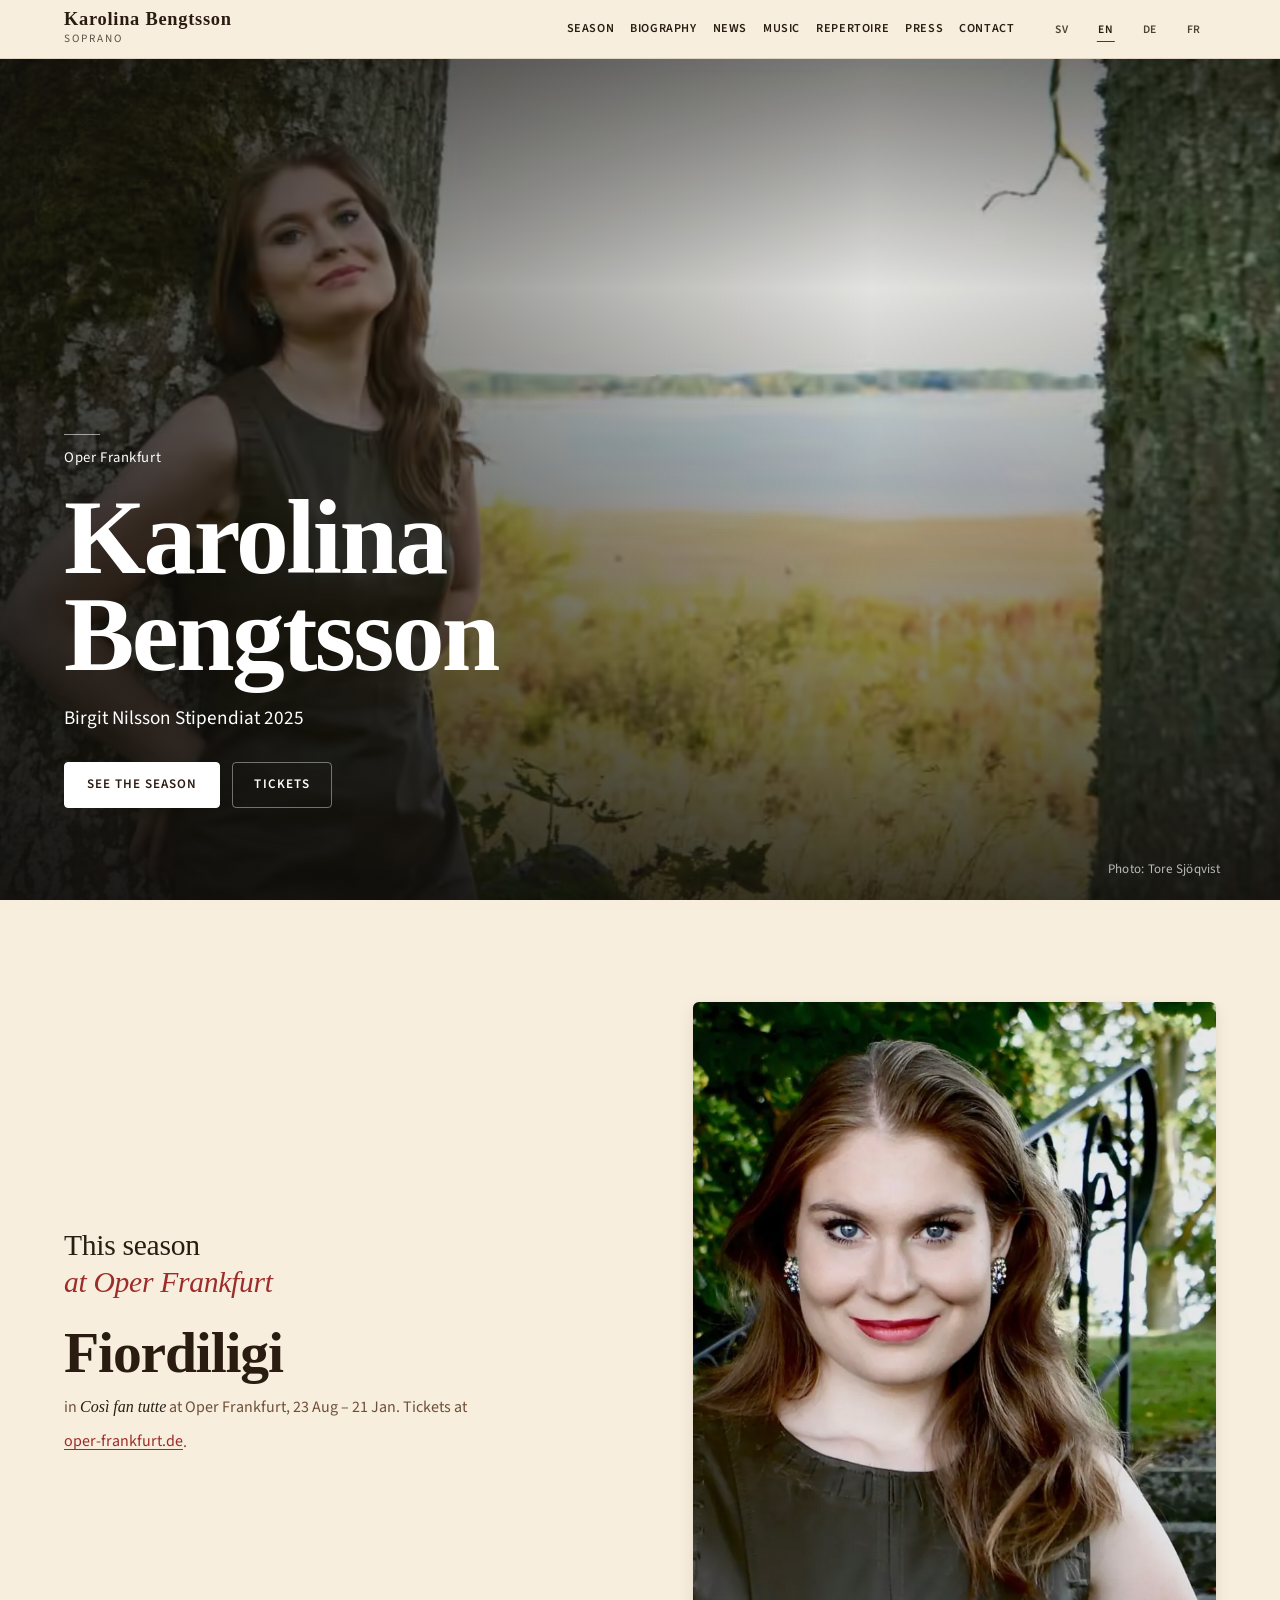
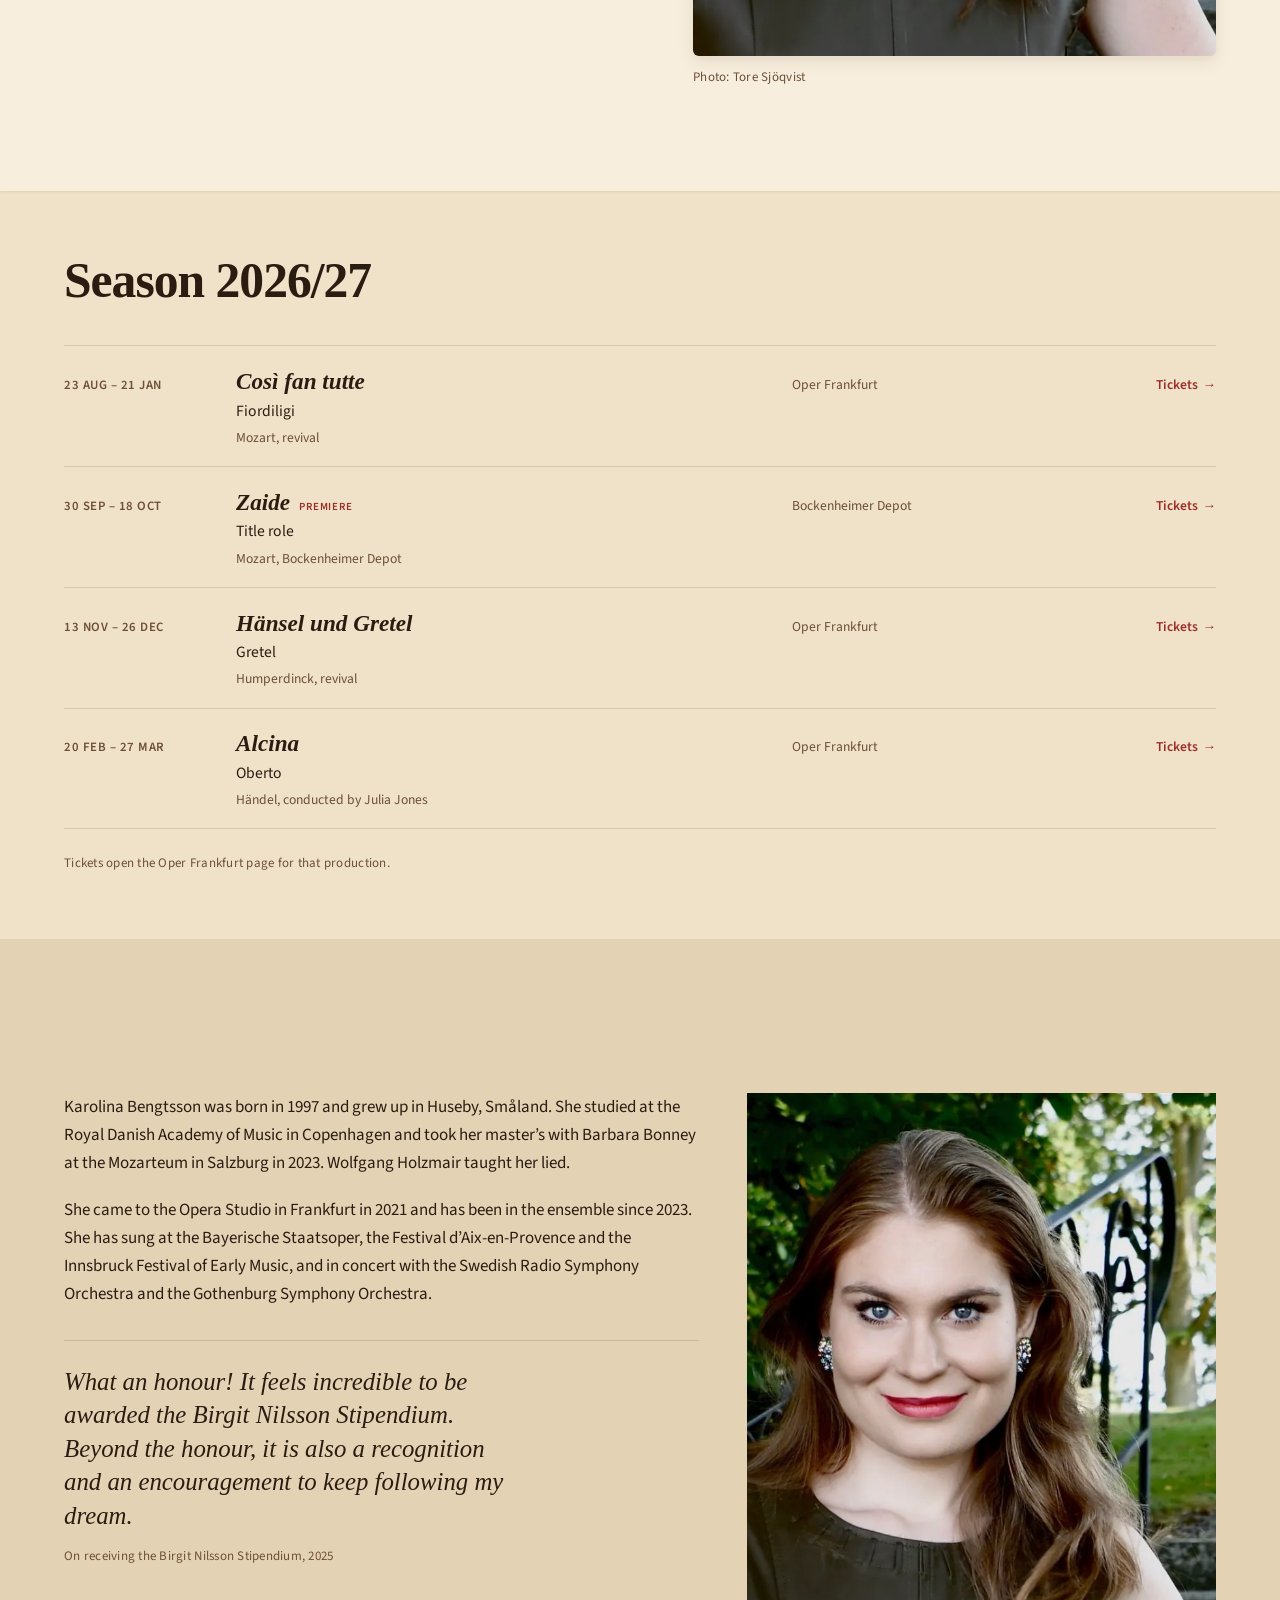
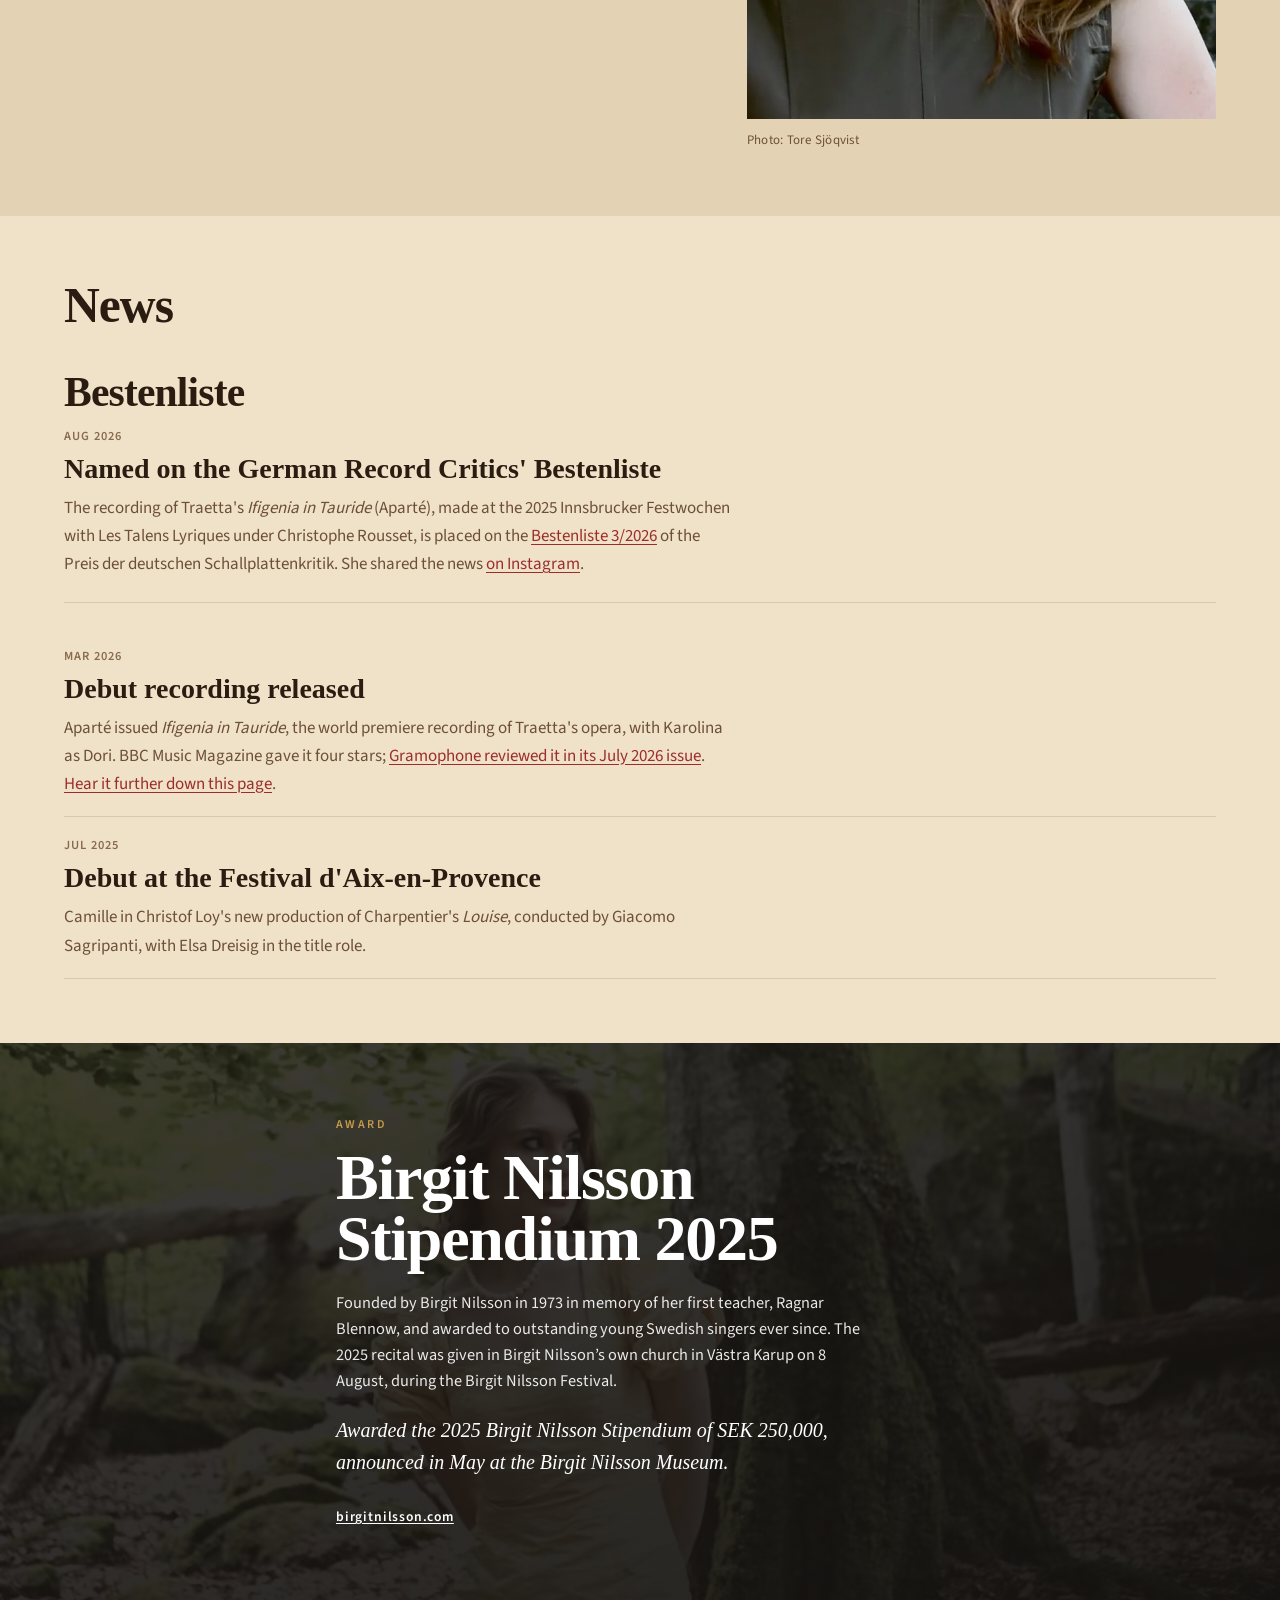
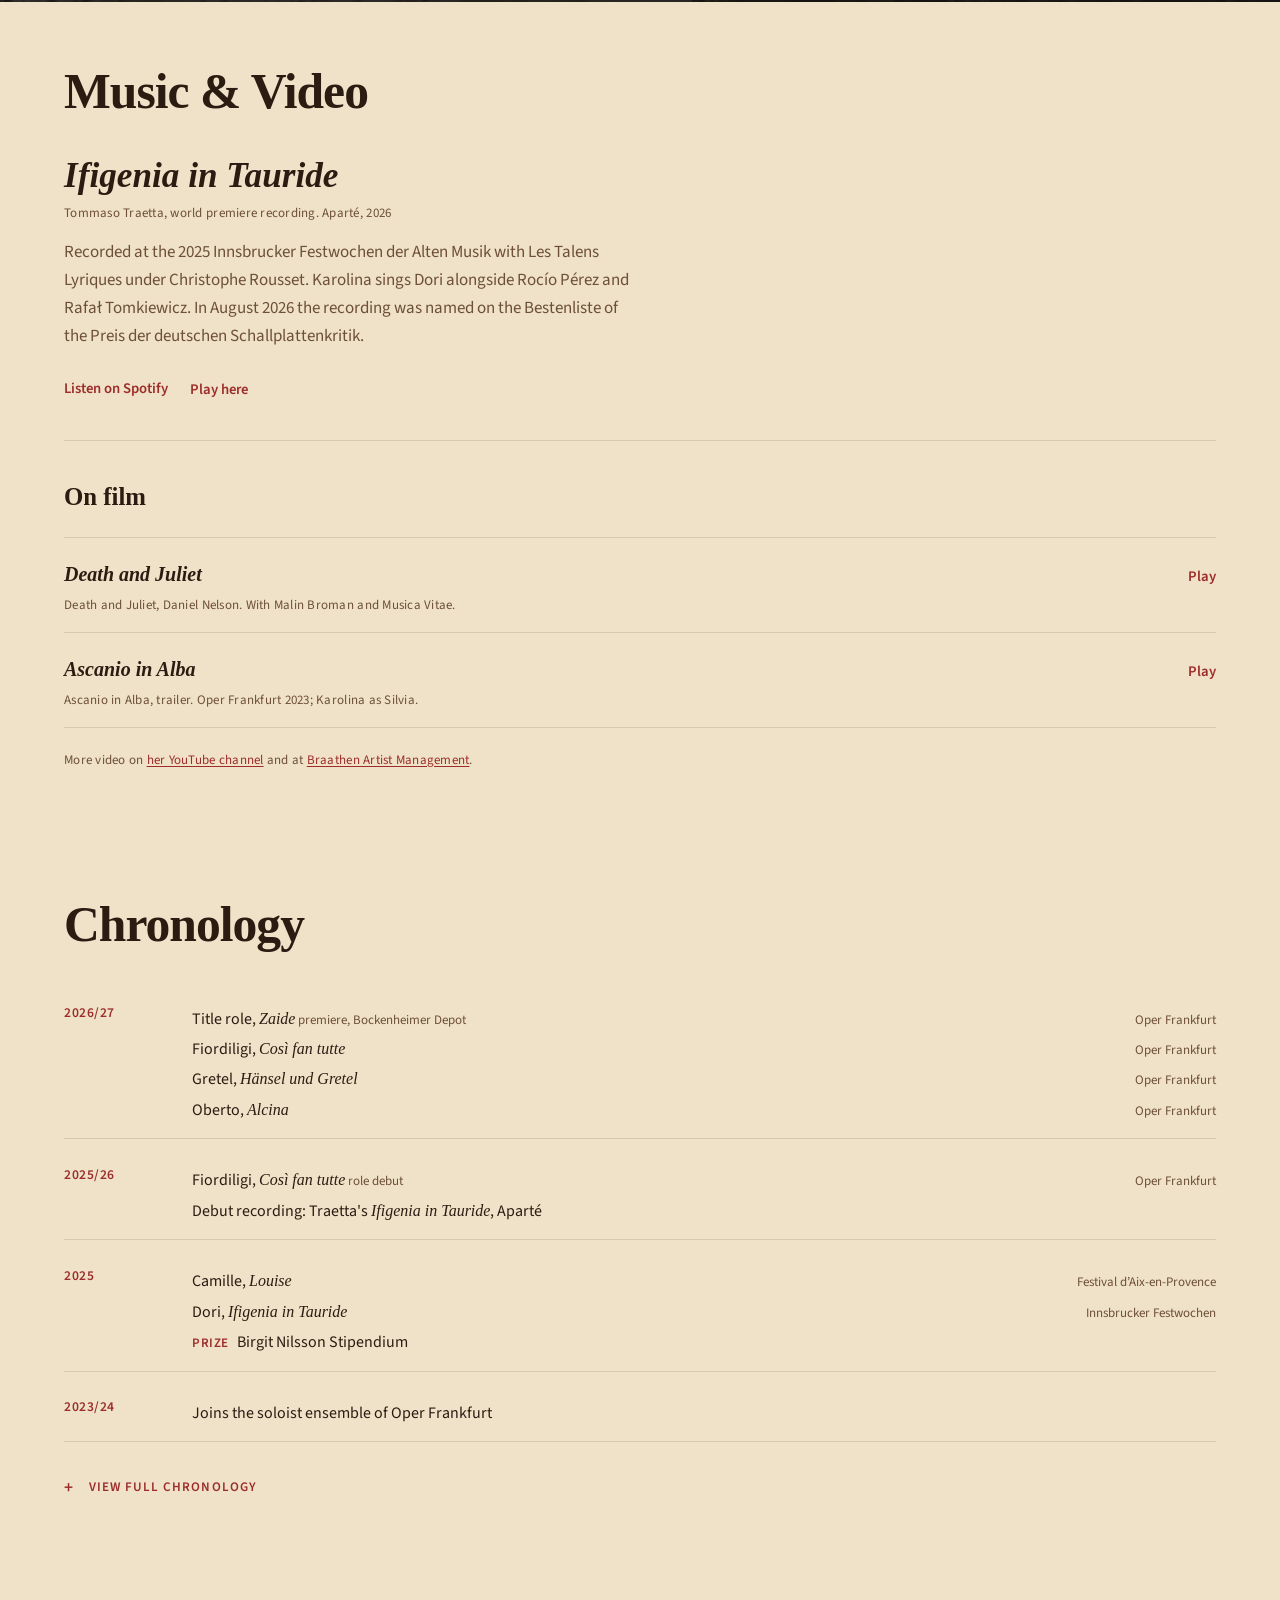
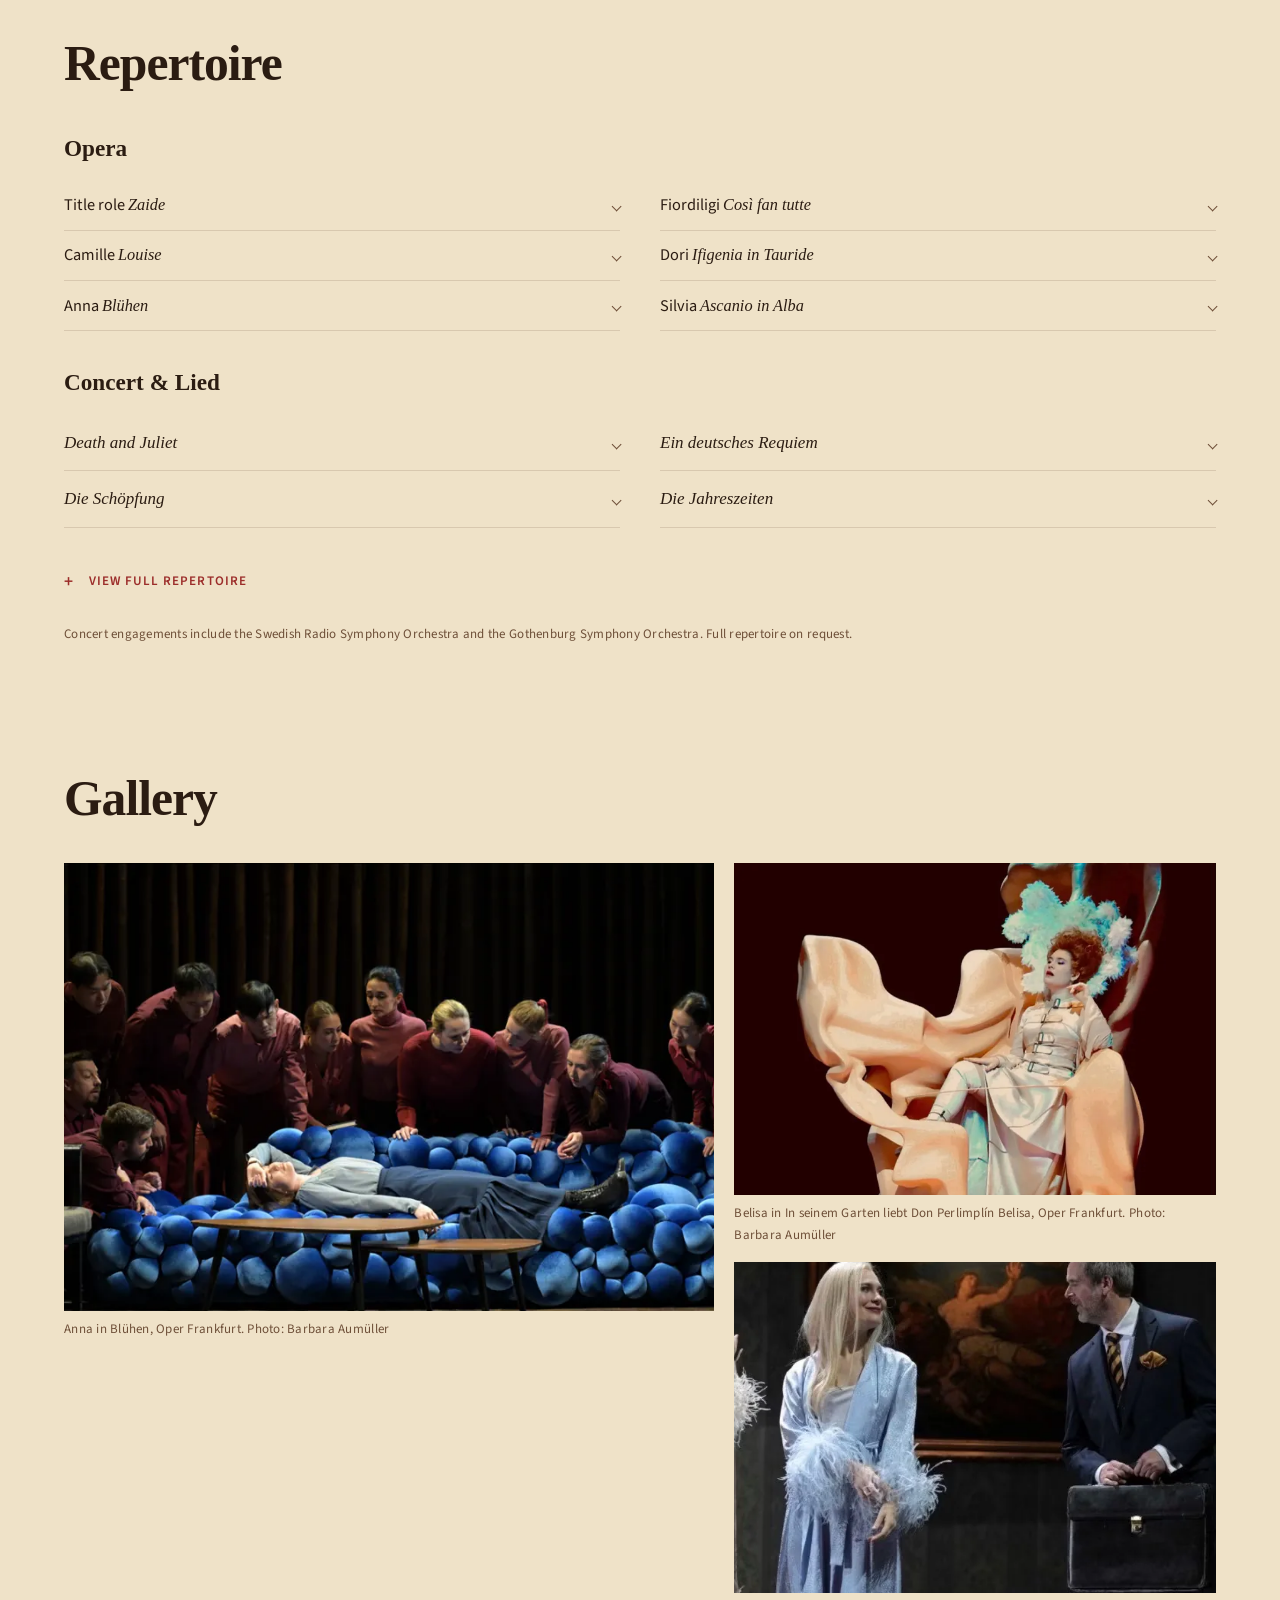
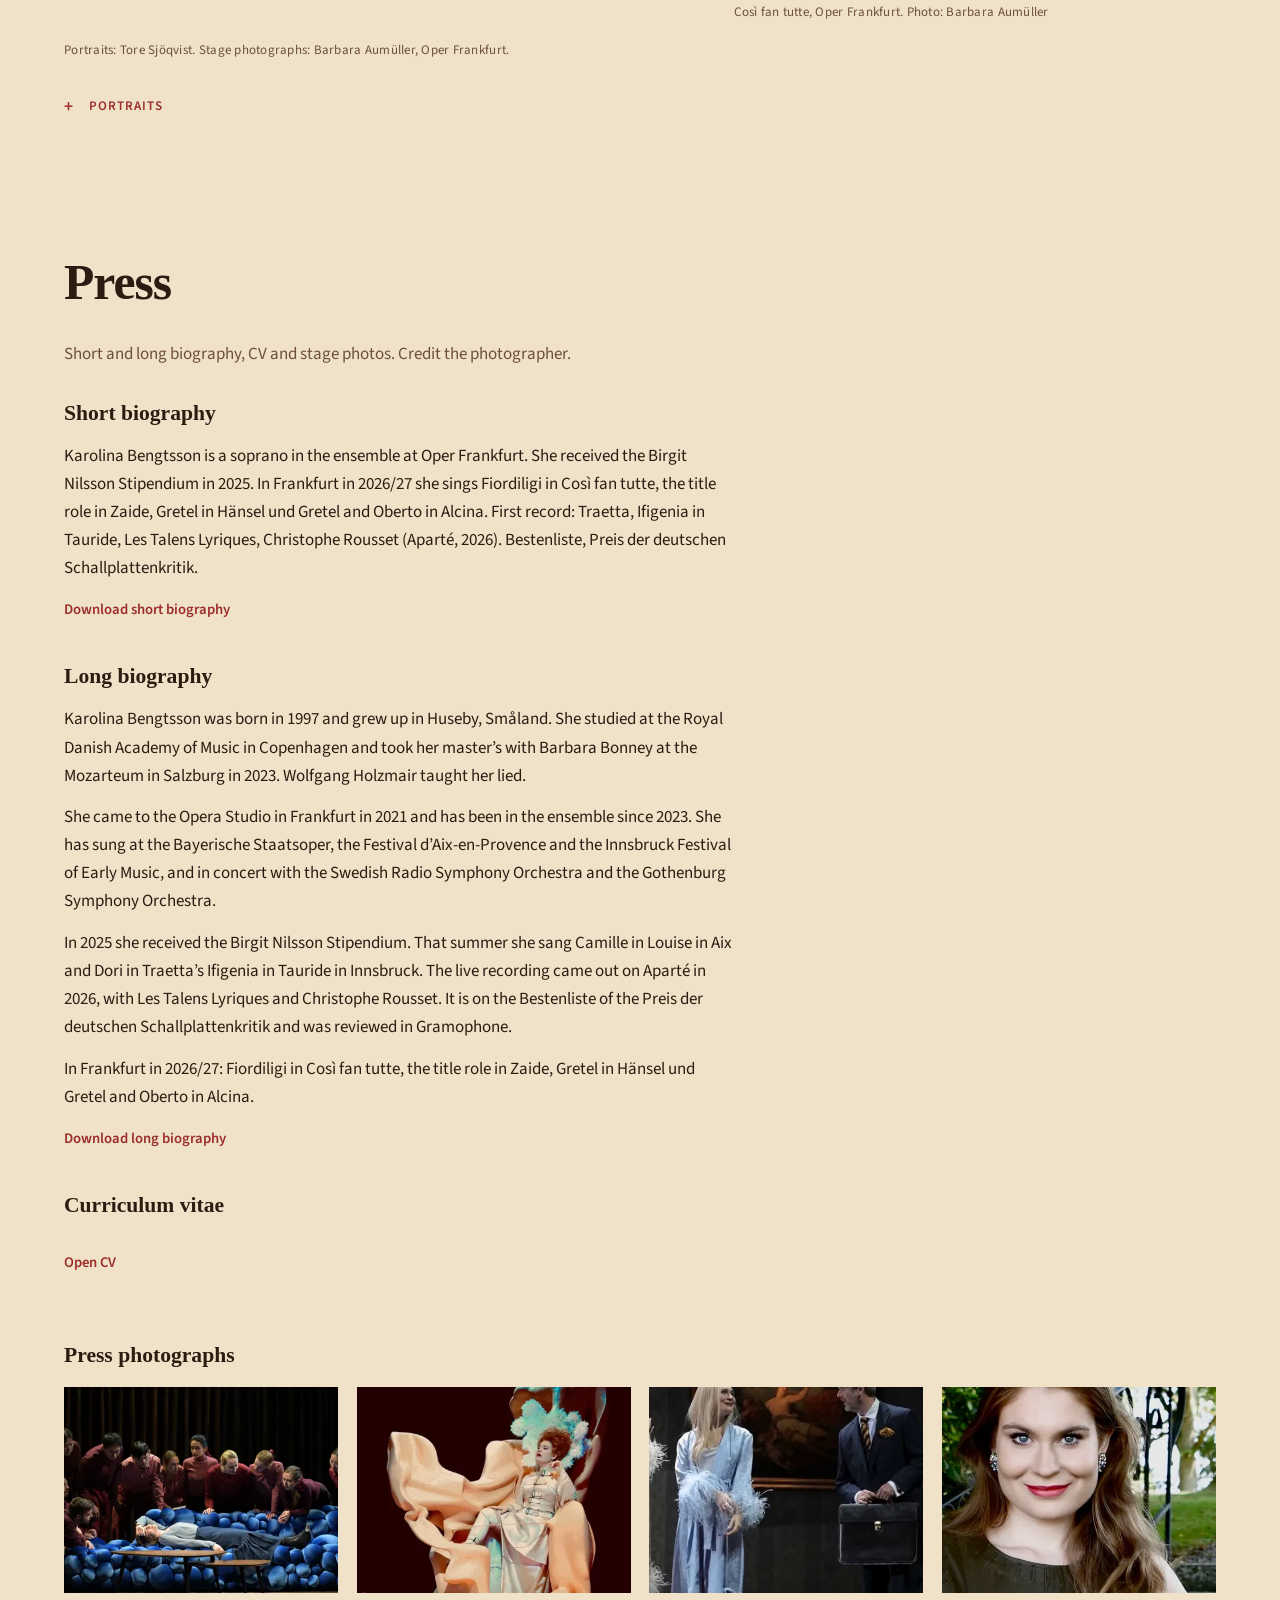
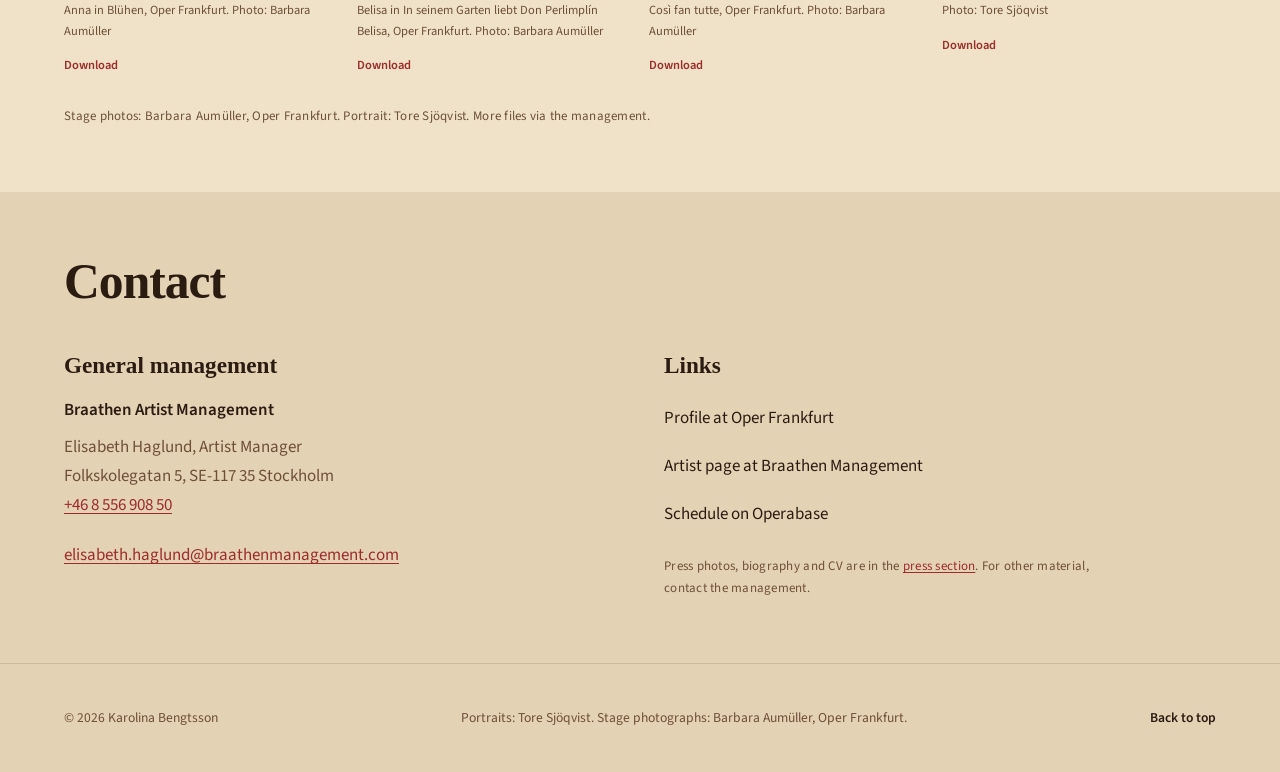
==== index.html @ a00fd56f "Shrink the stipend forest photo PageSpeed still flagged forest-look-768.webp was 78 KB. It is now 49" ====
<!DOCTYPE html>
<html lang="sv">
<head>
  <meta charset="utf-8">
  <meta name="viewport" content="width=device-width, initial-scale=1, viewport-fit=cover">
  <title>Karolina Bengtsson, sopran</title>
  <meta name="description" content="Karolina Bengtsson, svensk sopran. Medlem av Oper Frankfurts solistensemble, Birgit Nilsson-stipendiat 2025. Biografi, kronologi, repertoar och säsongen 2026/27.">
  <meta name="theme-color" content="#efe2c8">
  <meta name="robots" content="index,follow">
  <meta property="og:title" content="Karolina Bengtsson, sopran">
  <meta property="og:description" content="Karolina Bengtsson, svensk sopran. Medlem av Oper Frankfurts solistensemble, Birgit Nilsson-stipendiat 2025.">
  <meta property="og:type" content="website">
  <meta property="og:url" content="https://karolinabengtsson.com/">
  <meta property="og:image" content="https://karolinabengtsson.com/img/lakeside.jpg">
  <meta property="og:locale" content="sv_SE">
  <meta property="og:locale:alternate" content="en_US">
  <meta property="og:locale:alternate" content="de_DE">
  <meta property="og:locale:alternate" content="fr_FR">
  <link rel="canonical" href="https://karolinabengtsson.com/">
  <meta name="twitter:card" content="summary_large_image">
  <meta name="twitter:title" content="Karolina Bengtsson, sopran">
  <meta name="twitter:description" content="Karolina Bengtsson, svensk sopran. Medlem av Oper Frankfurts solistensemble, Birgit Nilsson-stipendiat 2025.">
  <meta name="twitter:image" content="https://karolinabengtsson.com/img/lakeside.jpg">
  <link rel="icon" href="favicon.svg" type="image/svg+xml">
  <link rel="preload" href="fonts/fraunces-600.woff2" as="font" type="font/woff2" crossorigin>
  <link rel="preload" href="fonts/source-sans-3-400.woff2" as="font" type="font/woff2" crossorigin>
  <link rel="preload" href="fonts/source-sans-3-600.woff2" as="font" type="font/woff2" crossorigin>
  <link rel="preload" as="image" type="image/avif" href="img/lakeside-640.avif" imagesrcset="img/lakeside-480.avif 480w, img/lakeside-640.avif 640w, img/lakeside-768.avif 768w, img/lakeside.avif 1024w" imagesizes="100vw">
  <style>@font-face{font-family:Fraunces;font-style:normal;font-weight:600;font-display:swap;src:url("fonts/fraunces-600.woff2") format("woff2");unicode-range:U+0000-00FF,U+0131,U+0152-0153,U+02BB-02BC,U+02C6,U+02DA,U+02DC,U+0304,U+0308,U+0329,U+2000-206F,U+20AC,U+2122,U+2191,U+2193,U+2212,U+2215,U+FEFF,U+FFFD}@font-face{font-family:"Source Sans 3";font-style:normal;font-weight:400;font-display:swap;src:url("fonts/source-sans-3-400.woff2") format("woff2");unicode-range:U+0000-00FF,U+0131,U+0152-0153,U+02BB-02BC,U+02C6,U+02DA,U+02DC,U+0304,U+0308,U+0329,U+2000-206F,U+20AC,U+2122,U+2191,U+2193,U+2212,U+2215,U+FEFF,U+FFFD}@font-face{font-family:"Source Sans 3";font-style:normal;font-weight:600;font-display:swap;src:url("fonts/source-sans-3-600.woff2") format("woff2");unicode-range:U+0000-00FF,U+0131,U+0152-0153,U+02BB-02BC,U+02C6,U+02DA,U+02DC,U+0304,U+0308,U+0329,U+2000-206F,U+20AC,U+2122,U+2191,U+2193,U+2212,U+2215,U+FEFF,U+FFFD}:root{--bg:#efe2c8;--bg-card:#f7eedd;--bg-subtle:#e4d2b4;--ink:#2b1c12;--muted:#6e4f38;--muted-light:#8a6a4e;--accent:#9c2d2a;--accent-hover:#7a211f;--gold:#c49a4a;--stage:#1c1410;--border:rgba(80, 48, 24, 0.14);--shadow-sm:0 1px 3px rgba(80, 40, 16, 0.06),0 1px 2px rgba(80, 40, 16, 0.04);--shadow-md:0 6px 18px rgba(80, 40, 16, 0.08),0 2px 6px rgba(80, 40, 16, 0.04);--display:"Fraunces","Iowan Old Style",Palatino,Georgia,serif;--sans:"Source Sans 3","Segoe UI",Helvetica,Arial,sans-serif;--page:72rem;--gutter:clamp(1.85rem, 5.5vw, 3.5rem);--ease:cubic-bezier(0.22, 1, 0.36, 1)}*,::after,::before{box-sizing:border-box}html{scroll-behavior:smooth;scroll-padding-top:4.5rem;padding-left:env(safe-area-inset-left,0);padding-right:env(safe-area-inset-right,0)}@media (prefers-reduced-motion:reduce){html{scroll-behavior:auto}*,::after,::before{animation-duration:0s!important;transition-duration:0s!important}.reveal{opacity:1!important;transform:none!important}}body{margin:0;background:var(--bg);color:var(--ink);font-family:var(--sans);font-size:1.0625rem;line-height:1.65;text-rendering:optimizeLegibility;overflow-wrap:break-word}img{max-width:100%;height:auto;display:block;background:var(--bg-subtle)}iframe{display:block;border:0;width:100%}a{color:var(--accent);text-underline-offset:0.16em}a:hover{color:var(--accent-hover)}:focus{outline:0}:focus-visible{outline:2px solid var(--accent);outline-offset:3px}::selection{background:var(--accent);color:#fff}.visually-hidden{position:absolute;width:1px;height:1px;padding:0;margin:-1px;overflow:hidden;clip:rect(0,0,0,0);white-space:nowrap;border:0}.skip{position:absolute;left:var(--gutter);top:.6rem;z-index:50;padding:.55rem .75rem;background:#fff;color:var(--accent);transform:translateY(-180%)}.skip:focus{transform:none}.top-anchor{position:absolute;top:0;left:0;width:1px;height:1px;overflow:hidden}.wrap{width:min(100% - 2 * var(--gutter),var(--page));margin-inline:auto}#main.is-lang-fading{opacity:.42}@media (prefers-reduced-motion:no-preference){#main{transition:opacity .14s ease}}.bio-photo figcaption,.feature-photo figcaption,.gallery-credit,.hero-credit,.media-more,.meta,.press,.rep-foot,.season-note{font-family:var(--sans);font-size:.8125rem;font-weight:400;letter-spacing:.02em;color:var(--muted)}.site-header{position:fixed;inset:0 0 auto;z-index:30;color:var(--ink);background:var(--bg-card);border-bottom:1px solid var(--border);padding-top:env(safe-area-inset-top,0)}.header-inner{display:grid;grid-template-columns:auto 1fr auto;grid-template-areas:"brand nav tools";align-items:center;column-gap:1.15rem;padding:.45rem 0}.header-mark{grid-area:brand;display:flex;flex-direction:column;gap:.05rem;color:inherit;text-decoration:none;min-width:0}.header-mark:hover{color:inherit}.header-mark-name{font-family:var(--display);font-size:1.15rem;font-weight:600;letter-spacing:.04em;line-height:1.1}.header-mark-voice{font-size:.7rem;font-weight:500;letter-spacing:.18em;text-transform:uppercase;opacity:.75}.header-tools{grid-area:tools;display:flex;align-items:center;gap:.15rem}.nav{grid-area:nav;display:flex;flex-wrap:wrap;justify-content:flex-end;gap:.1rem}.nav a{color:inherit;text-decoration:none;font-size:.76rem;font-weight:600;letter-spacing:.05em;text-transform:uppercase;padding:.45rem .45rem;min-height:44px;display:inline-flex;align-items:center;opacity:1}.nav a:hover,.nav a[aria-current=page]{color:var(--accent)}.lang{position:relative;display:flex;align-items:center}.lang button{appearance:none;position:relative;border:0;background:0 0;color:inherit;font-family:var(--sans);font-size:.72rem;font-weight:600;letter-spacing:.06em;min-width:44px;min-height:44px;padding:0;cursor:pointer;opacity:.82}.lang button:hover,.lang button[aria-pressed=true]{opacity:1}.lang button[aria-pressed=true]::after{content:"";position:absolute;left:50%;bottom:.55rem;width:1.15rem;height:1.5px;background:currentColor;transform:translateX(-50%);pointer-events:none;opacity:.85}.menu-btn{display:none;appearance:none;border:0;background:0 0;color:inherit;font-family:var(--sans);font-size:.78rem;font-weight:600;letter-spacing:.08em;text-transform:uppercase;min-height:44px;min-width:44px;padding:0 .55rem;cursor:pointer}@media (max-width:959px){.header-inner{grid-template-columns:1fr auto;grid-template-areas:"brand tools";padding:.55rem 0}.site-header.is-menu-open .header-inner,.site-header:has(.nav.is-open) .header-inner{grid-template-areas:"brand tools" "nav nav"}.menu-btn{display:inline-flex;align-items:center;justify-content:center}.nav{display:none;flex-direction:column;justify-content:flex-start;width:100%;margin-top:.2rem;padding:.2rem 0 .45rem}.nav.is-open{display:flex;grid-area:nav}.nav a{font-size:1rem;letter-spacing:.04em;padding:.7rem 0}}.hero{position:relative;min-height:100svh;display:flex;align-items:flex-end;color:#fff;overflow:hidden}.hero-media{position:absolute;inset:0}.hero-media img{width:100%;height:100%;object-fit:cover;object-position:28% 40%;transform:scale(1.04)}@media (prefers-reduced-motion:no-preference){.hero-media img{animation:hero-drift 18s var(--ease) both}}@keyframes hero-drift{from{transform:scale(1.08)}to{transform:scale(1.04)}}.hero-shade{position:absolute;inset:0;background:linear-gradient(90deg,rgba(16,14,12,.75) 0,rgba(16,14,12,.35) 42%,rgba(16,14,12,.1) 68%,rgba(16,14,12,.25) 100%),linear-gradient(180deg,rgba(16,14,12,.62) 0,transparent 32%,rgba(16,14,12,.5) 78%,rgba(16,14,12,.8) 100%);pointer-events:none}.hero-content{position:relative;z-index:1;padding:8rem 0 5.75rem}.hero-kicker{display:flex;flex-direction:column;align-items:flex-start;gap:.7rem;margin:0 0 1.15rem;font-size:.92rem;font-weight:500;letter-spacing:.04em;opacity:.9}.hero-kicker::before{content:"";width:2.25rem;height:1px;background:currentColor;opacity:.55}.hero-brand{margin:0;font-family:var(--display);font-optical-sizing:auto;font-weight:600;font-size:clamp(2.85rem, 9.5vw, 6.6rem);line-height:.92;letter-spacing:-.025em}.hero-brand span{display:block}.hero-line{margin:1.35rem 0 0;max-width:22rem;font-size:clamp(1.05rem, 2vw, 1.2rem);line-height:1.45;font-weight:400;opacity:.92}.hero-actions{display:flex;flex-wrap:wrap;gap:.75rem;margin-top:1.85rem}.btn{display:inline-flex;align-items:center;justify-content:center;min-height:2.85rem;padding:.65rem 1.35rem;font-family:var(--sans);font-size:.82rem;font-weight:600;letter-spacing:.08em;text-transform:uppercase;text-decoration:none;border-radius:4px;transition:background .25s ease,color .25s ease,border-color .25s ease,transform .2s ease}.btn-solid{background:#fff;color:var(--ink);border:1px solid #fff}.btn-solid:hover{background:var(--bg-subtle);color:var(--ink);transform:translateY(-1px)}.btn-ghost{background:0 0;color:#fff;border:1px solid rgba(255,255,255,.4)}.btn-ghost:hover{border-color:#fff;color:#fff;background:rgba(255,255,255,.1);transform:translateY(-1px)}.hero-credit{position:absolute;right:var(--gutter);bottom:1.25rem;z-index:1;margin:0;padding-right:.25rem;color:rgba(255,255,255,.7)}@media (prefers-reduced-motion:no-preference){.hero-actions,.hero-brand,.hero-kicker,.hero-line{animation:rise .9s var(--ease) both}.hero-kicker{animation-delay:.12s}.hero-brand{animation-delay:.24s}.hero-line{animation-delay:.4s}.hero-actions{animation-delay:.52s}}@keyframes rise{from{opacity:0;transform:translateY(1.1rem)}to{opacity:1;transform:translateY(0)}}@media (max-width:700px){.hero-content{padding:7.25rem 0 4.75rem}.hero-media img{object-position:22% 35%}.hero-credit{left:var(--gutter);right:auto;bottom:.85rem}}.feature{padding:clamp(3.5rem,8vw,6.5rem) 0;background:var(--bg-card);box-shadow:var(--shadow-sm)}.feature-grid{display:grid;grid-template-columns:minmax(0,1.05fr) minmax(0,0.95fr);gap:clamp(1.5rem,4vw,3.5rem);align-items:center}.feature-lead{margin:0;max-width:18rem;font-family:var(--display);font-size:clamp(1.45rem, 2.6vw, 1.85rem);font-weight:500;line-height:1.25;letter-spacing:-.01em}.feature-lead .accent{display:block;color:var(--accent);font-style:italic}.feature-role{margin:1.4rem 0 0;font-family:var(--display);font-size:clamp(2.4rem, 5vw, 3.6rem);font-weight:600;line-height:1;letter-spacing:-.02em}.feature-meta{margin:.85rem 0 0;max-width:28rem;color:var(--muted);font-size:1rem;line-height:1.55}.feature-meta em{font-family:var(--display);font-style:italic;color:var(--ink)}.feature-photo{margin:0}.feature-photo img,.feature-photo picture{width:100%;display:block}.feature-photo img{aspect-ratio:4/5;object-fit:cover;object-position:50% 18%;border-radius:6px;box-shadow:var(--shadow-md)}.feature-photo figcaption{margin-top:.7rem}@media (max-width:800px){.feature-grid{grid-template-columns:1fr}.feature-photo{order:-1}.feature-photo img{max-height:70vw}}.section{padding:clamp(2.4rem,5vw,4rem) 0}.section-head{margin-bottom:clamp(1.5rem,3vw,2.5rem)}.section-head h2{margin:0;font-family:var(--display);font-optical-sizing:auto;font-size:clamp(2.2rem, 4.5vw, 3.1rem);font-weight:600;letter-spacing:-.02em;line-height:1.05}.section-bio{background:var(--bg-subtle)}.bio-layout{display:grid;grid-template-columns:minmax(0,1.15fr) minmax(0,0.85fr);gap:clamp(1.5rem,4vw,3rem);align-items:start}.bio-copy p{margin:0 0 1.15rem;max-width:42rem;color:var(--ink)}.bio-copy p:last-of-type{margin-bottom:0}.quote{margin:2rem 0 0;padding:1.5rem 0 0;border-top:1px solid var(--border)}.quote blockquote{margin:0;font-family:var(--display);font-size:clamp(1.25rem, 2.2vw, 1.55rem);font-style:italic;font-weight:500;line-height:1.35;max-width:28rem;color:var(--ink)}.quote figcaption{margin-top:.85rem;font-size:.8125rem;color:var(--muted);letter-spacing:.02em}.bio-photo{margin:0;position:sticky;top:5.5rem}.bio-photo img,.bio-photo picture{width:100%;display:block}.bio-photo img{aspect-ratio:3/4;object-fit:cover;object-position:50% 18%}.bio-photo figcaption{margin-top:.7rem}@media (max-width:860px){.bio-layout{grid-template-columns:1fr}.bio-photo{position:static;order:-1}.bio-photo img{max-height:62vw}}.season-list{display:grid;gap:0;border-top:1px solid var(--border)}.season-row{display:grid;grid-template-columns:9.5rem minmax(0,1.4fr) minmax(0,0.9fr) auto;gap:.75rem 1.25rem;align-items:baseline;padding:1.05rem 0;border-bottom:1px solid var(--border)}.season-row-dates{margin:0;font-size:.8rem;font-weight:600;letter-spacing:.04em;text-transform:uppercase;color:var(--muted)}.season-row-work{margin:0;font-family:var(--display);font-size:1.45rem;font-weight:600;line-height:1.15;display:flex;flex-wrap:wrap;align-items:baseline;gap:.55rem}.season-row-work em{font-style:italic}.season-flag{font-family:var(--sans);font-size:.68rem;font-weight:600;letter-spacing:.08em;text-transform:uppercase;color:var(--accent)}.season-row-role{margin:.25rem 0 0;font-size:.98rem}.season-row-sub{margin:.15rem 0 0;font-size:.85rem;color:var(--muted)}.season-row-venue{margin:0;font-size:.85rem;color:var(--muted)}.season-row-ticket{font-size:.85rem;font-weight:600;color:var(--accent);text-decoration:none;display:inline-flex;align-items:center;min-height:44px;gap:.25rem;justify-self:end}.season-row-ticket:hover{color:var(--accent-hover);text-decoration:underline}@media (max-width:800px){.season-row{grid-template-columns:1fr auto;grid-template-areas:"dates ticket" "main main" "venue venue"}.season-row-dates{grid-area:dates}.season-row-main{grid-area:main}.season-row-venue{grid-area:venue}.season-row-ticket{grid-area:ticket}}.season-note{margin:1.5rem 0 0}.feature-meta a,.season-note a{display:inline-flex;align-items:center;min-height:44px}.news-list{display:grid;gap:1.5rem}.news-lead{padding:0 0 1.5rem;border-bottom:1px solid var(--border)}.news-display{margin:0 0 .65rem;font-family:var(--display);font-size:clamp(1.8rem, 4vw, 2.6rem);font-weight:600;line-height:1.1;letter-spacing:-.02em}.news-date{margin:0 0 .4rem;font-size:.78rem;font-weight:600;letter-spacing:.08em;text-transform:uppercase;color:var(--muted-light)}.news-item h3,.news-lead h3{margin:0;font-family:var(--display);font-size:clamp(1.35rem, 2.4vw, 1.75rem);font-weight:600;line-height:1.15}.news-item .body,.news-lead .body{margin:.55rem 0 0;max-width:42rem;color:var(--muted)}.news-rest{display:grid;gap:0}.news-item{padding:1.15rem 0;border-bottom:1px solid var(--border)}.stipend{position:relative;padding:clamp(2.75rem,6vw,4.5rem) 0;background:#141210;color:#fff}.stipend-inner{max-width:38rem}.stipend-eyebrow{margin:0 0 .85rem;font-size:.75rem;font-weight:600;letter-spacing:.2em;text-transform:uppercase;color:var(--gold)}.stipend-title{margin:0;font-family:var(--display);font-size:clamp(2.4rem, 5.5vw, 4rem);font-weight:600;line-height:.95;letter-spacing:-.02em}.stipend-title span{display:block}.stipend-award,.stipend-body{margin:1.25rem 0 0;max-width:34rem;font-size:1.02rem;line-height:1.6;opacity:.9}.stipend-award{font-family:var(--display);font-size:1.25rem;font-style:italic;opacity:1}.stipend-link{margin:1.5rem 0 0}.stipend-link a{color:#fff;font-size:.85rem;font-weight:600;letter-spacing:.06em}.stipend-link a:hover{color:var(--gold)}.media-album{margin-bottom:2.25rem;padding-bottom:1.75rem;border-bottom:1px solid var(--border)}.media-copy h3{margin:0;font-family:var(--display);font-size:clamp(1.7rem, 3vw, 2.2rem);font-weight:600;line-height:1.1}.media-meta{margin:.45rem 0 .85rem}.media-copy .body{margin:0;color:var(--muted);max-width:36rem}.media-actions{display:flex;flex-wrap:wrap;gap:.35rem 1.35rem;margin:1.1rem 0 0}.text-link,button.text-link{appearance:none;border:0;background:0 0;padding:0;font-family:var(--sans);font-size:.92rem;font-weight:600;color:var(--accent);text-decoration:none;cursor:pointer;min-height:44px;display:inline-flex;align-items:center}.text-link:hover,button.text-link:hover{color:var(--accent-hover);text-decoration:underline}.media-player{margin-top:1rem;background:#111110}.media-player iframe{min-height:220px}.film-list{display:grid;gap:0;border-top:1px solid var(--border)}.film-row{display:grid;grid-template-columns:minmax(0,1fr) auto;gap:.35rem 1.25rem;align-items:baseline;padding:1rem 0;border-bottom:1px solid var(--border)}.film-row h4{margin:0;font-family:var(--display);font-size:1.25rem;font-weight:600}.film-row h4 em{font-style:italic}.film-row .meta{margin:.25rem 0 0}.film-row .media-player{grid-column:1/-1}.films h3{margin:0 0 1.25rem;font-family:var(--display);font-size:1.55rem;font-weight:600}.media-more{margin:1.35rem 0 0}#chrono-full,#chrono-list{display:grid;gap:.75rem}.year-block{padding:.85rem 0;border-bottom:1px solid var(--border);display:grid;grid-template-columns:6.5rem minmax(0,1fr);gap:.35rem 1.5rem}.year{margin:0;font-size:.85rem;font-weight:600;letter-spacing:.04em;color:var(--accent);line-height:1.4}.year-entries{margin:0;padding:0;list-style:none}.year-entries li{display:flex;flex-wrap:wrap;align-items:baseline;justify-content:space-between;gap:.15rem 1.25rem;padding:.2rem 0;font-size:1rem;line-height:1.5}.year-entries em{font-family:var(--display);font-style:italic}.year-entries .hint,.year-entries .prize,.year-entries .venue{font-size:.8125rem;color:var(--muted)}.year-entries .prize{margin-right:.35rem;font-weight:600;letter-spacing:.04em;text-transform:uppercase;color:var(--accent)}@media (max-width:640px){.year-block{grid-template-columns:1fr;padding:1rem 1.25rem}}.rep-group{margin-bottom:2rem}.rep-group h3{margin:0 0 .85rem;font-family:var(--display);font-size:1.45rem;font-weight:600}.rep-cols{display:grid;grid-template-columns:1fr;gap:0;align-items:start}@media (min-width:900px){.rep-cols{grid-template-columns:1fr 1fr;gap:0 2.5rem;align-items:start}}.rep{align-self:start;padding:0;border-bottom:1px solid var(--border)}.rep summary{display:flex;align-items:baseline;justify-content:space-between;gap:.75rem;padding:.85rem 0;cursor:pointer;min-height:44px;list-style:none}.rep summary::-webkit-details-marker{display:none}.rep .who{font-size:1.02rem;line-height:1.35}.rep .work{font-family:var(--display);font-style:italic;color:var(--muted)}.rep .work:first-child{color:var(--ink)}.chevron{flex:none;width:.45rem;height:.45rem;margin-top:.35rem;border-right:1.5px solid var(--muted);border-bottom:1.5px solid var(--muted);transform:rotate(45deg);transition:transform .25s ease,border-color .25s ease}.rep[open] .chevron{transform:rotate(-135deg);border-color:var(--accent)}.rep-body{padding:0 0 1rem;border-top:1px solid var(--border);margin-top:.25rem}.rep-meta{margin:.75rem 0 .45rem;color:var(--muted)}.rep-row{display:grid;grid-template-columns:7.5rem minmax(0,1fr);gap:.2rem .85rem;margin:.2rem 0;font-size:.95rem;line-height:1.5}.rep-row .k{margin:0;color:var(--muted);font-size:.78rem;font-weight:600;letter-spacing:.04em;text-transform:uppercase;padding-top:.25rem}.rep-foot{margin:1.25rem 0 0}@media (max-width:420px){.rep-row{grid-template-columns:1fr}}.full-fold{margin-top:1.5rem}.full-fold>summary{display:flex;align-items:center;gap:.55rem;cursor:pointer;font-size:.82rem;font-weight:600;letter-spacing:.08em;text-transform:uppercase;color:var(--accent);list-style:none;padding:.55rem 0;min-height:44px}.full-fold>summary::-webkit-details-marker{display:none}.full-fold>summary::before{content:"+";display:inline-block;width:1rem;color:var(--accent);font-size:1.1rem;line-height:1}.full-fold[open]>summary::before{content:"–"}.section-gallery{background:var(--bg)}.gallery-stage{display:grid;grid-template-columns:1.35fr 1fr;gap:1rem 1.25rem}.gallery-stage .shot:first-child{grid-row:1/3}.shot{margin:0}.shot picture{display:block;overflow:hidden;background:var(--bg-subtle)}.shot img,.shot picture{width:100%;display:block}.shot img{object-fit:cover;transition:transform .7s var(--ease)}@media (prefers-reduced-motion:no-preference){.shot:hover img{transform:scale(1.03)}}.gallery-stage img{aspect-ratio:16/11;object-position:50% 28%;min-height:11rem}.gallery-stage .shot:first-child img{min-height:22rem;object-position:50% 32%}.shot figcaption{margin-top:.55rem}.gallery-credit{margin:1rem 0 0}.gallery-more{display:grid;grid-template-columns:repeat(3,minmax(0,1fr));gap:1rem;margin-top:1.25rem}.gallery-more figure{margin:0}.gallery-more img,.gallery-more picture{width:100%;display:block}.gallery-more img{aspect-ratio:4/3;object-fit:cover}@media (max-width:800px){.gallery-stage{grid-template-columns:1fr}.gallery-stage .shot:first-child{grid-row:auto}.gallery-stage .shot:first-child img{min-height:14rem}.gallery-more{grid-template-columns:1fr}}.press-lead{margin:-.5rem 0 1.75rem;max-width:38rem;color:var(--muted)}.press-docs{display:grid;gap:1.75rem 2.5rem}.press-doc h3,.press-photos-title{margin:0 0 .65rem;font-family:var(--display);font-size:1.35rem;font-weight:600}.press-photos-title{margin:2.25rem 0 .85rem}.press-bio p{margin:0 0 .85rem;max-width:42rem}.press-bio p:last-child{margin-bottom:.35rem}.press-photos{display:grid;grid-template-columns:repeat(4,minmax(0,1fr));gap:1rem 1.15rem}.press-shot{margin:0}.press-shot img{width:100%;aspect-ratio:4/3;object-fit:cover;background:var(--bg-subtle)}.press-shot figcaption{display:flex;flex-direction:column;gap:.15rem;margin-top:.45rem;font-size:.78rem;color:var(--muted)}.press-shot a{font-weight:600;color:var(--accent);text-decoration:none;min-height:44px;display:inline-flex;align-items:center}.press-shot a:hover{text-decoration:underline}.press-usage{margin:1.15rem 0 0;max-width:40rem}@media (max-width:900px){.press-photos{grid-template-columns:repeat(2,minmax(0,1fr))}}.section-contact{background:var(--bg-subtle)}.contact-grid{display:grid;grid-template-columns:repeat(2,minmax(0,1fr));gap:2rem 3rem}.contact-grid h3{margin:0 0 .75rem;font-family:var(--display);font-size:1.45rem;font-weight:600}.house{margin:0 0 .55rem;font-weight:600}.contact-grid address{font-style:normal;color:var(--muted);line-height:1.7}.mail{display:inline-flex;align-items:center;min-height:44px;margin-top:.85rem;font-weight:500}.contact-links{margin:0;padding:0;list-style:none}.contact-links li+li{margin-top:.25rem}.contact-links a{text-decoration:none;font-weight:500;display:inline-flex;align-items:center;min-height:44px;color:var(--ink)}.contact-links a:hover{color:var(--accent);text-decoration:underline}.press{margin:1.25rem 0 0;max-width:28rem}@media (max-width:700px){.contact-grid{grid-template-columns:1fr}}.site-footer{padding:2rem 0;background:var(--bg-subtle);border-top:1px solid var(--border)}.footer-bar{display:flex;flex-wrap:wrap;gap:.75rem 1.5rem;justify-content:space-between;align-items:baseline;font-size:.85rem;color:var(--muted)}.footer-bar p{margin:0}.footer-bar a{color:var(--ink);text-decoration:none;font-weight:600;min-height:44px;display:inline-flex;align-items:center}.footer-bar a:hover{color:var(--accent)}.reveal{opacity:0;transform:translateY(1.25rem);transition:opacity .7s var(--ease),transform .7s var(--ease)}.reveal.is-in{opacity:1;transform:none}.missing{min-height:100svh;display:flex;flex-direction:column;justify-content:center;padding:4rem 0}.missing-kicker{margin:0 0 .75rem;font-size:.75rem;font-weight:600;letter-spacing:.18em;text-transform:uppercase;color:var(--accent)}.missing h1{margin:0;font-family:var(--display);font-size:clamp(2.4rem, 6vw, 3.8rem);font-weight:600;line-height:1.05}.missing p{max-width:28rem;color:var(--muted)}.missing-link{margin-top:.5rem;background:var(--ink);color:#fff;border-color:var(--ink)}.missing-link:hover{background:var(--accent);border-color:var(--accent);color:#fff}</style>
  <link rel="stylesheet" href="css/fonts-late.css?v=20260816d" media="print" onload="this.media='all'">
  <noscript><link rel="stylesheet" href="css/fonts-late.css?v=20260816d"></noscript>
  <script src="js/site.min.js?v=20260816d" defer></script>
</head>
<body>
  <div id="top" class="top-anchor" tabindex="-1"></div>
  <a class="skip" href="#main" data-i18n="skip">Hoppa till innehållet</a>

  <header class="site-header">
    <div class="wrap header-inner">
      <a class="header-mark" href="#top" aria-label="Karolina Bengtsson">
        <span class="header-mark-name">Karolina Bengtsson</span>
        <span class="header-mark-voice" data-i18n="soprano">Sopran</span>
      </a>

      <div class="header-tools">
        <div class="lang" role="group" aria-label="Språk">
          <button type="button" lang="sv" data-lang="sv" aria-label="Svenska" aria-pressed="true">SV</button>
          <button type="button" lang="en" data-lang="en" aria-label="English" aria-pressed="false">EN</button>
          <button type="button" lang="de" data-lang="de" aria-label="Deutsch" aria-pressed="false">DE</button>
          <button type="button" lang="fr" data-lang="fr" aria-label="Français" aria-pressed="false">FR</button>
        </div>
        <button type="button" class="menu-btn" id="menu-btn" aria-controls="site-nav" aria-expanded="false" data-i18n="menu">Meny</button>
      </div>

      <nav class="nav" id="site-nav" aria-label="Avsnitt">
        <a href="#season" data-i18n="nav.season">Säsong</a>
        <a href="#biography" data-i18n="nav.biography">Biografi</a>
        <a href="#news" data-i18n="nav.news">Nyheter</a>
        <a href="#media" data-i18n="nav.media">Musik</a>
        <a href="#repertoire" data-i18n="nav.repertoire">Repertoar</a>
        <a href="#press" data-i18n="nav.press">Press</a>
        <a href="#contact" data-i18n="nav.contact">Kontakt</a>
      </nav>
    </div>
  </header>

  <main id="main">
    <section class="hero" aria-labelledby="hero-brand">
      <div class="hero-media" aria-hidden="true">
        <picture>
          <source type="image/avif" srcset="img/lakeside-480.avif 480w, img/lakeside-640.avif 640w, img/lakeside-768.avif 768w, img/lakeside.avif 1024w" sizes="100vw">
          <source type="image/webp" srcset="img/lakeside-480.webp 480w, img/lakeside-640.webp 640w, img/lakeside-768.webp 768w, img/lakeside.webp 1024w" sizes="100vw">
          <img src="img/lakeside-640.jpg" srcset="img/lakeside-480.jpg 480w, img/lakeside-640.jpg 640w, img/lakeside-768.jpg 768w, img/lakeside.jpg 1024w" sizes="100vw" width="1024" height="683" alt="" loading="eager" fetchpriority="high" decoding="async">
        </picture>
      </div>
      <div class="hero-shade" aria-hidden="true"></div>
      <div class="wrap hero-content">
        <p class="hero-kicker" data-i18n="opening.from">Oper Frankfurt</p>
        <h1 class="hero-brand" id="hero-brand">
          <span class="hero-given">Karolina</span>
          <span class="hero-family">Bengtsson</span>
        </h1>
        <p class="hero-line" data-i18n="opening.lineShort">Birgit Nilsson-stipendiat 2025</p>
        <div class="hero-actions">
          <a class="btn btn-solid" href="#season" data-i18n="opening.ctaSeason">Se säsongen</a>
          <a class="btn btn-ghost" data-of="cosi" href="https://www.oper-frankfurt.de/en/season-calendar/cosi-fan-tutte_4/" target="_blank" rel="noreferrer">
            <span data-i18n="opening.ctaTickets">Biljetter</span><span class="visually-hidden" data-i18n="newtab"> (öppnas i ny flik)</span>
          </a>
        </div>
      </div>
      <p class="hero-credit meta" data-i18n="credit.smaland">Foto: Tore Sjöqvist</p>
    </section>

    <section class="feature" aria-labelledby="feature-role">
      <div class="wrap feature-grid">
        <div class="feature-copy reveal">
          <p class="feature-lead">
            <span data-i18n="opening.lead1">Denna säsong</span>
            <span class="accent" data-i18n="opening.lead2">på Oper Frankfurt</span>
          </p>
          <h2 class="feature-role" id="feature-role">Fiordiligi</h2>
          <p class="feature-meta">
            <span data-i18n-html="opening.line">i <em>Così fan tutte</em> på Oper Frankfurt, 23 aug – 21 jan</span>.
            <span data-i18n="opening.ticketsPre">Biljetter på </span><a data-of="cosi" href="https://www.oper-frankfurt.de/en/season-calendar/cosi-fan-tutte_4/" target="_blank" rel="noreferrer">oper-frankfurt.de<span class="visually-hidden" data-i18n="newtab"> (öppnas i ny flik)</span></a>.
          </p>
        </div>
        <figure class="feature-photo reveal">
          <picture>
            <source type="image/webp" srcset="img/hero-480.webp 480w, img/hero-768.webp 768w, img/hero.webp 927w" sizes="(max-width: 800px) 92vw, 45vw">
            <img src="img/hero.jpg" srcset="img/hero-480.jpg 480w, img/hero-768.jpg 768w, img/hero.jpg 927w" sizes="(max-width: 800px) 92vw, 45vw" width="927" height="1159" alt="Karolina Bengtsson, sopran" data-i18n-alt="opening.portraitAlt" loading="lazy" decoding="async">
          </picture>
          <figcaption class="meta" data-i18n="credit.portrait">Foto: Tore Sjöqvist</figcaption>
        </figure>
      </div>
    </section>

    <section class="section" id="season">
      <div class="wrap">
        <div class="section-head reveal">
          <h2 data-i18n="season.title">Säsong 2026/27</h2>
        </div>
        <div id="season-list" class="reveal"></div>
        <p class="season-note" data-i18n="season.noteText">Biljettlänken går till respektive produktion på Oper Frankfurt.</p>
      </div>
    </section>

    <section class="section section-bio" id="biography">
      <div class="wrap">
        <div class="section-head reveal">
          <h2 data-i18n="bio.title">Biografi</h2>
        </div>
        <div class="bio-layout">
          <div class="bio-copy reveal">
            <p data-i18n="bio.p1">Karolina Bengtsson föddes 1997 och växte upp i Huseby, en bruksort i Småland. Hon studerade vid Det Kongelige Danske Musikkonservatorium i Köpenhamn och tog master för Barbara Bonney vid Mozarteum i Salzburg 2023. I romans arbetade hon med Wolfgang Holzmair.</p>
            <p data-i18n="bio.p2">2021 kom hon till operastudion i Frankfurt. Sedan 2023 sjunger hon i solistensemblen. Hon har gästat Bayerische Staatsoper, Festival d’Aix-en-Provence och Innsbrucker Festwochen, och sjungit med Sveriges Radios symfoniorkester och Göteborgs Symfoniker.</p>
            <figure class="quote">
              <blockquote data-i18n="bio.quote">Vilken ära! Det känns otroligt att få ta emot Birgit Nilsson-stipendiet. Utöver äran är det också ett erkännande och en uppmuntran att fortsätta följa min dröm.</blockquote>
              <figcaption data-i18n="bio.attribution">Om Birgit Nilsson-stipendiet, 2025</figcaption>
            </figure>
          </div>
          <figure class="bio-photo reveal">
            <picture>
              <source type="image/webp" srcset="img/hero-480.webp 480w, img/hero-768.webp 768w, img/hero.webp 927w" sizes="(max-width: 860px) 92vw, 38vw">
              <img src="img/hero.jpg" srcset="img/hero-480.jpg 480w, img/hero-768.jpg 768w, img/hero.jpg 927w" sizes="(max-width: 860px) 92vw, 38vw" width="927" height="1159" alt="Karolina Bengtsson, sopran" data-i18n-alt="opening.portraitAlt" loading="lazy" decoding="async">
            </picture>
            <figcaption class="meta" data-i18n="credit.portrait">Foto: Tore Sjöqvist</figcaption>
          </figure>
        </div>
      </div>
    </section>

    <section class="section" id="news">
      <div class="wrap">
        <div class="section-head reveal">
          <h2 data-i18n="news.title">Nyheter</h2>
        </div>
        <div class="news-list reveal" id="news-list"></div>
      </div>
    </section>

    <section class="stipend" id="awards">
      <div class="wrap stipend-inner reveal">
        <p class="stipend-eyebrow" data-i18n="stipend.eyebrow">Utmärkelse</p>
        <h2 class="stipend-title">
          <span data-i18n="stipend.line1">Birgit Nilsson</span>
          <span data-i18n="stipend.line2">Stipendium 2025</span>
        </h2>
        <p class="stipend-body" data-i18n="stipend.body">Instiftat av Birgit Nilsson 1973 till minne av hennes första lärare Ragnar Blennow, och sedan dess tilldelat framstående unga svenska sångare. Recitalen 2025 hölls i Birgit Nilssons egen kyrka i Västra Karup den 8 augusti, under Birgit Nilsson Festival.</p>
        <p class="stipend-award" data-i18n="stipend.award">Tilldelad Birgit Nilsson-stipendiet 2025 om 250 000 kronor, tillkännagivet i maj på Birgit Nilsson Museum.</p>
        <p class="stipend-link">
          <a href="https://birgitnilsson.com/stipendium/en/karolina-bengtsson-awarded-this-years-birgit-nilsson-stipendium/" target="_blank" rel="noreferrer">birgitnilsson.com<span class="visually-hidden" data-i18n="newtab"> (öppnas i ny flik)</span></a>
        </p>
      </div>
    </section>

    <section class="section" id="media">
      <div class="wrap">
        <div class="section-head reveal">
          <h2 data-i18n="media.title">Musik &amp; video</h2>
        </div>
        <div class="media-album reveal">
          <div class="media-copy">
            <h3><em>Ifigenia in Tauride</em></h3>
            <p class="meta media-meta" data-i18n="media.albumMeta">Tommaso Traetta, världspremiärinspelning. Aparté, 2026</p>
            <p class="body" data-i18n="media.albumBody">Inspelad vid Innsbrucker Festwochen der Alten Musik 2025 med Les Talens Lyriques under Christophe Rousset. Karolina sjunger Dori tillsammans med Rocío Pérez och Rafał Tomkiewicz. I augusti 2026 upptogs inspelningen på Preis der deutschen Schallplattenkritiks Bestenliste.</p>
            <p class="media-actions">
              <a class="text-link" href="https://open.spotify.com/album/5rzAMl6n2ywCcNQu5QBjhY" target="_blank" rel="noreferrer"><span data-i18n="media.listenSpotify">Lyssna på Spotify</span><span class="visually-hidden" data-i18n="newtab"> (öppnas i ny flik)</span></a>
              <button type="button" class="text-link media-play" data-embed="spotify" data-src="https://open.spotify.com/embed/album/5rzAMl6n2ywCcNQu5QBjhY" data-title="Spotify: Traetta, Ifigenia in Tauride (Aparté)" data-target="album-player" data-i18n="media.playHere">Spela här</button>
            </p>
          </div>
          <div class="media-player" id="album-player" hidden></div>
        </div>
        <div class="films reveal">
          <h3 data-i18n="media.filmKicker">På film</h3>
          <div class="film-list">
            <article class="film-row">
              <div>
                <h4><em>Death and Juliet</em></h4>
                <p class="meta" data-i18n="media.cap1">Death and Juliet, Daniel Nelson. Med Malin Broman och Musica Vitae.</p>
              </div>
              <button type="button" class="text-link media-play" data-embed="youtube" data-src="https://www.youtube-nocookie.com/embed/NmS4oUnsts4" data-title="Death and Juliet, Daniel Nelson - Karolina Bengtsson, Malin Broman, Musica Vitae" data-target="film-player-1" data-i18n-aria="media.load1" data-i18n="media.playFilm">Spela</button>
              <div class="media-player" id="film-player-1" hidden></div>
            </article>
            <article class="film-row">
              <div>
                <h4><em>Ascanio in Alba</em></h4>
                <p class="meta" data-i18n="media.cap2">Ascanio in Alba, trailer. Oper Frankfurt 2023; Karolina som Silvia.</p>
              </div>
              <button type="button" class="text-link media-play" data-embed="youtube" data-src="https://www.youtube-nocookie.com/embed/KSe2OZpDYwQ" data-title="Ascanio in Alba trailer, Oper Frankfurt - Karolina Bengtsson as Silvia" data-target="film-player-2" data-i18n-aria="media.load2" data-i18n="media.playFilm">Spela</button>
              <div class="media-player" id="film-player-2" hidden></div>
            </article>
          </div>
          <p class="media-more">
            <span data-i18n="media.more1">Mer video på </span><a href="https://www.youtube.com/@karolinabengtsson6105" target="_blank" rel="noreferrer"><span data-i18n="media.moreYt">hennes YouTube-kanal</span><span class="visually-hidden" data-i18n="newtab"> (öppnas i ny flik)</span></a><span data-i18n="media.more2"> och hos </span><a href="https://www.braathenmanagement.com/eng/artists/karolina-bengtsson" target="_blank" rel="noreferrer">Braathen Artist Management<span class="visually-hidden" data-i18n="newtab"> (öppnas i ny flik)</span></a>.
          </p>
        </div>
      </div>
    </section>

    <section class="section" id="timeline">
      <div class="wrap">
        <div class="section-head reveal">
          <h2 data-i18n="chrono.title">Kronologi</h2>
        </div>
        <div id="chrono-list" class="reveal"></div>
        <details class="full-fold">
          <summary data-i18n="chrono.viewFull">Visa hela kronologin</summary>
          <div id="chrono-full"></div>
        </details>
      </div>
    </section>

    <section class="section" id="repertoire">
      <div class="wrap">
        <div class="section-head reveal">
          <h2 data-i18n="rep.title">Repertoar</h2>
        </div>
        <div class="rep-group reveal">
          <h3 data-i18n="rep.opera">Opera</h3>
          <div class="rep-cols" id="rep-opera"></div>
        </div>
        <div class="rep-group reveal">
          <h3 data-i18n="rep.concert">Konsert &amp; romans</h3>
          <div class="rep-cols" id="rep-concert"></div>
        </div>
        <details class="full-fold">
          <summary data-i18n="rep.viewFull">Visa hela repertoaren</summary>
          <div class="rep-group">
            <h3 data-i18n="rep.opera">Opera</h3>
            <div class="rep-cols" id="rep-opera-full"></div>
          </div>
          <div class="rep-group">
            <h3 data-i18n="rep.concert">Konsert &amp; romans</h3>
            <div class="rep-cols" id="rep-concert-full"></div>
          </div>
        </details>
        <p class="rep-foot" data-i18n="rep.bottom">Konsertengagemang inkluderar Sveriges Radios Symfoniorkester och Göteborgs Symfoniker. Fullständig repertoar på förfrågan.</p>
      </div>
    </section>

    <section class="section section-gallery" id="gallery">
      <div class="wrap">
        <div class="section-head reveal">
          <h2 data-i18n="gallery.title">Galleri</h2>
        </div>

        <div class="gallery-stage">
          <figure class="shot reveal">
            <picture>
              <source type="image/webp" srcset="img/anna-480.webp 480w, img/anna-768.webp 768w, img/anna.webp 1179w" sizes="(max-width: 800px) 92vw, 58vw">
              <img src="img/anna.jpg" srcset="img/anna-480.jpg 480w, img/anna-768.jpg 768w, img/anna.jpg 1179w" sizes="(max-width: 800px) 92vw, 58vw" width="1179" height="779" alt="Karolina Bengtsson som Anna i Blühen, Oper Frankfurt" data-i18n-alt="gallery.annaAlt" loading="lazy" decoding="async">
            </picture>
            <figcaption class="meta" data-i18n="credit.anna">Anna i Blühen, Oper Frankfurt. Foto: Barbara Aumüller</figcaption>
          </figure>
          <figure class="shot reveal">
            <picture>
              <source type="image/webp" srcset="img/belisa-480.webp 480w, img/belisa-768.webp 768w, img/belisa.webp 1179w" sizes="(max-width: 800px) 92vw, 42vw">
              <img src="img/belisa.jpg" srcset="img/belisa-480.jpg 480w, img/belisa-768.jpg 768w, img/belisa.jpg 1179w" sizes="(max-width: 800px) 92vw, 42vw" width="1179" height="834" alt="Karolina Bengtsson som Belisa, Oper Frankfurt" data-i18n-alt="gallery.belisaAlt" loading="lazy" decoding="async">
            </picture>
            <figcaption class="meta" data-i18n="credit.belisa">Belisa i In seinem Garten liebt Don Perlimplín Belisa, Oper Frankfurt. Foto: Barbara Aumüller</figcaption>
          </figure>
          <figure class="shot reveal">
            <picture>
              <source type="image/webp" srcset="img/cosi-brief-480.webp 480w, img/cosi-brief.webp 631w" sizes="(max-width: 800px) 92vw, 42vw">
              <img src="img/cosi-brief.jpg" srcset="img/cosi-brief-480.jpg 480w, img/cosi-brief.jpg 631w" sizes="(max-width: 800px) 92vw, 42vw" width="631" height="631" alt="Karolina Bengtsson som Fiordiligi" data-i18n-alt="gallery.briefAlt" loading="lazy" decoding="async">
            </picture>
            <figcaption class="meta" data-i18n="credit.stage">Così fan tutte, Oper Frankfurt. Foto: Barbara Aumüller</figcaption>
          </figure>
        </div>
        <p class="gallery-credit meta" data-i18n="credit.footer">Porträtt: Tore Sjöqvist. Scenfotografier: Barbara Aumüller, Oper Frankfurt.</p>

        <details class="full-fold">
          <summary data-i18n="gallery.viewFull">Porträtt</summary>
          <div class="gallery-more">
            <figure class="shot">
              <picture>
                <source type="image/webp" srcset="img/hero-480.webp 480w, img/hero-768.webp 768w, img/hero.webp 927w" sizes="(max-width: 800px) 92vw, 50vw">
                <img src="img/hero.jpg" srcset="img/hero-480.jpg 480w, img/hero-768.jpg 768w, img/hero.jpg 927w" sizes="(max-width: 800px) 92vw, 50vw" width="927" height="1159" alt="Karolina Bengtsson, sopran" data-i18n-alt="opening.portraitAlt" loading="lazy" decoding="async">
              </picture>
              <figcaption class="meta" data-i18n="credit.portrait">Foto: Tore Sjöqvist</figcaption>
            </figure>
            <figure class="shot">
              <picture>
                <source type="image/avif" srcset="img/lakeside-480.avif 480w, img/lakeside-640.avif 640w, img/lakeside-768.avif 768w, img/lakeside.avif 1024w" sizes="(max-width: 800px) 92vw, 50vw">
                <source type="image/webp" srcset="img/lakeside-480.webp 480w, img/lakeside-640.webp 640w, img/lakeside-768.webp 768w, img/lakeside.webp 1024w" sizes="(max-width: 800px) 92vw, 50vw">
                <img src="img/lakeside-640.jpg" srcset="img/lakeside-480.jpg 480w, img/lakeside-640.jpg 640w, img/lakeside-768.jpg 768w, img/lakeside.jpg 1024w" sizes="(max-width: 800px) 92vw, 50vw" width="1024" height="683" alt="Karolina Bengtsson vid en sjö" data-i18n-alt="bio.alt" loading="lazy" decoding="async">
              </picture>
              <figcaption class="meta" data-i18n="credit.portrait">Foto: Tore Sjöqvist</figcaption>
            </figure>
            <figure class="shot">
              <picture>
                <source type="image/webp" srcset="img/forest-front-480.webp 480w, img/forest-front-768.webp 768w, img/forest-front.webp 1178w" sizes="(max-width: 800px) 92vw, 50vw">
                <img src="img/forest-front.jpg" srcset="img/forest-front-480.jpg 480w, img/forest-front-768.jpg 768w, img/forest-front.jpg 1178w" sizes="(max-width: 800px) 92vw, 50vw" width="1178" height="781" alt="Karolina Bengtsson i bokskog" data-i18n-alt="gallery.alt1" loading="lazy" decoding="async">
              </picture>
              <figcaption class="meta" data-i18n="credit.portrait">Foto: Tore Sjöqvist</figcaption>
            </figure>
          </div>
        </details>
      </div>
    </section>

    <section class="section section-press" id="press">
      <div class="wrap">
        <div class="section-head reveal">
          <h2 data-i18n="press.title">Press</h2>
        </div>
        <p class="press-lead reveal" data-i18n="press.lead">Kort och lång biografi, CV och scenbilder. Skriv fotografens namn.</p>
        <div class="press-docs reveal">
          <article class="press-doc">
            <h3 data-i18n="press.shortTitle">Kort biografi</h3>
            <div class="press-bio" id="press-short"></div>
            <button type="button" class="text-link" data-press-download="short" data-i18n="press.downloadShort">Ladda ner kort biografi</button>
          </article>
          <article class="press-doc">
            <h3 data-i18n="press.longTitle">Lång biografi</h3>
            <div class="press-bio" id="press-long"></div>
            <button type="button" class="text-link" data-press-download="long" data-i18n="press.downloadLong">Ladda ner lång biografi</button>
          </article>
          <article class="press-doc">
            <h3 data-i18n="press.cvTitle">CV</h3>
            <p><a class="text-link" id="press-cv-link" href="press/cv.html?lang=sv" data-i18n="press.openCv">Öppna CV</a></p>
          </article>
        </div>
        <h3 class="press-photos-title reveal" data-i18n="press.photosTitle">Pressbilder</h3>
        <div class="press-photos reveal" id="press-photos"></div>
        <p class="press-usage meta reveal" data-i18n="press.usage">Scenbilder: Barbara Aumüller, Oper Frankfurt. Porträtt: Tore Sjöqvist. Fler filer via management.</p>
      </div>
    </section>

    <section class="section section-contact" id="contact">
      <div class="wrap">
        <div class="section-head reveal">
          <h2 data-i18n="contact.title">Kontakt</h2>
        </div>
        <div class="contact-grid reveal">
          <div>
            <h3 data-i18n="contact.mgmt">Management</h3>
            <p class="house">Braathen Artist Management</p>
            <address>
              <span data-i18n="contact.manager">Elisabeth Haglund, Artist Manager</span><br>
              Folkskolegatan 5, SE-117 35 Stockholm<br>
              <a href="tel:+46855690850">+46 8 556 908 50</a>
            </address>
            <a class="mail" href="mailto:elisabeth.haglund@braathenmanagement.com">elisabeth.haglund@braathenmanagement.com</a>
          </div>
          <div>
            <h3 data-i18n="contact.links">Länkar</h3>
            <ul class="contact-links">
              <li>
                <a data-of="profile" href="https://www.oper-frankfurt.de/en/ensemble/opera-studio/?detail=1144" target="_blank" rel="noreferrer"><span data-i18n="contact.l1">Profil på Oper Frankfurt</span><span class="visually-hidden" data-i18n="newtab"> (öppnas i ny flik)</span></a>
              </li>
              <li>
                <a href="https://www.braathenmanagement.com/eng/artists/karolina-bengtsson" target="_blank" rel="noreferrer"><span data-i18n="contact.l2">Artistsida hos Braathen Management</span><span class="visually-hidden" data-i18n="newtab"> (öppnas i ny flik)</span></a>
              </li>
              <li>
                <a href="https://www.operabase.com/karolina-bengtsson-a2126785/en" target="_blank" rel="noreferrer"><span data-i18n="contact.l3">Schema på Operabase</span><span class="visually-hidden" data-i18n="newtab"> (öppnas i ny flik)</span></a>
              </li>
            </ul>
            <p class="press" data-i18n-html="contact.press">Pressbilder, biografi och CV finns under <a href="#press">Press</a>. Övrigt material via management.</p>
          </div>
        </div>
      </div>
    </section>
  </main>

  <footer class="site-footer">
    <div class="wrap footer-bar">
      <p>© 2026 Karolina Bengtsson</p>
      <p data-i18n="credit.footer">Porträtt: Tore Sjöqvist. Scenfotografier: Barbara Aumüller, Oper Frankfurt.</p>
      <a class="to-top" href="#top" data-i18n="footer.top">Till toppen</a>
    </div>
  </footer>

</body>
</html>
---- css/fonts-late.css ----
/* Loaded after first paint. Italic, latin-ext, and below-fold photos. */

.stipend {
  background:
    linear-gradient(160deg, rgba(20, 18, 16, 0.82), rgba(20, 18, 16, 0.94)),
    image-set(
      url("../img/forest-look-768.avif") type("image/avif"),
      url("../img/forest-look-768.webp") type("image/webp")
    ) center / cover no-repeat;
}

@media (max-width: 700px) {
  .stipend {
    background-image:
      linear-gradient(160deg, rgba(20, 18, 16, 0.82), rgba(20, 18, 16, 0.94)),
      image-set(
        url("../img/forest-look-480.avif") type("image/avif"),
        url("../img/forest-look-480.webp") type("image/webp")
      );
  }
}

@media (min-width: 1100px) {
  .stipend {
    background-image:
      linear-gradient(160deg, rgba(20, 18, 16, 0.82), rgba(20, 18, 16, 0.94)),
      image-set(
        url("../img/forest-look.avif") type("image/avif"),
        url("../img/forest-look.webp") type("image/webp")
      );
  }
}
@font-face {
  font-family: "Fraunces";
  font-style: normal;
  font-weight: 600;
  font-display: swap;
  src: url("../fonts/fraunces-600-ext.woff2") format("woff2");
  unicode-range: U+0100-02BA, U+02BD-02C5, U+02C7-02CC, U+02CE-02D7, U+02DD-02FF, U+1D00-1DBF, U+1E00-1E9F, U+1EF2-1EFF, U+2020, U+20A0-20AB, U+20AD-20C0, U+2113, U+2C60-2C7F, U+A720-A7FF;
}

@font-face {
  font-family: "Fraunces";
  font-style: italic;
  font-weight: 500;
  font-display: swap;
  src: url("../fonts/fraunces-500-italic.woff2") format("woff2");
  unicode-range: U+0000-00FF, U+0131, U+0152-0153, U+02BB-02BC, U+02C6, U+02DA, U+02DC, U+0304, U+0308, U+0329, U+2000-206F, U+20AC, U+2122, U+2191, U+2193, U+2212, U+2215, U+FEFF, U+FFFD;
}

@font-face {
  font-family: "Fraunces";
  font-style: italic;
  font-weight: 500;
  font-display: swap;
  src: url("../fonts/fraunces-500-italic-ext.woff2") format("woff2");
  unicode-range: U+0100-02BA, U+02BD-02C5, U+02C7-02CC, U+02CE-02D7, U+02DD-02FF, U+1D00-1DBF, U+1E00-1E9F, U+1EF2-1EFF, U+2020, U+20A0-20AB, U+20AD-20C0, U+2113, U+2C60-2C7F, U+A720-A7FF;
}

@font-face {
  font-family: "Source Sans 3";
  font-style: normal;
  font-weight: 400;
  font-display: swap;
  src: url("../fonts/source-sans-3-400-ext.woff2") format("woff2");
  unicode-range: U+0100-02BA, U+02BD-02C5, U+02C7-02CC, U+02CE-02D7, U+02DD-02FF, U+1D00-1DBF, U+1E00-1E9F, U+1EF2-1EFF, U+2020, U+20A0-20AB, U+20AD-20C0, U+2113, U+2C60-2C7F, U+A720-A7FF;
}

@font-face {
  font-family: "Source Sans 3";
  font-style: normal;
  font-weight: 600;
  font-display: swap;
  src: url("../fonts/source-sans-3-600-ext.woff2") format("woff2");
  unicode-range: U+0100-02BA, U+02BD-02C5, U+02C7-02CC, U+02CE-02D7, U+02DD-02FF, U+1D00-1DBF, U+1E00-1E9F, U+1EF2-1EFF, U+2020, U+20A0-20AB, U+20AD-20C0, U+2113, U+2C60-2C7F, U+A720-A7FF;
}
---- css/fonts-late.css ----
/* Loaded after first paint. Italic, latin-ext, and below-fold photos. */

.stipend {
  background:
    linear-gradient(160deg, rgba(20, 18, 16, 0.82), rgba(20, 18, 16, 0.94)),
    image-set(
      url("../img/forest-look-768.avif") type("image/avif"),
      url("../img/forest-look-768.webp") type("image/webp")
    ) center / cover no-repeat;
}

@media (max-width: 700px) {
  .stipend {
    background-image:
      linear-gradient(160deg, rgba(20, 18, 16, 0.82), rgba(20, 18, 16, 0.94)),
      image-set(
        url("../img/forest-look-480.avif") type("image/avif"),
        url("../img/forest-look-480.webp") type("image/webp")
      );
  }
}

@media (min-width: 1100px) {
  .stipend {
    background-image:
      linear-gradient(160deg, rgba(20, 18, 16, 0.82), rgba(20, 18, 16, 0.94)),
      image-set(
        url("../img/forest-look.avif") type("image/avif"),
        url("../img/forest-look.webp") type("image/webp")
      );
  }
}
@font-face {
  font-family: "Fraunces";
  font-style: normal;
  font-weight: 600;
  font-display: swap;
  src: url("../fonts/fraunces-600-ext.woff2") format("woff2");
  unicode-range: U+0100-02BA, U+02BD-02C5, U+02C7-02CC, U+02CE-02D7, U+02DD-02FF, U+1D00-1DBF, U+1E00-1E9F, U+1EF2-1EFF, U+2020, U+20A0-20AB, U+20AD-20C0, U+2113, U+2C60-2C7F, U+A720-A7FF;
}

@font-face {
  font-family: "Fraunces";
  font-style: italic;
  font-weight: 500;
  font-display: swap;
  src: url("../fonts/fraunces-500-italic.woff2") format("woff2");
  unicode-range: U+0000-00FF, U+0131, U+0152-0153, U+02BB-02BC, U+02C6, U+02DA, U+02DC, U+0304, U+0308, U+0329, U+2000-206F, U+20AC, U+2122, U+2191, U+2193, U+2212, U+2215, U+FEFF, U+FFFD;
}

@font-face {
  font-family: "Fraunces";
  font-style: italic;
  font-weight: 500;
  font-display: swap;
  src: url("../fonts/fraunces-500-italic-ext.woff2") format("woff2");
  unicode-range: U+0100-02BA, U+02BD-02C5, U+02C7-02CC, U+02CE-02D7, U+02DD-02FF, U+1D00-1DBF, U+1E00-1E9F, U+1EF2-1EFF, U+2020, U+20A0-20AB, U+20AD-20C0, U+2113, U+2C60-2C7F, U+A720-A7FF;
}

@font-face {
  font-family: "Source Sans 3";
  font-style: normal;
  font-weight: 400;
  font-display: swap;
  src: url("../fonts/source-sans-3-400-ext.woff2") format("woff2");
  unicode-range: U+0100-02BA, U+02BD-02C5, U+02C7-02CC, U+02CE-02D7, U+02DD-02FF, U+1D00-1DBF, U+1E00-1E9F, U+1EF2-1EFF, U+2020, U+20A0-20AB, U+20AD-20C0, U+2113, U+2C60-2C7F, U+A720-A7FF;
}

@font-face {
  font-family: "Source Sans 3";
  font-style: normal;
  font-weight: 600;
  font-display: swap;
  src: url("../fonts/source-sans-3-600-ext.woff2") format("woff2");
  unicode-range: U+0100-02BA, U+02BD-02C5, U+02C7-02CC, U+02CE-02D7, U+02DD-02FF, U+1D00-1DBF, U+1E00-1E9F, U+1EF2-1EFF, U+2020, U+20A0-20AB, U+20AD-20C0, U+2113, U+2C60-2C7F, U+A720-A7FF;
}
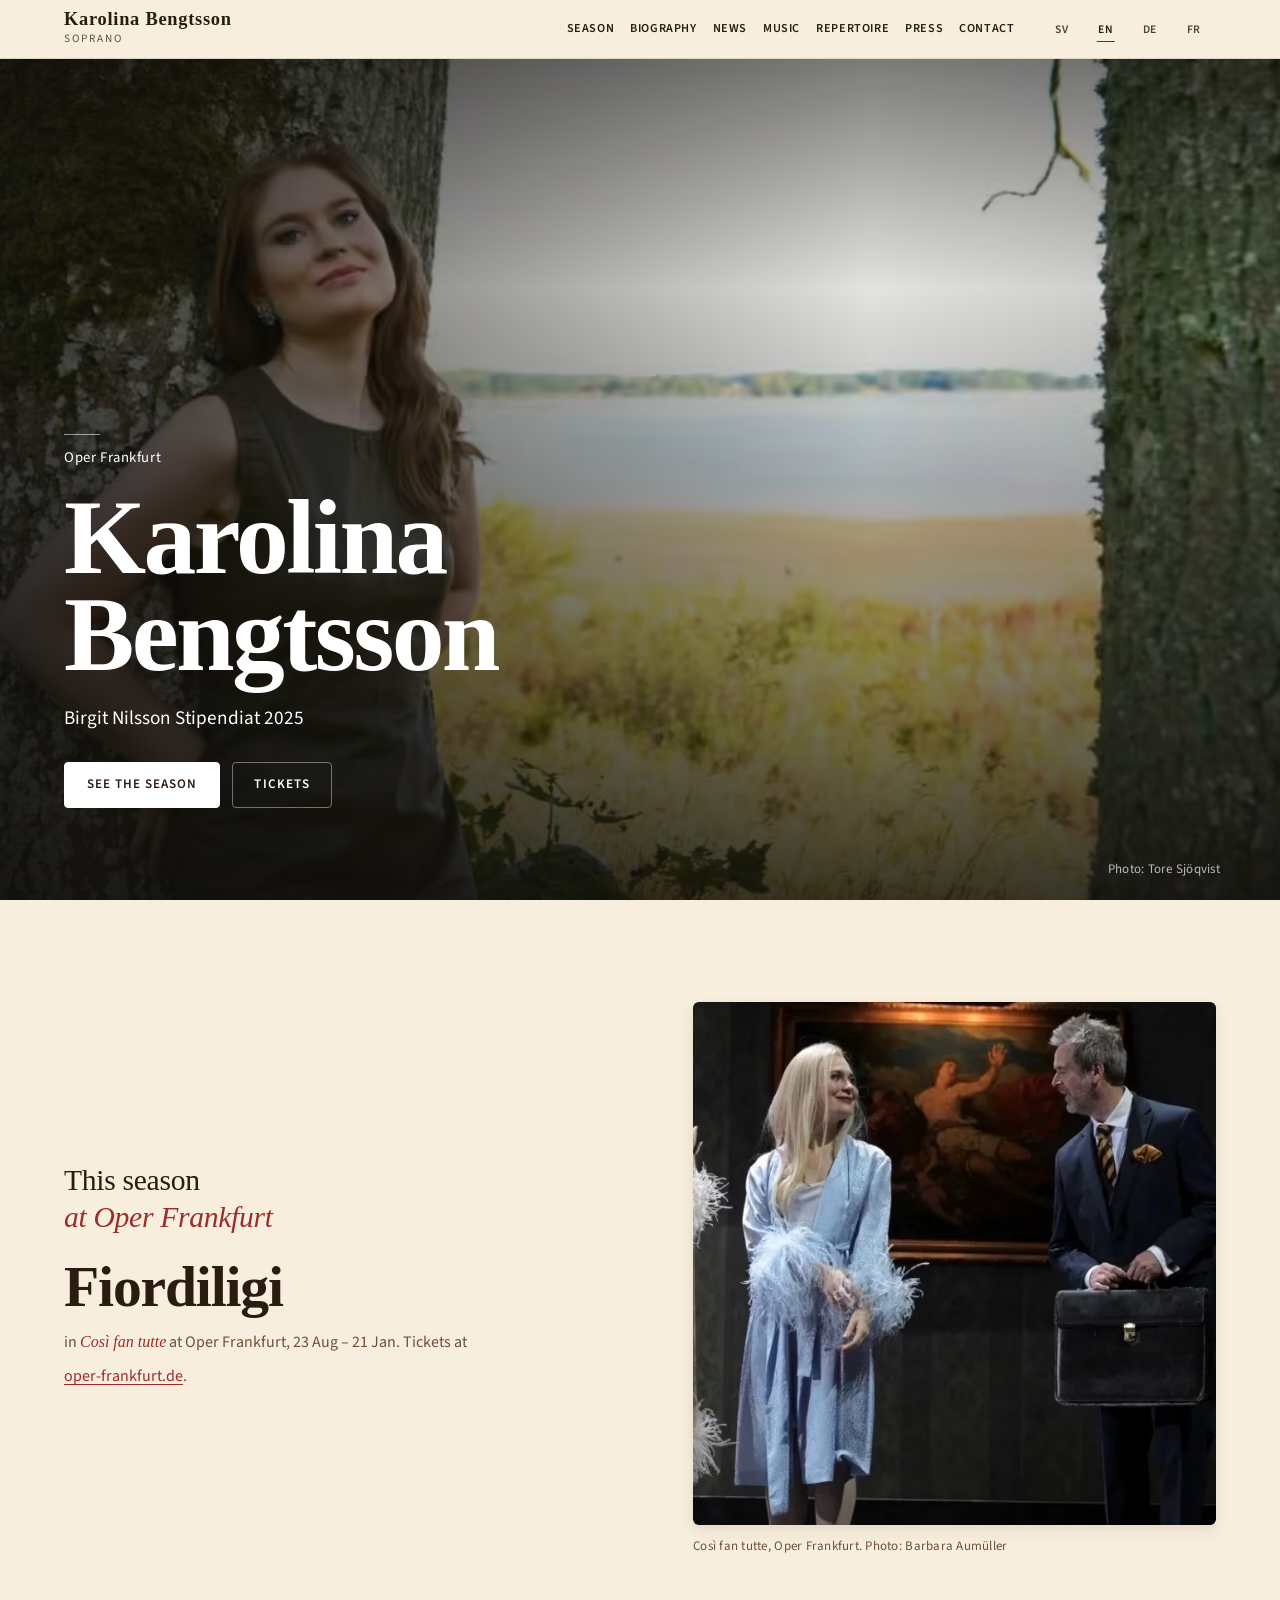
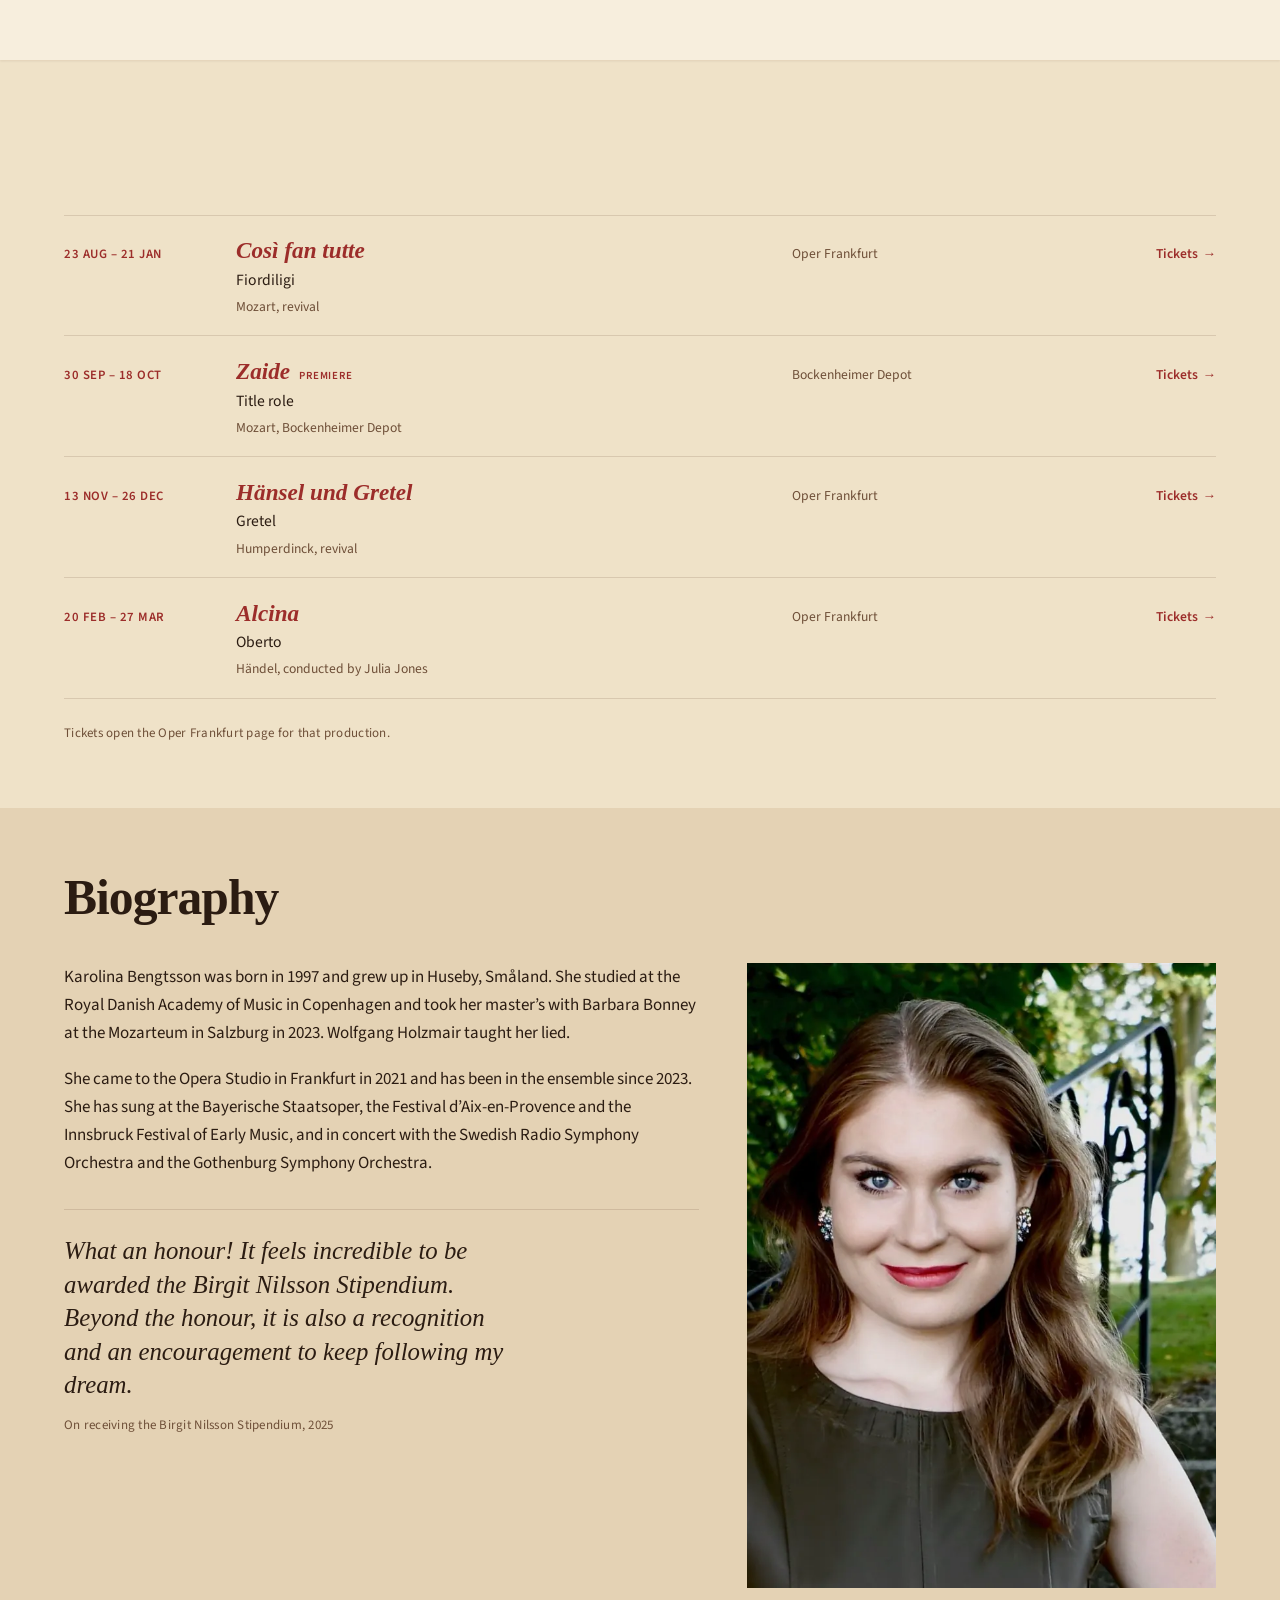
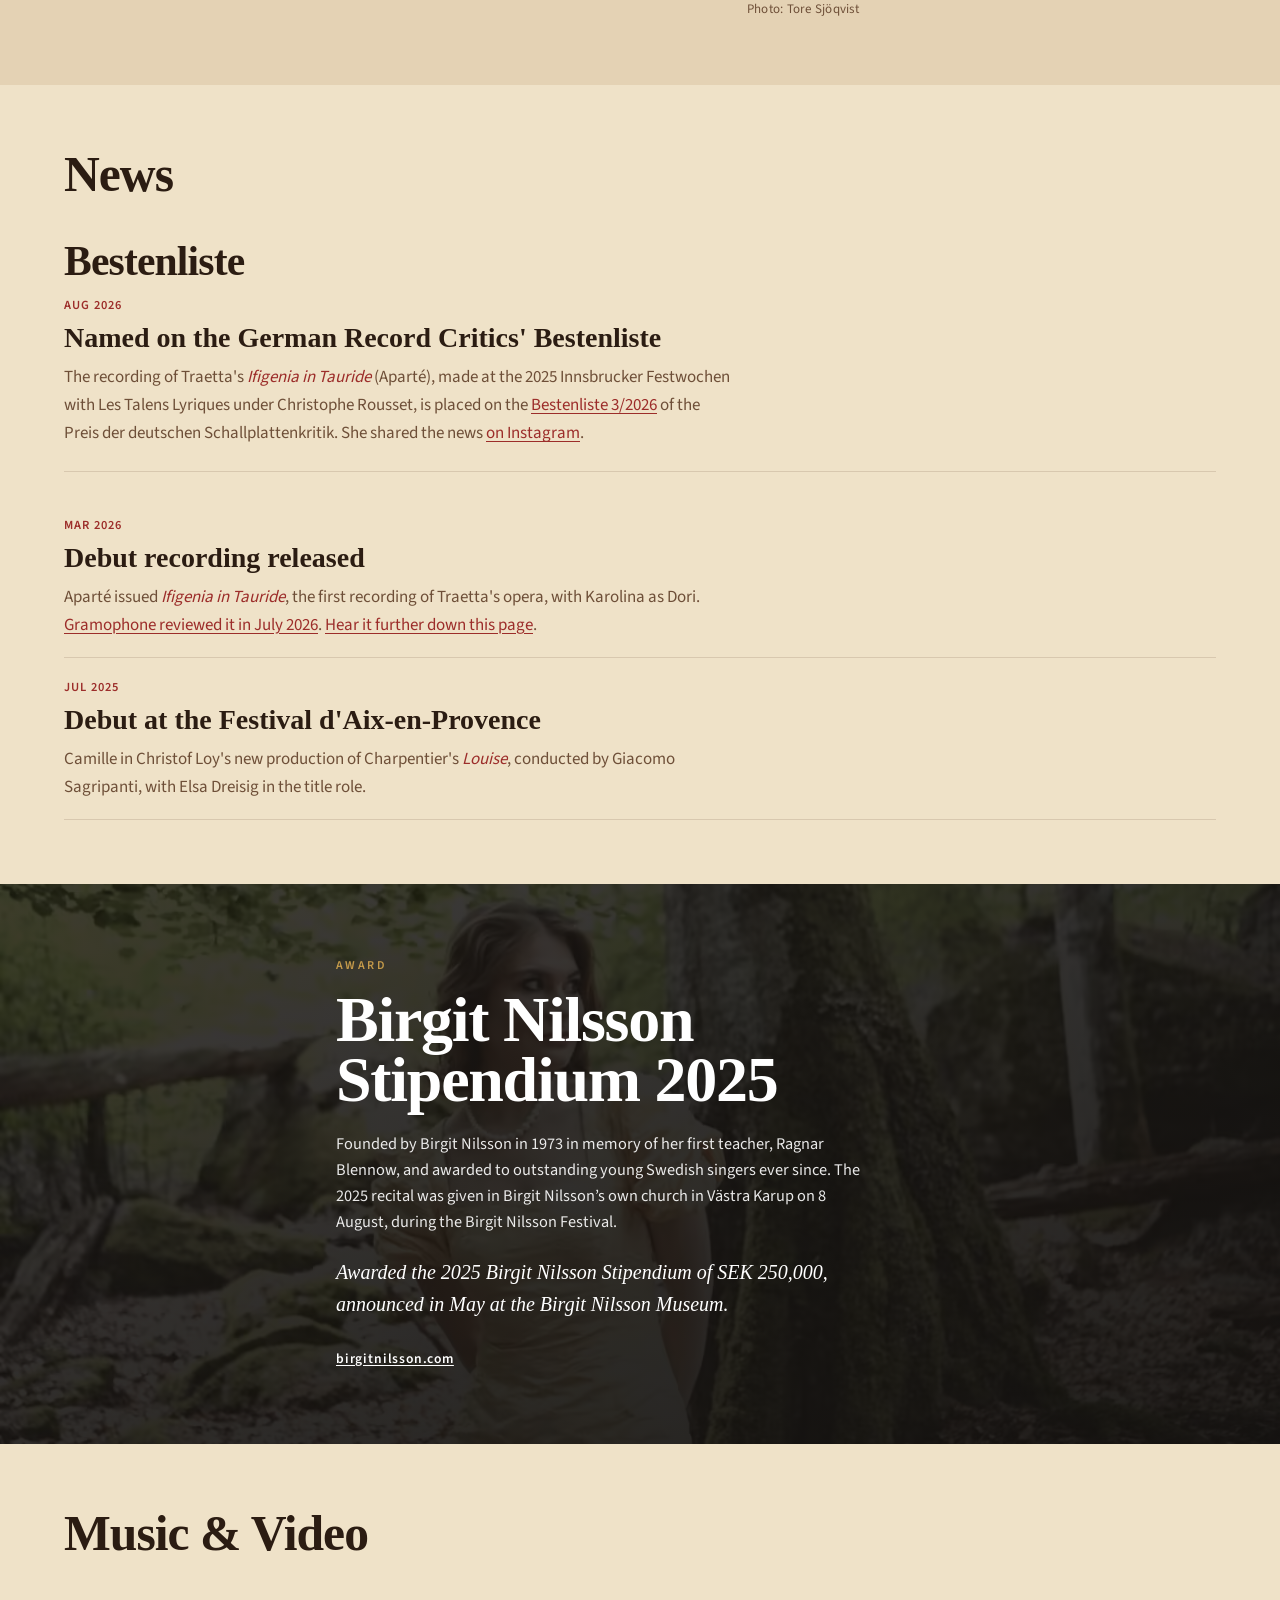
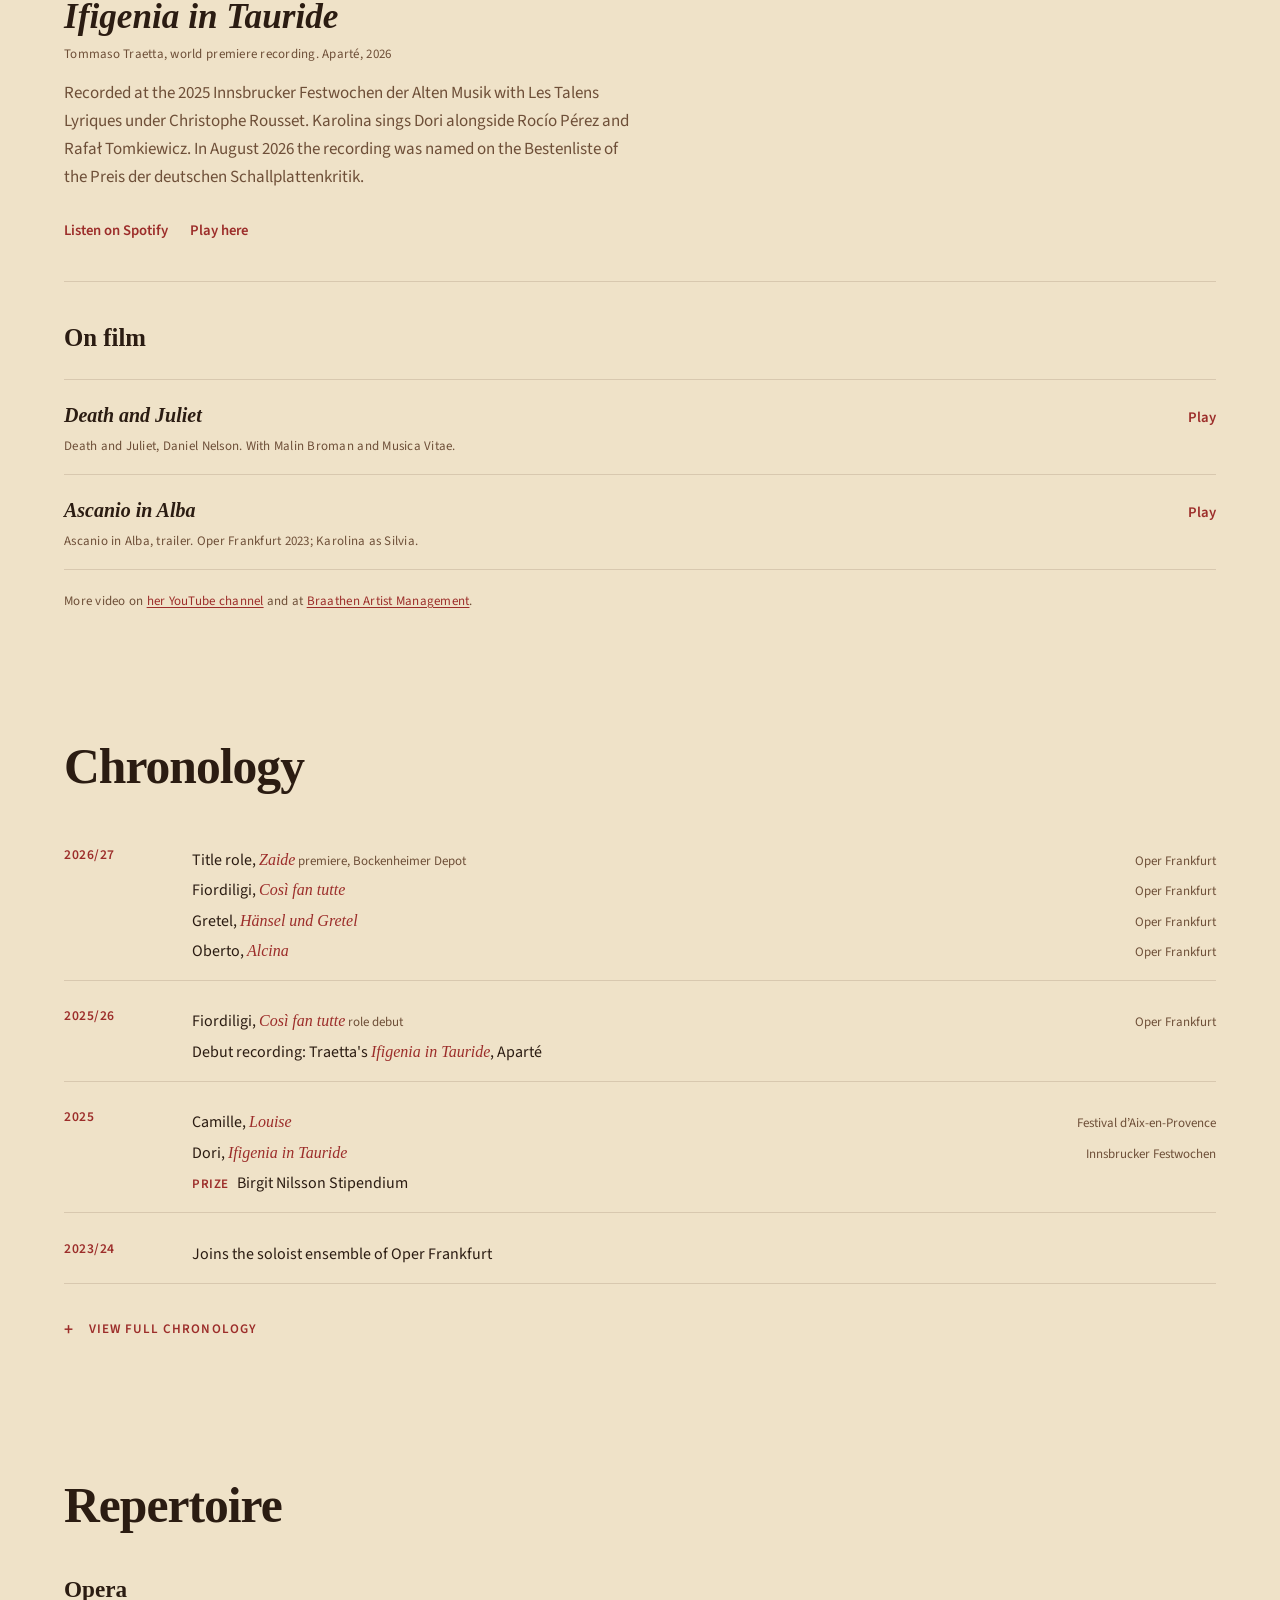
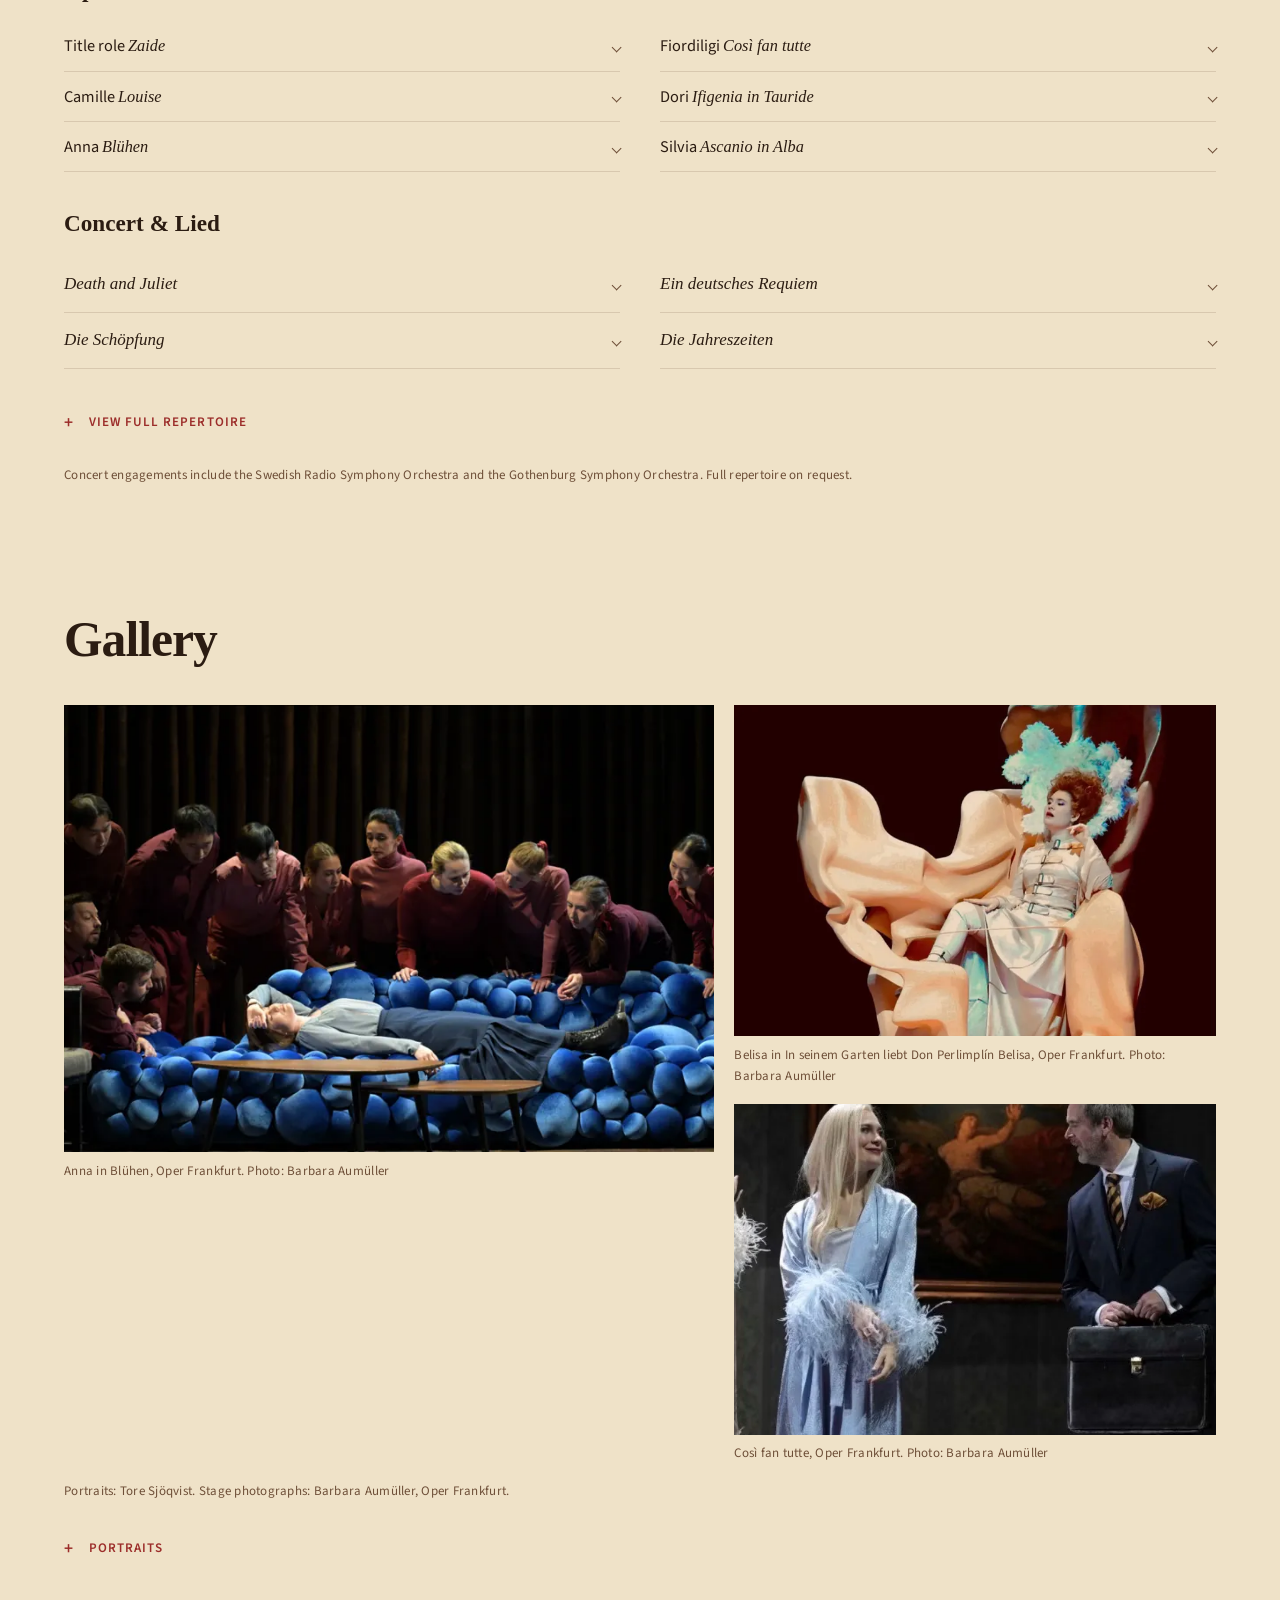
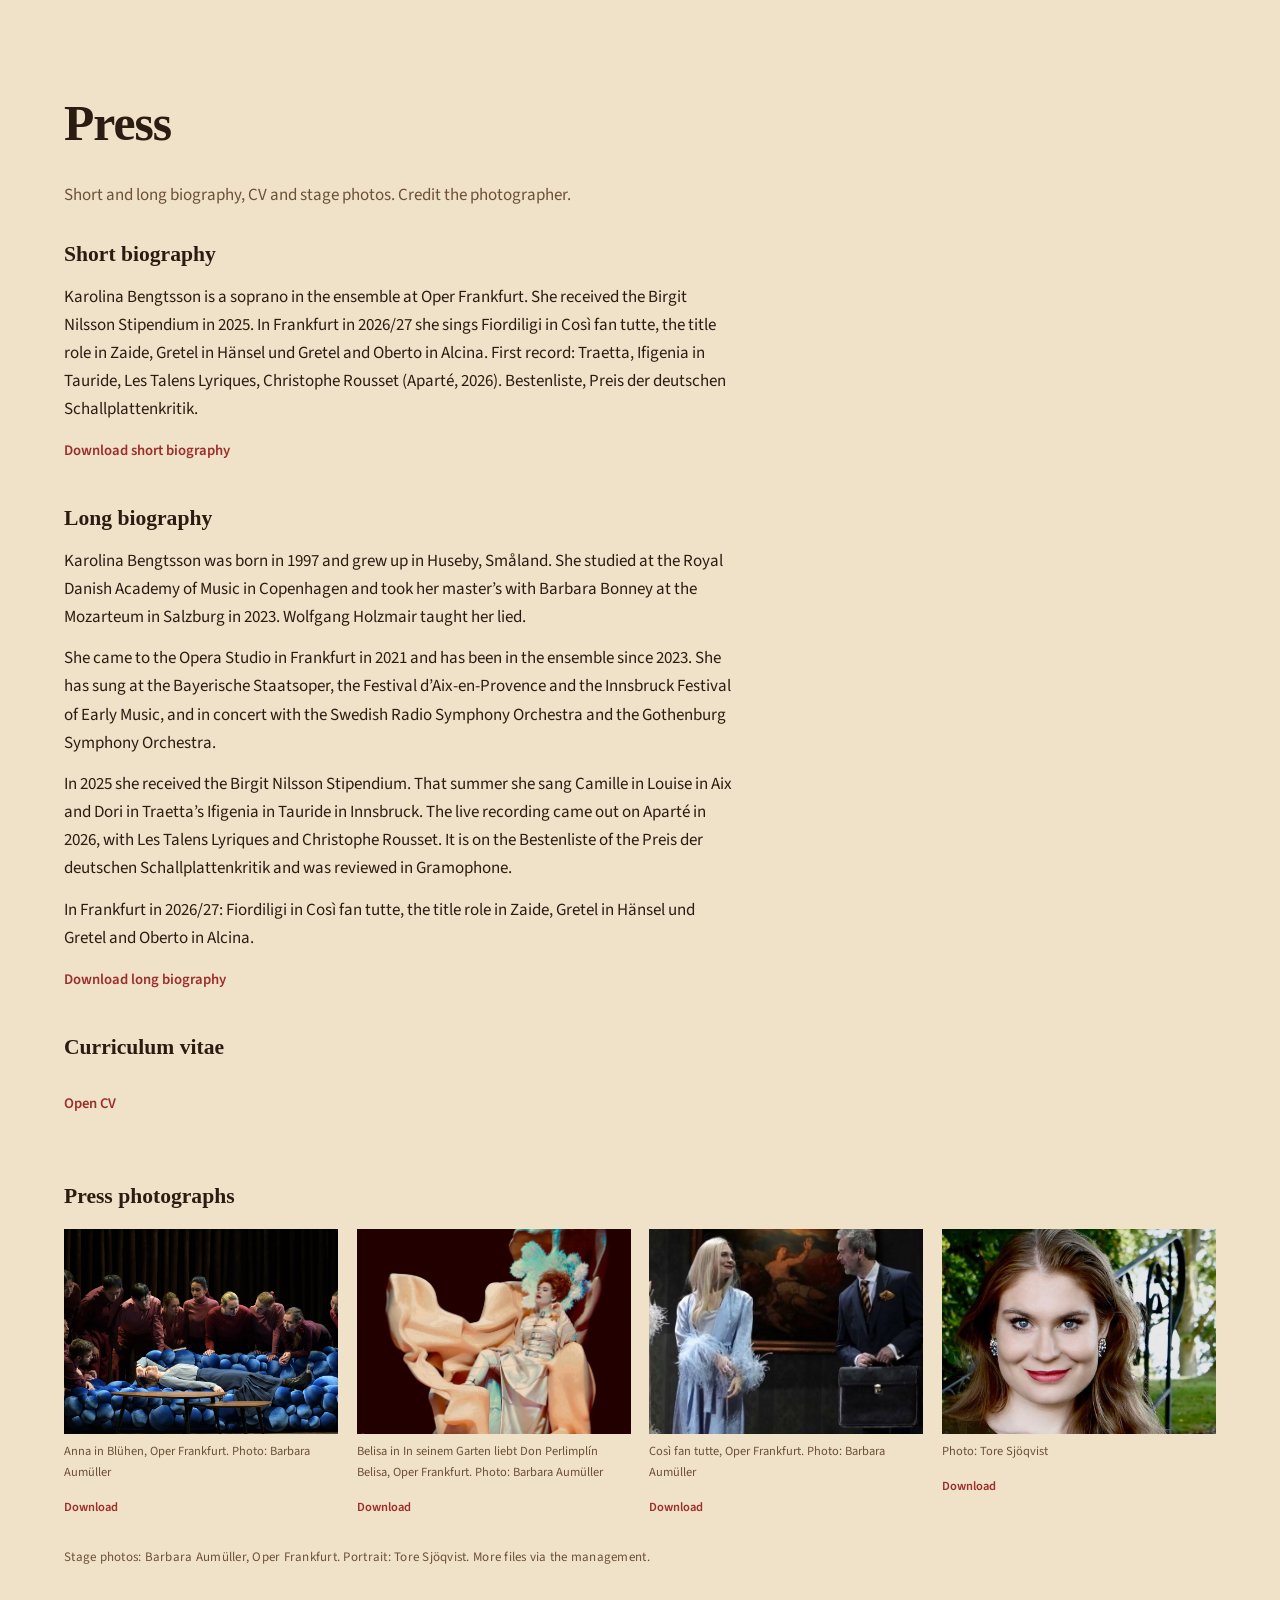
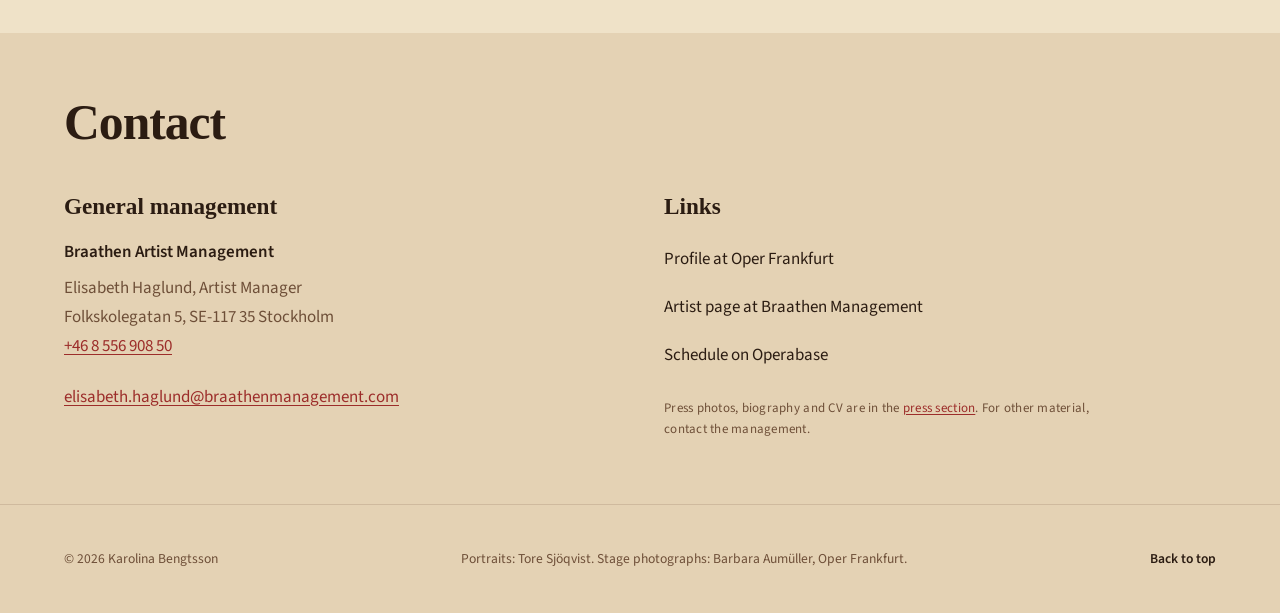
==== commit 38bd3165: "Fix the doubled portrait, press downloads, and a July typo The garden portrait now sits only in the " ====
--- a/index.html
+++ b/index.html
@@ -26,10 +26,10 @@
   <link rel="preload" href="fonts/source-sans-3-400.woff2" as="font" type="font/woff2" crossorigin>
   <link rel="preload" href="fonts/source-sans-3-600.woff2" as="font" type="font/woff2" crossorigin>
   <link rel="preload" as="image" type="image/avif" href="img/lakeside-640.avif" imagesrcset="img/lakeside-480.avif 480w, img/lakeside-640.avif 640w, img/lakeside-768.avif 768w, img/lakeside.avif 1024w" imagesizes="100vw">
-  <style>@font-face{font-family:Fraunces;font-style:normal;font-weight:600;font-display:swap;src:url("fonts/fraunces-600.woff2") format("woff2");unicode-range:U+0000-00FF,U+0131,U+0152-0153,U+02BB-02BC,U+02C6,U+02DA,U+02DC,U+0304,U+0308,U+0329,U+2000-206F,U+20AC,U+2122,U+2191,U+2193,U+2212,U+2215,U+FEFF,U+FFFD}@font-face{font-family:"Source Sans 3";font-style:normal;font-weight:400;font-display:swap;src:url("fonts/source-sans-3-400.woff2") format("woff2");unicode-range:U+0000-00FF,U+0131,U+0152-0153,U+02BB-02BC,U+02C6,U+02DA,U+02DC,U+0304,U+0308,U+0329,U+2000-206F,U+20AC,U+2122,U+2191,U+2193,U+2212,U+2215,U+FEFF,U+FFFD}@font-face{font-family:"Source Sans 3";font-style:normal;font-weight:600;font-display:swap;src:url("fonts/source-sans-3-600.woff2") format("woff2");unicode-range:U+0000-00FF,U+0131,U+0152-0153,U+02BB-02BC,U+02C6,U+02DA,U+02DC,U+0304,U+0308,U+0329,U+2000-206F,U+20AC,U+2122,U+2191,U+2193,U+2212,U+2215,U+FEFF,U+FFFD}:root{--bg:#efe2c8;--bg-card:#f7eedd;--bg-subtle:#e4d2b4;--ink:#2b1c12;--muted:#6e4f38;--muted-light:#8a6a4e;--accent:#9c2d2a;--accent-hover:#7a211f;--gold:#c49a4a;--stage:#1c1410;--border:rgba(80, 48, 24, 0.14);--shadow-sm:0 1px 3px rgba(80, 40, 16, 0.06),0 1px 2px rgba(80, 40, 16, 0.04);--shadow-md:0 6px 18px rgba(80, 40, 16, 0.08),0 2px 6px rgba(80, 40, 16, 0.04);--display:"Fraunces","Iowan Old Style",Palatino,Georgia,serif;--sans:"Source Sans 3","Segoe UI",Helvetica,Arial,sans-serif;--page:72rem;--gutter:clamp(1.85rem, 5.5vw, 3.5rem);--ease:cubic-bezier(0.22, 1, 0.36, 1)}*,::after,::before{box-sizing:border-box}html{scroll-behavior:smooth;scroll-padding-top:4.5rem;padding-left:env(safe-area-inset-left,0);padding-right:env(safe-area-inset-right,0)}@media (prefers-reduced-motion:reduce){html{scroll-behavior:auto}*,::after,::before{animation-duration:0s!important;transition-duration:0s!important}.reveal{opacity:1!important;transform:none!important}}body{margin:0;background:var(--bg);color:var(--ink);font-family:var(--sans);font-size:1.0625rem;line-height:1.65;text-rendering:optimizeLegibility;overflow-wrap:break-word}img{max-width:100%;height:auto;display:block;background:var(--bg-subtle)}iframe{display:block;border:0;width:100%}a{color:var(--accent);text-underline-offset:0.16em}a:hover{color:var(--accent-hover)}:focus{outline:0}:focus-visible{outline:2px solid var(--accent);outline-offset:3px}::selection{background:var(--accent);color:#fff}.visually-hidden{position:absolute;width:1px;height:1px;padding:0;margin:-1px;overflow:hidden;clip:rect(0,0,0,0);white-space:nowrap;border:0}.skip{position:absolute;left:var(--gutter);top:.6rem;z-index:50;padding:.55rem .75rem;background:#fff;color:var(--accent);transform:translateY(-180%)}.skip:focus{transform:none}.top-anchor{position:absolute;top:0;left:0;width:1px;height:1px;overflow:hidden}.wrap{width:min(100% - 2 * var(--gutter),var(--page));margin-inline:auto}#main.is-lang-fading{opacity:.42}@media (prefers-reduced-motion:no-preference){#main{transition:opacity .14s ease}}.bio-photo figcaption,.feature-photo figcaption,.gallery-credit,.hero-credit,.media-more,.meta,.press,.rep-foot,.season-note{font-family:var(--sans);font-size:.8125rem;font-weight:400;letter-spacing:.02em;color:var(--muted)}.site-header{position:fixed;inset:0 0 auto;z-index:30;color:var(--ink);background:var(--bg-card);border-bottom:1px solid var(--border);padding-top:env(safe-area-inset-top,0)}.header-inner{display:grid;grid-template-columns:auto 1fr auto;grid-template-areas:"brand nav tools";align-items:center;column-gap:1.15rem;padding:.45rem 0}.header-mark{grid-area:brand;display:flex;flex-direction:column;gap:.05rem;color:inherit;text-decoration:none;min-width:0}.header-mark:hover{color:inherit}.header-mark-name{font-family:var(--display);font-size:1.15rem;font-weight:600;letter-spacing:.04em;line-height:1.1}.header-mark-voice{font-size:.7rem;font-weight:500;letter-spacing:.18em;text-transform:uppercase;opacity:.75}.header-tools{grid-area:tools;display:flex;align-items:center;gap:.15rem}.nav{grid-area:nav;display:flex;flex-wrap:wrap;justify-content:flex-end;gap:.1rem}.nav a{color:inherit;text-decoration:none;font-size:.76rem;font-weight:600;letter-spacing:.05em;text-transform:uppercase;padding:.45rem .45rem;min-height:44px;display:inline-flex;align-items:center;opacity:1}.nav a:hover,.nav a[aria-current=page]{color:var(--accent)}.lang{position:relative;display:flex;align-items:center}.lang button{appearance:none;position:relative;border:0;background:0 0;color:inherit;font-family:var(--sans);font-size:.72rem;font-weight:600;letter-spacing:.06em;min-width:44px;min-height:44px;padding:0;cursor:pointer;opacity:.82}.lang button:hover,.lang button[aria-pressed=true]{opacity:1}.lang button[aria-pressed=true]::after{content:"";position:absolute;left:50%;bottom:.55rem;width:1.15rem;height:1.5px;background:currentColor;transform:translateX(-50%);pointer-events:none;opacity:.85}.menu-btn{display:none;appearance:none;border:0;background:0 0;color:inherit;font-family:var(--sans);font-size:.78rem;font-weight:600;letter-spacing:.08em;text-transform:uppercase;min-height:44px;min-width:44px;padding:0 .55rem;cursor:pointer}@media (max-width:959px){.header-inner{grid-template-columns:1fr auto;grid-template-areas:"brand tools";padding:.55rem 0}.site-header.is-menu-open .header-inner,.site-header:has(.nav.is-open) .header-inner{grid-template-areas:"brand tools" "nav nav"}.menu-btn{display:inline-flex;align-items:center;justify-content:center}.nav{display:none;flex-direction:column;justify-content:flex-start;width:100%;margin-top:.2rem;padding:.2rem 0 .45rem}.nav.is-open{display:flex;grid-area:nav}.nav a{font-size:1rem;letter-spacing:.04em;padding:.7rem 0}}.hero{position:relative;min-height:100svh;display:flex;align-items:flex-end;color:#fff;overflow:hidden}.hero-media{position:absolute;inset:0}.hero-media img{width:100%;height:100%;object-fit:cover;object-position:28% 40%;transform:scale(1.04)}@media (prefers-reduced-motion:no-preference){.hero-media img{animation:hero-drift 18s var(--ease) both}}@keyframes hero-drift{from{transform:scale(1.08)}to{transform:scale(1.04)}}.hero-shade{position:absolute;inset:0;background:linear-gradient(90deg,rgba(16,14,12,.75) 0,rgba(16,14,12,.35) 42%,rgba(16,14,12,.1) 68%,rgba(16,14,12,.25) 100%),linear-gradient(180deg,rgba(16,14,12,.62) 0,transparent 32%,rgba(16,14,12,.5) 78%,rgba(16,14,12,.8) 100%);pointer-events:none}.hero-content{position:relative;z-index:1;padding:8rem 0 5.75rem}.hero-kicker{display:flex;flex-direction:column;align-items:flex-start;gap:.7rem;margin:0 0 1.15rem;font-size:.92rem;font-weight:500;letter-spacing:.04em;opacity:.9}.hero-kicker::before{content:"";width:2.25rem;height:1px;background:currentColor;opacity:.55}.hero-brand{margin:0;font-family:var(--display);font-optical-sizing:auto;font-weight:600;font-size:clamp(2.85rem, 9.5vw, 6.6rem);line-height:.92;letter-spacing:-.025em}.hero-brand span{display:block}.hero-line{margin:1.35rem 0 0;max-width:22rem;font-size:clamp(1.05rem, 2vw, 1.2rem);line-height:1.45;font-weight:400;opacity:.92}.hero-actions{display:flex;flex-wrap:wrap;gap:.75rem;margin-top:1.85rem}.btn{display:inline-flex;align-items:center;justify-content:center;min-height:2.85rem;padding:.65rem 1.35rem;font-family:var(--sans);font-size:.82rem;font-weight:600;letter-spacing:.08em;text-transform:uppercase;text-decoration:none;border-radius:4px;transition:background .25s ease,color .25s ease,border-color .25s ease,transform .2s ease}.btn-solid{background:#fff;color:var(--ink);border:1px solid #fff}.btn-solid:hover{background:var(--bg-subtle);color:var(--ink);transform:translateY(-1px)}.btn-ghost{background:0 0;color:#fff;border:1px solid rgba(255,255,255,.4)}.btn-ghost:hover{border-color:#fff;color:#fff;background:rgba(255,255,255,.1);transform:translateY(-1px)}.hero-credit{position:absolute;right:var(--gutter);bottom:1.25rem;z-index:1;margin:0;padding-right:.25rem;color:rgba(255,255,255,.7)}@media (prefers-reduced-motion:no-preference){.hero-actions,.hero-brand,.hero-kicker,.hero-line{animation:rise .9s var(--ease) both}.hero-kicker{animation-delay:.12s}.hero-brand{animation-delay:.24s}.hero-line{animation-delay:.4s}.hero-actions{animation-delay:.52s}}@keyframes rise{from{opacity:0;transform:translateY(1.1rem)}to{opacity:1;transform:translateY(0)}}@media (max-width:700px){.hero-content{padding:7.25rem 0 4.75rem}.hero-media img{object-position:22% 35%}.hero-credit{left:var(--gutter);right:auto;bottom:.85rem}}.feature{padding:clamp(3.5rem,8vw,6.5rem) 0;background:var(--bg-card);box-shadow:var(--shadow-sm)}.feature-grid{display:grid;grid-template-columns:minmax(0,1.05fr) minmax(0,0.95fr);gap:clamp(1.5rem,4vw,3.5rem);align-items:center}.feature-lead{margin:0;max-width:18rem;font-family:var(--display);font-size:clamp(1.45rem, 2.6vw, 1.85rem);font-weight:500;line-height:1.25;letter-spacing:-.01em}.feature-lead .accent{display:block;color:var(--accent);font-style:italic}.feature-role{margin:1.4rem 0 0;font-family:var(--display);font-size:clamp(2.4rem, 5vw, 3.6rem);font-weight:600;line-height:1;letter-spacing:-.02em}.feature-meta{margin:.85rem 0 0;max-width:28rem;color:var(--muted);font-size:1rem;line-height:1.55}.feature-meta em{font-family:var(--display);font-style:italic;color:var(--ink)}.feature-photo{margin:0}.feature-photo img,.feature-photo picture{width:100%;display:block}.feature-photo img{aspect-ratio:4/5;object-fit:cover;object-position:50% 18%;border-radius:6px;box-shadow:var(--shadow-md)}.feature-photo figcaption{margin-top:.7rem}@media (max-width:800px){.feature-grid{grid-template-columns:1fr}.feature-photo{order:-1}.feature-photo img{max-height:70vw}}.section{padding:clamp(2.4rem,5vw,4rem) 0}.section-head{margin-bottom:clamp(1.5rem,3vw,2.5rem)}.section-head h2{margin:0;font-family:var(--display);font-optical-sizing:auto;font-size:clamp(2.2rem, 4.5vw, 3.1rem);font-weight:600;letter-spacing:-.02em;line-height:1.05}.section-bio{background:var(--bg-subtle)}.bio-layout{display:grid;grid-template-columns:minmax(0,1.15fr) minmax(0,0.85fr);gap:clamp(1.5rem,4vw,3rem);align-items:start}.bio-copy p{margin:0 0 1.15rem;max-width:42rem;color:var(--ink)}.bio-copy p:last-of-type{margin-bottom:0}.quote{margin:2rem 0 0;padding:1.5rem 0 0;border-top:1px solid var(--border)}.quote blockquote{margin:0;font-family:var(--display);font-size:clamp(1.25rem, 2.2vw, 1.55rem);font-style:italic;font-weight:500;line-height:1.35;max-width:28rem;color:var(--ink)}.quote figcaption{margin-top:.85rem;font-size:.8125rem;color:var(--muted);letter-spacing:.02em}.bio-photo{margin:0;position:sticky;top:5.5rem}.bio-photo img,.bio-photo picture{width:100%;display:block}.bio-photo img{aspect-ratio:3/4;object-fit:cover;object-position:50% 18%}.bio-photo figcaption{margin-top:.7rem}@media (max-width:860px){.bio-layout{grid-template-columns:1fr}.bio-photo{position:static;order:-1}.bio-photo img{max-height:62vw}}.season-list{display:grid;gap:0;border-top:1px solid var(--border)}.season-row{display:grid;grid-template-columns:9.5rem minmax(0,1.4fr) minmax(0,0.9fr) auto;gap:.75rem 1.25rem;align-items:baseline;padding:1.05rem 0;border-bottom:1px solid var(--border)}.season-row-dates{margin:0;font-size:.8rem;font-weight:600;letter-spacing:.04em;text-transform:uppercase;color:var(--muted)}.season-row-work{margin:0;font-family:var(--display);font-size:1.45rem;font-weight:600;line-height:1.15;display:flex;flex-wrap:wrap;align-items:baseline;gap:.55rem}.season-row-work em{font-style:italic}.season-flag{font-family:var(--sans);font-size:.68rem;font-weight:600;letter-spacing:.08em;text-transform:uppercase;color:var(--accent)}.season-row-role{margin:.25rem 0 0;font-size:.98rem}.season-row-sub{margin:.15rem 0 0;font-size:.85rem;color:var(--muted)}.season-row-venue{margin:0;font-size:.85rem;color:var(--muted)}.season-row-ticket{font-size:.85rem;font-weight:600;color:var(--accent);text-decoration:none;display:inline-flex;align-items:center;min-height:44px;gap:.25rem;justify-self:end}.season-row-ticket:hover{color:var(--accent-hover);text-decoration:underline}@media (max-width:800px){.season-row{grid-template-columns:1fr auto;grid-template-areas:"dates ticket" "main main" "venue venue"}.season-row-dates{grid-area:dates}.season-row-main{grid-area:main}.season-row-venue{grid-area:venue}.season-row-ticket{grid-area:ticket}}.season-note{margin:1.5rem 0 0}.feature-meta a,.season-note a{display:inline-flex;align-items:center;min-height:44px}.news-list{display:grid;gap:1.5rem}.news-lead{padding:0 0 1.5rem;border-bottom:1px solid var(--border)}.news-display{margin:0 0 .65rem;font-family:var(--display);font-size:clamp(1.8rem, 4vw, 2.6rem);font-weight:600;line-height:1.1;letter-spacing:-.02em}.news-date{margin:0 0 .4rem;font-size:.78rem;font-weight:600;letter-spacing:.08em;text-transform:uppercase;color:var(--muted-light)}.news-item h3,.news-lead h3{margin:0;font-family:var(--display);font-size:clamp(1.35rem, 2.4vw, 1.75rem);font-weight:600;line-height:1.15}.news-item .body,.news-lead .body{margin:.55rem 0 0;max-width:42rem;color:var(--muted)}.news-rest{display:grid;gap:0}.news-item{padding:1.15rem 0;border-bottom:1px solid var(--border)}.stipend{position:relative;padding:clamp(2.75rem,6vw,4.5rem) 0;background:#141210;color:#fff}.stipend-inner{max-width:38rem}.stipend-eyebrow{margin:0 0 .85rem;font-size:.75rem;font-weight:600;letter-spacing:.2em;text-transform:uppercase;color:var(--gold)}.stipend-title{margin:0;font-family:var(--display);font-size:clamp(2.4rem, 5.5vw, 4rem);font-weight:600;line-height:.95;letter-spacing:-.02em}.stipend-title span{display:block}.stipend-award,.stipend-body{margin:1.25rem 0 0;max-width:34rem;font-size:1.02rem;line-height:1.6;opacity:.9}.stipend-award{font-family:var(--display);font-size:1.25rem;font-style:italic;opacity:1}.stipend-link{margin:1.5rem 0 0}.stipend-link a{color:#fff;font-size:.85rem;font-weight:600;letter-spacing:.06em}.stipend-link a:hover{color:var(--gold)}.media-album{margin-bottom:2.25rem;padding-bottom:1.75rem;border-bottom:1px solid var(--border)}.media-copy h3{margin:0;font-family:var(--display);font-size:clamp(1.7rem, 3vw, 2.2rem);font-weight:600;line-height:1.1}.media-meta{margin:.45rem 0 .85rem}.media-copy .body{margin:0;color:var(--muted);max-width:36rem}.media-actions{display:flex;flex-wrap:wrap;gap:.35rem 1.35rem;margin:1.1rem 0 0}.text-link,button.text-link{appearance:none;border:0;background:0 0;padding:0;font-family:var(--sans);font-size:.92rem;font-weight:600;color:var(--accent);text-decoration:none;cursor:pointer;min-height:44px;display:inline-flex;align-items:center}.text-link:hover,button.text-link:hover{color:var(--accent-hover);text-decoration:underline}.media-player{margin-top:1rem;background:#111110}.media-player iframe{min-height:220px}.film-list{display:grid;gap:0;border-top:1px solid var(--border)}.film-row{display:grid;grid-template-columns:minmax(0,1fr) auto;gap:.35rem 1.25rem;align-items:baseline;padding:1rem 0;border-bottom:1px solid var(--border)}.film-row h4{margin:0;font-family:var(--display);font-size:1.25rem;font-weight:600}.film-row h4 em{font-style:italic}.film-row .meta{margin:.25rem 0 0}.film-row .media-player{grid-column:1/-1}.films h3{margin:0 0 1.25rem;font-family:var(--display);font-size:1.55rem;font-weight:600}.media-more{margin:1.35rem 0 0}#chrono-full,#chrono-list{display:grid;gap:.75rem}.year-block{padding:.85rem 0;border-bottom:1px solid var(--border);display:grid;grid-template-columns:6.5rem minmax(0,1fr);gap:.35rem 1.5rem}.year{margin:0;font-size:.85rem;font-weight:600;letter-spacing:.04em;color:var(--accent);line-height:1.4}.year-entries{margin:0;padding:0;list-style:none}.year-entries li{display:flex;flex-wrap:wrap;align-items:baseline;justify-content:space-between;gap:.15rem 1.25rem;padding:.2rem 0;font-size:1rem;line-height:1.5}.year-entries em{font-family:var(--display);font-style:italic}.year-entries .hint,.year-entries .prize,.year-entries .venue{font-size:.8125rem;color:var(--muted)}.year-entries .prize{margin-right:.35rem;font-weight:600;letter-spacing:.04em;text-transform:uppercase;color:var(--accent)}@media (max-width:640px){.year-block{grid-template-columns:1fr;padding:1rem 1.25rem}}.rep-group{margin-bottom:2rem}.rep-group h3{margin:0 0 .85rem;font-family:var(--display);font-size:1.45rem;font-weight:600}.rep-cols{display:grid;grid-template-columns:1fr;gap:0;align-items:start}@media (min-width:900px){.rep-cols{grid-template-columns:1fr 1fr;gap:0 2.5rem;align-items:start}}.rep{align-self:start;padding:0;border-bottom:1px solid var(--border)}.rep summary{display:flex;align-items:baseline;justify-content:space-between;gap:.75rem;padding:.85rem 0;cursor:pointer;min-height:44px;list-style:none}.rep summary::-webkit-details-marker{display:none}.rep .who{font-size:1.02rem;line-height:1.35}.rep .work{font-family:var(--display);font-style:italic;color:var(--muted)}.rep .work:first-child{color:var(--ink)}.chevron{flex:none;width:.45rem;height:.45rem;margin-top:.35rem;border-right:1.5px solid var(--muted);border-bottom:1.5px solid var(--muted);transform:rotate(45deg);transition:transform .25s ease,border-color .25s ease}.rep[open] .chevron{transform:rotate(-135deg);border-color:var(--accent)}.rep-body{padding:0 0 1rem;border-top:1px solid var(--border);margin-top:.25rem}.rep-meta{margin:.75rem 0 .45rem;color:var(--muted)}.rep-row{display:grid;grid-template-columns:7.5rem minmax(0,1fr);gap:.2rem .85rem;margin:.2rem 0;font-size:.95rem;line-height:1.5}.rep-row .k{margin:0;color:var(--muted);font-size:.78rem;font-weight:600;letter-spacing:.04em;text-transform:uppercase;padding-top:.25rem}.rep-foot{margin:1.25rem 0 0}@media (max-width:420px){.rep-row{grid-template-columns:1fr}}.full-fold{margin-top:1.5rem}.full-fold>summary{display:flex;align-items:center;gap:.55rem;cursor:pointer;font-size:.82rem;font-weight:600;letter-spacing:.08em;text-transform:uppercase;color:var(--accent);list-style:none;padding:.55rem 0;min-height:44px}.full-fold>summary::-webkit-details-marker{display:none}.full-fold>summary::before{content:"+";display:inline-block;width:1rem;color:var(--accent);font-size:1.1rem;line-height:1}.full-fold[open]>summary::before{content:"–"}.section-gallery{background:var(--bg)}.gallery-stage{display:grid;grid-template-columns:1.35fr 1fr;gap:1rem 1.25rem}.gallery-stage .shot:first-child{grid-row:1/3}.shot{margin:0}.shot picture{display:block;overflow:hidden;background:var(--bg-subtle)}.shot img,.shot picture{width:100%;display:block}.shot img{object-fit:cover;transition:transform .7s var(--ease)}@media (prefers-reduced-motion:no-preference){.shot:hover img{transform:scale(1.03)}}.gallery-stage img{aspect-ratio:16/11;object-position:50% 28%;min-height:11rem}.gallery-stage .shot:first-child img{min-height:22rem;object-position:50% 32%}.shot figcaption{margin-top:.55rem}.gallery-credit{margin:1rem 0 0}.gallery-more{display:grid;grid-template-columns:repeat(3,minmax(0,1fr));gap:1rem;margin-top:1.25rem}.gallery-more figure{margin:0}.gallery-more img,.gallery-more picture{width:100%;display:block}.gallery-more img{aspect-ratio:4/3;object-fit:cover}@media (max-width:800px){.gallery-stage{grid-template-columns:1fr}.gallery-stage .shot:first-child{grid-row:auto}.gallery-stage .shot:first-child img{min-height:14rem}.gallery-more{grid-template-columns:1fr}}.press-lead{margin:-.5rem 0 1.75rem;max-width:38rem;color:var(--muted)}.press-docs{display:grid;gap:1.75rem 2.5rem}.press-doc h3,.press-photos-title{margin:0 0 .65rem;font-family:var(--display);font-size:1.35rem;font-weight:600}.press-photos-title{margin:2.25rem 0 .85rem}.press-bio p{margin:0 0 .85rem;max-width:42rem}.press-bio p:last-child{margin-bottom:.35rem}.press-photos{display:grid;grid-template-columns:repeat(4,minmax(0,1fr));gap:1rem 1.15rem}.press-shot{margin:0}.press-shot img{width:100%;aspect-ratio:4/3;object-fit:cover;background:var(--bg-subtle)}.press-shot figcaption{display:flex;flex-direction:column;gap:.15rem;margin-top:.45rem;font-size:.78rem;color:var(--muted)}.press-shot a{font-weight:600;color:var(--accent);text-decoration:none;min-height:44px;display:inline-flex;align-items:center}.press-shot a:hover{text-decoration:underline}.press-usage{margin:1.15rem 0 0;max-width:40rem}@media (max-width:900px){.press-photos{grid-template-columns:repeat(2,minmax(0,1fr))}}.section-contact{background:var(--bg-subtle)}.contact-grid{display:grid;grid-template-columns:repeat(2,minmax(0,1fr));gap:2rem 3rem}.contact-grid h3{margin:0 0 .75rem;font-family:var(--display);font-size:1.45rem;font-weight:600}.house{margin:0 0 .55rem;font-weight:600}.contact-grid address{font-style:normal;color:var(--muted);line-height:1.7}.mail{display:inline-flex;align-items:center;min-height:44px;margin-top:.85rem;font-weight:500}.contact-links{margin:0;padding:0;list-style:none}.contact-links li+li{margin-top:.25rem}.contact-links a{text-decoration:none;font-weight:500;display:inline-flex;align-items:center;min-height:44px;color:var(--ink)}.contact-links a:hover{color:var(--accent);text-decoration:underline}.press{margin:1.25rem 0 0;max-width:28rem}@media (max-width:700px){.contact-grid{grid-template-columns:1fr}}.site-footer{padding:2rem 0;background:var(--bg-subtle);border-top:1px solid var(--border)}.footer-bar{display:flex;flex-wrap:wrap;gap:.75rem 1.5rem;justify-content:space-between;align-items:baseline;font-size:.85rem;color:var(--muted)}.footer-bar p{margin:0}.footer-bar a{color:var(--ink);text-decoration:none;font-weight:600;min-height:44px;display:inline-flex;align-items:center}.footer-bar a:hover{color:var(--accent)}.reveal{opacity:0;transform:translateY(1.25rem);transition:opacity .7s var(--ease),transform .7s var(--ease)}.reveal.is-in{opacity:1;transform:none}.missing{min-height:100svh;display:flex;flex-direction:column;justify-content:center;padding:4rem 0}.missing-kicker{margin:0 0 .75rem;font-size:.75rem;font-weight:600;letter-spacing:.18em;text-transform:uppercase;color:var(--accent)}.missing h1{margin:0;font-family:var(--display);font-size:clamp(2.4rem, 6vw, 3.8rem);font-weight:600;line-height:1.05}.missing p{max-width:28rem;color:var(--muted)}.missing-link{margin-top:.5rem;background:var(--ink);color:#fff;border-color:var(--ink)}.missing-link:hover{background:var(--accent);border-color:var(--accent);color:#fff}</style>
-  <link rel="stylesheet" href="css/fonts-late.css?v=20260816d" media="print" onload="this.media='all'">
-  <noscript><link rel="stylesheet" href="css/fonts-late.css?v=20260816d"></noscript>
-  <script src="js/site.min.js?v=20260816d" defer></script>
+  <style>@font-face{font-family:Fraunces;font-style:normal;font-weight:600;font-display:swap;src:url("fonts/fraunces-600.woff2") format("woff2");unicode-range:U+0000-00FF,U+0131,U+0152-0153,U+02BB-02BC,U+02C6,U+02DA,U+02DC,U+0304,U+0308,U+0329,U+2000-206F,U+20AC,U+2122,U+2191,U+2193,U+2212,U+2215,U+FEFF,U+FFFD}@font-face{font-family:"Source Sans 3";font-style:normal;font-weight:400;font-display:swap;src:url("fonts/source-sans-3-400.woff2") format("woff2");unicode-range:U+0000-00FF,U+0131,U+0152-0153,U+02BB-02BC,U+02C6,U+02DA,U+02DC,U+0304,U+0308,U+0329,U+2000-206F,U+20AC,U+2122,U+2191,U+2193,U+2212,U+2215,U+FEFF,U+FFFD}@font-face{font-family:"Source Sans 3";font-style:normal;font-weight:600;font-display:swap;src:url("fonts/source-sans-3-600.woff2") format("woff2");unicode-range:U+0000-00FF,U+0131,U+0152-0153,U+02BB-02BC,U+02C6,U+02DA,U+02DC,U+0304,U+0308,U+0329,U+2000-206F,U+20AC,U+2122,U+2191,U+2193,U+2212,U+2215,U+FEFF,U+FFFD}:root{--bg:#efe2c8;--bg-card:#f7eedd;--bg-subtle:#e4d2b4;--ink:#2b1c12;--muted:#6e4f38;--muted-light:#8a6a4e;--accent:#9c2d2a;--accent-hover:#7a211f;--gold:#c49a4a;--stage:#1c1410;--border:rgba(80, 48, 24, 0.14);--shadow-sm:0 1px 3px rgba(80, 40, 16, 0.06),0 1px 2px rgba(80, 40, 16, 0.04);--shadow-md:0 6px 18px rgba(80, 40, 16, 0.08),0 2px 6px rgba(80, 40, 16, 0.04);--display:"Fraunces","Iowan Old Style",Palatino,Georgia,serif;--sans:"Source Sans 3","Segoe UI",Helvetica,Arial,sans-serif;--page:72rem;--gutter:clamp(1.85rem, 5.5vw, 3.5rem);--ease:cubic-bezier(0.22, 1, 0.36, 1)}*,::after,::before{box-sizing:border-box}html{scroll-behavior:smooth;scroll-padding-top:4.5rem;padding-left:env(safe-area-inset-left,0);padding-right:env(safe-area-inset-right,0)}@media (prefers-reduced-motion:reduce){html{scroll-behavior:auto}*,::after,::before{animation-duration:0s!important;transition-duration:0s!important}.reveal{opacity:1!important;transform:none!important}}body{margin:0;background:var(--bg);color:var(--ink);font-family:var(--sans);font-size:1.0625rem;line-height:1.65;text-rendering:optimizeLegibility;overflow-wrap:break-word}img{max-width:100%;height:auto;display:block;background:var(--bg-subtle)}iframe{display:block;border:0;width:100%}a{color:var(--accent);text-underline-offset:0.16em}a:hover{color:var(--accent-hover)}:focus{outline:0}:focus-visible{outline:2px solid var(--accent);outline-offset:3px}::selection{background:var(--accent);color:#fff}.visually-hidden{position:absolute;width:1px;height:1px;padding:0;margin:-1px;overflow:hidden;clip:rect(0,0,0,0);white-space:nowrap;border:0}.skip{position:absolute;left:var(--gutter);top:.6rem;z-index:50;padding:.55rem .75rem;background:#fff;color:var(--accent);transform:translateY(-180%)}.skip:focus{transform:none}.top-anchor{position:absolute;top:0;left:0;width:1px;height:1px;overflow:hidden}.wrap{width:min(100% - 2 * var(--gutter),var(--page));margin-inline:auto}#main.is-lang-fading{opacity:.42}@media (prefers-reduced-motion:no-preference){#main{transition:opacity .14s ease}}.bio-photo figcaption,.feature-photo figcaption,.gallery-credit,.hero-credit,.media-more,.meta,.press,.rep-foot,.season-note{font-family:var(--sans);font-size:.8125rem;font-weight:400;letter-spacing:.02em;color:var(--muted)}.site-header{position:fixed;inset:0 0 auto;z-index:30;color:var(--ink);background:var(--bg-card);border-bottom:1px solid var(--border);padding-top:env(safe-area-inset-top,0)}.header-inner{display:grid;grid-template-columns:auto 1fr auto;grid-template-areas:"brand nav tools";align-items:center;column-gap:1.15rem;padding:.45rem 0}.header-mark{grid-area:brand;display:flex;flex-direction:column;gap:.05rem;color:inherit;text-decoration:none;min-width:0}.header-mark:hover{color:inherit}.header-mark-name{font-family:var(--display);font-size:1.15rem;font-weight:600;letter-spacing:.04em;line-height:1.1}.header-mark-voice{font-size:.7rem;font-weight:500;letter-spacing:.18em;text-transform:uppercase;opacity:.75}.header-tools{grid-area:tools;display:flex;align-items:center;gap:.15rem}.nav{grid-area:nav;display:flex;flex-wrap:wrap;justify-content:flex-end;gap:.1rem}.nav a{color:inherit;text-decoration:none;font-size:.76rem;font-weight:600;letter-spacing:.05em;text-transform:uppercase;padding:.45rem .45rem;min-height:44px;display:inline-flex;align-items:center;opacity:1}.nav a:hover,.nav a[aria-current=page]{color:var(--accent)}.lang{position:relative;display:flex;align-items:center}.lang button{appearance:none;position:relative;border:0;background:0 0;color:inherit;font-family:var(--sans);font-size:.72rem;font-weight:600;letter-spacing:.06em;min-width:44px;min-height:44px;padding:0;cursor:pointer;opacity:.82}.lang button:hover,.lang button[aria-pressed=true]{opacity:1}.lang button[aria-pressed=true]::after{content:"";position:absolute;left:50%;bottom:.55rem;width:1.15rem;height:1.5px;background:currentColor;transform:translateX(-50%);pointer-events:none;opacity:.85}.menu-btn{display:none;appearance:none;border:0;background:0 0;color:inherit;font-family:var(--sans);font-size:.78rem;font-weight:600;letter-spacing:.08em;text-transform:uppercase;min-height:44px;min-width:44px;padding:0 .55rem;cursor:pointer}@media (max-width:959px){.header-inner{grid-template-columns:1fr auto;grid-template-areas:"brand tools";padding:.55rem 0}.site-header.is-menu-open .header-inner,.site-header:has(.nav.is-open) .header-inner{grid-template-areas:"brand tools" "nav nav"}.menu-btn{display:inline-flex;align-items:center;justify-content:center}.nav{display:none;flex-direction:column;justify-content:flex-start;width:100%;margin-top:.2rem;padding:.2rem 0 .45rem}.nav.is-open{display:flex;grid-area:nav}.nav a{font-size:1rem;letter-spacing:.04em;padding:.7rem 0}}.hero{position:relative;min-height:100svh;display:flex;align-items:flex-end;color:#fff;overflow:hidden}.hero-media{position:absolute;inset:0}.hero-media img{width:100%;height:100%;object-fit:cover;object-position:28% 40%;transform:scale(1.04)}@media (prefers-reduced-motion:no-preference){.hero-media img{animation:hero-drift 18s var(--ease) both}}@keyframes hero-drift{from{transform:scale(1.08)}to{transform:scale(1.04)}}.hero-shade{position:absolute;inset:0;background:linear-gradient(90deg,rgba(16,14,12,.75) 0,rgba(16,14,12,.35) 42%,rgba(16,14,12,.1) 68%,rgba(16,14,12,.25) 100%),linear-gradient(180deg,rgba(16,14,12,.62) 0,transparent 32%,rgba(16,14,12,.5) 78%,rgba(16,14,12,.8) 100%);pointer-events:none}.hero-content{position:relative;z-index:1;padding:8rem 0 5.75rem}.hero-kicker{display:flex;flex-direction:column;align-items:flex-start;gap:.7rem;margin:0 0 1.15rem;font-size:.92rem;font-weight:500;letter-spacing:.04em;opacity:.9}.hero-kicker::before{content:"";width:2.25rem;height:1px;background:currentColor;opacity:.55}.hero-brand{margin:0;font-family:var(--display);font-optical-sizing:auto;font-weight:600;font-size:clamp(2.85rem, 9.5vw, 6.6rem);line-height:.92;letter-spacing:-.025em}.hero-brand span{display:block}.hero-line{margin:1.35rem 0 0;max-width:22rem;font-size:clamp(1.05rem, 2vw, 1.2rem);line-height:1.45;font-weight:400;opacity:.92}.hero-actions{display:flex;flex-wrap:wrap;gap:.75rem;margin-top:1.85rem}.btn{display:inline-flex;align-items:center;justify-content:center;min-height:2.85rem;padding:.65rem 1.35rem;font-family:var(--sans);font-size:.82rem;font-weight:600;letter-spacing:.08em;text-transform:uppercase;text-decoration:none;border-radius:4px;transition:background .25s ease,color .25s ease,border-color .25s ease,transform .2s ease}.btn-solid{background:#fff;color:var(--ink);border:1px solid #fff}.btn-solid:hover{background:var(--bg-subtle);color:var(--ink);transform:translateY(-1px)}.btn-ghost{background:0 0;color:#fff;border:1px solid rgba(255,255,255,.4)}.btn-ghost:hover{border-color:#fff;color:#fff;background:rgba(255,255,255,.1);transform:translateY(-1px)}.hero-credit{position:absolute;right:var(--gutter);bottom:1.25rem;z-index:1;margin:0;padding-right:.25rem;color:rgba(255,255,255,.7)}@media (prefers-reduced-motion:no-preference){.hero-actions,.hero-brand,.hero-kicker,.hero-line{animation:rise .9s var(--ease) both}.hero-kicker{animation-delay:.12s}.hero-brand{animation-delay:.24s}.hero-line{animation-delay:.4s}.hero-actions{animation-delay:.52s}}@keyframes rise{from{opacity:0;transform:translateY(1.1rem)}to{opacity:1;transform:translateY(0)}}@media (max-width:700px){.hero-content{padding:7.25rem 0 4.75rem}.hero-media img{object-position:22% 35%}.hero-credit{left:var(--gutter);right:auto;bottom:.85rem}}.feature{padding:clamp(3.5rem,8vw,6.5rem) 0;background:var(--bg-card);box-shadow:var(--shadow-sm)}.feature-grid{display:grid;grid-template-columns:minmax(0,1.05fr) minmax(0,0.95fr);gap:clamp(1.5rem,4vw,3.5rem);align-items:center}.feature-lead{margin:0;max-width:18rem;font-family:var(--display);font-size:clamp(1.45rem, 2.6vw, 1.85rem);font-weight:500;line-height:1.25;letter-spacing:-.01em}.feature-lead .accent{display:block;color:var(--accent);font-style:italic}.feature-role{margin:1.4rem 0 0;font-family:var(--display);font-size:clamp(2.4rem, 5vw, 3.6rem);font-weight:600;line-height:1;letter-spacing:-.02em}.feature-meta{margin:.85rem 0 0;max-width:28rem;color:var(--muted);font-size:1rem;line-height:1.55}.feature-meta em{font-family:var(--display);font-style:italic;color:var(--accent)}.feature-photo{margin:0}.feature-photo img,.feature-photo picture{width:100%;display:block}.feature-photo img{aspect-ratio:1;object-fit:cover;object-position:50% 20%;border-radius:6px;box-shadow:var(--shadow-md)}.feature-photo figcaption{margin-top:.7rem}@media (max-width:800px){.feature-grid{grid-template-columns:1fr}.feature-photo{order:-1}.feature-photo img{max-height:70vw}}.section{padding:clamp(2.4rem,5vw,4rem) 0}.section-head{margin-bottom:clamp(1.5rem,3vw,2.5rem)}.section-head h2{margin:0;font-family:var(--display);font-optical-sizing:auto;font-size:clamp(2.2rem, 4.5vw, 3.1rem);font-weight:600;letter-spacing:-.02em;line-height:1.05}.section-bio{background:var(--bg-subtle)}.bio-layout{display:grid;grid-template-columns:minmax(0,1.15fr) minmax(0,0.85fr);gap:clamp(1.5rem,4vw,3rem);align-items:start}.bio-copy p{margin:0 0 1.15rem;max-width:42rem;color:var(--ink)}.bio-copy p:last-of-type{margin-bottom:0}.quote{margin:2rem 0 0;padding:1.5rem 0 0;border-top:1px solid var(--border)}.quote blockquote{margin:0;font-family:var(--display);font-size:clamp(1.25rem, 2.2vw, 1.55rem);font-style:italic;font-weight:500;line-height:1.35;max-width:28rem;color:var(--ink)}.quote figcaption{margin-top:.85rem;font-size:.8125rem;color:var(--muted);letter-spacing:.02em}.bio-photo{margin:0;position:sticky;top:5.5rem}.bio-photo img,.bio-photo picture{width:100%;display:block}.bio-photo img{aspect-ratio:3/4;object-fit:cover;object-position:50% 18%}.bio-photo figcaption{margin-top:.7rem}@media (max-width:860px){.bio-layout{grid-template-columns:1fr}.bio-photo{position:static;order:-1}.bio-photo img{max-height:62vw}}.season-list{display:grid;gap:0;border-top:1px solid var(--border)}.season-row{display:grid;grid-template-columns:9.5rem minmax(0,1.4fr) minmax(0,0.9fr) auto;gap:.75rem 1.25rem;align-items:baseline;padding:1.05rem 0;border-bottom:1px solid var(--border)}.season-row-dates{margin:0;font-size:.8rem;font-weight:600;letter-spacing:.04em;text-transform:uppercase;color:var(--accent)}.season-row-work{margin:0;font-family:var(--display);font-size:1.45rem;font-weight:600;line-height:1.15;display:flex;flex-wrap:wrap;align-items:baseline;gap:.55rem}.season-row-work em{font-style:italic;color:var(--accent)}.season-flag{font-family:var(--sans);font-size:.68rem;font-weight:600;letter-spacing:.08em;text-transform:uppercase;color:var(--accent)}.season-row-role{margin:.25rem 0 0;font-size:.98rem}.season-row-sub{margin:.15rem 0 0;font-size:.85rem;color:var(--muted)}.season-row-venue{margin:0;font-size:.85rem;color:var(--muted)}.season-row-ticket{font-size:.85rem;font-weight:600;color:var(--accent);text-decoration:none;display:inline-flex;align-items:center;min-height:44px;gap:.25rem;justify-self:end}.season-row-ticket:hover{color:var(--accent-hover);text-decoration:underline}@media (max-width:800px){.season-row{grid-template-columns:1fr auto;grid-template-areas:"dates ticket" "main main" "venue venue"}.season-row-dates{grid-area:dates}.season-row-main{grid-area:main}.season-row-venue{grid-area:venue}.season-row-ticket{grid-area:ticket}}.season-note{margin:1.5rem 0 0}.feature-meta a,.season-note a{display:inline-flex;align-items:center;min-height:44px}.news-list{display:grid;gap:1.5rem}.news-lead{padding:0 0 1.5rem;border-bottom:1px solid var(--border)}.news-display{margin:0 0 .65rem;font-family:var(--display);font-size:clamp(1.8rem, 4vw, 2.6rem);font-weight:600;line-height:1.1;letter-spacing:-.02em}.news-date{margin:0 0 .4rem;font-size:.78rem;font-weight:600;letter-spacing:.08em;text-transform:uppercase;color:var(--accent)}.news-item h3,.news-lead h3{margin:0;font-family:var(--display);font-size:clamp(1.35rem, 2.4vw, 1.75rem);font-weight:600;line-height:1.15}.news-item .body,.news-lead .body{margin:.55rem 0 0;max-width:42rem;color:var(--muted)}.news-item .body em,.news-lead .body em{color:var(--accent);font-style:italic}.news-rest{display:grid;gap:0}.news-item{padding:1.15rem 0;border-bottom:1px solid var(--border)}.stipend{position:relative;padding:clamp(2.75rem,6vw,4.5rem) 0;background:#141210;color:#fff}.stipend-inner{max-width:38rem}.stipend-eyebrow{margin:0 0 .85rem;font-size:.75rem;font-weight:600;letter-spacing:.2em;text-transform:uppercase;color:var(--gold)}.stipend-title{margin:0;font-family:var(--display);font-size:clamp(2.4rem, 5.5vw, 4rem);font-weight:600;line-height:.95;letter-spacing:-.02em}.stipend-title span{display:block}.stipend-award,.stipend-body{margin:1.25rem 0 0;max-width:34rem;font-size:1.02rem;line-height:1.6;opacity:.9}.stipend-award{font-family:var(--display);font-size:1.25rem;font-style:italic;opacity:1}.stipend-link{margin:1.5rem 0 0}.stipend-link a{color:#fff;font-size:.85rem;font-weight:600;letter-spacing:.06em}.stipend-link a:hover{color:var(--gold)}.media-album{margin-bottom:2.25rem;padding-bottom:1.75rem;border-bottom:1px solid var(--border)}.media-copy h3{margin:0;font-family:var(--display);font-size:clamp(1.7rem, 3vw, 2.2rem);font-weight:600;line-height:1.1}.media-meta{margin:.45rem 0 .85rem}.media-copy .body{margin:0;color:var(--muted);max-width:36rem}.media-actions{display:flex;flex-wrap:wrap;gap:.35rem 1.35rem;margin:1.1rem 0 0}.text-link,button.text-link{appearance:none;border:0;background:0 0;padding:0;font-family:var(--sans);font-size:.92rem;font-weight:600;color:var(--accent);text-decoration:none;cursor:pointer;min-height:44px;display:inline-flex;align-items:center}.text-link:hover,button.text-link:hover{color:var(--accent-hover);text-decoration:underline}.media-player{margin-top:1rem;background:#111110}.media-player iframe{min-height:220px}.film-list{display:grid;gap:0;border-top:1px solid var(--border)}.film-row{display:grid;grid-template-columns:minmax(0,1fr) auto;gap:.35rem 1.25rem;align-items:baseline;padding:1rem 0;border-bottom:1px solid var(--border)}.film-row h4{margin:0;font-family:var(--display);font-size:1.25rem;font-weight:600}.film-row h4 em{font-style:italic}.film-row .meta{margin:.25rem 0 0}.film-row .media-player{grid-column:1/-1}.films h3{margin:0 0 1.25rem;font-family:var(--display);font-size:1.55rem;font-weight:600}.media-more{margin:1.35rem 0 0}#chrono-full,#chrono-list{display:grid;gap:.75rem}.year-block{padding:.85rem 0;border-bottom:1px solid var(--border);display:grid;grid-template-columns:6.5rem minmax(0,1fr);gap:.35rem 1.5rem}.year{margin:0;font-size:.85rem;font-weight:600;letter-spacing:.04em;color:var(--accent);line-height:1.4}.year-entries{margin:0;padding:0;list-style:none}.year-entries li{display:flex;flex-wrap:wrap;align-items:baseline;justify-content:space-between;gap:.15rem 1.25rem;padding:.2rem 0;font-size:1rem;line-height:1.5}.year-entries em{font-family:var(--display);font-style:italic;color:var(--accent)}.year-entries .hint,.year-entries .prize,.year-entries .venue{font-size:.8125rem;color:var(--muted)}.year-entries .prize{margin-right:.35rem;font-weight:600;letter-spacing:.04em;text-transform:uppercase;color:var(--accent)}@media (max-width:640px){.year-block{grid-template-columns:1fr;padding:1rem 1.25rem}}.rep-group{margin-bottom:2rem}.rep-group h3{margin:0 0 .85rem;font-family:var(--display);font-size:1.45rem;font-weight:600}.rep-cols{display:grid;grid-template-columns:1fr;gap:0;align-items:start}@media (min-width:900px){.rep-cols{grid-template-columns:1fr 1fr;gap:0 2.5rem;align-items:start}}.rep{align-self:start;padding:0;border-bottom:1px solid var(--border)}.rep summary{display:flex;align-items:baseline;justify-content:space-between;gap:.75rem;padding:.85rem 0;cursor:pointer;min-height:44px;list-style:none}.rep summary::-webkit-details-marker{display:none}.rep .who{font-size:1.02rem;line-height:1.35}.rep .work{font-family:var(--display);font-style:italic;color:var(--muted)}.rep .work:first-child{color:var(--ink)}.chevron{flex:none;width:.45rem;height:.45rem;margin-top:.35rem;border-right:1.5px solid var(--muted);border-bottom:1.5px solid var(--muted);transform:rotate(45deg);transition:transform .25s ease,border-color .25s ease}.rep[open] .chevron{transform:rotate(-135deg);border-color:var(--accent)}.rep-body{padding:0 0 1rem;border-top:1px solid var(--border);margin-top:.25rem}.rep-meta{margin:.75rem 0 .45rem;color:var(--muted)}.rep-row{display:grid;grid-template-columns:7.5rem minmax(0,1fr);gap:.2rem .85rem;margin:.2rem 0;font-size:.95rem;line-height:1.5}.rep-row .k{margin:0;color:var(--muted);font-size:.78rem;font-weight:600;letter-spacing:.04em;text-transform:uppercase;padding-top:.25rem}.rep-foot{margin:1.25rem 0 0}@media (max-width:420px){.rep-row{grid-template-columns:1fr}}.full-fold{margin-top:1.5rem}.full-fold>summary{display:flex;align-items:center;gap:.55rem;cursor:pointer;font-size:.82rem;font-weight:600;letter-spacing:.08em;text-transform:uppercase;color:var(--accent);list-style:none;padding:.55rem 0;min-height:44px}.full-fold>summary::-webkit-details-marker{display:none}.full-fold>summary::before{content:"+";display:inline-block;width:1rem;color:var(--accent);font-size:1.1rem;line-height:1}.full-fold[open]>summary::before{content:"–"}.section-gallery{background:var(--bg)}.gallery-stage{display:grid;grid-template-columns:1.35fr 1fr;gap:1rem 1.25rem}.gallery-stage .shot:first-child{grid-row:1/3}.shot{margin:0}.shot picture{display:block;overflow:hidden;background:var(--bg-subtle)}.shot img,.shot picture{width:100%;display:block}.shot img{object-fit:cover;transition:transform .7s var(--ease)}@media (prefers-reduced-motion:no-preference){.shot:hover img{transform:scale(1.03)}}.gallery-stage img{aspect-ratio:16/11;object-position:50% 28%;min-height:11rem}.gallery-stage .shot:first-child img{min-height:22rem;object-position:50% 32%}.shot figcaption{margin-top:.55rem}.gallery-credit{margin:1rem 0 0}.gallery-more{display:grid;grid-template-columns:repeat(2,minmax(0,1fr));gap:1rem;margin-top:1.25rem}.gallery-more figure{margin:0}.gallery-more img,.gallery-more picture{width:100%;display:block}.gallery-more img{aspect-ratio:4/3;object-fit:cover}@media (max-width:800px){.gallery-stage{grid-template-columns:1fr}.gallery-stage .shot:first-child{grid-row:auto}.gallery-stage .shot:first-child img{min-height:14rem}.gallery-more{grid-template-columns:1fr}}.press-lead{margin:-.5rem 0 1.75rem;max-width:38rem;color:var(--muted)}.press-docs{display:grid;gap:1.75rem 2.5rem}.press-doc h3,.press-photos-title{margin:0 0 .65rem;font-family:var(--display);font-size:1.35rem;font-weight:600}.press-photos-title{margin:2.25rem 0 .85rem}.press-bio p{margin:0 0 .85rem;max-width:42rem}.press-bio p:last-child{margin-bottom:.35rem}.press-photos{display:grid;grid-template-columns:repeat(4,minmax(0,1fr));gap:1rem 1.15rem}.press-shot{margin:0}.press-shot img{width:100%;aspect-ratio:4/3;object-fit:cover;object-position:50% 18%;background:var(--bg-subtle)}.press-shot figcaption{display:flex;flex-direction:column;gap:.15rem;margin-top:.45rem;font-size:.78rem;color:var(--muted)}.press-shot a{font-weight:600;color:var(--accent);text-decoration:none;min-height:44px;display:inline-flex;align-items:center}.press-shot a:hover{text-decoration:underline}.press-usage{margin:1.15rem 0 0;max-width:40rem}@media (max-width:900px){.press-photos{grid-template-columns:repeat(2,minmax(0,1fr))}}.section-contact{background:var(--bg-subtle)}.contact-grid{display:grid;grid-template-columns:repeat(2,minmax(0,1fr));gap:2rem 3rem}.contact-grid h3{margin:0 0 .75rem;font-family:var(--display);font-size:1.45rem;font-weight:600}.house{margin:0 0 .55rem;font-weight:600}.contact-grid address{font-style:normal;color:var(--muted);line-height:1.7}.mail{display:inline-flex;align-items:center;min-height:44px;margin-top:.85rem;font-weight:500}.contact-links{margin:0;padding:0;list-style:none}.contact-links li+li{margin-top:.25rem}.contact-links a{text-decoration:none;font-weight:500;display:inline-flex;align-items:center;min-height:44px;color:var(--ink)}.contact-links a:hover{color:var(--accent);text-decoration:underline}.press{margin:1.25rem 0 0;max-width:28rem}@media (max-width:700px){.contact-grid{grid-template-columns:1fr}}.site-footer{padding:2rem 0;background:var(--bg-subtle);border-top:1px solid var(--border)}.footer-bar{display:flex;flex-wrap:wrap;gap:.75rem 1.5rem;justify-content:space-between;align-items:baseline;font-size:.85rem;color:var(--muted)}.footer-bar p{margin:0}.footer-bar a{color:var(--ink);text-decoration:none;font-weight:600;min-height:44px;display:inline-flex;align-items:center}.footer-bar a:hover{color:var(--accent)}.reveal{opacity:0;transform:translateY(1.25rem);transition:opacity .7s var(--ease),transform .7s var(--ease)}.reveal.is-in{opacity:1;transform:none}.missing{min-height:100svh;display:flex;flex-direction:column;justify-content:center;padding:4rem 0}.missing-kicker{margin:0 0 .75rem;font-size:.75rem;font-weight:600;letter-spacing:.18em;text-transform:uppercase;color:var(--accent)}.missing h1{margin:0;font-family:var(--display);font-size:clamp(2.4rem, 6vw, 3.8rem);font-weight:600;line-height:1.05}.missing p{max-width:28rem;color:var(--muted)}.missing-link{margin-top:.5rem;background:var(--ink);color:#fff;border-color:var(--ink)}.missing-link:hover{background:var(--accent);border-color:var(--accent);color:#fff}</style>
+  <link rel="stylesheet" href="css/fonts-late.css?v=20260816e" media="print" onload="this.media='all'">
+  <noscript><link rel="stylesheet" href="css/fonts-late.css?v=20260816e"></noscript>
+  <script src="js/site.min.js?v=20260816e" defer></script>
 </head>
 <body>
   <div id="top" class="top-anchor" tabindex="-1"></div>
@@ -106,10 +106,10 @@
         </div>
         <figure class="feature-photo reveal">
           <picture>
-            <source type="image/webp" srcset="img/hero-480.webp 480w, img/hero-768.webp 768w, img/hero.webp 927w" sizes="(max-width: 800px) 92vw, 45vw">
-            <img src="img/hero.jpg" srcset="img/hero-480.jpg 480w, img/hero-768.jpg 768w, img/hero.jpg 927w" sizes="(max-width: 800px) 92vw, 45vw" width="927" height="1159" alt="Karolina Bengtsson, sopran" data-i18n-alt="opening.portraitAlt" loading="lazy" decoding="async">
+            <source type="image/webp" srcset="img/cosi-brief-480.webp 480w, img/cosi-brief.webp 631w" sizes="(max-width: 800px) 92vw, 45vw">
+            <img src="img/cosi-brief.jpg" srcset="img/cosi-brief-480.jpg 480w, img/cosi-brief.jpg 631w" sizes="(max-width: 800px) 92vw, 45vw" width="631" height="631" alt="Karolina Bengtsson som Fiordiligi i Così fan tutte, Oper Frankfurt" data-i18n-alt="opening.alt" loading="lazy" decoding="async">
           </picture>
-          <figcaption class="meta" data-i18n="credit.portrait">Foto: Tore Sjöqvist</figcaption>
+          <figcaption class="meta" data-i18n="credit.stage">Così fan tutte, Oper Frankfurt. Foto: Barbara Aumüller</figcaption>
         </figure>
       </div>
     </section>
@@ -294,13 +294,6 @@
           <div class="gallery-more">
             <figure class="shot">
               <picture>
-                <source type="image/webp" srcset="img/hero-480.webp 480w, img/hero-768.webp 768w, img/hero.webp 927w" sizes="(max-width: 800px) 92vw, 50vw">
-                <img src="img/hero.jpg" srcset="img/hero-480.jpg 480w, img/hero-768.jpg 768w, img/hero.jpg 927w" sizes="(max-width: 800px) 92vw, 50vw" width="927" height="1159" alt="Karolina Bengtsson, sopran" data-i18n-alt="opening.portraitAlt" loading="lazy" decoding="async">
-              </picture>
-              <figcaption class="meta" data-i18n="credit.portrait">Foto: Tore Sjöqvist</figcaption>
-            </figure>
-            <figure class="shot">
-              <picture>
                 <source type="image/avif" srcset="img/lakeside-480.avif 480w, img/lakeside-640.avif 640w, img/lakeside-768.avif 768w, img/lakeside.avif 1024w" sizes="(max-width: 800px) 92vw, 50vw">
                 <source type="image/webp" srcset="img/lakeside-480.webp 480w, img/lakeside-640.webp 640w, img/lakeside-768.webp 768w, img/lakeside.webp 1024w" sizes="(max-width: 800px) 92vw, 50vw">
                 <img src="img/lakeside-640.jpg" srcset="img/lakeside-480.jpg 480w, img/lakeside-640.jpg 640w, img/lakeside-768.jpg 768w, img/lakeside.jpg 1024w" sizes="(max-width: 800px) 92vw, 50vw" width="1024" height="683" alt="Karolina Bengtsson vid en sjö" data-i18n-alt="bio.alt" loading="lazy" decoding="async">
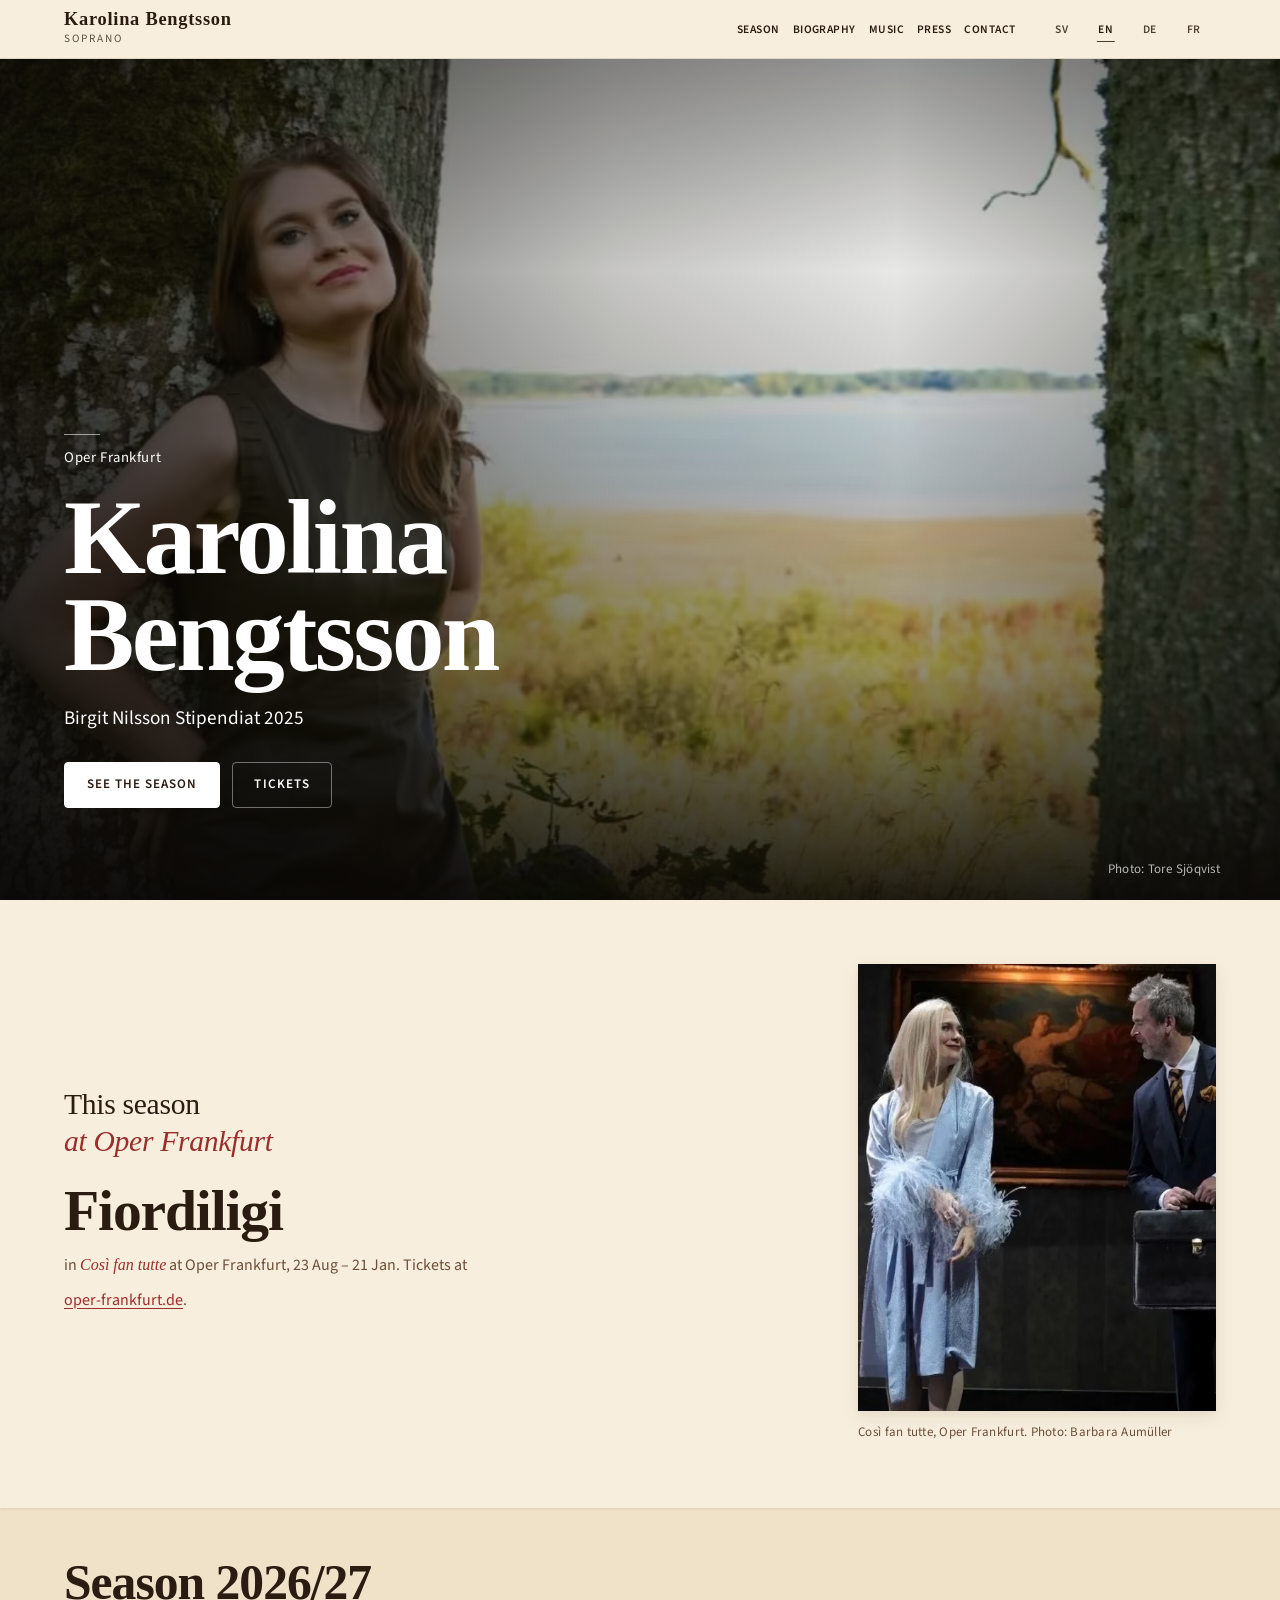
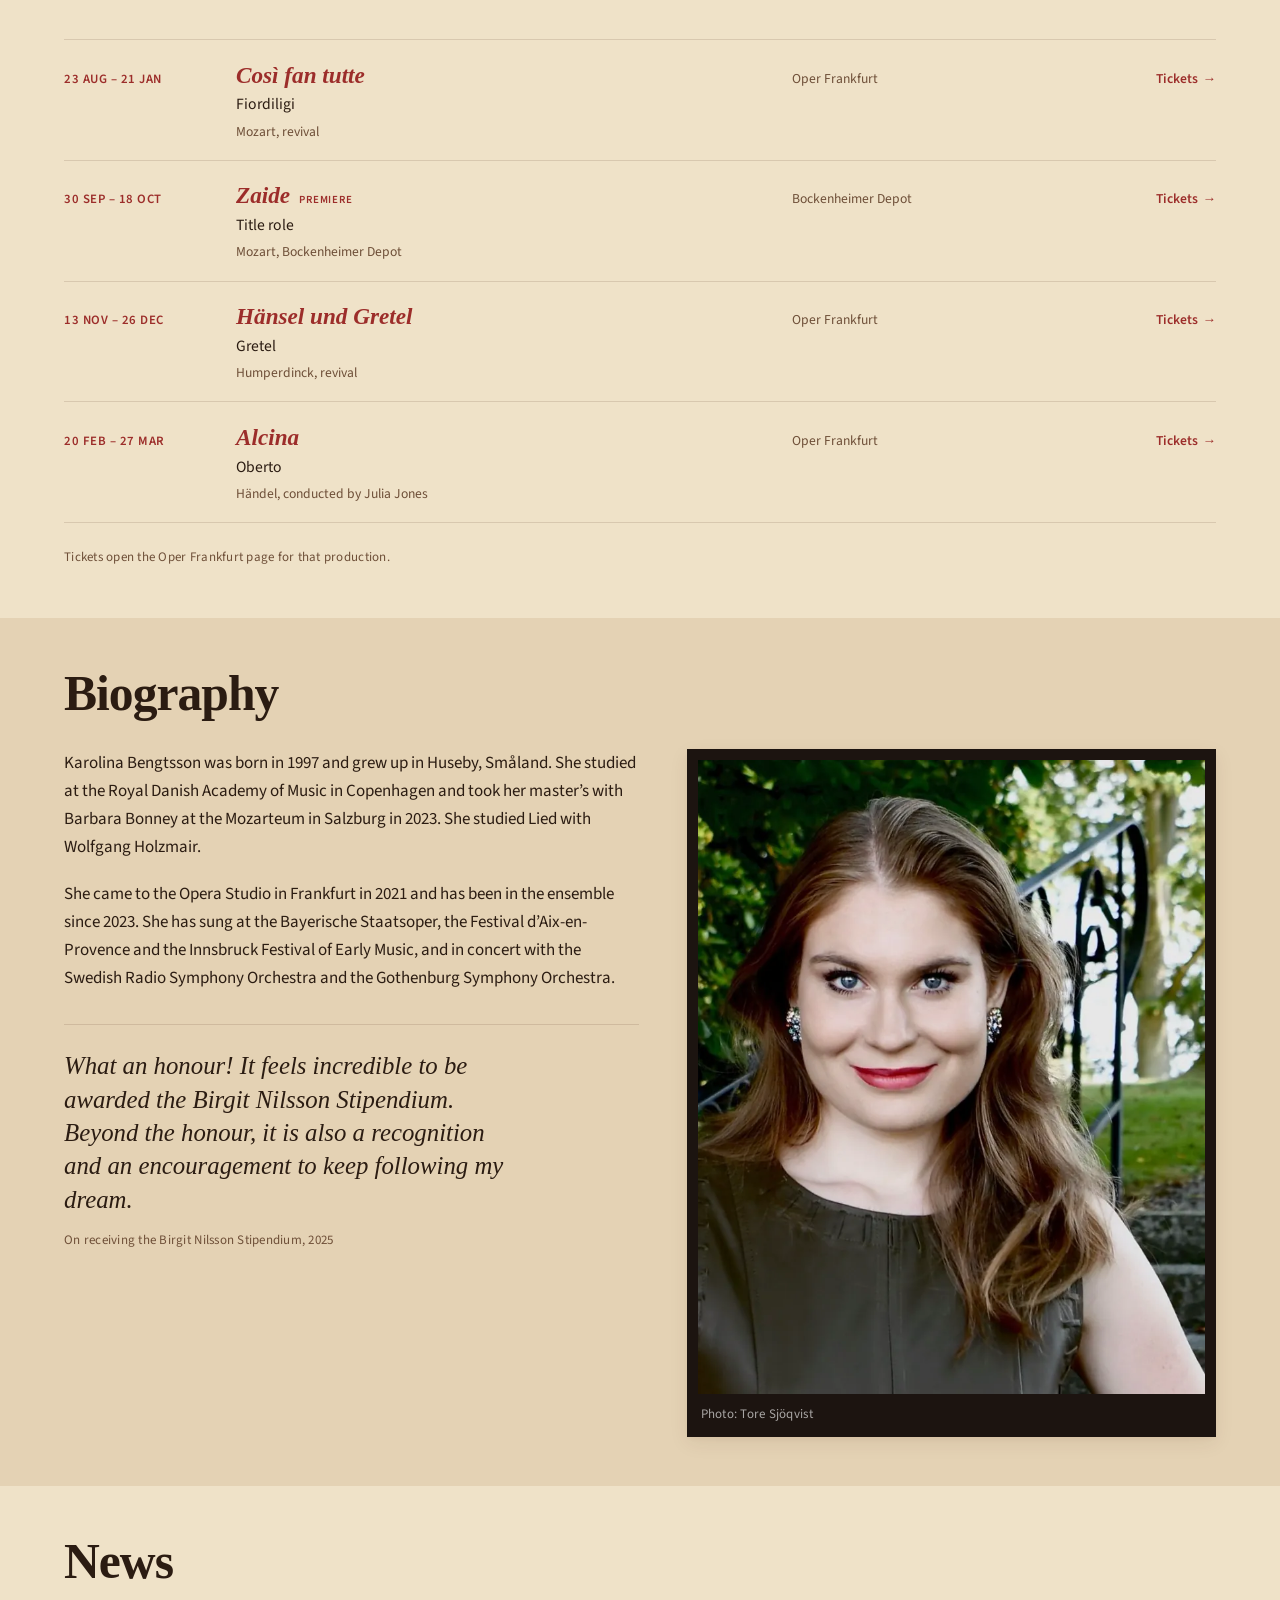
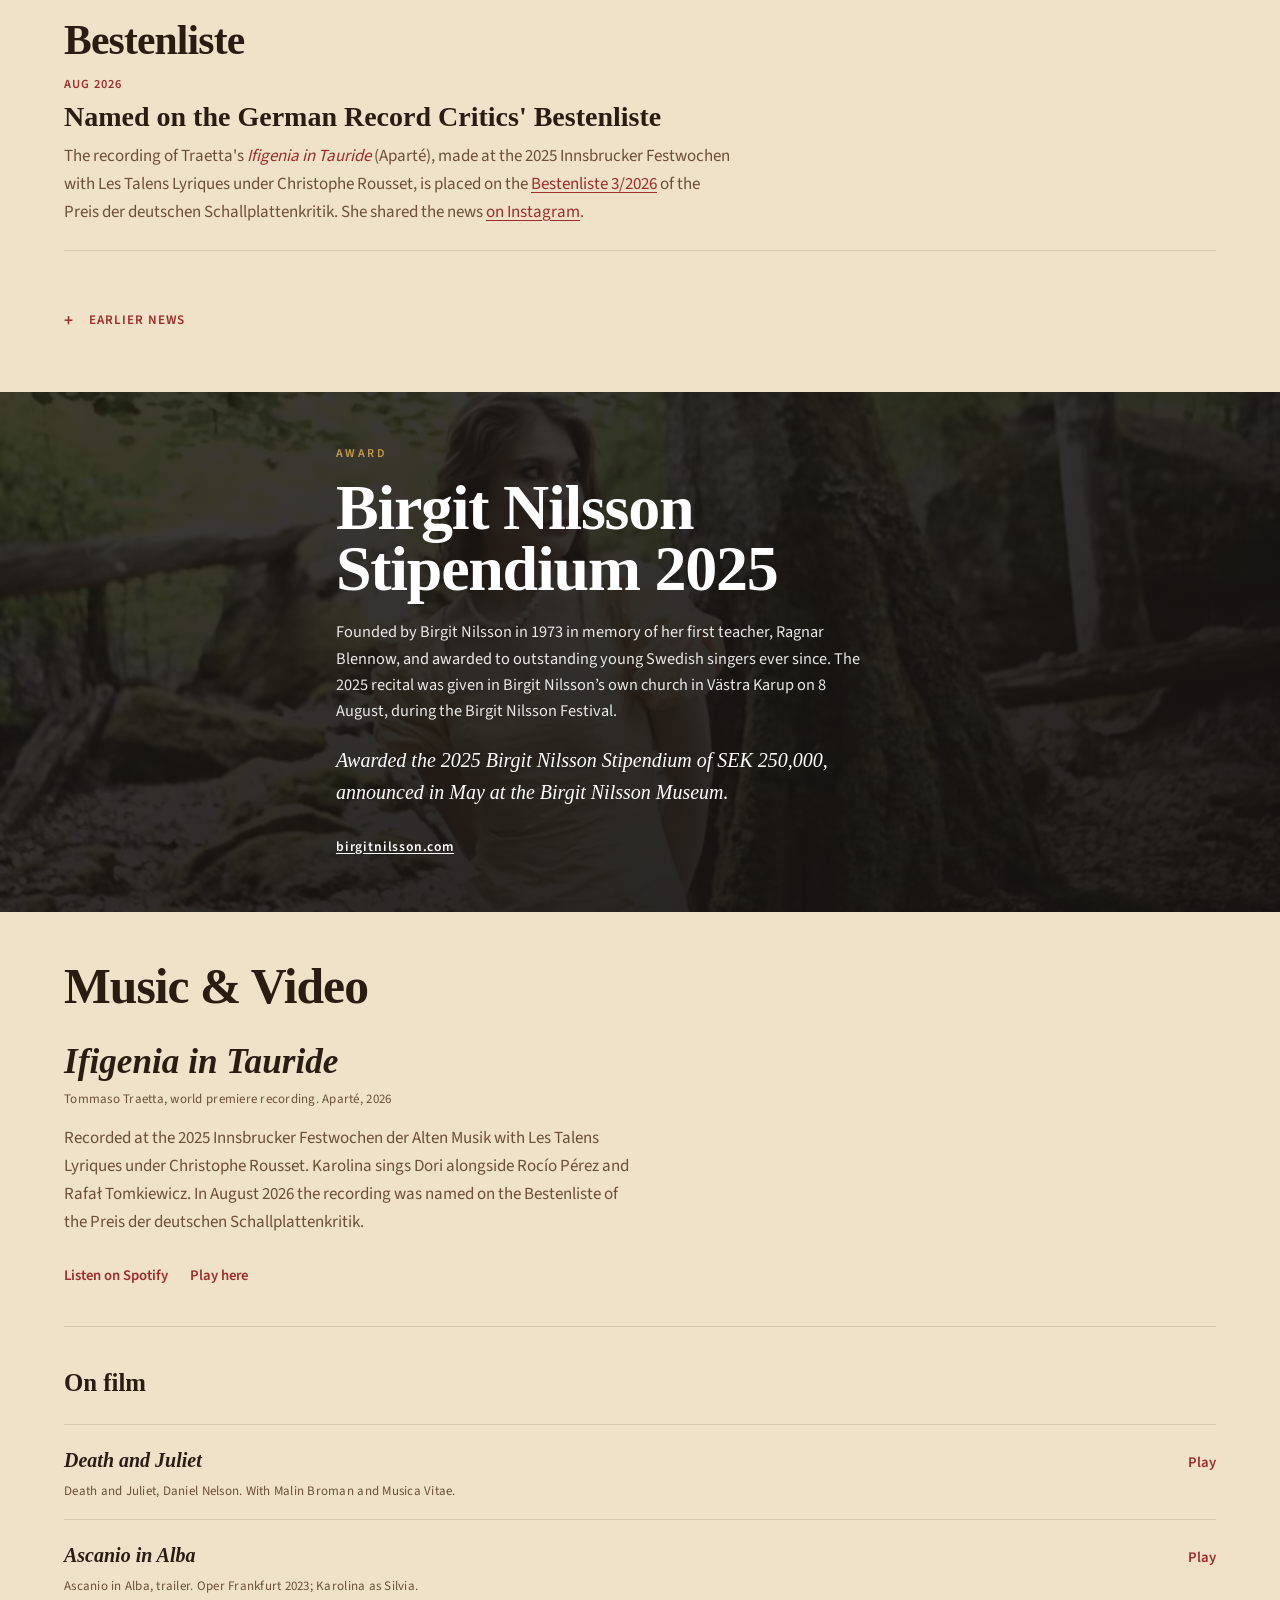
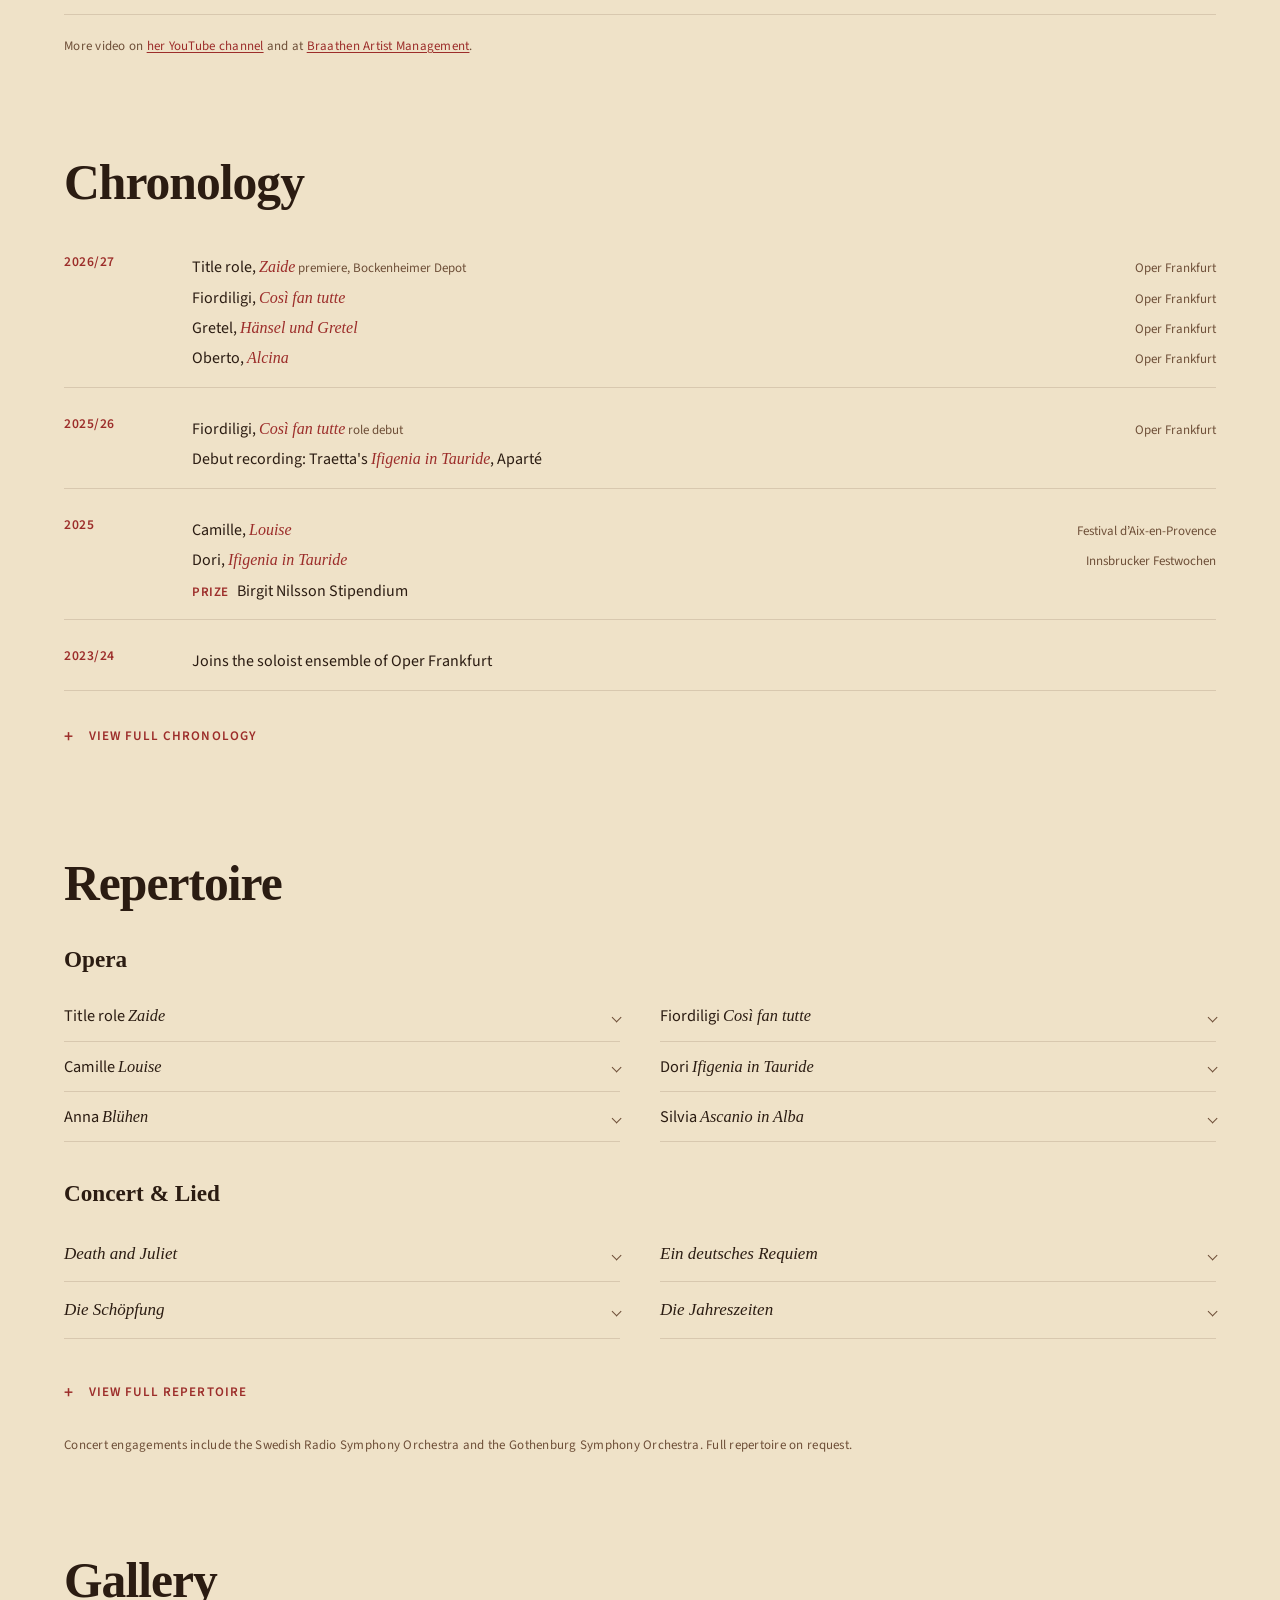
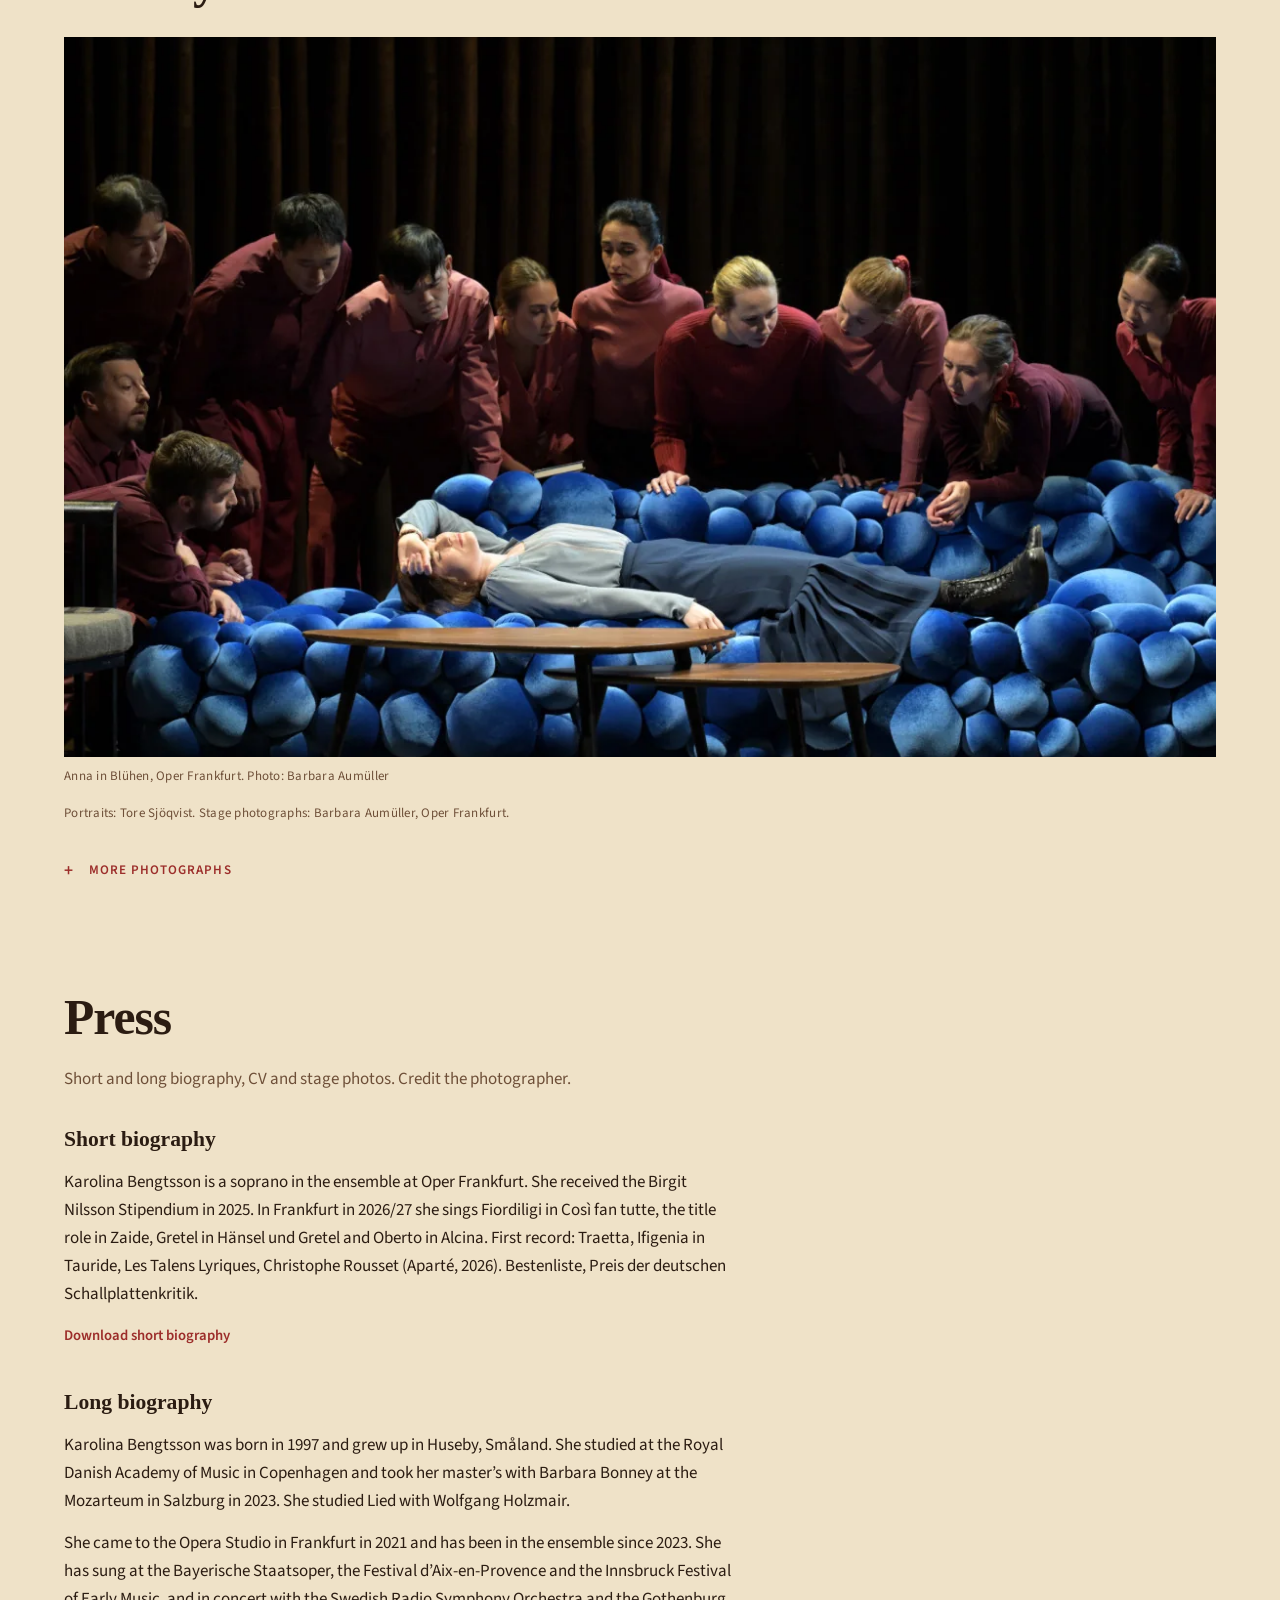
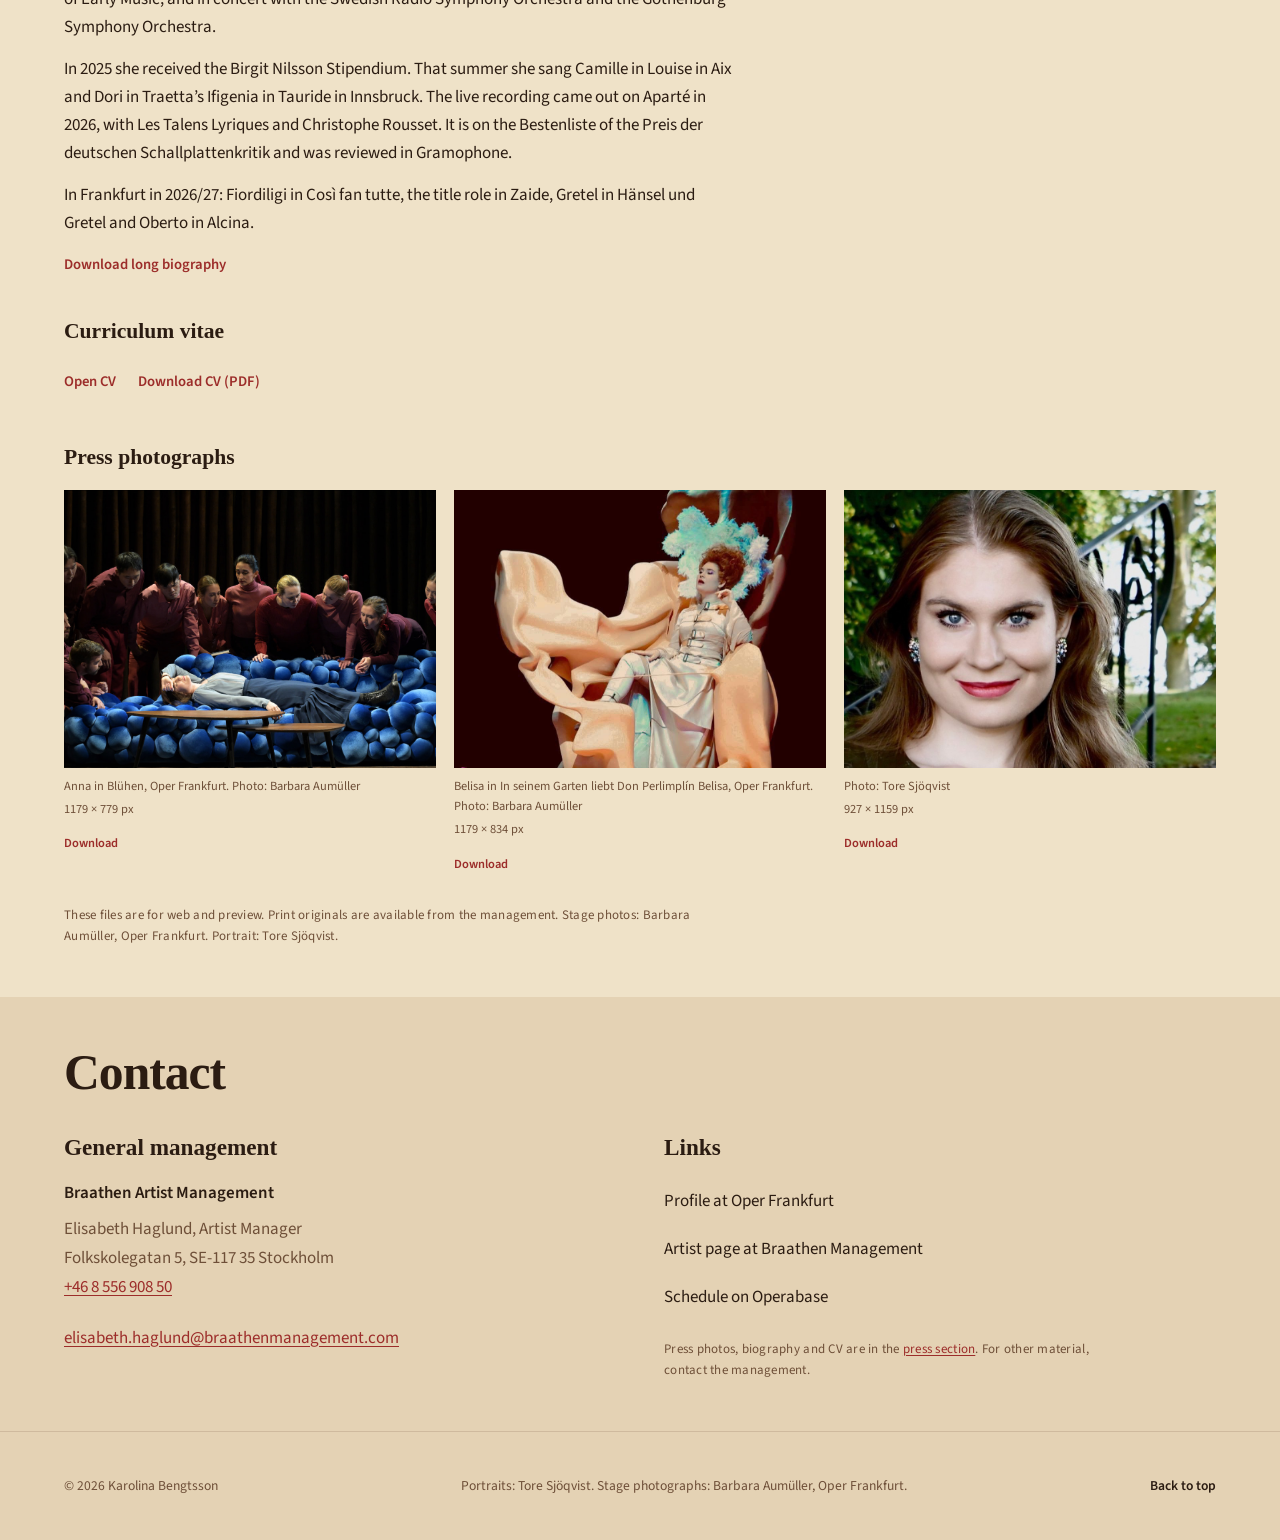
==== commit ce5e819c: "Tighten the page, add CV PDFs, and fix English meta Shorter nav and folded news/gallery, sharper her" ====
--- a/index.html
+++ b/index.html
@@ -17,19 +17,55 @@
   <meta property="og:locale:alternate" content="de_DE">
   <meta property="og:locale:alternate" content="fr_FR">
   <link rel="canonical" href="https://karolinabengtsson.com/">
+  <link rel="alternate" hreflang="sv" href="https://karolinabengtsson.com/?lang=sv">
+  <link rel="alternate" hreflang="en" href="https://karolinabengtsson.com/?lang=en">
+  <link rel="alternate" hreflang="de" href="https://karolinabengtsson.com/?lang=de">
+  <link rel="alternate" hreflang="fr" href="https://karolinabengtsson.com/?lang=fr">
+  <link rel="alternate" hreflang="x-default" href="https://karolinabengtsson.com/">
   <meta name="twitter:card" content="summary_large_image">
   <meta name="twitter:title" content="Karolina Bengtsson, sopran">
   <meta name="twitter:description" content="Karolina Bengtsson, svensk sopran. Medlem av Oper Frankfurts solistensemble, Birgit Nilsson-stipendiat 2025.">
   <meta name="twitter:image" content="https://karolinabengtsson.com/img/lakeside.jpg">
+  <script>
+    (function () {
+      var lang = new URLSearchParams(location.search).get("lang");
+      var desc = {
+        en: "Karolina Bengtsson, Swedish soprano. Member of the soloist ensemble at Oper Frankfurt, Birgit Nilsson Stipendiat 2025. Biography, chronology, repertoire and season 2026/27.",
+        sv: "Karolina Bengtsson, svensk sopran. Medlem av Oper Frankfurts solistensemble, Birgit Nilsson-stipendiat 2025. Biografi, kronologi, repertoar och säsongen 2026/27.",
+        de: "Karolina Bengtsson, schwedische Sopranistin. Mitglied des Solistenensembles der Oper Frankfurt, Birgit-Nilsson-Stipendiatin 2025. Biographie, Chronologie, Repertoire und Spielzeit 2026/27.",
+        fr: "Karolina Bengtsson, soprano suédoise. Membre de la troupe de solistes de l'Oper Frankfurt, lauréate du Birgit Nilsson Stipendium 2025. Biographie, chronologie, répertoire et saison 2026/27."
+      };
+      var title = {
+        en: "Karolina Bengtsson, Soprano",
+        sv: "Karolina Bengtsson, sopran",
+        de: "Karolina Bengtsson, Sopranistin",
+        fr: "Karolina Bengtsson, soprano"
+      };
+      if (!desc[lang]) return;
+      document.documentElement.lang = lang;
+      document.title = title[lang];
+      var pairs = [
+        ["meta[name=\"description\"]", desc[lang]],
+        ["meta[name=\"twitter:description\"]", desc[lang]],
+        ["meta[property=\"og:description\"]", desc[lang]],
+        ["meta[name=\"twitter:title\"]", title[lang]],
+        ["meta[property=\"og:title\"]", title[lang]]
+      ];
+      pairs.forEach(function (pair) {
+        var el = document.querySelector(pair[0]);
+        if (el) el.setAttribute("content", pair[1]);
+      });
+    })();
+  </script>
   <link rel="icon" href="favicon.svg" type="image/svg+xml">
   <link rel="preload" href="fonts/fraunces-600.woff2" as="font" type="font/woff2" crossorigin>
   <link rel="preload" href="fonts/source-sans-3-400.woff2" as="font" type="font/woff2" crossorigin>
   <link rel="preload" href="fonts/source-sans-3-600.woff2" as="font" type="font/woff2" crossorigin>
   <link rel="preload" as="image" type="image/avif" href="img/lakeside-640.avif" imagesrcset="img/lakeside-480.avif 480w, img/lakeside-640.avif 640w, img/lakeside-768.avif 768w, img/lakeside.avif 1024w" imagesizes="100vw">
-  <style>@font-face{font-family:Fraunces;font-style:normal;font-weight:600;font-display:swap;src:url("fonts/fraunces-600.woff2") format("woff2");unicode-range:U+0000-00FF,U+0131,U+0152-0153,U+02BB-02BC,U+02C6,U+02DA,U+02DC,U+0304,U+0308,U+0329,U+2000-206F,U+20AC,U+2122,U+2191,U+2193,U+2212,U+2215,U+FEFF,U+FFFD}@font-face{font-family:"Source Sans 3";font-style:normal;font-weight:400;font-display:swap;src:url("fonts/source-sans-3-400.woff2") format("woff2");unicode-range:U+0000-00FF,U+0131,U+0152-0153,U+02BB-02BC,U+02C6,U+02DA,U+02DC,U+0304,U+0308,U+0329,U+2000-206F,U+20AC,U+2122,U+2191,U+2193,U+2212,U+2215,U+FEFF,U+FFFD}@font-face{font-family:"Source Sans 3";font-style:normal;font-weight:600;font-display:swap;src:url("fonts/source-sans-3-600.woff2") format("woff2");unicode-range:U+0000-00FF,U+0131,U+0152-0153,U+02BB-02BC,U+02C6,U+02DA,U+02DC,U+0304,U+0308,U+0329,U+2000-206F,U+20AC,U+2122,U+2191,U+2193,U+2212,U+2215,U+FEFF,U+FFFD}:root{--bg:#efe2c8;--bg-card:#f7eedd;--bg-subtle:#e4d2b4;--ink:#2b1c12;--muted:#6e4f38;--muted-light:#8a6a4e;--accent:#9c2d2a;--accent-hover:#7a211f;--gold:#c49a4a;--stage:#1c1410;--border:rgba(80, 48, 24, 0.14);--shadow-sm:0 1px 3px rgba(80, 40, 16, 0.06),0 1px 2px rgba(80, 40, 16, 0.04);--shadow-md:0 6px 18px rgba(80, 40, 16, 0.08),0 2px 6px rgba(80, 40, 16, 0.04);--display:"Fraunces","Iowan Old Style",Palatino,Georgia,serif;--sans:"Source Sans 3","Segoe UI",Helvetica,Arial,sans-serif;--page:72rem;--gutter:clamp(1.85rem, 5.5vw, 3.5rem);--ease:cubic-bezier(0.22, 1, 0.36, 1)}*,::after,::before{box-sizing:border-box}html{scroll-behavior:smooth;scroll-padding-top:4.5rem;padding-left:env(safe-area-inset-left,0);padding-right:env(safe-area-inset-right,0)}@media (prefers-reduced-motion:reduce){html{scroll-behavior:auto}*,::after,::before{animation-duration:0s!important;transition-duration:0s!important}.reveal{opacity:1!important;transform:none!important}}body{margin:0;background:var(--bg);color:var(--ink);font-family:var(--sans);font-size:1.0625rem;line-height:1.65;text-rendering:optimizeLegibility;overflow-wrap:break-word}img{max-width:100%;height:auto;display:block;background:var(--bg-subtle)}iframe{display:block;border:0;width:100%}a{color:var(--accent);text-underline-offset:0.16em}a:hover{color:var(--accent-hover)}:focus{outline:0}:focus-visible{outline:2px solid var(--accent);outline-offset:3px}::selection{background:var(--accent);color:#fff}.visually-hidden{position:absolute;width:1px;height:1px;padding:0;margin:-1px;overflow:hidden;clip:rect(0,0,0,0);white-space:nowrap;border:0}.skip{position:absolute;left:var(--gutter);top:.6rem;z-index:50;padding:.55rem .75rem;background:#fff;color:var(--accent);transform:translateY(-180%)}.skip:focus{transform:none}.top-anchor{position:absolute;top:0;left:0;width:1px;height:1px;overflow:hidden}.wrap{width:min(100% - 2 * var(--gutter),var(--page));margin-inline:auto}#main.is-lang-fading{opacity:.42}@media (prefers-reduced-motion:no-preference){#main{transition:opacity .14s ease}}.bio-photo figcaption,.feature-photo figcaption,.gallery-credit,.hero-credit,.media-more,.meta,.press,.rep-foot,.season-note{font-family:var(--sans);font-size:.8125rem;font-weight:400;letter-spacing:.02em;color:var(--muted)}.site-header{position:fixed;inset:0 0 auto;z-index:30;color:var(--ink);background:var(--bg-card);border-bottom:1px solid var(--border);padding-top:env(safe-area-inset-top,0)}.header-inner{display:grid;grid-template-columns:auto 1fr auto;grid-template-areas:"brand nav tools";align-items:center;column-gap:1.15rem;padding:.45rem 0}.header-mark{grid-area:brand;display:flex;flex-direction:column;gap:.05rem;color:inherit;text-decoration:none;min-width:0}.header-mark:hover{color:inherit}.header-mark-name{font-family:var(--display);font-size:1.15rem;font-weight:600;letter-spacing:.04em;line-height:1.1}.header-mark-voice{font-size:.7rem;font-weight:500;letter-spacing:.18em;text-transform:uppercase;opacity:.75}.header-tools{grid-area:tools;display:flex;align-items:center;gap:.15rem}.nav{grid-area:nav;display:flex;flex-wrap:wrap;justify-content:flex-end;gap:.1rem}.nav a{color:inherit;text-decoration:none;font-size:.76rem;font-weight:600;letter-spacing:.05em;text-transform:uppercase;padding:.45rem .45rem;min-height:44px;display:inline-flex;align-items:center;opacity:1}.nav a:hover,.nav a[aria-current=page]{color:var(--accent)}.lang{position:relative;display:flex;align-items:center}.lang button{appearance:none;position:relative;border:0;background:0 0;color:inherit;font-family:var(--sans);font-size:.72rem;font-weight:600;letter-spacing:.06em;min-width:44px;min-height:44px;padding:0;cursor:pointer;opacity:.82}.lang button:hover,.lang button[aria-pressed=true]{opacity:1}.lang button[aria-pressed=true]::after{content:"";position:absolute;left:50%;bottom:.55rem;width:1.15rem;height:1.5px;background:currentColor;transform:translateX(-50%);pointer-events:none;opacity:.85}.menu-btn{display:none;appearance:none;border:0;background:0 0;color:inherit;font-family:var(--sans);font-size:.78rem;font-weight:600;letter-spacing:.08em;text-transform:uppercase;min-height:44px;min-width:44px;padding:0 .55rem;cursor:pointer}@media (max-width:959px){.header-inner{grid-template-columns:1fr auto;grid-template-areas:"brand tools";padding:.55rem 0}.site-header.is-menu-open .header-inner,.site-header:has(.nav.is-open) .header-inner{grid-template-areas:"brand tools" "nav nav"}.menu-btn{display:inline-flex;align-items:center;justify-content:center}.nav{display:none;flex-direction:column;justify-content:flex-start;width:100%;margin-top:.2rem;padding:.2rem 0 .45rem}.nav.is-open{display:flex;grid-area:nav}.nav a{font-size:1rem;letter-spacing:.04em;padding:.7rem 0}}.hero{position:relative;min-height:100svh;display:flex;align-items:flex-end;color:#fff;overflow:hidden}.hero-media{position:absolute;inset:0}.hero-media img{width:100%;height:100%;object-fit:cover;object-position:28% 40%;transform:scale(1.04)}@media (prefers-reduced-motion:no-preference){.hero-media img{animation:hero-drift 18s var(--ease) both}}@keyframes hero-drift{from{transform:scale(1.08)}to{transform:scale(1.04)}}.hero-shade{position:absolute;inset:0;background:linear-gradient(90deg,rgba(16,14,12,.75) 0,rgba(16,14,12,.35) 42%,rgba(16,14,12,.1) 68%,rgba(16,14,12,.25) 100%),linear-gradient(180deg,rgba(16,14,12,.62) 0,transparent 32%,rgba(16,14,12,.5) 78%,rgba(16,14,12,.8) 100%);pointer-events:none}.hero-content{position:relative;z-index:1;padding:8rem 0 5.75rem}.hero-kicker{display:flex;flex-direction:column;align-items:flex-start;gap:.7rem;margin:0 0 1.15rem;font-size:.92rem;font-weight:500;letter-spacing:.04em;opacity:.9}.hero-kicker::before{content:"";width:2.25rem;height:1px;background:currentColor;opacity:.55}.hero-brand{margin:0;font-family:var(--display);font-optical-sizing:auto;font-weight:600;font-size:clamp(2.85rem, 9.5vw, 6.6rem);line-height:.92;letter-spacing:-.025em}.hero-brand span{display:block}.hero-line{margin:1.35rem 0 0;max-width:22rem;font-size:clamp(1.05rem, 2vw, 1.2rem);line-height:1.45;font-weight:400;opacity:.92}.hero-actions{display:flex;flex-wrap:wrap;gap:.75rem;margin-top:1.85rem}.btn{display:inline-flex;align-items:center;justify-content:center;min-height:2.85rem;padding:.65rem 1.35rem;font-family:var(--sans);font-size:.82rem;font-weight:600;letter-spacing:.08em;text-transform:uppercase;text-decoration:none;border-radius:4px;transition:background .25s ease,color .25s ease,border-color .25s ease,transform .2s ease}.btn-solid{background:#fff;color:var(--ink);border:1px solid #fff}.btn-solid:hover{background:var(--bg-subtle);color:var(--ink);transform:translateY(-1px)}.btn-ghost{background:0 0;color:#fff;border:1px solid rgba(255,255,255,.4)}.btn-ghost:hover{border-color:#fff;color:#fff;background:rgba(255,255,255,.1);transform:translateY(-1px)}.hero-credit{position:absolute;right:var(--gutter);bottom:1.25rem;z-index:1;margin:0;padding-right:.25rem;color:rgba(255,255,255,.7)}@media (prefers-reduced-motion:no-preference){.hero-actions,.hero-brand,.hero-kicker,.hero-line{animation:rise .9s var(--ease) both}.hero-kicker{animation-delay:.12s}.hero-brand{animation-delay:.24s}.hero-line{animation-delay:.4s}.hero-actions{animation-delay:.52s}}@keyframes rise{from{opacity:0;transform:translateY(1.1rem)}to{opacity:1;transform:translateY(0)}}@media (max-width:700px){.hero-content{padding:7.25rem 0 4.75rem}.hero-media img{object-position:22% 35%}.hero-credit{left:var(--gutter);right:auto;bottom:.85rem}}.feature{padding:clamp(3.5rem,8vw,6.5rem) 0;background:var(--bg-card);box-shadow:var(--shadow-sm)}.feature-grid{display:grid;grid-template-columns:minmax(0,1.05fr) minmax(0,0.95fr);gap:clamp(1.5rem,4vw,3.5rem);align-items:center}.feature-lead{margin:0;max-width:18rem;font-family:var(--display);font-size:clamp(1.45rem, 2.6vw, 1.85rem);font-weight:500;line-height:1.25;letter-spacing:-.01em}.feature-lead .accent{display:block;color:var(--accent);font-style:italic}.feature-role{margin:1.4rem 0 0;font-family:var(--display);font-size:clamp(2.4rem, 5vw, 3.6rem);font-weight:600;line-height:1;letter-spacing:-.02em}.feature-meta{margin:.85rem 0 0;max-width:28rem;color:var(--muted);font-size:1rem;line-height:1.55}.feature-meta em{font-family:var(--display);font-style:italic;color:var(--accent)}.feature-photo{margin:0}.feature-photo img,.feature-photo picture{width:100%;display:block}.feature-photo img{aspect-ratio:1;object-fit:cover;object-position:50% 20%;border-radius:6px;box-shadow:var(--shadow-md)}.feature-photo figcaption{margin-top:.7rem}@media (max-width:800px){.feature-grid{grid-template-columns:1fr}.feature-photo{order:-1}.feature-photo img{max-height:70vw}}.section{padding:clamp(2.4rem,5vw,4rem) 0}.section-head{margin-bottom:clamp(1.5rem,3vw,2.5rem)}.section-head h2{margin:0;font-family:var(--display);font-optical-sizing:auto;font-size:clamp(2.2rem, 4.5vw, 3.1rem);font-weight:600;letter-spacing:-.02em;line-height:1.05}.section-bio{background:var(--bg-subtle)}.bio-layout{display:grid;grid-template-columns:minmax(0,1.15fr) minmax(0,0.85fr);gap:clamp(1.5rem,4vw,3rem);align-items:start}.bio-copy p{margin:0 0 1.15rem;max-width:42rem;color:var(--ink)}.bio-copy p:last-of-type{margin-bottom:0}.quote{margin:2rem 0 0;padding:1.5rem 0 0;border-top:1px solid var(--border)}.quote blockquote{margin:0;font-family:var(--display);font-size:clamp(1.25rem, 2.2vw, 1.55rem);font-style:italic;font-weight:500;line-height:1.35;max-width:28rem;color:var(--ink)}.quote figcaption{margin-top:.85rem;font-size:.8125rem;color:var(--muted);letter-spacing:.02em}.bio-photo{margin:0;position:sticky;top:5.5rem}.bio-photo img,.bio-photo picture{width:100%;display:block}.bio-photo img{aspect-ratio:3/4;object-fit:cover;object-position:50% 18%}.bio-photo figcaption{margin-top:.7rem}@media (max-width:860px){.bio-layout{grid-template-columns:1fr}.bio-photo{position:static;order:-1}.bio-photo img{max-height:62vw}}.season-list{display:grid;gap:0;border-top:1px solid var(--border)}.season-row{display:grid;grid-template-columns:9.5rem minmax(0,1.4fr) minmax(0,0.9fr) auto;gap:.75rem 1.25rem;align-items:baseline;padding:1.05rem 0;border-bottom:1px solid var(--border)}.season-row-dates{margin:0;font-size:.8rem;font-weight:600;letter-spacing:.04em;text-transform:uppercase;color:var(--accent)}.season-row-work{margin:0;font-family:var(--display);font-size:1.45rem;font-weight:600;line-height:1.15;display:flex;flex-wrap:wrap;align-items:baseline;gap:.55rem}.season-row-work em{font-style:italic;color:var(--accent)}.season-flag{font-family:var(--sans);font-size:.68rem;font-weight:600;letter-spacing:.08em;text-transform:uppercase;color:var(--accent)}.season-row-role{margin:.25rem 0 0;font-size:.98rem}.season-row-sub{margin:.15rem 0 0;font-size:.85rem;color:var(--muted)}.season-row-venue{margin:0;font-size:.85rem;color:var(--muted)}.season-row-ticket{font-size:.85rem;font-weight:600;color:var(--accent);text-decoration:none;display:inline-flex;align-items:center;min-height:44px;gap:.25rem;justify-self:end}.season-row-ticket:hover{color:var(--accent-hover);text-decoration:underline}@media (max-width:800px){.season-row{grid-template-columns:1fr auto;grid-template-areas:"dates ticket" "main main" "venue venue"}.season-row-dates{grid-area:dates}.season-row-main{grid-area:main}.season-row-venue{grid-area:venue}.season-row-ticket{grid-area:ticket}}.season-note{margin:1.5rem 0 0}.feature-meta a,.season-note a{display:inline-flex;align-items:center;min-height:44px}.news-list{display:grid;gap:1.5rem}.news-lead{padding:0 0 1.5rem;border-bottom:1px solid var(--border)}.news-display{margin:0 0 .65rem;font-family:var(--display);font-size:clamp(1.8rem, 4vw, 2.6rem);font-weight:600;line-height:1.1;letter-spacing:-.02em}.news-date{margin:0 0 .4rem;font-size:.78rem;font-weight:600;letter-spacing:.08em;text-transform:uppercase;color:var(--accent)}.news-item h3,.news-lead h3{margin:0;font-family:var(--display);font-size:clamp(1.35rem, 2.4vw, 1.75rem);font-weight:600;line-height:1.15}.news-item .body,.news-lead .body{margin:.55rem 0 0;max-width:42rem;color:var(--muted)}.news-item .body em,.news-lead .body em{color:var(--accent);font-style:italic}.news-rest{display:grid;gap:0}.news-item{padding:1.15rem 0;border-bottom:1px solid var(--border)}.stipend{position:relative;padding:clamp(2.75rem,6vw,4.5rem) 0;background:#141210;color:#fff}.stipend-inner{max-width:38rem}.stipend-eyebrow{margin:0 0 .85rem;font-size:.75rem;font-weight:600;letter-spacing:.2em;text-transform:uppercase;color:var(--gold)}.stipend-title{margin:0;font-family:var(--display);font-size:clamp(2.4rem, 5.5vw, 4rem);font-weight:600;line-height:.95;letter-spacing:-.02em}.stipend-title span{display:block}.stipend-award,.stipend-body{margin:1.25rem 0 0;max-width:34rem;font-size:1.02rem;line-height:1.6;opacity:.9}.stipend-award{font-family:var(--display);font-size:1.25rem;font-style:italic;opacity:1}.stipend-link{margin:1.5rem 0 0}.stipend-link a{color:#fff;font-size:.85rem;font-weight:600;letter-spacing:.06em}.stipend-link a:hover{color:var(--gold)}.media-album{margin-bottom:2.25rem;padding-bottom:1.75rem;border-bottom:1px solid var(--border)}.media-copy h3{margin:0;font-family:var(--display);font-size:clamp(1.7rem, 3vw, 2.2rem);font-weight:600;line-height:1.1}.media-meta{margin:.45rem 0 .85rem}.media-copy .body{margin:0;color:var(--muted);max-width:36rem}.media-actions{display:flex;flex-wrap:wrap;gap:.35rem 1.35rem;margin:1.1rem 0 0}.text-link,button.text-link{appearance:none;border:0;background:0 0;padding:0;font-family:var(--sans);font-size:.92rem;font-weight:600;color:var(--accent);text-decoration:none;cursor:pointer;min-height:44px;display:inline-flex;align-items:center}.text-link:hover,button.text-link:hover{color:var(--accent-hover);text-decoration:underline}.media-player{margin-top:1rem;background:#111110}.media-player iframe{min-height:220px}.film-list{display:grid;gap:0;border-top:1px solid var(--border)}.film-row{display:grid;grid-template-columns:minmax(0,1fr) auto;gap:.35rem 1.25rem;align-items:baseline;padding:1rem 0;border-bottom:1px solid var(--border)}.film-row h4{margin:0;font-family:var(--display);font-size:1.25rem;font-weight:600}.film-row h4 em{font-style:italic}.film-row .meta{margin:.25rem 0 0}.film-row .media-player{grid-column:1/-1}.films h3{margin:0 0 1.25rem;font-family:var(--display);font-size:1.55rem;font-weight:600}.media-more{margin:1.35rem 0 0}#chrono-full,#chrono-list{display:grid;gap:.75rem}.year-block{padding:.85rem 0;border-bottom:1px solid var(--border);display:grid;grid-template-columns:6.5rem minmax(0,1fr);gap:.35rem 1.5rem}.year{margin:0;font-size:.85rem;font-weight:600;letter-spacing:.04em;color:var(--accent);line-height:1.4}.year-entries{margin:0;padding:0;list-style:none}.year-entries li{display:flex;flex-wrap:wrap;align-items:baseline;justify-content:space-between;gap:.15rem 1.25rem;padding:.2rem 0;font-size:1rem;line-height:1.5}.year-entries em{font-family:var(--display);font-style:italic;color:var(--accent)}.year-entries .hint,.year-entries .prize,.year-entries .venue{font-size:.8125rem;color:var(--muted)}.year-entries .prize{margin-right:.35rem;font-weight:600;letter-spacing:.04em;text-transform:uppercase;color:var(--accent)}@media (max-width:640px){.year-block{grid-template-columns:1fr;padding:1rem 1.25rem}}.rep-group{margin-bottom:2rem}.rep-group h3{margin:0 0 .85rem;font-family:var(--display);font-size:1.45rem;font-weight:600}.rep-cols{display:grid;grid-template-columns:1fr;gap:0;align-items:start}@media (min-width:900px){.rep-cols{grid-template-columns:1fr 1fr;gap:0 2.5rem;align-items:start}}.rep{align-self:start;padding:0;border-bottom:1px solid var(--border)}.rep summary{display:flex;align-items:baseline;justify-content:space-between;gap:.75rem;padding:.85rem 0;cursor:pointer;min-height:44px;list-style:none}.rep summary::-webkit-details-marker{display:none}.rep .who{font-size:1.02rem;line-height:1.35}.rep .work{font-family:var(--display);font-style:italic;color:var(--muted)}.rep .work:first-child{color:var(--ink)}.chevron{flex:none;width:.45rem;height:.45rem;margin-top:.35rem;border-right:1.5px solid var(--muted);border-bottom:1.5px solid var(--muted);transform:rotate(45deg);transition:transform .25s ease,border-color .25s ease}.rep[open] .chevron{transform:rotate(-135deg);border-color:var(--accent)}.rep-body{padding:0 0 1rem;border-top:1px solid var(--border);margin-top:.25rem}.rep-meta{margin:.75rem 0 .45rem;color:var(--muted)}.rep-row{display:grid;grid-template-columns:7.5rem minmax(0,1fr);gap:.2rem .85rem;margin:.2rem 0;font-size:.95rem;line-height:1.5}.rep-row .k{margin:0;color:var(--muted);font-size:.78rem;font-weight:600;letter-spacing:.04em;text-transform:uppercase;padding-top:.25rem}.rep-foot{margin:1.25rem 0 0}@media (max-width:420px){.rep-row{grid-template-columns:1fr}}.full-fold{margin-top:1.5rem}.full-fold>summary{display:flex;align-items:center;gap:.55rem;cursor:pointer;font-size:.82rem;font-weight:600;letter-spacing:.08em;text-transform:uppercase;color:var(--accent);list-style:none;padding:.55rem 0;min-height:44px}.full-fold>summary::-webkit-details-marker{display:none}.full-fold>summary::before{content:"+";display:inline-block;width:1rem;color:var(--accent);font-size:1.1rem;line-height:1}.full-fold[open]>summary::before{content:"–"}.section-gallery{background:var(--bg)}.gallery-stage{display:grid;grid-template-columns:1.35fr 1fr;gap:1rem 1.25rem}.gallery-stage .shot:first-child{grid-row:1/3}.shot{margin:0}.shot picture{display:block;overflow:hidden;background:var(--bg-subtle)}.shot img,.shot picture{width:100%;display:block}.shot img{object-fit:cover;transition:transform .7s var(--ease)}@media (prefers-reduced-motion:no-preference){.shot:hover img{transform:scale(1.03)}}.gallery-stage img{aspect-ratio:16/11;object-position:50% 28%;min-height:11rem}.gallery-stage .shot:first-child img{min-height:22rem;object-position:50% 32%}.shot figcaption{margin-top:.55rem}.gallery-credit{margin:1rem 0 0}.gallery-more{display:grid;grid-template-columns:repeat(2,minmax(0,1fr));gap:1rem;margin-top:1.25rem}.gallery-more figure{margin:0}.gallery-more img,.gallery-more picture{width:100%;display:block}.gallery-more img{aspect-ratio:4/3;object-fit:cover}@media (max-width:800px){.gallery-stage{grid-template-columns:1fr}.gallery-stage .shot:first-child{grid-row:auto}.gallery-stage .shot:first-child img{min-height:14rem}.gallery-more{grid-template-columns:1fr}}.press-lead{margin:-.5rem 0 1.75rem;max-width:38rem;color:var(--muted)}.press-docs{display:grid;gap:1.75rem 2.5rem}.press-doc h3,.press-photos-title{margin:0 0 .65rem;font-family:var(--display);font-size:1.35rem;font-weight:600}.press-photos-title{margin:2.25rem 0 .85rem}.press-bio p{margin:0 0 .85rem;max-width:42rem}.press-bio p:last-child{margin-bottom:.35rem}.press-photos{display:grid;grid-template-columns:repeat(4,minmax(0,1fr));gap:1rem 1.15rem}.press-shot{margin:0}.press-shot img{width:100%;aspect-ratio:4/3;object-fit:cover;object-position:50% 18%;background:var(--bg-subtle)}.press-shot figcaption{display:flex;flex-direction:column;gap:.15rem;margin-top:.45rem;font-size:.78rem;color:var(--muted)}.press-shot a{font-weight:600;color:var(--accent);text-decoration:none;min-height:44px;display:inline-flex;align-items:center}.press-shot a:hover{text-decoration:underline}.press-usage{margin:1.15rem 0 0;max-width:40rem}@media (max-width:900px){.press-photos{grid-template-columns:repeat(2,minmax(0,1fr))}}.section-contact{background:var(--bg-subtle)}.contact-grid{display:grid;grid-template-columns:repeat(2,minmax(0,1fr));gap:2rem 3rem}.contact-grid h3{margin:0 0 .75rem;font-family:var(--display);font-size:1.45rem;font-weight:600}.house{margin:0 0 .55rem;font-weight:600}.contact-grid address{font-style:normal;color:var(--muted);line-height:1.7}.mail{display:inline-flex;align-items:center;min-height:44px;margin-top:.85rem;font-weight:500}.contact-links{margin:0;padding:0;list-style:none}.contact-links li+li{margin-top:.25rem}.contact-links a{text-decoration:none;font-weight:500;display:inline-flex;align-items:center;min-height:44px;color:var(--ink)}.contact-links a:hover{color:var(--accent);text-decoration:underline}.press{margin:1.25rem 0 0;max-width:28rem}@media (max-width:700px){.contact-grid{grid-template-columns:1fr}}.site-footer{padding:2rem 0;background:var(--bg-subtle);border-top:1px solid var(--border)}.footer-bar{display:flex;flex-wrap:wrap;gap:.75rem 1.5rem;justify-content:space-between;align-items:baseline;font-size:.85rem;color:var(--muted)}.footer-bar p{margin:0}.footer-bar a{color:var(--ink);text-decoration:none;font-weight:600;min-height:44px;display:inline-flex;align-items:center}.footer-bar a:hover{color:var(--accent)}.reveal{opacity:0;transform:translateY(1.25rem);transition:opacity .7s var(--ease),transform .7s var(--ease)}.reveal.is-in{opacity:1;transform:none}.missing{min-height:100svh;display:flex;flex-direction:column;justify-content:center;padding:4rem 0}.missing-kicker{margin:0 0 .75rem;font-size:.75rem;font-weight:600;letter-spacing:.18em;text-transform:uppercase;color:var(--accent)}.missing h1{margin:0;font-family:var(--display);font-size:clamp(2.4rem, 6vw, 3.8rem);font-weight:600;line-height:1.05}.missing p{max-width:28rem;color:var(--muted)}.missing-link{margin-top:.5rem;background:var(--ink);color:#fff;border-color:var(--ink)}.missing-link:hover{background:var(--accent);border-color:var(--accent);color:#fff}</style>
-  <link rel="stylesheet" href="css/fonts-late.css?v=20260816e" media="print" onload="this.media='all'">
-  <noscript><link rel="stylesheet" href="css/fonts-late.css?v=20260816e"></noscript>
-  <script src="js/site.min.js?v=20260816e" defer></script>
+  <style>@font-face{font-family:"Fraunces";font-style:normal;font-weight:600;font-display:swap;src:url("fonts/fraunces-600.woff2") format("woff2");unicode-range:U+0000-00FF,U+0131,U+0152-0153,U+02BB-02BC,U+02C6,U+02DA,U+02DC,U+0304,U+0308,U+0329,U+2000-206F,U+20AC,U+2122,U+2191,U+2193,U+2212,U+2215,U+FEFF,U+FFFD}@font-face{font-family:"Source Sans 3";font-style:normal;font-weight:400;font-display:swap;src:url("fonts/source-sans-3-400.woff2") format("woff2");unicode-range:U+0000-00FF,U+0131,U+0152-0153,U+02BB-02BC,U+02C6,U+02DA,U+02DC,U+0304,U+0308,U+0329,U+2000-206F,U+20AC,U+2122,U+2191,U+2193,U+2212,U+2215,U+FEFF,U+FFFD}@font-face{font-family:"Source Sans 3";font-style:normal;font-weight:600;font-display:swap;src:url("fonts/source-sans-3-600.woff2") format("woff2");unicode-range:U+0000-00FF,U+0131,U+0152-0153,U+02BB-02BC,U+02C6,U+02DA,U+02DC,U+0304,U+0308,U+0329,U+2000-206F,U+20AC,U+2122,U+2191,U+2193,U+2212,U+2215,U+FEFF,U+FFFD}:root{--bg:#efe2c8;--bg-card:#f7eedd;--bg-subtle:#e4d2b4;--ink:#2b1c12;--muted:#6e4f38;--muted-light:#8a6a4e;--accent:#9c2d2a;--accent-hover:#7a211f;--gold:#c49a4a;--stage:#1c1410;--border:rgba(80,48,24,0.14);--shadow-sm:0 1px 3px rgba(80,40,16,0.06),0 1px 2px rgba(80,40,16,0.04);--shadow-md:0 6px 18px rgba(80,40,16,0.08),0 2px 6px rgba(80,40,16,0.04);--display:"Fraunces","Iowan Old Style",Palatino,Georgia,serif;--sans:"Source Sans 3","Segoe UI",Helvetica,Arial,sans-serif;--page:72rem;--gutter:clamp(1.85rem,5.5vw,3.5rem);--ease:cubic-bezier(0.22,1,0.36,1)}*,*::before,*::after{box-sizing:border-box}html{scroll-behavior:smooth;scroll-padding-top:4.5rem;padding-left:env(safe-area-inset-left,0);padding-right:env(safe-area-inset-right,0)}@media (prefers-reduced-motion:reduce){html{scroll-behavior:auto}*,*::before,*::after{animation-duration:0.01ms !important;transition-duration:0.01ms !important}.reveal{opacity:1 !important;transform:none !important}}body{margin:0;background:var(--bg);color:var(--ink);font-family:var(--sans);font-size:1.0625rem;line-height:1.65;text-rendering:optimizeLegibility;overflow-wrap:break-word}img{max-width:100%;height:auto;display:block;background:var(--bg-subtle)}iframe{display:block;border:0;width:100%}a{color:var(--accent);text-underline-offset:0.16em}a:hover{color:var(--accent-hover)}:focus{outline:none}:focus-visible{outline:2px solid var(--accent);outline-offset:3px}::selection{background:var(--accent);color:#ffffff}.visually-hidden{position:absolute;width:1px;height:1px;padding:0;margin:-1px;overflow:hidden;clip:rect(0,0,0,0);white-space:nowrap;border:0}.skip{position:absolute;left:var(--gutter);top:0.6rem;z-index:50;padding:0.55rem 0.75rem;background:#ffffff;color:var(--accent);transform:translateY(-180%)}.skip:focus{transform:none}.top-anchor{position:absolute;top:0;left:0;width:1px;height:1px;overflow:hidden}.wrap{width:min(100% - 2 * var(--gutter),var(--page));margin-inline:auto}#main.is-lang-fading{opacity:0.42}@media (prefers-reduced-motion:no-preference){#main{transition:opacity 0.14s ease}}.meta,.gallery-credit,.season-note,.rep-foot,.media-more,.press,.feature-photo figcaption,.bio-photo figcaption,.hero-credit{font-family:var(--sans);font-size:0.8125rem;font-weight:400;letter-spacing:0.02em;color:var(--muted)}.site-header{position:fixed;inset:0 0 auto;z-index:30;color:var(--ink);background:var(--bg-card);border-bottom:1px solid var(--border);padding-top:env(safe-area-inset-top,0)}.header-inner{display:grid;grid-template-columns:auto 1fr auto;grid-template-areas:"brand nav tools";align-items:center;column-gap:1.15rem;padding:0.45rem 0}.header-mark{grid-area:brand;display:flex;flex-direction:column;gap:0.05rem;color:inherit;text-decoration:none;min-width:0}.header-mark:hover{color:inherit}.header-mark-name{font-family:var(--display);font-size:1.15rem;font-weight:600;letter-spacing:0.04em;line-height:1.1}.header-mark-voice{font-size:0.7rem;font-weight:500;letter-spacing:0.18em;text-transform:uppercase;opacity:0.75}.header-tools{grid-area:tools;display:flex;align-items:center;gap:0.15rem}.nav{grid-area:nav;display:flex;flex-wrap:nowrap;justify-content:flex-end;gap:0.05rem}.nav a{color:inherit;text-decoration:none;font-size:0.72rem;font-weight:600;letter-spacing:0.04em;text-transform:uppercase;padding:0.45rem 0.38rem;min-height:44px;display:inline-flex;align-items:center;opacity:1}.nav a:hover,.nav a[aria-current="page"]{color:var(--accent)}.lang{position:relative;display:flex;align-items:center}.lang button{appearance:none;position:relative;border:0;background:none;color:inherit;font-family:var(--sans);font-size:0.72rem;font-weight:600;letter-spacing:0.06em;min-width:44px;min-height:44px;padding:0;cursor:pointer;opacity:0.82}.lang button[aria-pressed="true"],.lang button:hover{opacity:1}.lang button[aria-pressed="true"]::after{content:"";position:absolute;left:50%;bottom:0.55rem;width:1.15rem;height:1.5px;background:currentColor;transform:translateX(-50%);pointer-events:none;opacity:0.85}.menu-btn{display:none;appearance:none;border:0;background:none;color:inherit;font-family:var(--sans);font-size:0.78rem;font-weight:600;letter-spacing:0.08em;text-transform:uppercase;min-height:44px;min-width:44px;padding:0 0.55rem;cursor:pointer}@media (max-width:959px){.header-inner{grid-template-columns:1fr auto;grid-template-areas:"brand tools";padding:0.55rem 0}.site-header:has(.nav.is-open) .header-inner,.site-header.is-menu-open .header-inner{grid-template-areas:"brand tools" "nav nav"}.menu-btn{display:inline-flex;align-items:center;justify-content:center}.nav{display:none;flex-direction:column;justify-content:flex-start;width:100%;margin-top:0.2rem;padding:0.2rem 0 0.45rem}.nav.is-open{display:flex;grid-area:nav}.nav a{font-size:1rem;letter-spacing:0.04em;padding:0.7rem 0}}.hero{position:relative;min-height:100svh;display:flex;align-items:flex-end;color:#ffffff;overflow:hidden}.hero-media{position:absolute;inset:0}.hero-media img{width:100%;height:100%;object-fit:cover;object-position:28% 40%;transform:scale(1.04)}@media (prefers-reduced-motion:no-preference){.hero-media img{animation:hero-drift 18s var(--ease) both}}@keyframes hero-drift{from{transform:scale(1.08)}to{transform:scale(1.04)}}.hero-shade{position:absolute;inset:0;background:linear-gradient(90deg,rgba(10,8,6,0.78) 0%,rgba(10,8,6,0.22) 48%,rgba(10,8,6,0.08) 70%,rgba(10,8,6,0.42) 100%),linear-gradient(180deg,rgba(10,8,6,0.48) 0%,transparent 30%,rgba(10,8,6,0.38) 74%,rgba(10,8,6,0.9) 100%);pointer-events:none}.hero-content{position:relative;z-index:1;padding:8rem 0 5.75rem}.hero-kicker{display:flex;flex-direction:column;align-items:flex-start;gap:0.7rem;margin:0 0 1.15rem;font-size:0.92rem;font-weight:500;letter-spacing:0.04em;opacity:0.9}.hero-kicker::before{content:"";width:2.25rem;height:1px;background:currentColor;opacity:0.55}.hero-brand{margin:0;font-family:var(--display);font-optical-sizing:auto;font-weight:600;font-size:clamp(2.85rem,9.5vw,6.6rem);line-height:0.92;letter-spacing:-0.025em}.hero-brand span{display:block}.hero-line{margin:1.35rem 0 0;max-width:22rem;font-size:clamp(1.05rem,2vw,1.2rem);line-height:1.45;font-weight:400;opacity:0.92}.hero-actions{display:flex;flex-wrap:wrap;gap:0.75rem;margin-top:1.85rem}.btn{display:inline-flex;align-items:center;justify-content:center;min-height:2.85rem;padding:0.65rem 1.35rem;font-family:var(--sans);font-size:0.82rem;font-weight:600;letter-spacing:0.08em;text-transform:uppercase;text-decoration:none;border-radius:4px;transition:background 0.25s ease,color 0.25s ease,border-color 0.25s ease,transform 0.2s ease}.btn-solid{background:#ffffff;color:var(--ink);border:1px solid #ffffff}.btn-solid:hover{background:var(--bg-subtle);color:var(--ink);transform:translateY(-1px)}.btn-ghost{background:transparent;color:#ffffff;border:1px solid rgba(255,255,255,0.4)}.btn-ghost:hover{border-color:#ffffff;color:#ffffff;background:rgba(255,255,255,0.1);transform:translateY(-1px)}.hero-credit{position:absolute;right:var(--gutter);bottom:1.25rem;z-index:1;margin:0;padding-right:0.25rem;color:rgba(255,255,255,0.7)}@media (prefers-reduced-motion:no-preference){.hero-kicker,.hero-brand,.hero-line,.hero-actions{animation:rise 0.52s var(--ease) both}.hero-kicker{animation-delay:0.02s}.hero-brand{animation-delay:0.08s}.hero-line{animation-delay:0.14s}.hero-actions{animation-delay:0.2s}}@keyframes rise{from{opacity:0;transform:translateY(0.55rem)}to{opacity:1;transform:translateY(0)}}@media (max-width:700px){.hero-content{padding:7.25rem 0 4.75rem}.hero-media img{object-position:22% 35%}.hero-credit{left:var(--gutter);right:auto;bottom:0.85rem}}.feature{padding:clamp(2.4rem,5vw,4.25rem) 0;background:var(--bg-card);box-shadow:var(--shadow-sm)}.feature-grid{display:grid;grid-template-columns:minmax(0,1.35fr) minmax(12rem,0.65fr);gap:clamp(1.5rem,4vw,3.5rem);align-items:center}.feature-lead{margin:0;max-width:18rem;font-family:var(--display);font-size:clamp(1.45rem,2.6vw,1.85rem);font-weight:500;line-height:1.25;letter-spacing:-0.01em}.feature-lead .accent{display:block;color:var(--accent);font-style:italic}.feature-role{margin:1.4rem 0 0;font-family:var(--display);font-size:clamp(2.4rem,5vw,3.6rem);font-weight:600;line-height:1;letter-spacing:-0.02em}.feature-meta{margin:0.85rem 0 0;max-width:28rem;color:var(--muted);font-size:1rem;line-height:1.55}.feature-meta em{font-family:var(--display);font-style:italic;color:var(--accent)}.feature-photo{margin:0}.feature-photo picture,.feature-photo img{width:100%;display:block}.feature-photo img{aspect-ratio:4 / 5;object-fit:cover;object-position:38% 18%;border-radius:0;box-shadow:var(--shadow-md)}.feature-photo figcaption{margin-top:0.7rem}@media (max-width:800px){.feature-grid{grid-template-columns:1fr}.feature-photo{order:-1}.feature-photo img{max-height:70vw}}.section{padding:clamp(1.85rem,4vw,3.1rem) 0}.section-head{margin-bottom:clamp(1.1rem,2.4vw,1.85rem)}.section-head h2{margin:0;font-family:var(--display);font-optical-sizing:auto;font-size:clamp(2.2rem,4.5vw,3.1rem);font-weight:600;letter-spacing:-0.02em;line-height:1.05}.section-bio{background:var(--bg-subtle)}.bio-layout{display:grid;grid-template-columns:minmax(0,1fr) minmax(16rem,0.92fr);gap:clamp(1.5rem,4vw,3rem);align-items:start}.bio-copy p{margin:0 0 1.15rem;max-width:42rem;color:var(--ink)}.bio-copy p:last-of-type{margin-bottom:0}.quote{margin:2rem 0 0;padding:1.5rem 0 0;border-top:1px solid var(--border)}.quote blockquote{margin:0;font-family:var(--display);font-size:clamp(1.25rem,2.2vw,1.55rem);font-style:italic;font-weight:500;line-height:1.35;max-width:28rem;color:var(--ink)}.quote figcaption{margin-top:0.85rem;font-size:0.8125rem;color:var(--muted);letter-spacing:0.02em}.bio-photo{margin:0;position:sticky;top:5.5rem;background:#1c1410;padding:0.7rem 0.7rem 0;box-shadow:var(--shadow-md)}.bio-photo picture,.bio-photo img{width:100%;display:block}.bio-photo img{aspect-ratio:4 / 5;object-fit:cover;object-position:50% 12%}.bio-photo figcaption{margin:0;padding:0.65rem 0.15rem 0.7rem;color:rgba(255,255,255,0.62)}@media (max-width:860px){.bio-layout{grid-template-columns:1fr}.bio-photo{position:static;order:-1}.bio-photo img{max-height:62vw}}.season-list{display:grid;gap:0;border-top:1px solid var(--border)}.season-row{display:grid;grid-template-columns:9.5rem minmax(0,1.4fr) minmax(0,0.9fr) auto;gap:0.75rem 1.25rem;align-items:baseline;padding:1.05rem 0;border-bottom:1px solid var(--border)}.season-row-dates{margin:0;font-size:0.8rem;font-weight:600;letter-spacing:0.04em;text-transform:uppercase;color:var(--accent)}.season-row-work{margin:0;font-family:var(--display);font-size:1.45rem;font-weight:600;line-height:1.15;display:flex;flex-wrap:wrap;align-items:baseline;gap:0.55rem}.season-row-work em{font-style:italic;color:var(--accent)}.season-flag{font-family:var(--sans);font-size:0.68rem;font-weight:600;letter-spacing:0.08em;text-transform:uppercase;color:var(--accent)}.season-row-role{margin:0.25rem 0 0;font-size:0.98rem}.season-row-sub{margin:0.15rem 0 0;font-size:0.85rem;color:var(--muted)}.season-row-venue{margin:0;font-size:0.85rem;color:var(--muted)}.season-row-ticket{font-size:0.85rem;font-weight:600;color:var(--accent);text-decoration:none;display:inline-flex;align-items:center;min-height:44px;gap:0.25rem;justify-self:end}.season-row-ticket:hover{color:var(--accent-hover);text-decoration:underline}@media (max-width:800px){.season-row{grid-template-columns:1fr auto;grid-template-areas:"dates ticket" "main main" "venue venue"}.season-row-dates{grid-area:dates}.season-row-main{grid-area:main}.season-row-venue{grid-area:venue}.season-row-ticket{grid-area:ticket}}.season-note{margin:1.5rem 0 0}.season-note a,.feature-meta a{display:inline-flex;align-items:center;min-height:44px}.news-list{display:grid;gap:1.5rem}.news-lead{padding:0 0 1.5rem;border-bottom:1px solid var(--border)}.news-display{margin:0 0 0.65rem;font-family:var(--display);font-size:clamp(1.8rem,4vw,2.6rem);font-weight:600;line-height:1.1;letter-spacing:-0.02em}.news-date{margin:0 0 0.4rem;font-size:0.78rem;font-weight:600;letter-spacing:0.08em;text-transform:uppercase;color:var(--accent)}.news-lead h3,.news-item h3{margin:0;font-family:var(--display);font-size:clamp(1.35rem,2.4vw,1.75rem);font-weight:600;line-height:1.15}.news-lead .body,.news-item .body{margin:0.55rem 0 0;max-width:42rem;color:var(--muted)}.news-lead .body em,.news-item .body em{color:var(--accent);font-style:italic}.news-rest{display:grid;gap:0}.news-item{padding:1.15rem 0;border-bottom:1px solid var(--border)}.stipend{position:relative;padding:clamp(2rem,4.5vw,3.25rem) 0;background:#141210;color:#ffffff}.stipend-inner{max-width:38rem}.stipend-eyebrow{margin:0 0 0.85rem;font-size:0.75rem;font-weight:600;letter-spacing:0.2em;text-transform:uppercase;color:var(--gold)}.stipend-title{margin:0;font-family:var(--display);font-size:clamp(2.4rem,5.5vw,4rem);font-weight:600;line-height:0.95;letter-spacing:-0.02em}.stipend-title span{display:block}.stipend-body,.stipend-award{margin:1.25rem 0 0;max-width:34rem;font-size:1.02rem;line-height:1.6;opacity:0.9}.stipend-award{font-family:var(--display);font-size:1.25rem;font-style:italic;opacity:1}.stipend-link{margin:1.5rem 0 0}.stipend-link a{color:#ffffff;font-size:0.85rem;font-weight:600;letter-spacing:0.06em}.stipend-link a:hover{color:var(--gold)}.media-album{margin-bottom:2.25rem;padding-bottom:1.75rem;border-bottom:1px solid var(--border)}.media-copy h3{margin:0;font-family:var(--display);font-size:clamp(1.7rem,3vw,2.2rem);font-weight:600;line-height:1.1}.media-meta{margin:0.45rem 0 0.85rem}.media-copy .body{margin:0;color:var(--muted);max-width:36rem}.media-actions{display:flex;flex-wrap:wrap;gap:0.35rem 1.35rem;margin:1.1rem 0 0}.text-link,button.text-link{appearance:none;border:0;background:none;padding:0;font-family:var(--sans);font-size:0.92rem;font-weight:600;color:var(--accent);text-decoration:none;cursor:pointer;min-height:44px;display:inline-flex;align-items:center}.text-link:hover,button.text-link:hover{color:var(--accent-hover);text-decoration:underline}.media-player{margin-top:1rem;background:#111110}.media-player iframe{min-height:220px}.film-list{display:grid;gap:0;border-top:1px solid var(--border)}.film-row{display:grid;grid-template-columns:minmax(0,1fr) auto;gap:0.35rem 1.25rem;align-items:baseline;padding:1rem 0;border-bottom:1px solid var(--border)}.film-row h4{margin:0;font-family:var(--display);font-size:1.25rem;font-weight:600}.film-row h4 em{font-style:italic}.film-row .meta{margin:0.25rem 0 0}.film-row .media-player{grid-column:1 / -1}.films h3{margin:0 0 1.25rem;font-family:var(--display);font-size:1.55rem;font-weight:600}.media-more{margin:1.35rem 0 0}#chrono-list,#chrono-full{display:grid;gap:0.75rem}.year-block{padding:0.85rem 0;border-bottom:1px solid var(--border);display:grid;grid-template-columns:6.5rem minmax(0,1fr);gap:0.35rem 1.5rem}.year{margin:0;font-size:0.85rem;font-weight:600;letter-spacing:0.04em;color:var(--accent);line-height:1.4}.year-entries{margin:0;padding:0;list-style:none}.year-entries li{display:flex;flex-wrap:wrap;align-items:baseline;justify-content:space-between;gap:0.15rem 1.25rem;padding:0.2rem 0;font-size:1rem;line-height:1.5}.year-entries em{font-family:var(--display);font-style:italic;color:var(--accent)}.year-entries .venue,.year-entries .hint,.year-entries .prize{font-size:0.8125rem;color:var(--muted)}.year-entries .prize{margin-right:0.35rem;font-weight:600;letter-spacing:0.04em;text-transform:uppercase;color:var(--accent)}@media (max-width:640px){.year-block{grid-template-columns:1fr;padding:1rem 1.25rem}}.rep-group{margin-bottom:2rem}.rep-group h3{margin:0 0 0.85rem;font-family:var(--display);font-size:1.45rem;font-weight:600}.rep-cols{display:grid;grid-template-columns:1fr;gap:0;align-items:start}@media (min-width:900px){.rep-cols{grid-template-columns:1fr 1fr;gap:0 2.5rem;align-items:start}}.rep{align-self:start;padding:0;border-bottom:1px solid var(--border)}.rep summary{display:flex;align-items:baseline;justify-content:space-between;gap:0.75rem;padding:0.85rem 0;cursor:pointer;min-height:44px;list-style:none}.rep summary::-webkit-details-marker{display:none}.rep .who{font-size:1.02rem;line-height:1.35}.rep .work{font-family:var(--display);font-style:italic;color:var(--muted)}.rep .work:first-child{color:var(--ink)}.chevron{flex:none;width:0.45rem;height:0.45rem;margin-top:0.35rem;border-right:1.5px solid var(--muted);border-bottom:1.5px solid var(--muted);transform:rotate(45deg);transition:transform 0.25s ease,border-color 0.25s ease}.rep[open] .chevron{transform:rotate(-135deg);border-color:var(--accent)}.rep-body{padding:0 0 1rem;border-top:1px solid var(--border);margin-top:0.25rem}.rep-meta{margin:0.75rem 0 0.45rem;color:var(--muted)}.rep-row{display:grid;grid-template-columns:7.5rem minmax(0,1fr);gap:0.2rem 0.85rem;margin:0.2rem 0;font-size:0.95rem;line-height:1.5}.rep-row .k{margin:0;color:var(--muted);font-size:0.78rem;font-weight:600;letter-spacing:0.04em;text-transform:uppercase;padding-top:0.25rem}.rep-foot{margin:1.25rem 0 0}@media (max-width:420px){.rep-row{grid-template-columns:1fr}}.full-fold{margin-top:1.5rem}.full-fold>summary{display:flex;align-items:center;gap:0.55rem;cursor:pointer;font-size:0.82rem;font-weight:600;letter-spacing:0.08em;text-transform:uppercase;color:var(--accent);list-style:none;padding:0.55rem 0;min-height:44px}.full-fold>summary::-webkit-details-marker{display:none}.full-fold>summary::before{content:"+";display:inline-block;width:1rem;color:var(--accent);font-size:1.1rem;line-height:1}.full-fold[open]>summary::before{content:"–"}.section-gallery{background:var(--bg)}.gallery-stage{display:grid;grid-template-columns:1fr;gap:1rem 1.25rem}.shot{margin:0}.shot picture{display:block;overflow:hidden;background:var(--bg-subtle)}.shot picture,.shot img{width:100%;display:block}.shot img{object-fit:cover;transition:transform 0.7s var(--ease)}@media (prefers-reduced-motion:no-preference){.shot:hover img{transform:scale(1.03)}}.gallery-stage img{aspect-ratio:16 / 10;object-position:50% 32%;min-height:16rem}.shot figcaption{margin-top:0.55rem}.gallery-credit{margin:1rem 0 0}.gallery-more{display:grid;grid-template-columns:repeat(2,minmax(0,1fr));gap:1rem;margin-top:1.25rem}.gallery-more figure{margin:0}.gallery-more picture,.gallery-more img{width:100%;display:block}.gallery-more img{aspect-ratio:4 / 3;object-fit:cover}@media (max-width:800px){.gallery-stage img{min-height:12rem}.gallery-more{grid-template-columns:1fr}}.press-lead{margin:-0.5rem 0 1.75rem;max-width:38rem;color:var(--muted)}.press-docs{display:grid;gap:1.75rem 2.5rem}.press-doc h3,.press-photos-title{margin:0 0 0.65rem;font-family:var(--display);font-size:1.35rem;font-weight:600}.press-photos-title{margin:2.25rem 0 0.85rem}.press-bio p{margin:0 0 0.85rem;max-width:42rem}.press-bio p:last-child{margin-bottom:0.35rem}.press-cv-links{display:flex;flex-wrap:wrap;gap:0.25rem 1.35rem;margin:0}.press-photos{display:grid;grid-template-columns:repeat(3,minmax(0,1fr));gap:1rem 1.15rem}.press-shot{margin:0}.press-shot img{width:100%;aspect-ratio:4 / 3;object-fit:cover;object-position:50% 18%;background:var(--bg-subtle)}.press-shot figcaption{display:flex;flex-direction:column;gap:0.15rem;margin-top:0.45rem;font-size:0.78rem;color:var(--muted)}.press-shot a{font-weight:600;color:var(--accent);text-decoration:none;min-height:44px;display:inline-flex;align-items:center}.press-shot a:hover{text-decoration:underline}.press-usage{margin:1.15rem 0 0;max-width:40rem}@media (max-width:900px){.press-photos{grid-template-columns:repeat(2,minmax(0,1fr))}}.section-contact{background:var(--bg-subtle)}.contact-grid{display:grid;grid-template-columns:repeat(2,minmax(0,1fr));gap:2rem 3rem}.contact-grid h3{margin:0 0 0.75rem;font-family:var(--display);font-size:1.45rem;font-weight:600}.house{margin:0 0 0.55rem;font-weight:600}.contact-grid address{font-style:normal;color:var(--muted);line-height:1.7}.mail{display:inline-flex;align-items:center;min-height:44px;margin-top:0.85rem;font-weight:500}.contact-links{margin:0;padding:0;list-style:none}.contact-links li+li{margin-top:0.25rem}.contact-links a{text-decoration:none;font-weight:500;display:inline-flex;align-items:center;min-height:44px;color:var(--ink)}.contact-links a:hover{color:var(--accent);text-decoration:underline}.press{margin:1.25rem 0 0;max-width:28rem}@media (max-width:700px){.contact-grid{grid-template-columns:1fr}}.site-footer{padding:2rem 0;background:var(--bg-subtle);border-top:1px solid var(--border)}.footer-bar{display:flex;flex-wrap:wrap;gap:0.75rem 1.5rem;justify-content:space-between;align-items:baseline;font-size:0.85rem;color:var(--muted)}.footer-bar p{margin:0}.footer-bar a{color:var(--ink);text-decoration:none;font-weight:600;min-height:44px;display:inline-flex;align-items:center}.footer-bar a:hover{color:var(--accent)}.reveal{opacity:0;transform:translateY(1.25rem);transition:opacity 0.7s var(--ease),transform 0.7s var(--ease)}.reveal.is-in{opacity:1;transform:none}.missing{min-height:100svh;display:flex;flex-direction:column;justify-content:center;padding:4rem 0}.missing-kicker{margin:0 0 0.75rem;font-size:0.75rem;font-weight:600;letter-spacing:0.18em;text-transform:uppercase;color:var(--accent)}.missing h1{margin:0;font-family:var(--display);font-size:clamp(2.4rem,6vw,3.8rem);font-weight:600;line-height:1.05}.missing p{max-width:28rem;color:var(--muted)}.missing-link{margin-top:0.5rem;background:var(--ink);color:#ffffff;border-color:var(--ink)}.missing-link:hover{background:var(--accent);border-color:var(--accent);color:#ffffff}</style>
+  <link rel="stylesheet" href="css/fonts-late.css?v=20260816f" media="print" onload="this.media='all'">
+  <noscript><link rel="stylesheet" href="css/fonts-late.css?v=20260816f"></noscript>
+  <script src="js/site.min.js?v=20260816f" defer></script>
 </head>
 <body>
   <div id="top" class="top-anchor" tabindex="-1"></div>
@@ -55,9 +91,7 @@
       <nav class="nav" id="site-nav" aria-label="Avsnitt">
         <a href="#season" data-i18n="nav.season">Säsong</a>
         <a href="#biography" data-i18n="nav.biography">Biografi</a>
-        <a href="#news" data-i18n="nav.news">Nyheter</a>
         <a href="#media" data-i18n="nav.media">Musik</a>
-        <a href="#repertoire" data-i18n="nav.repertoire">Repertoar</a>
         <a href="#press" data-i18n="nav.press">Press</a>
         <a href="#contact" data-i18n="nav.contact">Kontakt</a>
       </nav>
@@ -267,31 +301,31 @@
         <div class="gallery-stage">
           <figure class="shot reveal">
             <picture>
-              <source type="image/webp" srcset="img/anna-480.webp 480w, img/anna-768.webp 768w, img/anna.webp 1179w" sizes="(max-width: 800px) 92vw, 58vw">
-              <img src="img/anna.jpg" srcset="img/anna-480.jpg 480w, img/anna-768.jpg 768w, img/anna.jpg 1179w" sizes="(max-width: 800px) 92vw, 58vw" width="1179" height="779" alt="Karolina Bengtsson som Anna i Blühen, Oper Frankfurt" data-i18n-alt="gallery.annaAlt" loading="lazy" decoding="async">
+              <source type="image/webp" srcset="img/anna-480.webp 480w, img/anna-768.webp 768w, img/anna.webp 1179w" sizes="(max-width: 800px) 92vw, 72vw">
+              <img src="img/anna.jpg" srcset="img/anna-480.jpg 480w, img/anna-768.jpg 768w, img/anna.jpg 1179w" sizes="(max-width: 800px) 92vw, 72vw" width="1179" height="779" alt="Karolina Bengtsson som Anna i Blühen, Oper Frankfurt" data-i18n-alt="gallery.annaAlt" loading="lazy" decoding="async">
             </picture>
             <figcaption class="meta" data-i18n="credit.anna">Anna i Blühen, Oper Frankfurt. Foto: Barbara Aumüller</figcaption>
           </figure>
-          <figure class="shot reveal">
-            <picture>
-              <source type="image/webp" srcset="img/belisa-480.webp 480w, img/belisa-768.webp 768w, img/belisa.webp 1179w" sizes="(max-width: 800px) 92vw, 42vw">
-              <img src="img/belisa.jpg" srcset="img/belisa-480.jpg 480w, img/belisa-768.jpg 768w, img/belisa.jpg 1179w" sizes="(max-width: 800px) 92vw, 42vw" width="1179" height="834" alt="Karolina Bengtsson som Belisa, Oper Frankfurt" data-i18n-alt="gallery.belisaAlt" loading="lazy" decoding="async">
-            </picture>
-            <figcaption class="meta" data-i18n="credit.belisa">Belisa i In seinem Garten liebt Don Perlimplín Belisa, Oper Frankfurt. Foto: Barbara Aumüller</figcaption>
-          </figure>
-          <figure class="shot reveal">
-            <picture>
-              <source type="image/webp" srcset="img/cosi-brief-480.webp 480w, img/cosi-brief.webp 631w" sizes="(max-width: 800px) 92vw, 42vw">
-              <img src="img/cosi-brief.jpg" srcset="img/cosi-brief-480.jpg 480w, img/cosi-brief.jpg 631w" sizes="(max-width: 800px) 92vw, 42vw" width="631" height="631" alt="Karolina Bengtsson som Fiordiligi" data-i18n-alt="gallery.briefAlt" loading="lazy" decoding="async">
-            </picture>
-            <figcaption class="meta" data-i18n="credit.stage">Così fan tutte, Oper Frankfurt. Foto: Barbara Aumüller</figcaption>
-          </figure>
         </div>
         <p class="gallery-credit meta" data-i18n="credit.footer">Porträtt: Tore Sjöqvist. Scenfotografier: Barbara Aumüller, Oper Frankfurt.</p>
 
         <details class="full-fold">
-          <summary data-i18n="gallery.viewFull">Porträtt</summary>
+          <summary data-i18n="gallery.viewFull">Fler fotografier</summary>
           <div class="gallery-more">
+            <figure class="shot">
+              <picture>
+                <source type="image/webp" srcset="img/belisa-480.webp 480w, img/belisa-768.webp 768w, img/belisa.webp 1179w" sizes="(max-width: 800px) 92vw, 50vw">
+                <img src="img/belisa.jpg" srcset="img/belisa-480.jpg 480w, img/belisa-768.jpg 768w, img/belisa.jpg 1179w" sizes="(max-width: 800px) 92vw, 50vw" width="1179" height="834" alt="Karolina Bengtsson som Belisa, Oper Frankfurt" data-i18n-alt="gallery.belisaAlt" loading="lazy" decoding="async">
+              </picture>
+              <figcaption class="meta" data-i18n="credit.belisa">Belisa i In seinem Garten liebt Don Perlimplín Belisa, Oper Frankfurt. Foto: Barbara Aumüller</figcaption>
+            </figure>
+            <figure class="shot">
+              <picture>
+                <source type="image/webp" srcset="img/cosi-brief-480.webp 480w, img/cosi-brief.webp 631w" sizes="(max-width: 800px) 92vw, 50vw">
+                <img src="img/cosi-brief.jpg" srcset="img/cosi-brief-480.jpg 480w, img/cosi-brief.jpg 631w" sizes="(max-width: 800px) 92vw, 50vw" width="631" height="631" alt="Karolina Bengtsson som Fiordiligi" data-i18n-alt="gallery.briefAlt" loading="lazy" decoding="async">
+              </picture>
+              <figcaption class="meta" data-i18n="credit.stage">Così fan tutte, Oper Frankfurt. Foto: Barbara Aumüller</figcaption>
+            </figure>
             <figure class="shot">
               <picture>
                 <source type="image/avif" srcset="img/lakeside-480.avif 480w, img/lakeside-640.avif 640w, img/lakeside-768.avif 768w, img/lakeside.avif 1024w" sizes="(max-width: 800px) 92vw, 50vw">
@@ -331,7 +365,10 @@
           </article>
           <article class="press-doc">
             <h3 data-i18n="press.cvTitle">CV</h3>
-            <p><a class="text-link" id="press-cv-link" href="press/cv.html?lang=sv" data-i18n="press.openCv">Öppna CV</a></p>
+            <p class="press-cv-links">
+              <a class="text-link" id="press-cv-link" href="press/cv.html?lang=sv" data-i18n="press.openCv">Öppna CV</a>
+              <a class="text-link" id="press-cv-pdf" href="press/Karolina-Bengtsson-CV-sv.pdf" download="Karolina-Bengtsson-CV-sv.pdf" data-i18n="press.downloadCv">Ladda ner CV (PDF)</a>
+            </p>
           </article>
         </div>
         <h3 class="press-photos-title reveal" data-i18n="press.photosTitle">Pressbilder</h3>
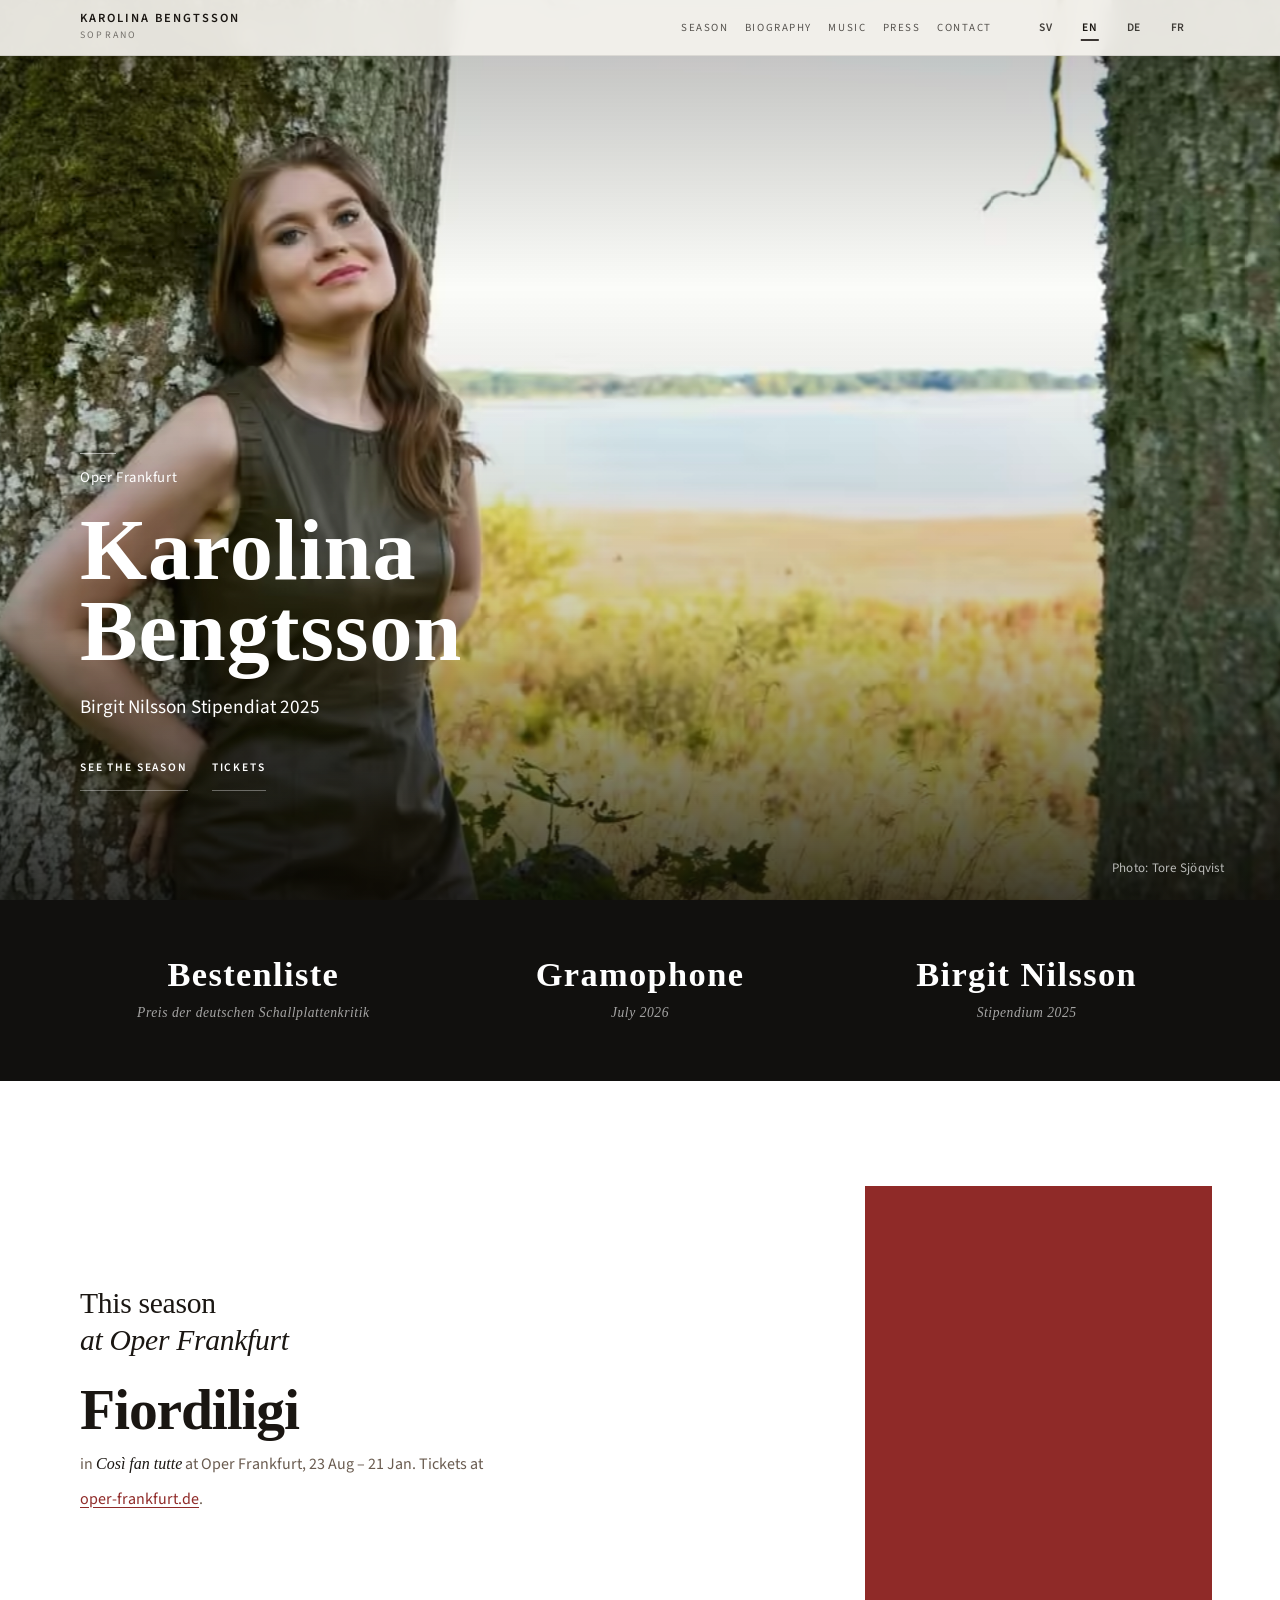
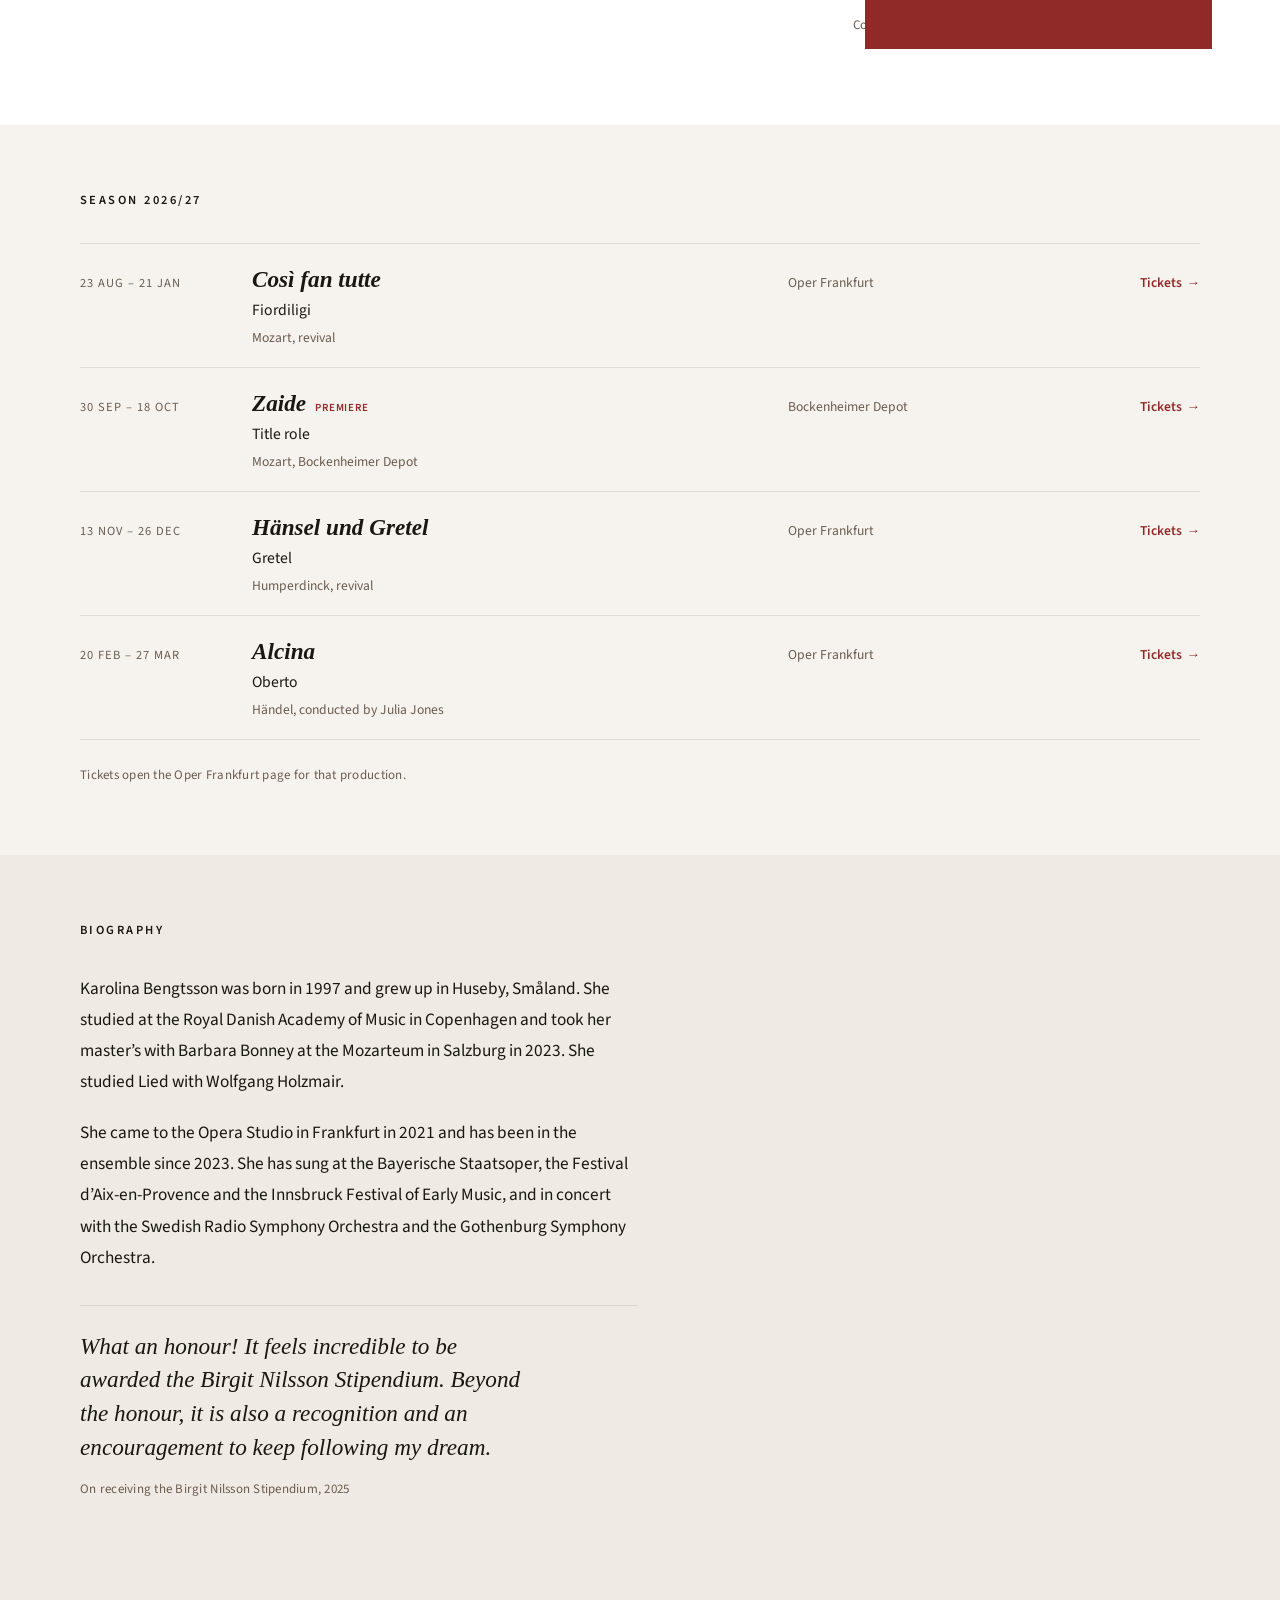
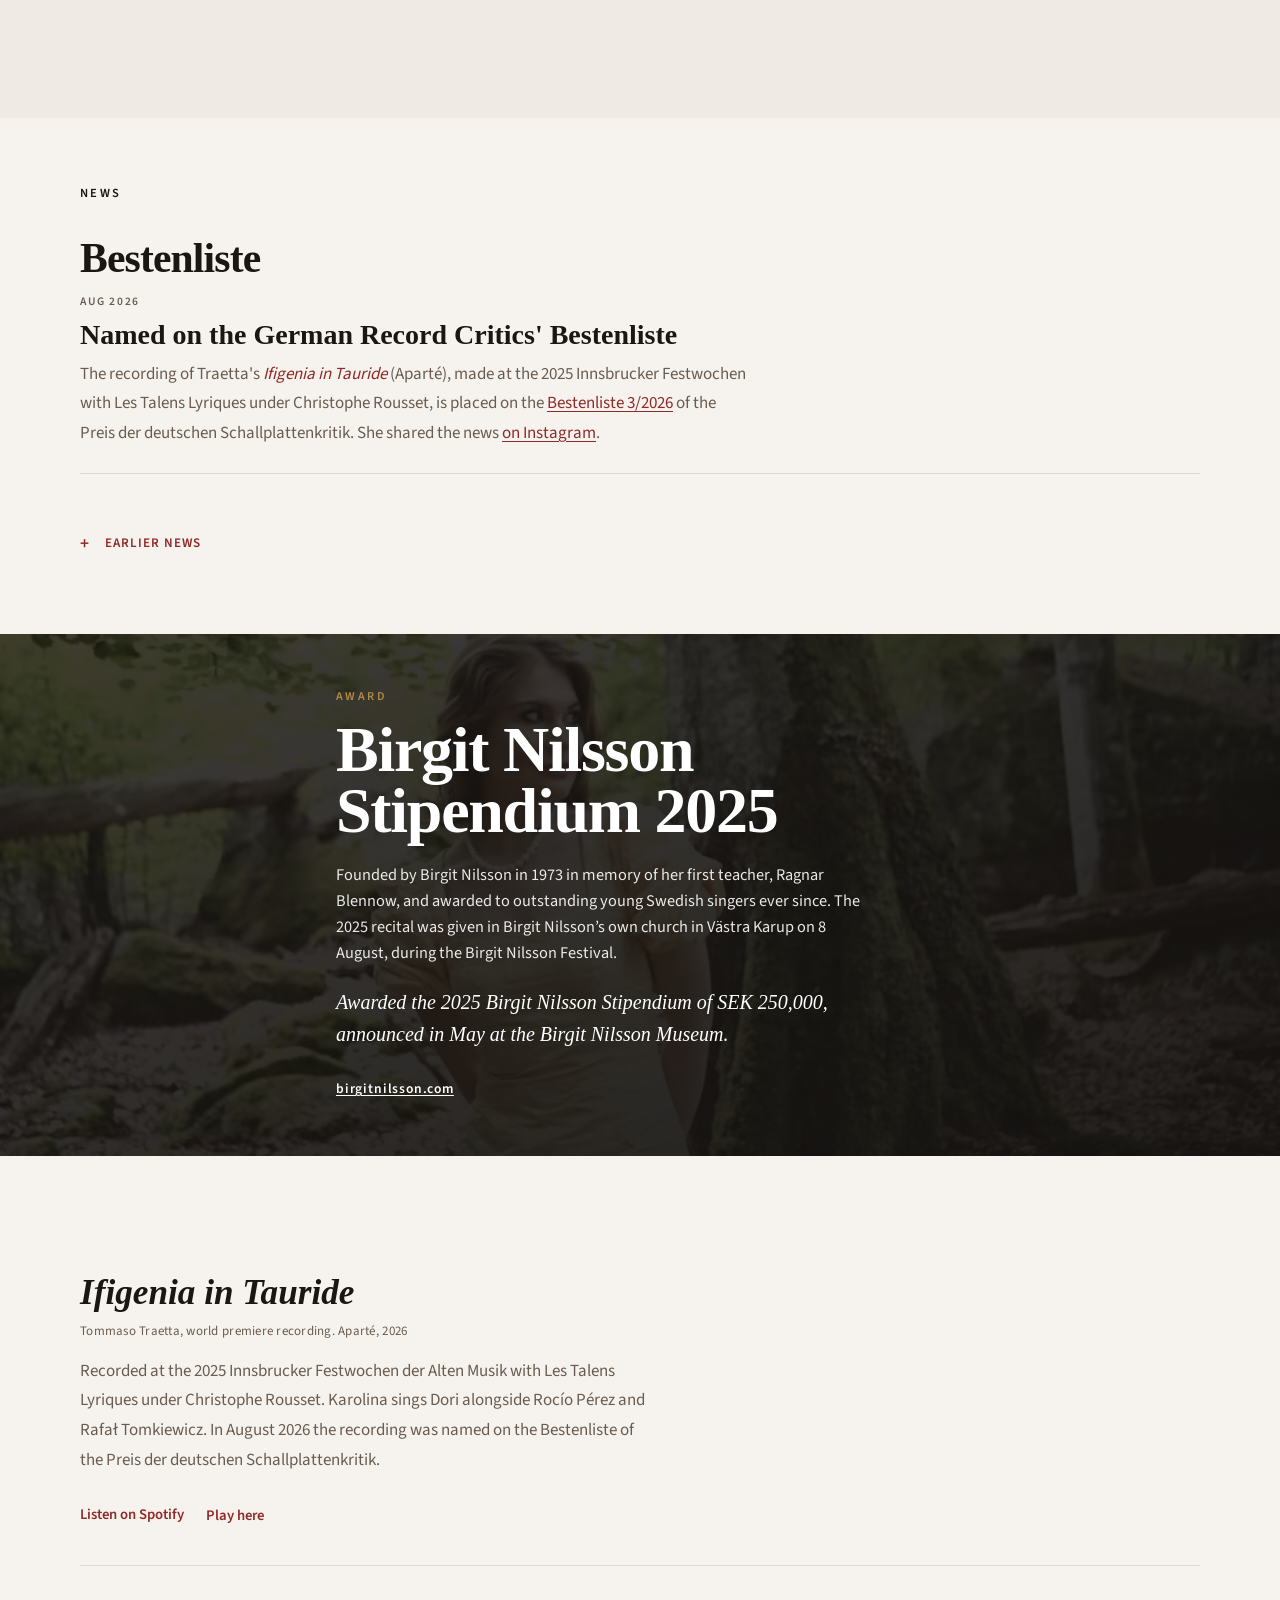
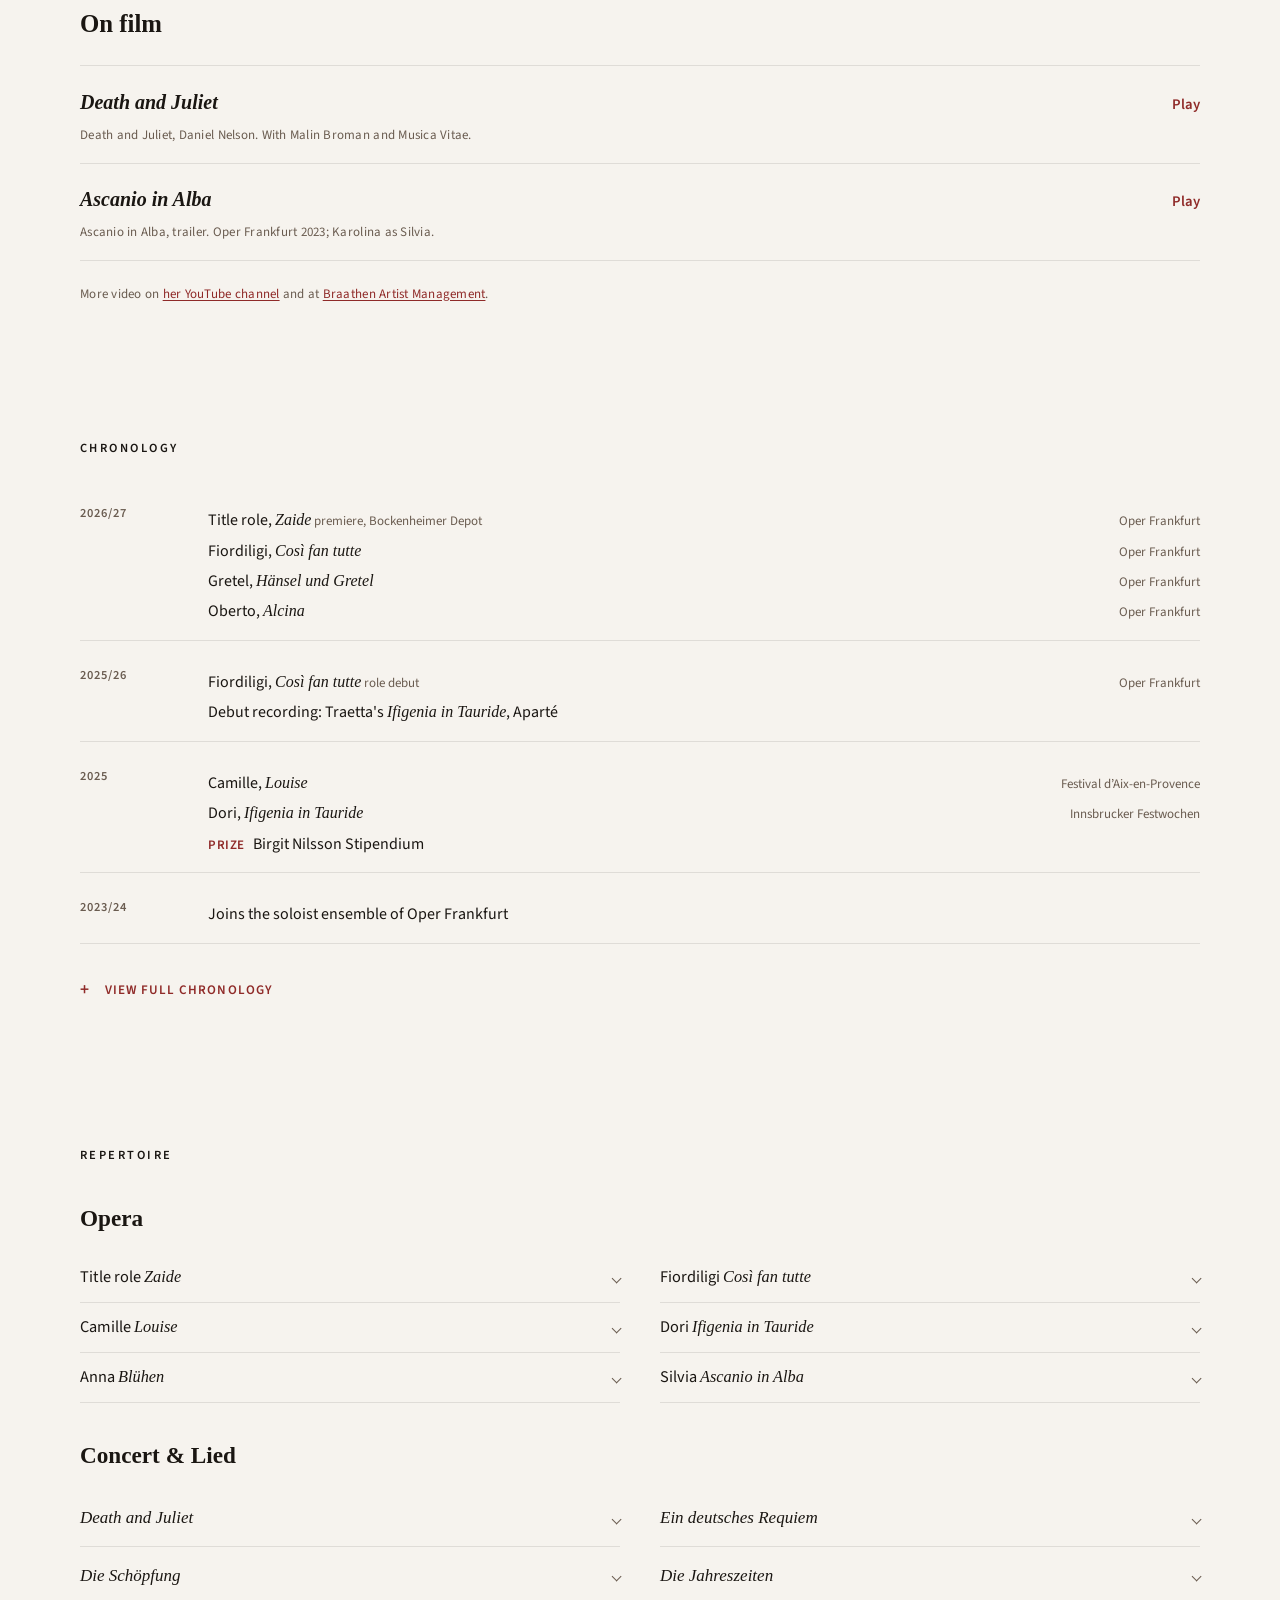
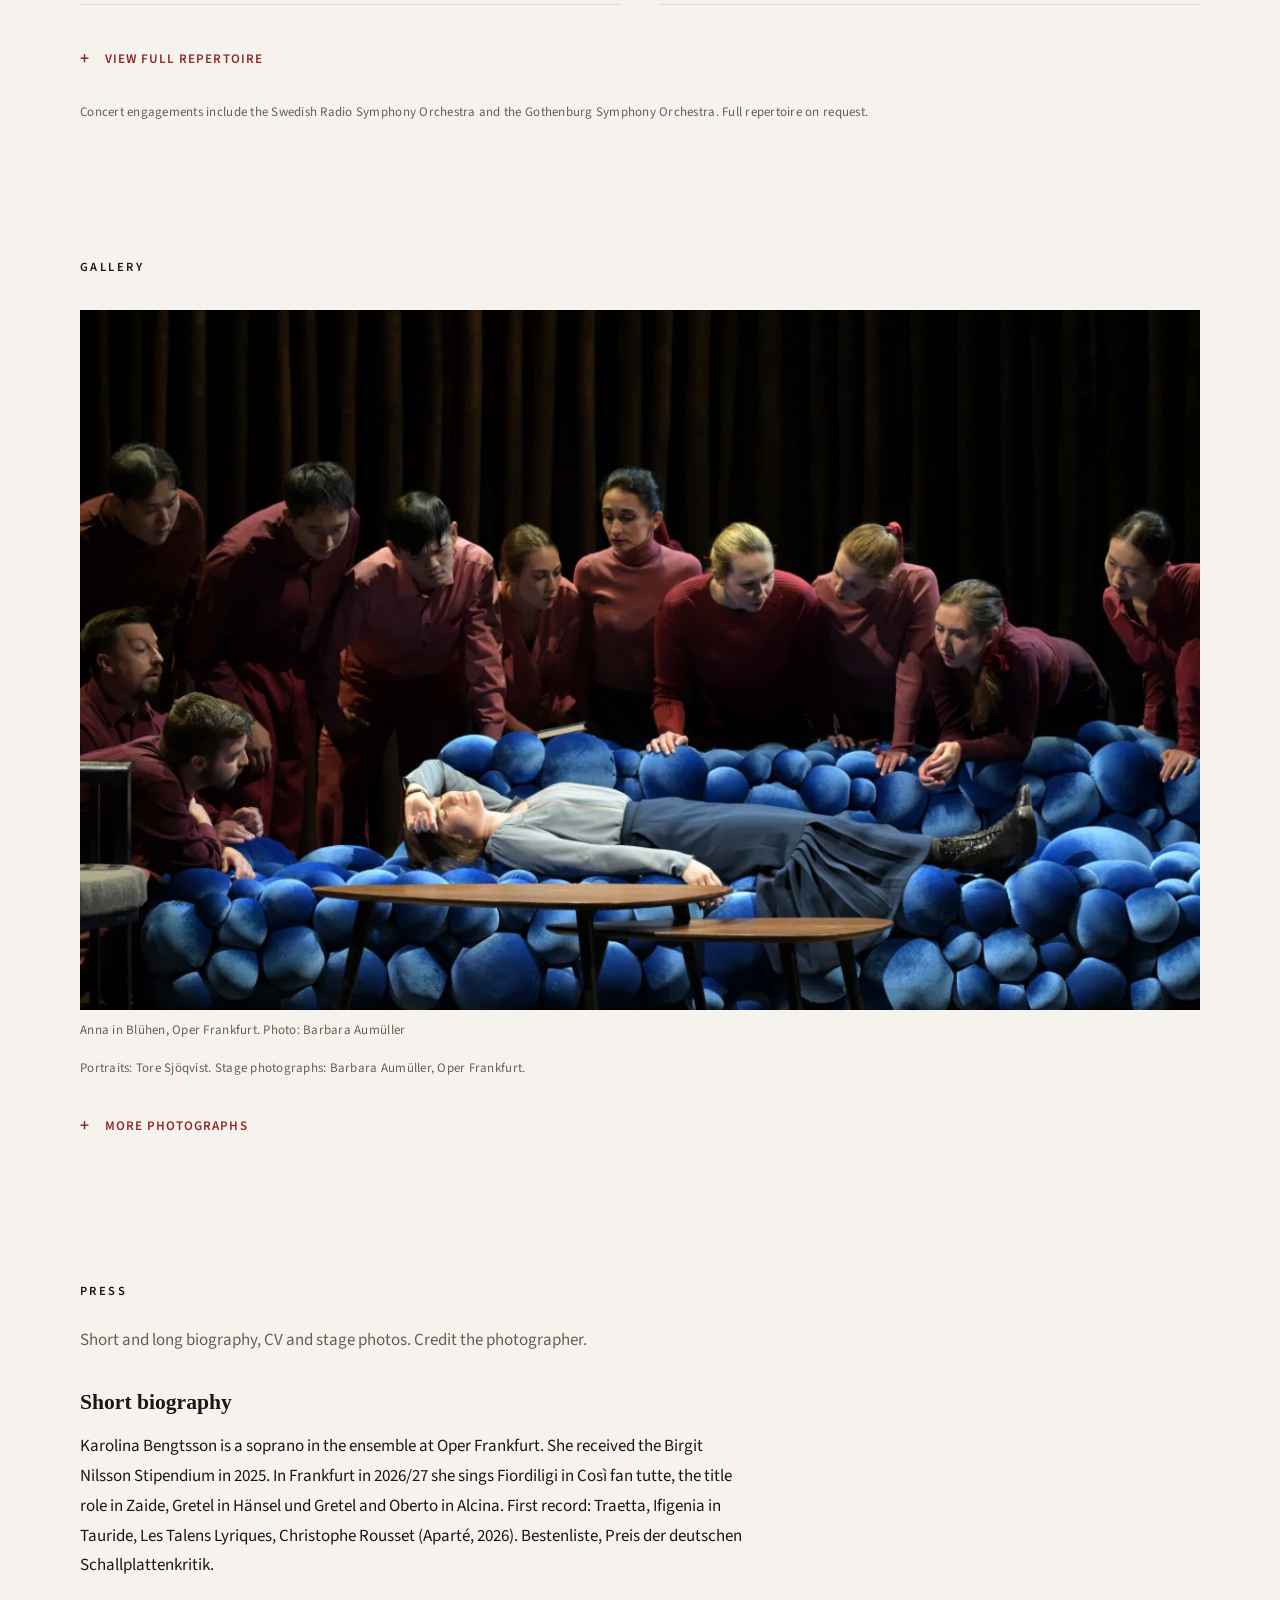
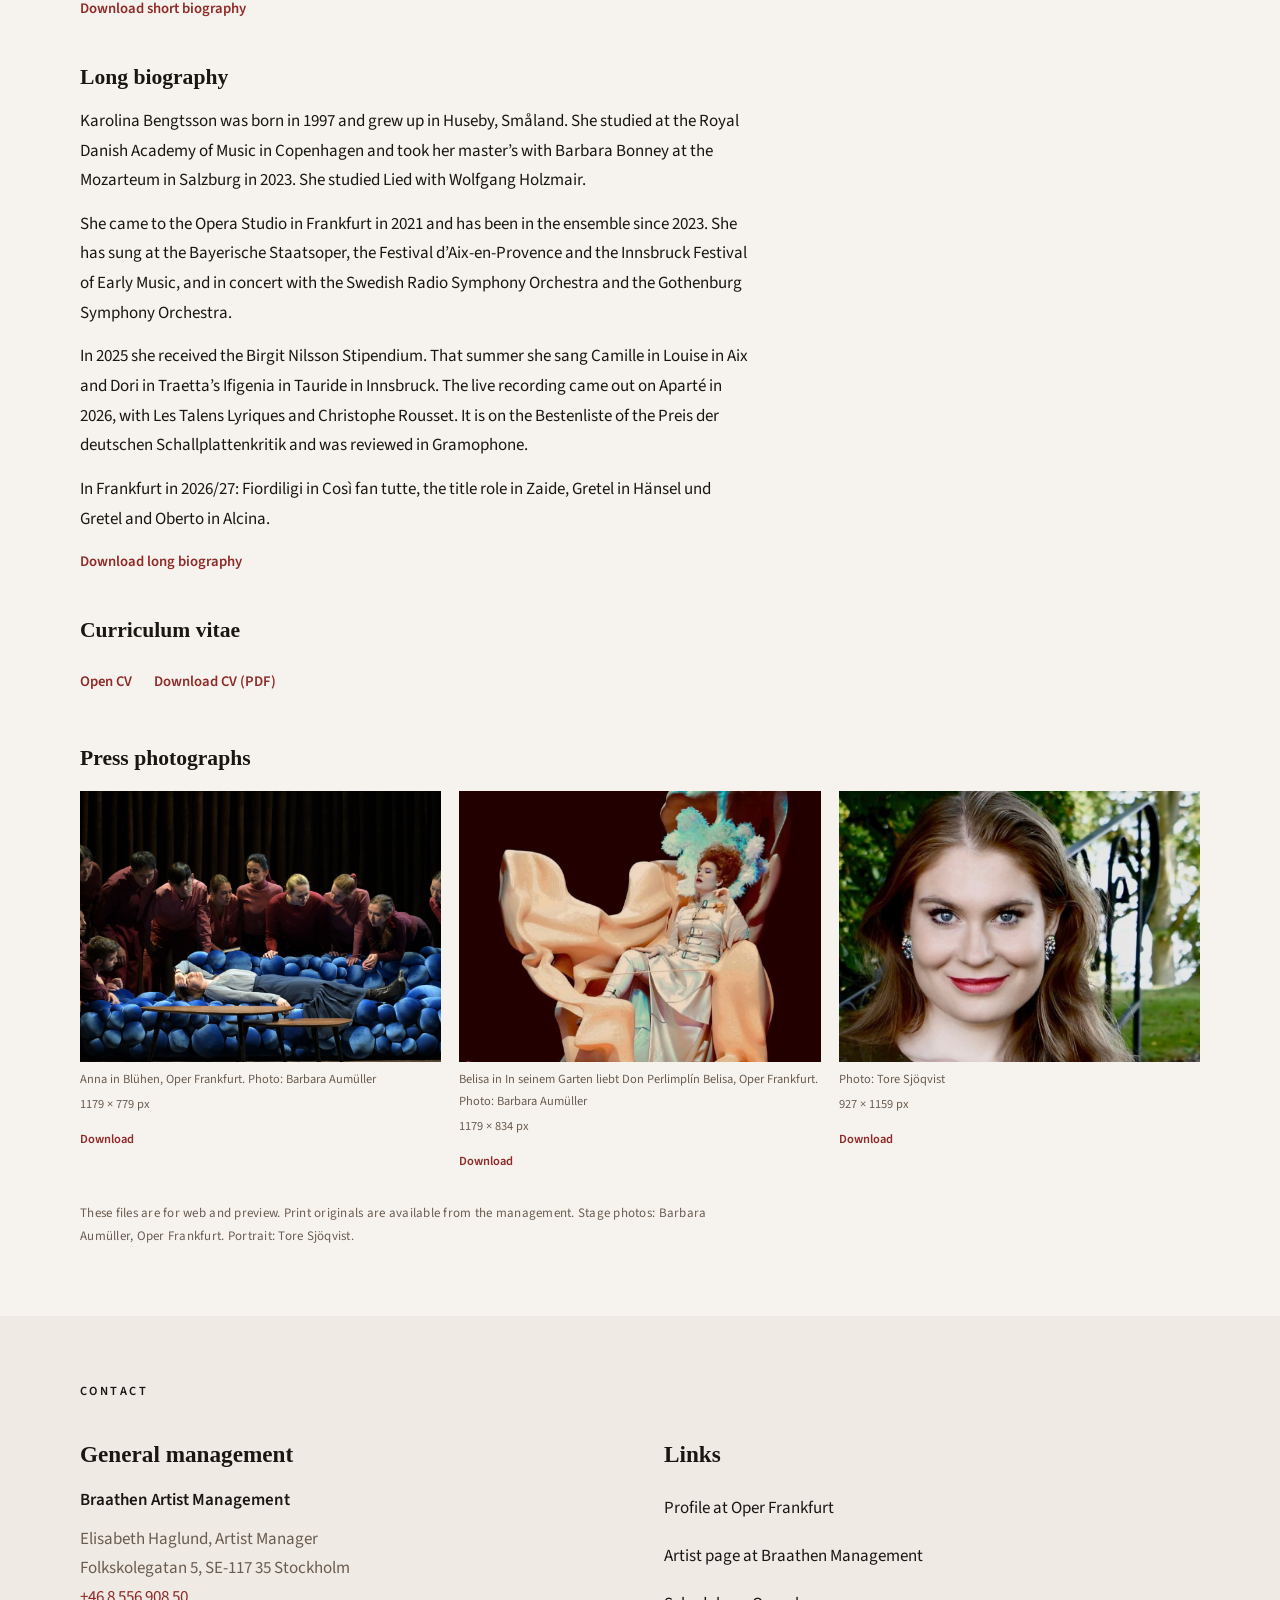
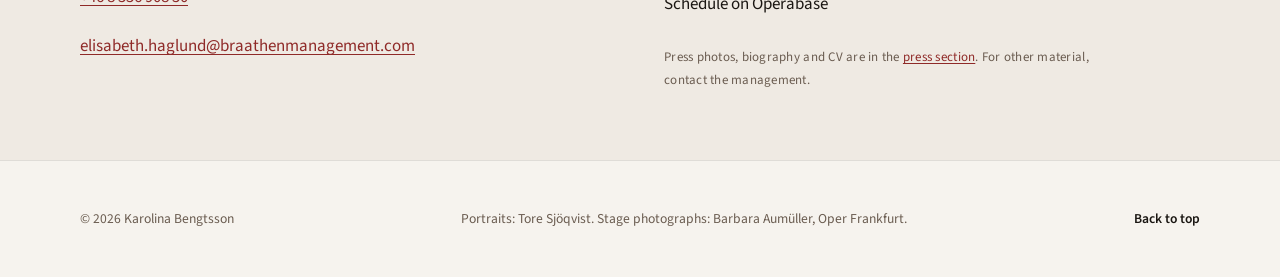
==== commit 175e3c1c: "Restyle the site toward a quieter, more editorial look Paper-white pages, a thinner header, text lin" ====
--- a/index.html
+++ b/index.html
@@ -5,7 +5,7 @@
   <meta name="viewport" content="width=device-width, initial-scale=1, viewport-fit=cover">
   <title>Karolina Bengtsson, sopran</title>
   <meta name="description" content="Karolina Bengtsson, svensk sopran. Medlem av Oper Frankfurts solistensemble, Birgit Nilsson-stipendiat 2025. Biografi, kronologi, repertoar och säsongen 2026/27.">
-  <meta name="theme-color" content="#efe2c8">
+  <meta name="theme-color" content="#f6f3ee">
   <meta name="robots" content="index,follow">
   <meta property="og:title" content="Karolina Bengtsson, sopran">
   <meta property="og:description" content="Karolina Bengtsson, svensk sopran. Medlem av Oper Frankfurts solistensemble, Birgit Nilsson-stipendiat 2025.">
@@ -62,10 +62,10 @@
   <link rel="preload" href="fonts/source-sans-3-400.woff2" as="font" type="font/woff2" crossorigin>
   <link rel="preload" href="fonts/source-sans-3-600.woff2" as="font" type="font/woff2" crossorigin>
   <link rel="preload" as="image" type="image/avif" href="img/lakeside-640.avif" imagesrcset="img/lakeside-480.avif 480w, img/lakeside-640.avif 640w, img/lakeside-768.avif 768w, img/lakeside.avif 1024w" imagesizes="100vw">
-  <style>@font-face{font-family:"Fraunces";font-style:normal;font-weight:600;font-display:swap;src:url("fonts/fraunces-600.woff2") format("woff2");unicode-range:U+0000-00FF,U+0131,U+0152-0153,U+02BB-02BC,U+02C6,U+02DA,U+02DC,U+0304,U+0308,U+0329,U+2000-206F,U+20AC,U+2122,U+2191,U+2193,U+2212,U+2215,U+FEFF,U+FFFD}@font-face{font-family:"Source Sans 3";font-style:normal;font-weight:400;font-display:swap;src:url("fonts/source-sans-3-400.woff2") format("woff2");unicode-range:U+0000-00FF,U+0131,U+0152-0153,U+02BB-02BC,U+02C6,U+02DA,U+02DC,U+0304,U+0308,U+0329,U+2000-206F,U+20AC,U+2122,U+2191,U+2193,U+2212,U+2215,U+FEFF,U+FFFD}@font-face{font-family:"Source Sans 3";font-style:normal;font-weight:600;font-display:swap;src:url("fonts/source-sans-3-600.woff2") format("woff2");unicode-range:U+0000-00FF,U+0131,U+0152-0153,U+02BB-02BC,U+02C6,U+02DA,U+02DC,U+0304,U+0308,U+0329,U+2000-206F,U+20AC,U+2122,U+2191,U+2193,U+2212,U+2215,U+FEFF,U+FFFD}:root{--bg:#efe2c8;--bg-card:#f7eedd;--bg-subtle:#e4d2b4;--ink:#2b1c12;--muted:#6e4f38;--muted-light:#8a6a4e;--accent:#9c2d2a;--accent-hover:#7a211f;--gold:#c49a4a;--stage:#1c1410;--border:rgba(80,48,24,0.14);--shadow-sm:0 1px 3px rgba(80,40,16,0.06),0 1px 2px rgba(80,40,16,0.04);--shadow-md:0 6px 18px rgba(80,40,16,0.08),0 2px 6px rgba(80,40,16,0.04);--display:"Fraunces","Iowan Old Style",Palatino,Georgia,serif;--sans:"Source Sans 3","Segoe UI",Helvetica,Arial,sans-serif;--page:72rem;--gutter:clamp(1.85rem,5.5vw,3.5rem);--ease:cubic-bezier(0.22,1,0.36,1)}*,*::before,*::after{box-sizing:border-box}html{scroll-behavior:smooth;scroll-padding-top:4.5rem;padding-left:env(safe-area-inset-left,0);padding-right:env(safe-area-inset-right,0)}@media (prefers-reduced-motion:reduce){html{scroll-behavior:auto}*,*::before,*::after{animation-duration:0.01ms !important;transition-duration:0.01ms !important}.reveal{opacity:1 !important;transform:none !important}}body{margin:0;background:var(--bg);color:var(--ink);font-family:var(--sans);font-size:1.0625rem;line-height:1.65;text-rendering:optimizeLegibility;overflow-wrap:break-word}img{max-width:100%;height:auto;display:block;background:var(--bg-subtle)}iframe{display:block;border:0;width:100%}a{color:var(--accent);text-underline-offset:0.16em}a:hover{color:var(--accent-hover)}:focus{outline:none}:focus-visible{outline:2px solid var(--accent);outline-offset:3px}::selection{background:var(--accent);color:#ffffff}.visually-hidden{position:absolute;width:1px;height:1px;padding:0;margin:-1px;overflow:hidden;clip:rect(0,0,0,0);white-space:nowrap;border:0}.skip{position:absolute;left:var(--gutter);top:0.6rem;z-index:50;padding:0.55rem 0.75rem;background:#ffffff;color:var(--accent);transform:translateY(-180%)}.skip:focus{transform:none}.top-anchor{position:absolute;top:0;left:0;width:1px;height:1px;overflow:hidden}.wrap{width:min(100% - 2 * var(--gutter),var(--page));margin-inline:auto}#main.is-lang-fading{opacity:0.42}@media (prefers-reduced-motion:no-preference){#main{transition:opacity 0.14s ease}}.meta,.gallery-credit,.season-note,.rep-foot,.media-more,.press,.feature-photo figcaption,.bio-photo figcaption,.hero-credit{font-family:var(--sans);font-size:0.8125rem;font-weight:400;letter-spacing:0.02em;color:var(--muted)}.site-header{position:fixed;inset:0 0 auto;z-index:30;color:var(--ink);background:var(--bg-card);border-bottom:1px solid var(--border);padding-top:env(safe-area-inset-top,0)}.header-inner{display:grid;grid-template-columns:auto 1fr auto;grid-template-areas:"brand nav tools";align-items:center;column-gap:1.15rem;padding:0.45rem 0}.header-mark{grid-area:brand;display:flex;flex-direction:column;gap:0.05rem;color:inherit;text-decoration:none;min-width:0}.header-mark:hover{color:inherit}.header-mark-name{font-family:var(--display);font-size:1.15rem;font-weight:600;letter-spacing:0.04em;line-height:1.1}.header-mark-voice{font-size:0.7rem;font-weight:500;letter-spacing:0.18em;text-transform:uppercase;opacity:0.75}.header-tools{grid-area:tools;display:flex;align-items:center;gap:0.15rem}.nav{grid-area:nav;display:flex;flex-wrap:nowrap;justify-content:flex-end;gap:0.05rem}.nav a{color:inherit;text-decoration:none;font-size:0.72rem;font-weight:600;letter-spacing:0.04em;text-transform:uppercase;padding:0.45rem 0.38rem;min-height:44px;display:inline-flex;align-items:center;opacity:1}.nav a:hover,.nav a[aria-current="page"]{color:var(--accent)}.lang{position:relative;display:flex;align-items:center}.lang button{appearance:none;position:relative;border:0;background:none;color:inherit;font-family:var(--sans);font-size:0.72rem;font-weight:600;letter-spacing:0.06em;min-width:44px;min-height:44px;padding:0;cursor:pointer;opacity:0.82}.lang button[aria-pressed="true"],.lang button:hover{opacity:1}.lang button[aria-pressed="true"]::after{content:"";position:absolute;left:50%;bottom:0.55rem;width:1.15rem;height:1.5px;background:currentColor;transform:translateX(-50%);pointer-events:none;opacity:0.85}.menu-btn{display:none;appearance:none;border:0;background:none;color:inherit;font-family:var(--sans);font-size:0.78rem;font-weight:600;letter-spacing:0.08em;text-transform:uppercase;min-height:44px;min-width:44px;padding:0 0.55rem;cursor:pointer}@media (max-width:959px){.header-inner{grid-template-columns:1fr auto;grid-template-areas:"brand tools";padding:0.55rem 0}.site-header:has(.nav.is-open) .header-inner,.site-header.is-menu-open .header-inner{grid-template-areas:"brand tools" "nav nav"}.menu-btn{display:inline-flex;align-items:center;justify-content:center}.nav{display:none;flex-direction:column;justify-content:flex-start;width:100%;margin-top:0.2rem;padding:0.2rem 0 0.45rem}.nav.is-open{display:flex;grid-area:nav}.nav a{font-size:1rem;letter-spacing:0.04em;padding:0.7rem 0}}.hero{position:relative;min-height:100svh;display:flex;align-items:flex-end;color:#ffffff;overflow:hidden}.hero-media{position:absolute;inset:0}.hero-media img{width:100%;height:100%;object-fit:cover;object-position:28% 40%;transform:scale(1.04)}@media (prefers-reduced-motion:no-preference){.hero-media img{animation:hero-drift 18s var(--ease) both}}@keyframes hero-drift{from{transform:scale(1.08)}to{transform:scale(1.04)}}.hero-shade{position:absolute;inset:0;background:linear-gradient(90deg,rgba(10,8,6,0.78) 0%,rgba(10,8,6,0.22) 48%,rgba(10,8,6,0.08) 70%,rgba(10,8,6,0.42) 100%),linear-gradient(180deg,rgba(10,8,6,0.48) 0%,transparent 30%,rgba(10,8,6,0.38) 74%,rgba(10,8,6,0.9) 100%);pointer-events:none}.hero-content{position:relative;z-index:1;padding:8rem 0 5.75rem}.hero-kicker{display:flex;flex-direction:column;align-items:flex-start;gap:0.7rem;margin:0 0 1.15rem;font-size:0.92rem;font-weight:500;letter-spacing:0.04em;opacity:0.9}.hero-kicker::before{content:"";width:2.25rem;height:1px;background:currentColor;opacity:0.55}.hero-brand{margin:0;font-family:var(--display);font-optical-sizing:auto;font-weight:600;font-size:clamp(2.85rem,9.5vw,6.6rem);line-height:0.92;letter-spacing:-0.025em}.hero-brand span{display:block}.hero-line{margin:1.35rem 0 0;max-width:22rem;font-size:clamp(1.05rem,2vw,1.2rem);line-height:1.45;font-weight:400;opacity:0.92}.hero-actions{display:flex;flex-wrap:wrap;gap:0.75rem;margin-top:1.85rem}.btn{display:inline-flex;align-items:center;justify-content:center;min-height:2.85rem;padding:0.65rem 1.35rem;font-family:var(--sans);font-size:0.82rem;font-weight:600;letter-spacing:0.08em;text-transform:uppercase;text-decoration:none;border-radius:4px;transition:background 0.25s ease,color 0.25s ease,border-color 0.25s ease,transform 0.2s ease}.btn-solid{background:#ffffff;color:var(--ink);border:1px solid #ffffff}.btn-solid:hover{background:var(--bg-subtle);color:var(--ink);transform:translateY(-1px)}.btn-ghost{background:transparent;color:#ffffff;border:1px solid rgba(255,255,255,0.4)}.btn-ghost:hover{border-color:#ffffff;color:#ffffff;background:rgba(255,255,255,0.1);transform:translateY(-1px)}.hero-credit{position:absolute;right:var(--gutter);bottom:1.25rem;z-index:1;margin:0;padding-right:0.25rem;color:rgba(255,255,255,0.7)}@media (prefers-reduced-motion:no-preference){.hero-kicker,.hero-brand,.hero-line,.hero-actions{animation:rise 0.52s var(--ease) both}.hero-kicker{animation-delay:0.02s}.hero-brand{animation-delay:0.08s}.hero-line{animation-delay:0.14s}.hero-actions{animation-delay:0.2s}}@keyframes rise{from{opacity:0;transform:translateY(0.55rem)}to{opacity:1;transform:translateY(0)}}@media (max-width:700px){.hero-content{padding:7.25rem 0 4.75rem}.hero-media img{object-position:22% 35%}.hero-credit{left:var(--gutter);right:auto;bottom:0.85rem}}.feature{padding:clamp(2.4rem,5vw,4.25rem) 0;background:var(--bg-card);box-shadow:var(--shadow-sm)}.feature-grid{display:grid;grid-template-columns:minmax(0,1.35fr) minmax(12rem,0.65fr);gap:clamp(1.5rem,4vw,3.5rem);align-items:center}.feature-lead{margin:0;max-width:18rem;font-family:var(--display);font-size:clamp(1.45rem,2.6vw,1.85rem);font-weight:500;line-height:1.25;letter-spacing:-0.01em}.feature-lead .accent{display:block;color:var(--accent);font-style:italic}.feature-role{margin:1.4rem 0 0;font-family:var(--display);font-size:clamp(2.4rem,5vw,3.6rem);font-weight:600;line-height:1;letter-spacing:-0.02em}.feature-meta{margin:0.85rem 0 0;max-width:28rem;color:var(--muted);font-size:1rem;line-height:1.55}.feature-meta em{font-family:var(--display);font-style:italic;color:var(--accent)}.feature-photo{margin:0}.feature-photo picture,.feature-photo img{width:100%;display:block}.feature-photo img{aspect-ratio:4 / 5;object-fit:cover;object-position:38% 18%;border-radius:0;box-shadow:var(--shadow-md)}.feature-photo figcaption{margin-top:0.7rem}@media (max-width:800px){.feature-grid{grid-template-columns:1fr}.feature-photo{order:-1}.feature-photo img{max-height:70vw}}.section{padding:clamp(1.85rem,4vw,3.1rem) 0}.section-head{margin-bottom:clamp(1.1rem,2.4vw,1.85rem)}.section-head h2{margin:0;font-family:var(--display);font-optical-sizing:auto;font-size:clamp(2.2rem,4.5vw,3.1rem);font-weight:600;letter-spacing:-0.02em;line-height:1.05}.section-bio{background:var(--bg-subtle)}.bio-layout{display:grid;grid-template-columns:minmax(0,1fr) minmax(16rem,0.92fr);gap:clamp(1.5rem,4vw,3rem);align-items:start}.bio-copy p{margin:0 0 1.15rem;max-width:42rem;color:var(--ink)}.bio-copy p:last-of-type{margin-bottom:0}.quote{margin:2rem 0 0;padding:1.5rem 0 0;border-top:1px solid var(--border)}.quote blockquote{margin:0;font-family:var(--display);font-size:clamp(1.25rem,2.2vw,1.55rem);font-style:italic;font-weight:500;line-height:1.35;max-width:28rem;color:var(--ink)}.quote figcaption{margin-top:0.85rem;font-size:0.8125rem;color:var(--muted);letter-spacing:0.02em}.bio-photo{margin:0;position:sticky;top:5.5rem;background:#1c1410;padding:0.7rem 0.7rem 0;box-shadow:var(--shadow-md)}.bio-photo picture,.bio-photo img{width:100%;display:block}.bio-photo img{aspect-ratio:4 / 5;object-fit:cover;object-position:50% 12%}.bio-photo figcaption{margin:0;padding:0.65rem 0.15rem 0.7rem;color:rgba(255,255,255,0.62)}@media (max-width:860px){.bio-layout{grid-template-columns:1fr}.bio-photo{position:static;order:-1}.bio-photo img{max-height:62vw}}.season-list{display:grid;gap:0;border-top:1px solid var(--border)}.season-row{display:grid;grid-template-columns:9.5rem minmax(0,1.4fr) minmax(0,0.9fr) auto;gap:0.75rem 1.25rem;align-items:baseline;padding:1.05rem 0;border-bottom:1px solid var(--border)}.season-row-dates{margin:0;font-size:0.8rem;font-weight:600;letter-spacing:0.04em;text-transform:uppercase;color:var(--accent)}.season-row-work{margin:0;font-family:var(--display);font-size:1.45rem;font-weight:600;line-height:1.15;display:flex;flex-wrap:wrap;align-items:baseline;gap:0.55rem}.season-row-work em{font-style:italic;color:var(--accent)}.season-flag{font-family:var(--sans);font-size:0.68rem;font-weight:600;letter-spacing:0.08em;text-transform:uppercase;color:var(--accent)}.season-row-role{margin:0.25rem 0 0;font-size:0.98rem}.season-row-sub{margin:0.15rem 0 0;font-size:0.85rem;color:var(--muted)}.season-row-venue{margin:0;font-size:0.85rem;color:var(--muted)}.season-row-ticket{font-size:0.85rem;font-weight:600;color:var(--accent);text-decoration:none;display:inline-flex;align-items:center;min-height:44px;gap:0.25rem;justify-self:end}.season-row-ticket:hover{color:var(--accent-hover);text-decoration:underline}@media (max-width:800px){.season-row{grid-template-columns:1fr auto;grid-template-areas:"dates ticket" "main main" "venue venue"}.season-row-dates{grid-area:dates}.season-row-main{grid-area:main}.season-row-venue{grid-area:venue}.season-row-ticket{grid-area:ticket}}.season-note{margin:1.5rem 0 0}.season-note a,.feature-meta a{display:inline-flex;align-items:center;min-height:44px}.news-list{display:grid;gap:1.5rem}.news-lead{padding:0 0 1.5rem;border-bottom:1px solid var(--border)}.news-display{margin:0 0 0.65rem;font-family:var(--display);font-size:clamp(1.8rem,4vw,2.6rem);font-weight:600;line-height:1.1;letter-spacing:-0.02em}.news-date{margin:0 0 0.4rem;font-size:0.78rem;font-weight:600;letter-spacing:0.08em;text-transform:uppercase;color:var(--accent)}.news-lead h3,.news-item h3{margin:0;font-family:var(--display);font-size:clamp(1.35rem,2.4vw,1.75rem);font-weight:600;line-height:1.15}.news-lead .body,.news-item .body{margin:0.55rem 0 0;max-width:42rem;color:var(--muted)}.news-lead .body em,.news-item .body em{color:var(--accent);font-style:italic}.news-rest{display:grid;gap:0}.news-item{padding:1.15rem 0;border-bottom:1px solid var(--border)}.stipend{position:relative;padding:clamp(2rem,4.5vw,3.25rem) 0;background:#141210;color:#ffffff}.stipend-inner{max-width:38rem}.stipend-eyebrow{margin:0 0 0.85rem;font-size:0.75rem;font-weight:600;letter-spacing:0.2em;text-transform:uppercase;color:var(--gold)}.stipend-title{margin:0;font-family:var(--display);font-size:clamp(2.4rem,5.5vw,4rem);font-weight:600;line-height:0.95;letter-spacing:-0.02em}.stipend-title span{display:block}.stipend-body,.stipend-award{margin:1.25rem 0 0;max-width:34rem;font-size:1.02rem;line-height:1.6;opacity:0.9}.stipend-award{font-family:var(--display);font-size:1.25rem;font-style:italic;opacity:1}.stipend-link{margin:1.5rem 0 0}.stipend-link a{color:#ffffff;font-size:0.85rem;font-weight:600;letter-spacing:0.06em}.stipend-link a:hover{color:var(--gold)}.media-album{margin-bottom:2.25rem;padding-bottom:1.75rem;border-bottom:1px solid var(--border)}.media-copy h3{margin:0;font-family:var(--display);font-size:clamp(1.7rem,3vw,2.2rem);font-weight:600;line-height:1.1}.media-meta{margin:0.45rem 0 0.85rem}.media-copy .body{margin:0;color:var(--muted);max-width:36rem}.media-actions{display:flex;flex-wrap:wrap;gap:0.35rem 1.35rem;margin:1.1rem 0 0}.text-link,button.text-link{appearance:none;border:0;background:none;padding:0;font-family:var(--sans);font-size:0.92rem;font-weight:600;color:var(--accent);text-decoration:none;cursor:pointer;min-height:44px;display:inline-flex;align-items:center}.text-link:hover,button.text-link:hover{color:var(--accent-hover);text-decoration:underline}.media-player{margin-top:1rem;background:#111110}.media-player iframe{min-height:220px}.film-list{display:grid;gap:0;border-top:1px solid var(--border)}.film-row{display:grid;grid-template-columns:minmax(0,1fr) auto;gap:0.35rem 1.25rem;align-items:baseline;padding:1rem 0;border-bottom:1px solid var(--border)}.film-row h4{margin:0;font-family:var(--display);font-size:1.25rem;font-weight:600}.film-row h4 em{font-style:italic}.film-row .meta{margin:0.25rem 0 0}.film-row .media-player{grid-column:1 / -1}.films h3{margin:0 0 1.25rem;font-family:var(--display);font-size:1.55rem;font-weight:600}.media-more{margin:1.35rem 0 0}#chrono-list,#chrono-full{display:grid;gap:0.75rem}.year-block{padding:0.85rem 0;border-bottom:1px solid var(--border);display:grid;grid-template-columns:6.5rem minmax(0,1fr);gap:0.35rem 1.5rem}.year{margin:0;font-size:0.85rem;font-weight:600;letter-spacing:0.04em;color:var(--accent);line-height:1.4}.year-entries{margin:0;padding:0;list-style:none}.year-entries li{display:flex;flex-wrap:wrap;align-items:baseline;justify-content:space-between;gap:0.15rem 1.25rem;padding:0.2rem 0;font-size:1rem;line-height:1.5}.year-entries em{font-family:var(--display);font-style:italic;color:var(--accent)}.year-entries .venue,.year-entries .hint,.year-entries .prize{font-size:0.8125rem;color:var(--muted)}.year-entries .prize{margin-right:0.35rem;font-weight:600;letter-spacing:0.04em;text-transform:uppercase;color:var(--accent)}@media (max-width:640px){.year-block{grid-template-columns:1fr;padding:1rem 1.25rem}}.rep-group{margin-bottom:2rem}.rep-group h3{margin:0 0 0.85rem;font-family:var(--display);font-size:1.45rem;font-weight:600}.rep-cols{display:grid;grid-template-columns:1fr;gap:0;align-items:start}@media (min-width:900px){.rep-cols{grid-template-columns:1fr 1fr;gap:0 2.5rem;align-items:start}}.rep{align-self:start;padding:0;border-bottom:1px solid var(--border)}.rep summary{display:flex;align-items:baseline;justify-content:space-between;gap:0.75rem;padding:0.85rem 0;cursor:pointer;min-height:44px;list-style:none}.rep summary::-webkit-details-marker{display:none}.rep .who{font-size:1.02rem;line-height:1.35}.rep .work{font-family:var(--display);font-style:italic;color:var(--muted)}.rep .work:first-child{color:var(--ink)}.chevron{flex:none;width:0.45rem;height:0.45rem;margin-top:0.35rem;border-right:1.5px solid var(--muted);border-bottom:1.5px solid var(--muted);transform:rotate(45deg);transition:transform 0.25s ease,border-color 0.25s ease}.rep[open] .chevron{transform:rotate(-135deg);border-color:var(--accent)}.rep-body{padding:0 0 1rem;border-top:1px solid var(--border);margin-top:0.25rem}.rep-meta{margin:0.75rem 0 0.45rem;color:var(--muted)}.rep-row{display:grid;grid-template-columns:7.5rem minmax(0,1fr);gap:0.2rem 0.85rem;margin:0.2rem 0;font-size:0.95rem;line-height:1.5}.rep-row .k{margin:0;color:var(--muted);font-size:0.78rem;font-weight:600;letter-spacing:0.04em;text-transform:uppercase;padding-top:0.25rem}.rep-foot{margin:1.25rem 0 0}@media (max-width:420px){.rep-row{grid-template-columns:1fr}}.full-fold{margin-top:1.5rem}.full-fold>summary{display:flex;align-items:center;gap:0.55rem;cursor:pointer;font-size:0.82rem;font-weight:600;letter-spacing:0.08em;text-transform:uppercase;color:var(--accent);list-style:none;padding:0.55rem 0;min-height:44px}.full-fold>summary::-webkit-details-marker{display:none}.full-fold>summary::before{content:"+";display:inline-block;width:1rem;color:var(--accent);font-size:1.1rem;line-height:1}.full-fold[open]>summary::before{content:"–"}.section-gallery{background:var(--bg)}.gallery-stage{display:grid;grid-template-columns:1fr;gap:1rem 1.25rem}.shot{margin:0}.shot picture{display:block;overflow:hidden;background:var(--bg-subtle)}.shot picture,.shot img{width:100%;display:block}.shot img{object-fit:cover;transition:transform 0.7s var(--ease)}@media (prefers-reduced-motion:no-preference){.shot:hover img{transform:scale(1.03)}}.gallery-stage img{aspect-ratio:16 / 10;object-position:50% 32%;min-height:16rem}.shot figcaption{margin-top:0.55rem}.gallery-credit{margin:1rem 0 0}.gallery-more{display:grid;grid-template-columns:repeat(2,minmax(0,1fr));gap:1rem;margin-top:1.25rem}.gallery-more figure{margin:0}.gallery-more picture,.gallery-more img{width:100%;display:block}.gallery-more img{aspect-ratio:4 / 3;object-fit:cover}@media (max-width:800px){.gallery-stage img{min-height:12rem}.gallery-more{grid-template-columns:1fr}}.press-lead{margin:-0.5rem 0 1.75rem;max-width:38rem;color:var(--muted)}.press-docs{display:grid;gap:1.75rem 2.5rem}.press-doc h3,.press-photos-title{margin:0 0 0.65rem;font-family:var(--display);font-size:1.35rem;font-weight:600}.press-photos-title{margin:2.25rem 0 0.85rem}.press-bio p{margin:0 0 0.85rem;max-width:42rem}.press-bio p:last-child{margin-bottom:0.35rem}.press-cv-links{display:flex;flex-wrap:wrap;gap:0.25rem 1.35rem;margin:0}.press-photos{display:grid;grid-template-columns:repeat(3,minmax(0,1fr));gap:1rem 1.15rem}.press-shot{margin:0}.press-shot img{width:100%;aspect-ratio:4 / 3;object-fit:cover;object-position:50% 18%;background:var(--bg-subtle)}.press-shot figcaption{display:flex;flex-direction:column;gap:0.15rem;margin-top:0.45rem;font-size:0.78rem;color:var(--muted)}.press-shot a{font-weight:600;color:var(--accent);text-decoration:none;min-height:44px;display:inline-flex;align-items:center}.press-shot a:hover{text-decoration:underline}.press-usage{margin:1.15rem 0 0;max-width:40rem}@media (max-width:900px){.press-photos{grid-template-columns:repeat(2,minmax(0,1fr))}}.section-contact{background:var(--bg-subtle)}.contact-grid{display:grid;grid-template-columns:repeat(2,minmax(0,1fr));gap:2rem 3rem}.contact-grid h3{margin:0 0 0.75rem;font-family:var(--display);font-size:1.45rem;font-weight:600}.house{margin:0 0 0.55rem;font-weight:600}.contact-grid address{font-style:normal;color:var(--muted);line-height:1.7}.mail{display:inline-flex;align-items:center;min-height:44px;margin-top:0.85rem;font-weight:500}.contact-links{margin:0;padding:0;list-style:none}.contact-links li+li{margin-top:0.25rem}.contact-links a{text-decoration:none;font-weight:500;display:inline-flex;align-items:center;min-height:44px;color:var(--ink)}.contact-links a:hover{color:var(--accent);text-decoration:underline}.press{margin:1.25rem 0 0;max-width:28rem}@media (max-width:700px){.contact-grid{grid-template-columns:1fr}}.site-footer{padding:2rem 0;background:var(--bg-subtle);border-top:1px solid var(--border)}.footer-bar{display:flex;flex-wrap:wrap;gap:0.75rem 1.5rem;justify-content:space-between;align-items:baseline;font-size:0.85rem;color:var(--muted)}.footer-bar p{margin:0}.footer-bar a{color:var(--ink);text-decoration:none;font-weight:600;min-height:44px;display:inline-flex;align-items:center}.footer-bar a:hover{color:var(--accent)}.reveal{opacity:0;transform:translateY(1.25rem);transition:opacity 0.7s var(--ease),transform 0.7s var(--ease)}.reveal.is-in{opacity:1;transform:none}.missing{min-height:100svh;display:flex;flex-direction:column;justify-content:center;padding:4rem 0}.missing-kicker{margin:0 0 0.75rem;font-size:0.75rem;font-weight:600;letter-spacing:0.18em;text-transform:uppercase;color:var(--accent)}.missing h1{margin:0;font-family:var(--display);font-size:clamp(2.4rem,6vw,3.8rem);font-weight:600;line-height:1.05}.missing p{max-width:28rem;color:var(--muted)}.missing-link{margin-top:0.5rem;background:var(--ink);color:#ffffff;border-color:var(--ink)}.missing-link:hover{background:var(--accent);border-color:var(--accent);color:#ffffff}</style>
-  <link rel="stylesheet" href="css/fonts-late.css?v=20260816f" media="print" onload="this.media='all'">
-  <noscript><link rel="stylesheet" href="css/fonts-late.css?v=20260816f"></noscript>
-  <script src="js/site.min.js?v=20260816f" defer></script>
+  <style>@font-face{font-family:"Fraunces";font-style:normal;font-weight:600;font-display:swap;src:url("fonts/fraunces-600.woff2") format("woff2");unicode-range:U+0000-00FF,U+0131,U+0152-0153,U+02BB-02BC,U+02C6,U+02DA,U+02DC,U+0304,U+0308,U+0329,U+2000-206F,U+20AC,U+2122,U+2191,U+2193,U+2212,U+2215,U+FEFF,U+FFFD}@font-face{font-family:"Source Sans 3";font-style:normal;font-weight:400;font-display:swap;src:url("fonts/source-sans-3-400.woff2") format("woff2");unicode-range:U+0000-00FF,U+0131,U+0152-0153,U+02BB-02BC,U+02C6,U+02DA,U+02DC,U+0304,U+0308,U+0329,U+2000-206F,U+20AC,U+2122,U+2191,U+2193,U+2212,U+2215,U+FEFF,U+FFFD}@font-face{font-family:"Source Sans 3";font-style:normal;font-weight:600;font-display:swap;src:url("fonts/source-sans-3-600.woff2") format("woff2");unicode-range:U+0000-00FF,U+0131,U+0152-0153,U+02BB-02BC,U+02C6,U+02DA,U+02DC,U+0304,U+0308,U+0329,U+2000-206F,U+20AC,U+2122,U+2191,U+2193,U+2212,U+2215,U+FEFF,U+FFFD}:root{--bg:#f6f3ee;--bg-card:#ffffff;--bg-subtle:#efeae3;--ink:#1a1612;--muted:#6a5c50;--muted-light:#8a7b6e;--accent:#8f2a28;--accent-hover:#6e1f1d;--gold:#b08948;--stage:#11100e;--border:rgba(26,22,18,0.1);--shadow-sm:none;--shadow-md:none;--display:"Fraunces","Iowan Old Style",Palatino,Georgia,serif;--sans:"Source Sans 3","Segoe UI",Helvetica,Arial,sans-serif;--page:70rem;--gutter:clamp(1.6rem,5vw,3.25rem);--ease:cubic-bezier(0.22,1,0.36,1)}*,*::before,*::after{box-sizing:border-box}html{scroll-behavior:smooth;scroll-padding-top:4.5rem;padding-left:env(safe-area-inset-left,0);padding-right:env(safe-area-inset-right,0)}@media (prefers-reduced-motion:reduce){html{scroll-behavior:auto}*,*::before,*::after{animation-duration:0.01ms !important;transition-duration:0.01ms !important}.reveal{opacity:1 !important;transform:none !important}}body{margin:0;background:var(--bg);color:var(--ink);font-family:var(--sans);font-size:1.0625rem;line-height:1.75;text-rendering:optimizeLegibility;overflow-wrap:break-word}img{max-width:100%;height:auto;display:block;background:var(--bg-subtle)}iframe{display:block;border:0;width:100%}a{color:var(--accent);text-underline-offset:0.16em}a:hover{color:var(--accent-hover)}:focus{outline:none}:focus-visible{outline:2px solid var(--accent);outline-offset:3px}::selection{background:var(--accent);color:#ffffff}.visually-hidden{position:absolute;width:1px;height:1px;padding:0;margin:-1px;overflow:hidden;clip:rect(0,0,0,0);white-space:nowrap;border:0}.skip{position:absolute;left:var(--gutter);top:0.6rem;z-index:50;padding:0.55rem 0.75rem;background:#ffffff;color:var(--accent);transform:translateY(-180%)}.skip:focus{transform:none}.top-anchor{position:absolute;top:0;left:0;width:1px;height:1px;overflow:hidden}.wrap{width:min(100% - 2 * var(--gutter),var(--page));margin-inline:auto}#main.is-lang-fading{opacity:0.42}@media (prefers-reduced-motion:no-preference){#main{transition:opacity 0.14s ease}}.meta,.gallery-credit,.season-note,.rep-foot,.media-more,.press,.feature-photo figcaption,.bio-photo figcaption,.hero-credit{font-family:var(--sans);font-size:0.8125rem;font-weight:400;letter-spacing:0.02em;color:var(--muted)}.site-header{position:fixed;inset:0 0 auto;z-index:30;color:var(--ink);background:rgba(246,243,238,0.92);border-bottom:1px solid var(--border);padding-top:env(safe-area-inset-top,0);backdrop-filter:blur(10px)}.header-inner{display:grid;grid-template-columns:auto 1fr auto;grid-template-areas:"brand nav tools";align-items:center;column-gap:1.5rem;padding:0.35rem 0}.header-mark{grid-area:brand;display:flex;flex-direction:column;gap:0.05rem;color:inherit;text-decoration:none;min-width:0}.header-mark:hover{color:inherit}.header-mark-name{font-family:var(--sans);font-size:0.78rem;font-weight:600;letter-spacing:0.16em;line-height:1.2;text-transform:uppercase}.header-mark-voice{font-size:0.62rem;font-weight:500;letter-spacing:0.22em;text-transform:uppercase;opacity:0.55}.header-tools{grid-area:tools;display:flex;align-items:center;gap:0.15rem}.nav{grid-area:nav;display:flex;flex-wrap:nowrap;justify-content:flex-end;gap:0.05rem}.nav a{color:inherit;text-decoration:none;font-size:0.68rem;font-weight:500;letter-spacing:0.14em;text-transform:uppercase;padding:0.45rem 0.5rem;min-height:44px;display:inline-flex;align-items:center;opacity:0.72}.nav a:hover,.nav a[aria-current="page"]{color:var(--ink);opacity:1}.lang{position:relative;display:flex;align-items:center}.lang button{appearance:none;position:relative;border:0;background:none;color:inherit;font-family:var(--sans);font-size:0.72rem;font-weight:600;letter-spacing:0.06em;min-width:44px;min-height:44px;padding:0;cursor:pointer;opacity:0.82}.lang button[aria-pressed="true"],.lang button:hover{opacity:1}.lang button[aria-pressed="true"]::after{content:"";position:absolute;left:50%;bottom:0.55rem;width:1.15rem;height:1.5px;background:currentColor;transform:translateX(-50%);pointer-events:none;opacity:0.85}.menu-btn{display:none;appearance:none;border:0;background:none;color:inherit;font-family:var(--sans);font-size:0.78rem;font-weight:600;letter-spacing:0.08em;text-transform:uppercase;min-height:44px;min-width:44px;padding:0 0.55rem;cursor:pointer}@media (max-width:959px){.header-inner{grid-template-columns:1fr auto;grid-template-areas:"brand tools";padding:0.55rem 0}.site-header:has(.nav.is-open) .header-inner,.site-header.is-menu-open .header-inner{grid-template-areas:"brand tools" "nav nav"}.menu-btn{display:inline-flex;align-items:center;justify-content:center}.nav{display:none;flex-direction:column;justify-content:flex-start;width:100%;margin-top:0.2rem;padding:0.2rem 0 0.45rem}.nav.is-open{display:flex;grid-area:nav}.nav a{font-size:1rem;letter-spacing:0.04em;padding:0.7rem 0}}.hero{position:relative;min-height:100svh;display:flex;align-items:flex-end;color:#ffffff;overflow:hidden}.hero-media{position:absolute;inset:0}.hero-media img{width:100%;height:100%;object-fit:cover;object-position:28% 40%;transform:scale(1.04)}@media (prefers-reduced-motion:no-preference){.hero-media img{animation:hero-drift 18s var(--ease) both}}@keyframes hero-drift{from{transform:scale(1.08)}to{transform:scale(1.04)}}.hero-shade{position:absolute;inset:0;background:linear-gradient(180deg,rgba(10,8,6,0.28) 0%,transparent 32%,rgba(10,8,6,0.2) 68%,rgba(10,8,6,0.78) 100%);pointer-events:none}.hero-content{position:relative;z-index:1;padding:8rem 0 5.75rem}.hero-kicker{display:flex;flex-direction:column;align-items:flex-start;gap:0.7rem;margin:0 0 1.15rem;font-size:0.92rem;font-weight:500;letter-spacing:0.04em;opacity:0.9}.hero-kicker::before{content:"";width:2.25rem;height:1px;background:currentColor;opacity:0.55}.hero-brand{margin:0;font-family:var(--display);font-optical-sizing:auto;font-weight:600;font-size:clamp(2.6rem,8vw,5.4rem);line-height:0.94;letter-spacing:0.01em}.hero-brand span{display:block}.hero-line{margin:1.35rem 0 0;max-width:22rem;font-size:clamp(1.05rem,2vw,1.2rem);line-height:1.45;font-weight:400;opacity:0.92}.hero-actions,.hero-links{display:flex;flex-wrap:wrap;gap:0.35rem 1.5rem;margin-top:1.6rem}.hero-links a{color:#ffffff;text-decoration:none;font-size:0.72rem;font-weight:600;letter-spacing:0.16em;text-transform:uppercase;min-height:44px;display:inline-flex;align-items:center;border-bottom:1px solid rgba(255,255,255,0.35)}.hero-links a:hover{color:#ffffff;border-bottom-color:#ffffff}.btn{display:inline-flex;align-items:center;justify-content:center;min-height:2.75rem;padding:0.6rem 1.2rem;font-family:var(--sans);font-size:0.72rem;font-weight:600;letter-spacing:0.14em;text-transform:uppercase;text-decoration:none;border-radius:0;transition:background 0.25s ease,color 0.25s ease,border-color 0.25s ease}.btn-solid{background:#ffffff;color:var(--ink);border:1px solid #ffffff}.btn-solid:hover{background:var(--bg-subtle);color:var(--ink)}.btn-ghost{background:transparent;color:#ffffff;border:1px solid rgba(255,255,255,0.4)}.btn-ghost:hover{border-color:#ffffff;color:#ffffff;background:rgba(255,255,255,0.08)}.hero-credit{position:absolute;right:var(--gutter);bottom:1.25rem;z-index:1;margin:0;padding-right:0.25rem;color:rgba(255,255,255,0.7)}@media (prefers-reduced-motion:no-preference){.hero-kicker,.hero-brand,.hero-line,.hero-actions,.hero-links{animation:rise 0.52s var(--ease) both}.hero-kicker{animation-delay:0.02s}.hero-brand{animation-delay:0.08s}.hero-line{animation-delay:0.14s}.hero-actions,.hero-links{animation-delay:0.2s}}@keyframes rise{from{opacity:0;transform:translateY(0.55rem)}to{opacity:1;transform:translateY(0)}}@media (max-width:700px){.hero-content{padding:7.25rem 0 4.75rem}.hero-media img{object-position:22% 35%}.hero-credit{left:var(--gutter);right:auto;bottom:0.85rem}}.marks{background:var(--stage);color:#ffffff;padding:clamp(2.4rem,5vw,3.5rem) 0}.marks-grid{display:grid;grid-template-columns:repeat(3,minmax(0,1fr));gap:2rem 2.5rem;text-align:center}.mark{color:inherit;text-decoration:none;display:flex;flex-direction:column;align-items:center;gap:0.55rem;min-height:44px;justify-content:center}.mark:hover{color:inherit}.mark-line{font-family:var(--display);font-size:clamp(1.55rem,3vw,2.15rem);font-weight:600;letter-spacing:0.04em;line-height:1.05}.mark-src{font-family:var(--display);font-style:italic;font-size:0.85rem;font-weight:500;letter-spacing:0.04em;opacity:0.62}@media (max-width:700px){.marks-grid{grid-template-columns:1fr;gap:1.75rem}}.feature{padding:clamp(3rem,7vw,5.5rem) 0;background:var(--bg-card)}.feature-grid{display:grid;grid-template-columns:minmax(0,1.35fr) minmax(12rem,0.65fr);gap:clamp(1.5rem,4vw,3.5rem);align-items:center}.feature-lead{margin:0;max-width:18rem;font-family:var(--display);font-size:clamp(1.45rem,2.6vw,1.85rem);font-weight:500;line-height:1.25;letter-spacing:-0.01em}.feature-lead .accent{display:block;color:var(--ink);font-style:italic}.feature-role{margin:1.4rem 0 0;font-family:var(--display);font-size:clamp(2.4rem,5vw,3.6rem);font-weight:600;line-height:1;letter-spacing:-0.02em}.feature-meta{margin:0.85rem 0 0;max-width:28rem;color:var(--muted);font-size:1rem;line-height:1.55}.feature-meta em{font-family:var(--display);font-style:italic;color:var(--ink)}.feature-photo{margin:0;position:relative}.feature-photo::before{content:"";position:absolute;inset:1.1rem -0.75rem -0.75rem 0.75rem;background:var(--accent);z-index:0}.feature-photo picture,.feature-photo img{width:100%;display:block;position:relative;z-index:1}.feature-photo img{aspect-ratio:4 / 5;object-fit:cover;object-position:38% 18%;border-radius:0}.feature-photo figcaption{margin-top:0.7rem}@media (max-width:800px){.feature-grid{grid-template-columns:1fr}.feature-photo{order:-1}.feature-photo img{max-height:70vw}}.section{padding:clamp(2.4rem,5.5vw,4.25rem) 0}.section-head{margin-bottom:clamp(1.4rem,3vw,2.2rem)}.section-head h2{margin:0;font-family:var(--sans);font-optical-sizing:auto;font-size:0.78rem;font-weight:600;letter-spacing:0.2em;text-transform:uppercase;line-height:1.2}.section-bio{background:var(--bg-subtle)}.bio-layout{display:grid;grid-template-columns:minmax(0,1fr) minmax(16rem,0.92fr);gap:clamp(1.5rem,4vw,3rem);align-items:start}.bio-copy p{margin:0 0 1.25rem;max-width:38rem;color:var(--ink);font-size:1.08rem;line-height:1.8}.bio-copy p:last-of-type{margin-bottom:0}.quote{margin:2rem 0 0;padding:1.5rem 0 0;border-top:1px solid var(--border)}.quote blockquote{margin:0;font-family:var(--display);font-size:clamp(1.2rem,2vw,1.45rem);font-style:italic;font-weight:500;line-height:1.45;max-width:28rem;color:var(--ink)}.quote figcaption{margin-top:0.85rem;font-size:0.8125rem;color:var(--muted);letter-spacing:0.02em}.bio-photo{margin:0;position:sticky;top:5.5rem;background:none;padding:0}.bio-photo::before{content:"";position:absolute;inset:1.15rem -0.8rem -0.8rem 0.8rem;background:var(--accent);z-index:0}.bio-photo picture,.bio-photo img{width:100%;display:block;position:relative;z-index:1}.bio-photo img{aspect-ratio:4 / 5;object-fit:cover;object-position:50% 12%}.bio-photo figcaption{margin:0;padding:0.75rem 0 0;color:var(--muted);position:relative;z-index:1}@media (max-width:860px){.bio-layout{grid-template-columns:1fr}.bio-photo{position:static;order:-1}.bio-photo img{max-height:62vw}}.season-list{display:grid;gap:0;border-top:1px solid var(--border)}.season-row{display:grid;grid-template-columns:9.5rem minmax(0,1.4fr) minmax(0,0.9fr) auto;gap:0.75rem 1.25rem;align-items:baseline;padding:1.05rem 0;border-bottom:1px solid var(--border)}.season-row-dates{margin:0;font-size:0.78rem;font-weight:500;letter-spacing:0.08em;text-transform:uppercase;color:var(--muted)}.season-row-work{margin:0;font-family:var(--display);font-size:1.45rem;font-weight:600;line-height:1.15;display:flex;flex-wrap:wrap;align-items:baseline;gap:0.55rem}.season-row-work em{font-style:italic;color:var(--ink)}.season-flag{font-family:var(--sans);font-size:0.68rem;font-weight:600;letter-spacing:0.08em;text-transform:uppercase;color:var(--accent)}.season-row-role{margin:0.25rem 0 0;font-size:0.98rem}.season-row-sub{margin:0.15rem 0 0;font-size:0.85rem;color:var(--muted)}.season-row-venue{margin:0;font-size:0.85rem;color:var(--muted)}.season-row-ticket{font-size:0.85rem;font-weight:600;color:var(--accent);text-decoration:none;display:inline-flex;align-items:center;min-height:44px;gap:0.25rem;justify-self:end}.season-row-ticket:hover{color:var(--accent-hover);text-decoration:underline}@media (max-width:800px){.season-row{grid-template-columns:1fr auto;grid-template-areas:"dates ticket" "main main" "venue venue"}.season-row-dates{grid-area:dates}.season-row-main{grid-area:main}.season-row-venue{grid-area:venue}.season-row-ticket{grid-area:ticket}}.season-note{margin:1.5rem 0 0}.season-note a,.feature-meta a{display:inline-flex;align-items:center;min-height:44px}.news-list{display:grid;gap:1.5rem}.news-lead{padding:0 0 1.5rem;border-bottom:1px solid var(--border)}.news-display{margin:0 0 0.65rem;font-family:var(--display);font-size:clamp(1.8rem,4vw,2.6rem);font-weight:600;line-height:1.1;letter-spacing:-0.02em}.news-date{margin:0 0 0.4rem;font-size:0.72rem;font-weight:600;letter-spacing:0.14em;text-transform:uppercase;color:var(--muted)}.news-lead h3,.news-item h3{margin:0;font-family:var(--display);font-size:clamp(1.35rem,2.4vw,1.75rem);font-weight:600;line-height:1.15}.news-lead .body,.news-item .body{margin:0.55rem 0 0;max-width:42rem;color:var(--muted)}.news-lead .body em,.news-item .body em{color:var(--accent);font-style:italic}.news-rest{display:grid;gap:0}.news-item{padding:1.15rem 0;border-bottom:1px solid var(--border)}.stipend{position:relative;padding:clamp(2rem,4.5vw,3.25rem) 0;background:#141210;color:#ffffff}.stipend-inner{max-width:38rem}.stipend-eyebrow{margin:0 0 0.85rem;font-size:0.75rem;font-weight:600;letter-spacing:0.2em;text-transform:uppercase;color:var(--gold)}.stipend-title{margin:0;font-family:var(--display);font-size:clamp(2.4rem,5.5vw,4rem);font-weight:600;line-height:0.95;letter-spacing:-0.02em}.stipend-title span{display:block}.stipend-body,.stipend-award{margin:1.25rem 0 0;max-width:34rem;font-size:1.02rem;line-height:1.6;opacity:0.9}.stipend-award{font-family:var(--display);font-size:1.25rem;font-style:italic;opacity:1}.stipend-link{margin:1.5rem 0 0}.stipend-link a{color:#ffffff;font-size:0.85rem;font-weight:600;letter-spacing:0.06em}.stipend-link a:hover{color:var(--gold)}.media-album{margin-bottom:2.25rem;padding-bottom:1.75rem;border-bottom:1px solid var(--border)}.media-copy h3{margin:0;font-family:var(--display);font-size:clamp(1.7rem,3vw,2.2rem);font-weight:600;line-height:1.1}.media-meta{margin:0.45rem 0 0.85rem}.media-copy .body{margin:0;color:var(--muted);max-width:36rem}.media-actions{display:flex;flex-wrap:wrap;gap:0.35rem 1.35rem;margin:1.1rem 0 0}.text-link,button.text-link{appearance:none;border:0;background:none;padding:0;font-family:var(--sans);font-size:0.92rem;font-weight:600;color:var(--accent);text-decoration:none;cursor:pointer;min-height:44px;display:inline-flex;align-items:center}.text-link:hover,button.text-link:hover{color:var(--accent-hover);text-decoration:underline}.media-player{margin-top:1rem;background:#111110}.media-player iframe{min-height:220px}.film-list{display:grid;gap:0;border-top:1px solid var(--border)}.film-row{display:grid;grid-template-columns:minmax(0,1fr) auto;gap:0.35rem 1.25rem;align-items:baseline;padding:1rem 0;border-bottom:1px solid var(--border)}.film-row h4{margin:0;font-family:var(--display);font-size:1.25rem;font-weight:600}.film-row h4 em{font-style:italic}.film-row .meta{margin:0.25rem 0 0}.film-row .media-player{grid-column:1 / -1}.films h3{margin:0 0 1.25rem;font-family:var(--display);font-size:1.55rem;font-weight:600}.media-more{margin:1.35rem 0 0}#chrono-list,#chrono-full{display:grid;gap:0.75rem}.year-block{padding:0.85rem 0;border-bottom:1px solid var(--border);display:grid;grid-template-columns:6.5rem minmax(0,1fr);gap:0.35rem 1.5rem}.year{margin:0;font-size:0.78rem;font-weight:600;letter-spacing:0.08em;color:var(--muted);line-height:1.4}.year-entries{margin:0;padding:0;list-style:none}.year-entries li{display:flex;flex-wrap:wrap;align-items:baseline;justify-content:space-between;gap:0.15rem 1.25rem;padding:0.2rem 0;font-size:1rem;line-height:1.5}.year-entries em{font-family:var(--display);font-style:italic;color:var(--ink)}.year-entries .venue,.year-entries .hint,.year-entries .prize{font-size:0.8125rem;color:var(--muted)}.year-entries .prize{margin-right:0.35rem;font-weight:600;letter-spacing:0.04em;text-transform:uppercase;color:var(--accent)}@media (max-width:640px){.year-block{grid-template-columns:1fr;padding:1rem 1.25rem}}.rep-group{margin-bottom:2rem}.rep-group h3{margin:0 0 0.85rem;font-family:var(--display);font-size:1.45rem;font-weight:600}.rep-cols{display:grid;grid-template-columns:1fr;gap:0;align-items:start}@media (min-width:900px){.rep-cols{grid-template-columns:1fr 1fr;gap:0 2.5rem;align-items:start}}.rep{align-self:start;padding:0;border-bottom:1px solid var(--border)}.rep summary{display:flex;align-items:baseline;justify-content:space-between;gap:0.75rem;padding:0.85rem 0;cursor:pointer;min-height:44px;list-style:none}.rep summary::-webkit-details-marker{display:none}.rep .who{font-size:1.02rem;line-height:1.35}.rep .work{font-family:var(--display);font-style:italic;color:var(--muted)}.rep .work:first-child{color:var(--ink)}.chevron{flex:none;width:0.45rem;height:0.45rem;margin-top:0.35rem;border-right:1.5px solid var(--muted);border-bottom:1.5px solid var(--muted);transform:rotate(45deg);transition:transform 0.25s ease,border-color 0.25s ease}.rep[open] .chevron{transform:rotate(-135deg);border-color:var(--accent)}.rep-body{padding:0 0 1rem;border-top:1px solid var(--border);margin-top:0.25rem}.rep-meta{margin:0.75rem 0 0.45rem;color:var(--muted)}.rep-row{display:grid;grid-template-columns:7.5rem minmax(0,1fr);gap:0.2rem 0.85rem;margin:0.2rem 0;font-size:0.95rem;line-height:1.5}.rep-row .k{margin:0;color:var(--muted);font-size:0.78rem;font-weight:600;letter-spacing:0.04em;text-transform:uppercase;padding-top:0.25rem}.rep-foot{margin:1.25rem 0 0}@media (max-width:420px){.rep-row{grid-template-columns:1fr}}.full-fold{margin-top:1.5rem}.full-fold>summary{display:flex;align-items:center;gap:0.55rem;cursor:pointer;font-size:0.82rem;font-weight:600;letter-spacing:0.08em;text-transform:uppercase;color:var(--accent);list-style:none;padding:0.55rem 0;min-height:44px}.full-fold>summary::-webkit-details-marker{display:none}.full-fold>summary::before{content:"+";display:inline-block;width:1rem;color:var(--accent);font-size:1.1rem;line-height:1}.full-fold[open]>summary::before{content:"–"}.section-gallery{background:var(--bg)}.gallery-stage{display:grid;grid-template-columns:1fr;gap:1rem 1.25rem}.shot{margin:0}.shot picture{display:block;overflow:hidden;background:var(--bg-subtle)}.shot picture,.shot img{width:100%;display:block}.shot img{object-fit:cover;transition:transform 0.7s var(--ease)}@media (prefers-reduced-motion:no-preference){.shot:hover img{transform:scale(1.03)}}.gallery-stage img{aspect-ratio:16 / 10;object-position:50% 32%;min-height:16rem}.shot figcaption{margin-top:0.55rem}.gallery-credit{margin:1rem 0 0}.gallery-more{display:grid;grid-template-columns:repeat(2,minmax(0,1fr));gap:1rem;margin-top:1.25rem}.gallery-more figure{margin:0}.gallery-more picture,.gallery-more img{width:100%;display:block}.gallery-more img{aspect-ratio:4 / 3;object-fit:cover}@media (max-width:800px){.gallery-stage img{min-height:12rem}.gallery-more{grid-template-columns:1fr}}.press-lead{margin:-0.5rem 0 1.75rem;max-width:38rem;color:var(--muted)}.press-docs{display:grid;gap:1.75rem 2.5rem}.press-doc h3,.press-photos-title{margin:0 0 0.65rem;font-family:var(--display);font-size:1.35rem;font-weight:600}.press-photos-title{margin:2.25rem 0 0.85rem}.press-bio p{margin:0 0 0.85rem;max-width:42rem}.press-bio p:last-child{margin-bottom:0.35rem}.press-cv-links{display:flex;flex-wrap:wrap;gap:0.25rem 1.35rem;margin:0}.press-photos{display:grid;grid-template-columns:repeat(3,minmax(0,1fr));gap:1rem 1.15rem}.press-shot{margin:0}.press-shot img{width:100%;aspect-ratio:4 / 3;object-fit:cover;object-position:50% 18%;background:var(--bg-subtle)}.press-shot figcaption{display:flex;flex-direction:column;gap:0.15rem;margin-top:0.45rem;font-size:0.78rem;color:var(--muted)}.press-shot a{font-weight:600;color:var(--accent);text-decoration:none;min-height:44px;display:inline-flex;align-items:center}.press-shot a:hover{text-decoration:underline}.press-usage{margin:1.15rem 0 0;max-width:40rem}@media (max-width:900px){.press-photos{grid-template-columns:repeat(2,minmax(0,1fr))}}.section-contact{background:var(--bg-subtle)}.contact-grid{display:grid;grid-template-columns:repeat(2,minmax(0,1fr));gap:2rem 3rem}.contact-grid h3{margin:0 0 0.75rem;font-family:var(--display);font-size:1.45rem;font-weight:600}.house{margin:0 0 0.55rem;font-weight:600}.contact-grid address{font-style:normal;color:var(--muted);line-height:1.7}.mail{display:inline-flex;align-items:center;min-height:44px;margin-top:0.85rem;font-weight:500}.contact-links{margin:0;padding:0;list-style:none}.contact-links li+li{margin-top:0.25rem}.contact-links a{text-decoration:none;font-weight:500;display:inline-flex;align-items:center;min-height:44px;color:var(--ink)}.contact-links a:hover{color:var(--accent);text-decoration:underline}.press{margin:1.25rem 0 0;max-width:28rem}@media (max-width:700px){.contact-grid{grid-template-columns:1fr}}.site-footer{padding:2.25rem 0;background:var(--bg);border-top:1px solid var(--border)}.footer-bar{display:flex;flex-wrap:wrap;gap:0.75rem 1.5rem;justify-content:space-between;align-items:baseline;font-size:0.85rem;color:var(--muted)}.footer-bar p{margin:0}.footer-bar a{color:var(--ink);text-decoration:none;font-weight:600;min-height:44px;display:inline-flex;align-items:center}.footer-bar a:hover{color:var(--accent)}.reveal{opacity:0;transform:translateY(1.25rem);transition:opacity 0.7s var(--ease),transform 0.7s var(--ease)}.reveal.is-in{opacity:1;transform:none}.missing{min-height:100svh;display:flex;flex-direction:column;justify-content:center;padding:4rem 0}.missing-kicker{margin:0 0 0.75rem;font-size:0.75rem;font-weight:600;letter-spacing:0.18em;text-transform:uppercase;color:var(--accent)}.missing h1{margin:0;font-family:var(--display);font-size:clamp(2.4rem,6vw,3.8rem);font-weight:600;line-height:1.05}.missing p{max-width:28rem;color:var(--muted)}.missing-link{margin-top:0.5rem;background:var(--ink);color:#ffffff;border-color:var(--ink)}.missing-link:hover{background:var(--accent);border-color:var(--accent);color:#ffffff}</style>
+  <link rel="stylesheet" href="css/fonts-late.css?v=20260816g" media="print" onload="this.media='all'">
+  <noscript><link rel="stylesheet" href="css/fonts-late.css?v=20260816g"></noscript>
+  <script src="js/site.min.js?v=20260816g" defer></script>
 </head>
 <body>
   <div id="top" class="top-anchor" tabindex="-1"></div>
@@ -115,14 +115,35 @@
           <span class="hero-family">Bengtsson</span>
         </h1>
         <p class="hero-line" data-i18n="opening.lineShort">Birgit Nilsson-stipendiat 2025</p>
-        <div class="hero-actions">
-          <a class="btn btn-solid" href="#season" data-i18n="opening.ctaSeason">Se säsongen</a>
-          <a class="btn btn-ghost" data-of="cosi" href="https://www.oper-frankfurt.de/en/season-calendar/cosi-fan-tutte_4/" target="_blank" rel="noreferrer">
+        <p class="hero-links">
+          <a href="#season" data-i18n="opening.ctaSeason">Se säsongen</a>
+          <a data-of="cosi" href="https://www.oper-frankfurt.de/en/season-calendar/cosi-fan-tutte_4/" target="_blank" rel="noreferrer">
             <span data-i18n="opening.ctaTickets">Biljetter</span><span class="visually-hidden" data-i18n="newtab"> (öppnas i ny flik)</span>
           </a>
-        </div>
+        </p>
       </div>
       <p class="hero-credit meta" data-i18n="credit.smaland">Foto: Tore Sjöqvist</p>
+    </section>
+
+    <section class="marks" aria-labelledby="marks-title">
+      <h2 id="marks-title" class="visually-hidden" data-i18n="marks.label">I korthet</h2>
+      <div class="wrap marks-grid">
+        <a class="mark" href="https://www.schallplattenkritik.de/en/quarterly-critics-choice" target="_blank" rel="noreferrer">
+          <span class="mark-line" data-i18n="marks.m1">Bestenliste</span>
+          <span class="mark-src" data-i18n="marks.s1">Preis der deutschen Schallplattenkritik</span>
+          <span class="visually-hidden" data-i18n="newtab"> (öppnas i ny flik)</span>
+        </a>
+        <a class="mark" href="https://www.gramophone.co.uk/reviews/traetta-ifigenia-in-tauride-rousset" target="_blank" rel="noreferrer">
+          <span class="mark-line" data-i18n="marks.m2">Gramophone</span>
+          <span class="mark-src" data-i18n="marks.s2">juli 2026</span>
+          <span class="visually-hidden" data-i18n="newtab"> (öppnas i ny flik)</span>
+        </a>
+        <a class="mark" href="https://birgitnilsson.com/stipendium/en/karolina-bengtsson-awarded-this-years-birgit-nilsson-stipendium/" target="_blank" rel="noreferrer">
+          <span class="mark-line" data-i18n="marks.m3">Birgit Nilsson</span>
+          <span class="mark-src" data-i18n="marks.s3">Stipendium 2025</span>
+          <span class="visually-hidden" data-i18n="newtab"> (öppnas i ny flik)</span>
+        </a>
+      </div>
     </section>
 
     <section class="feature" aria-labelledby="feature-role">
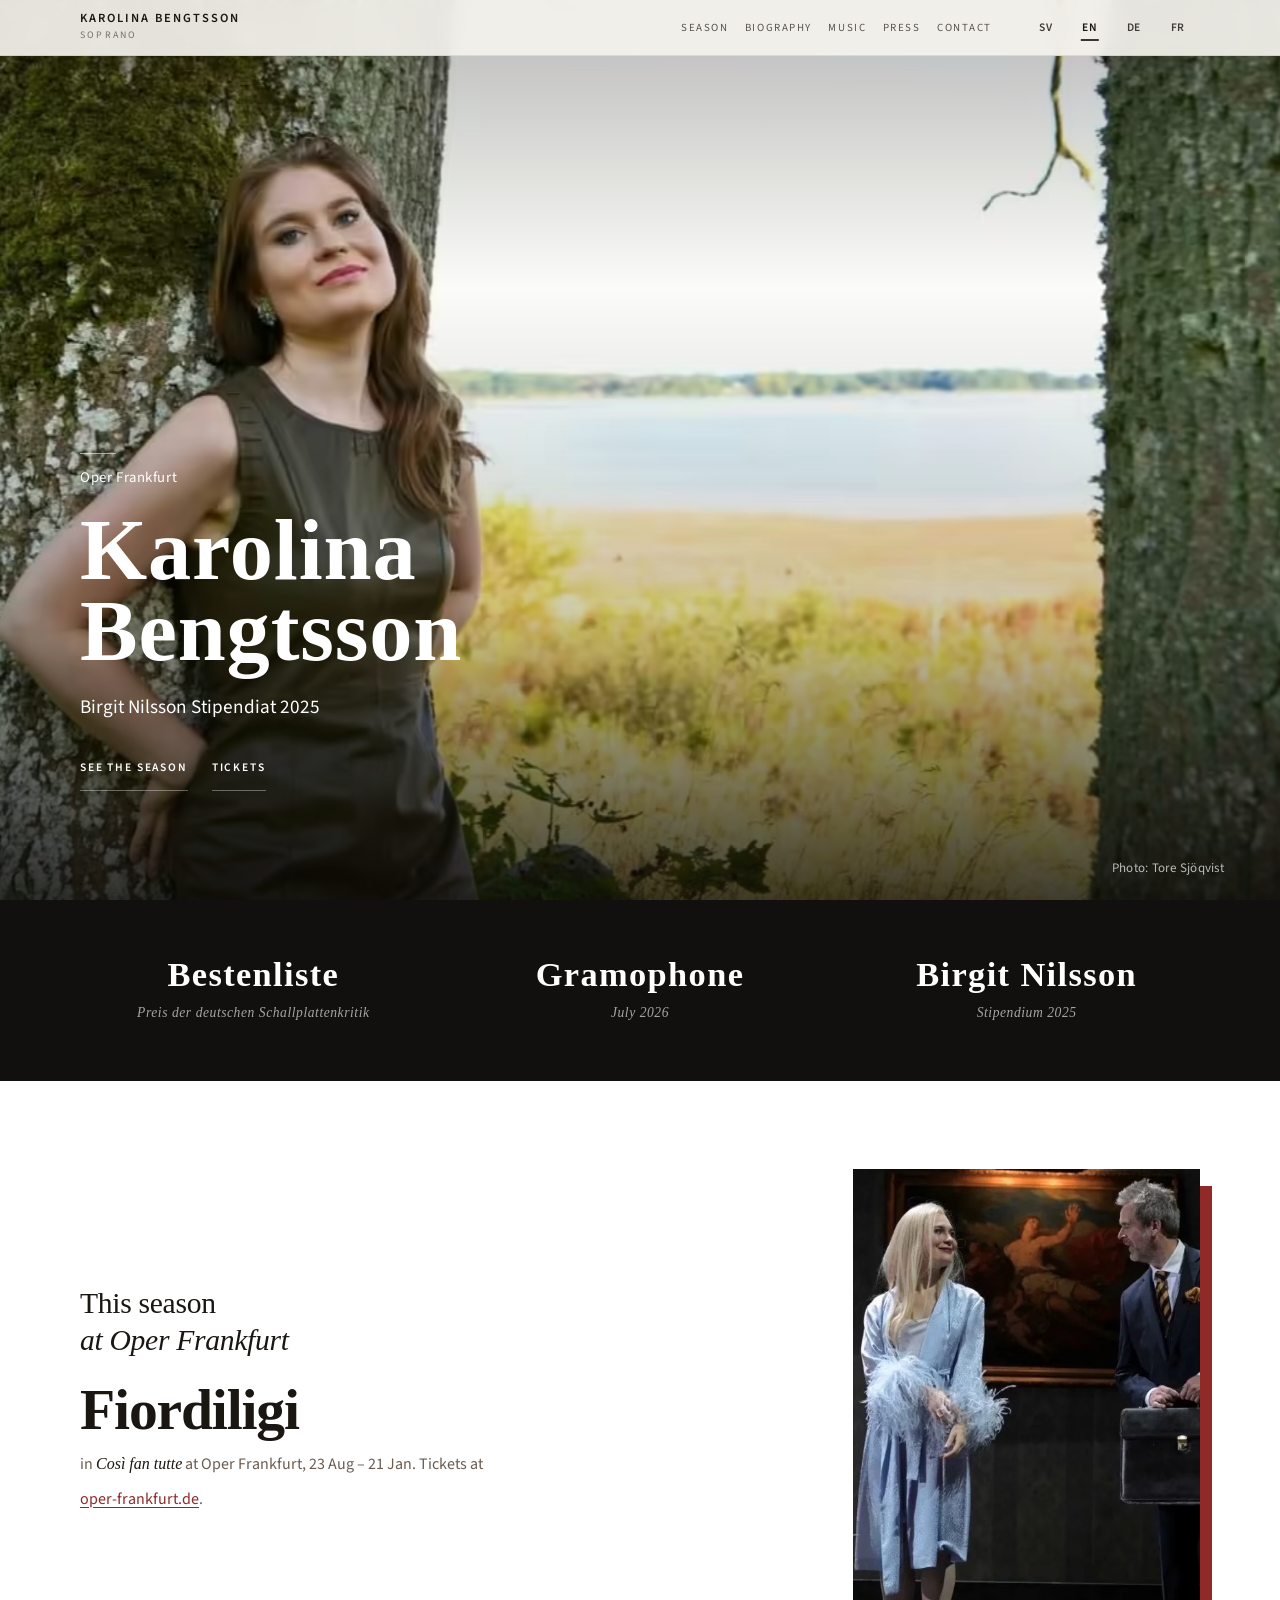
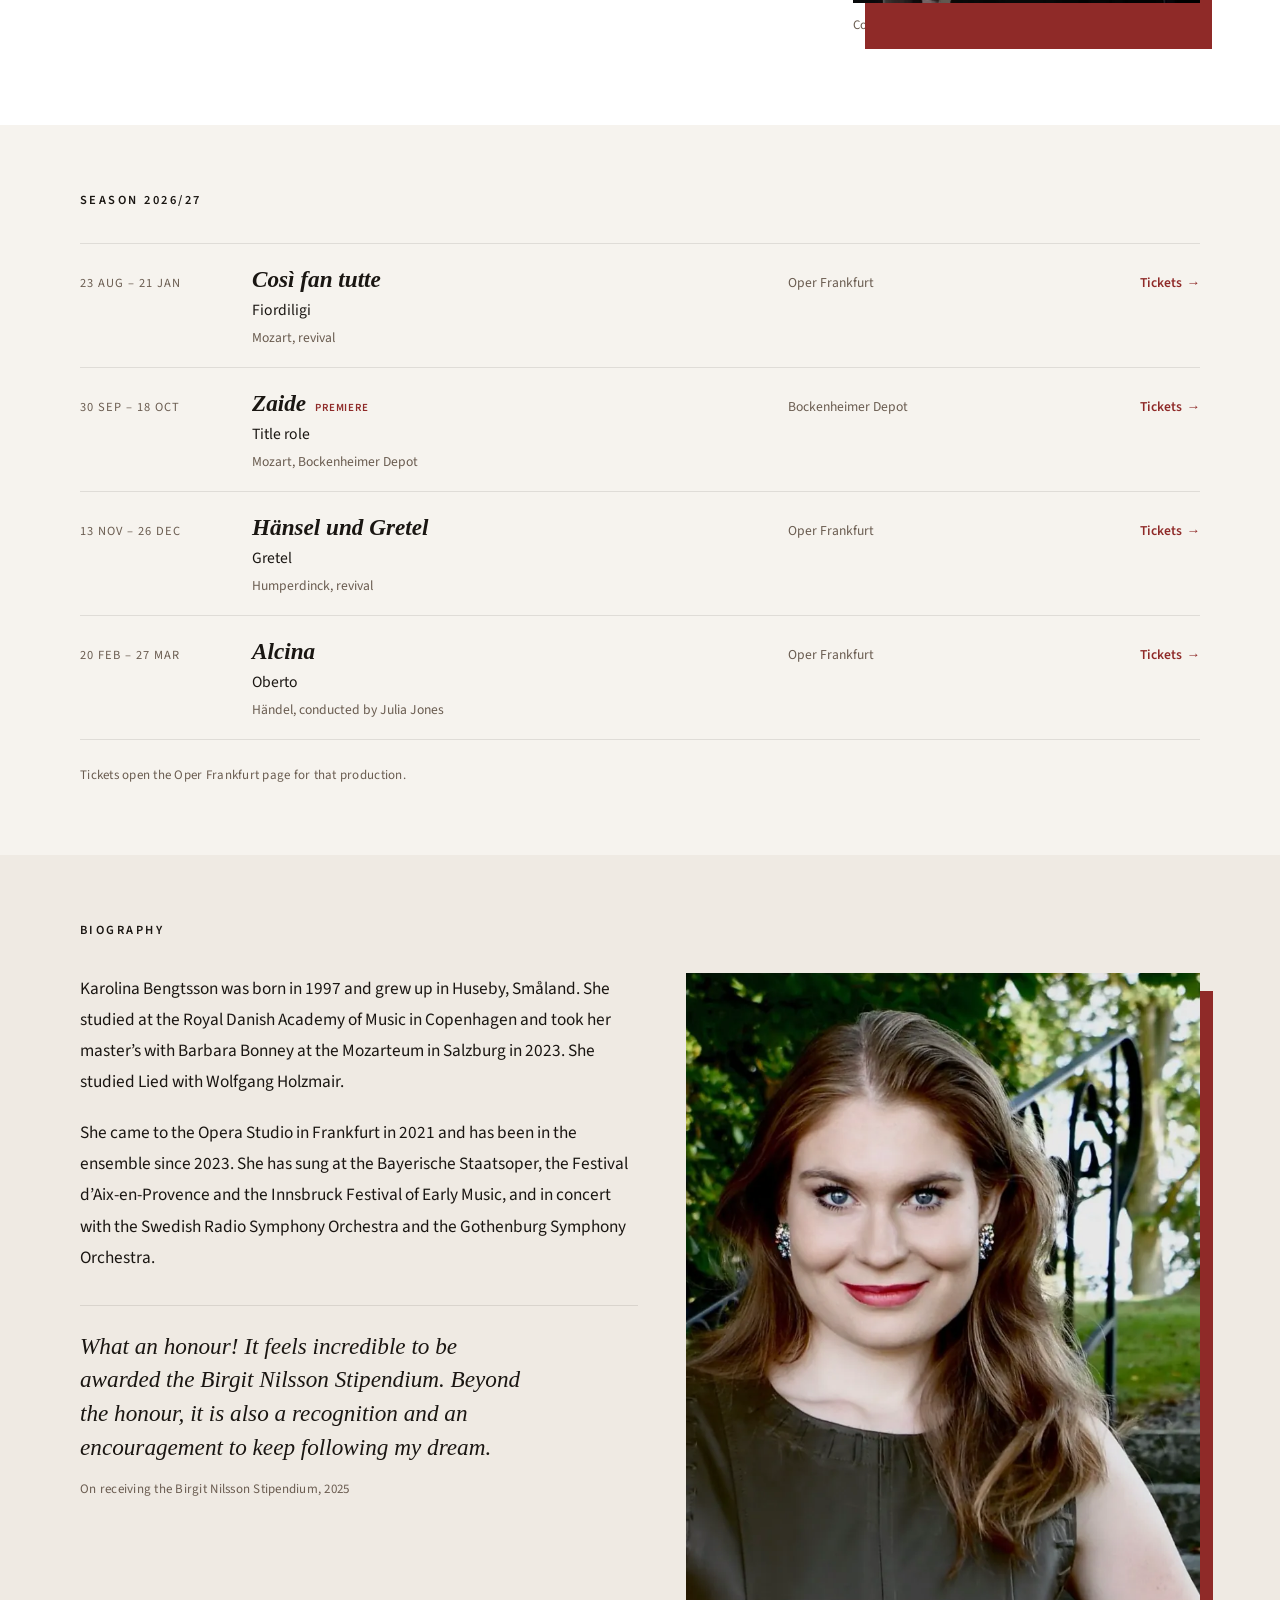
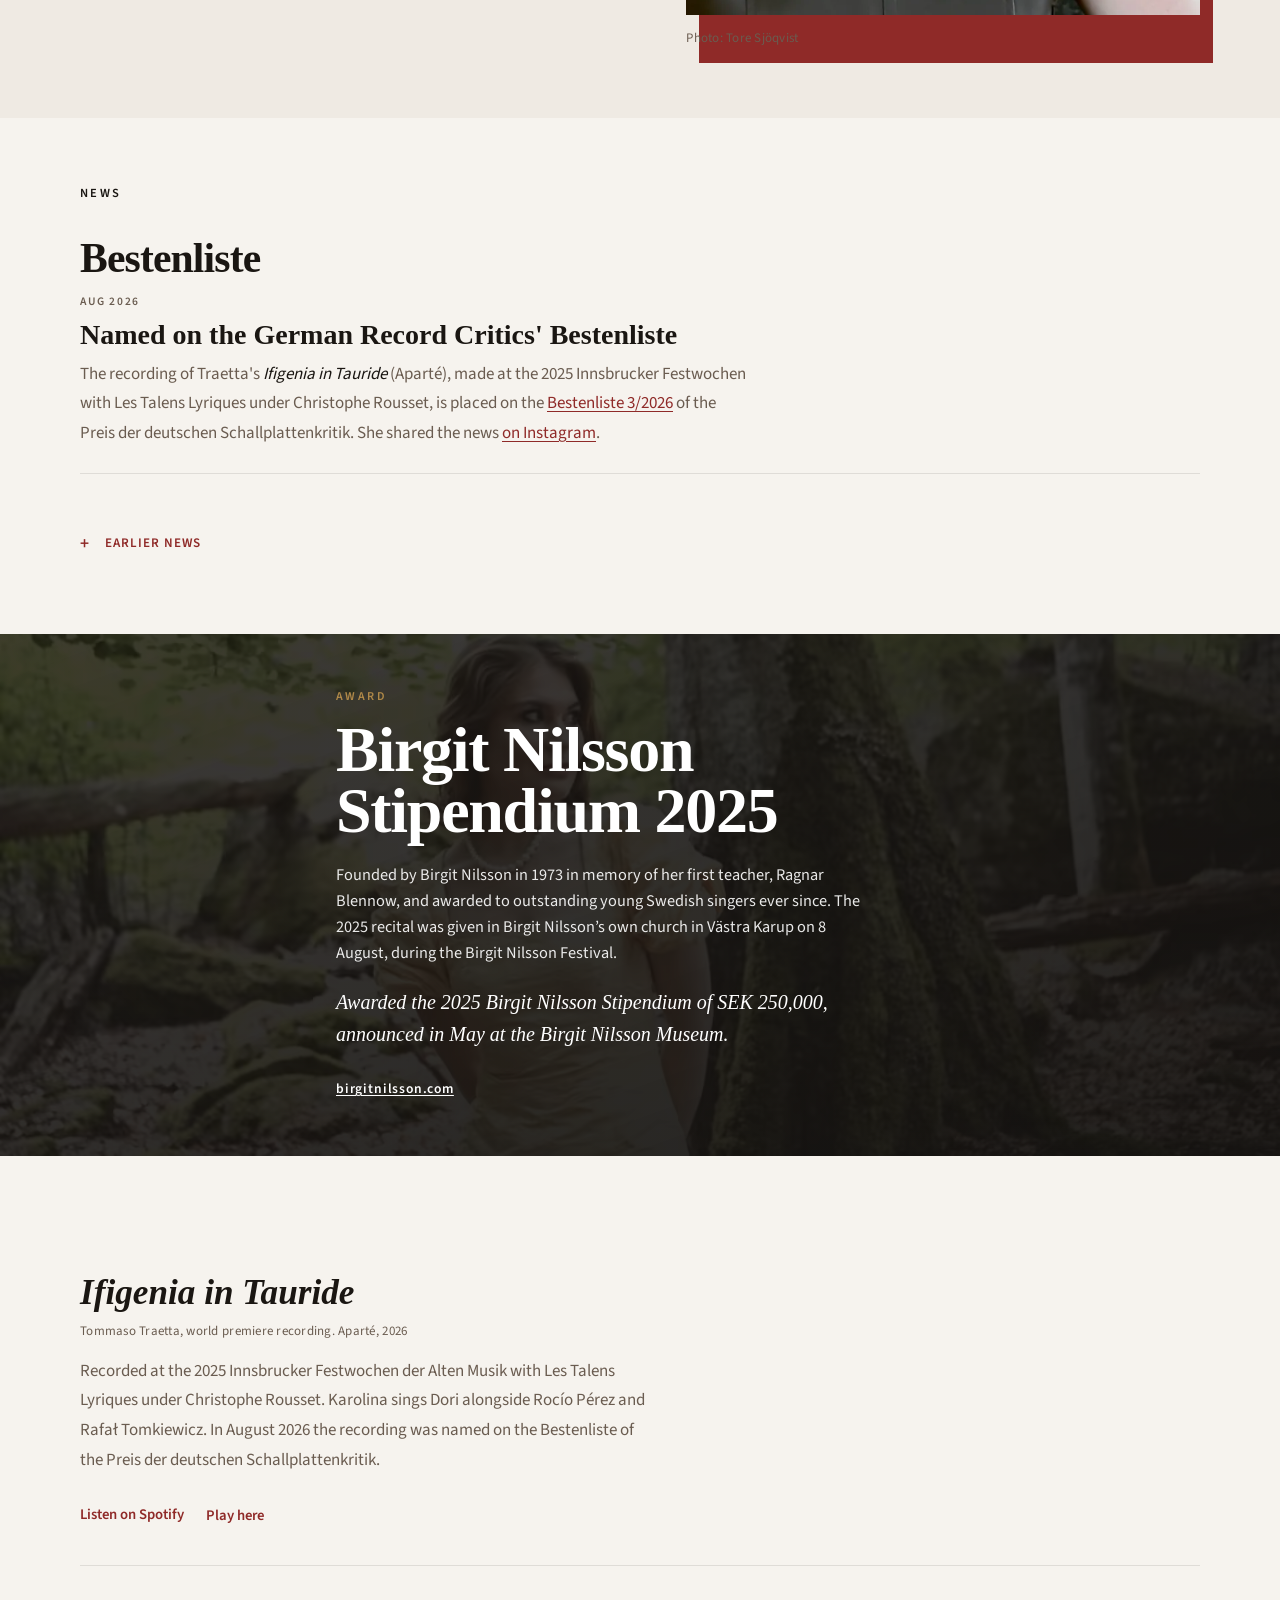
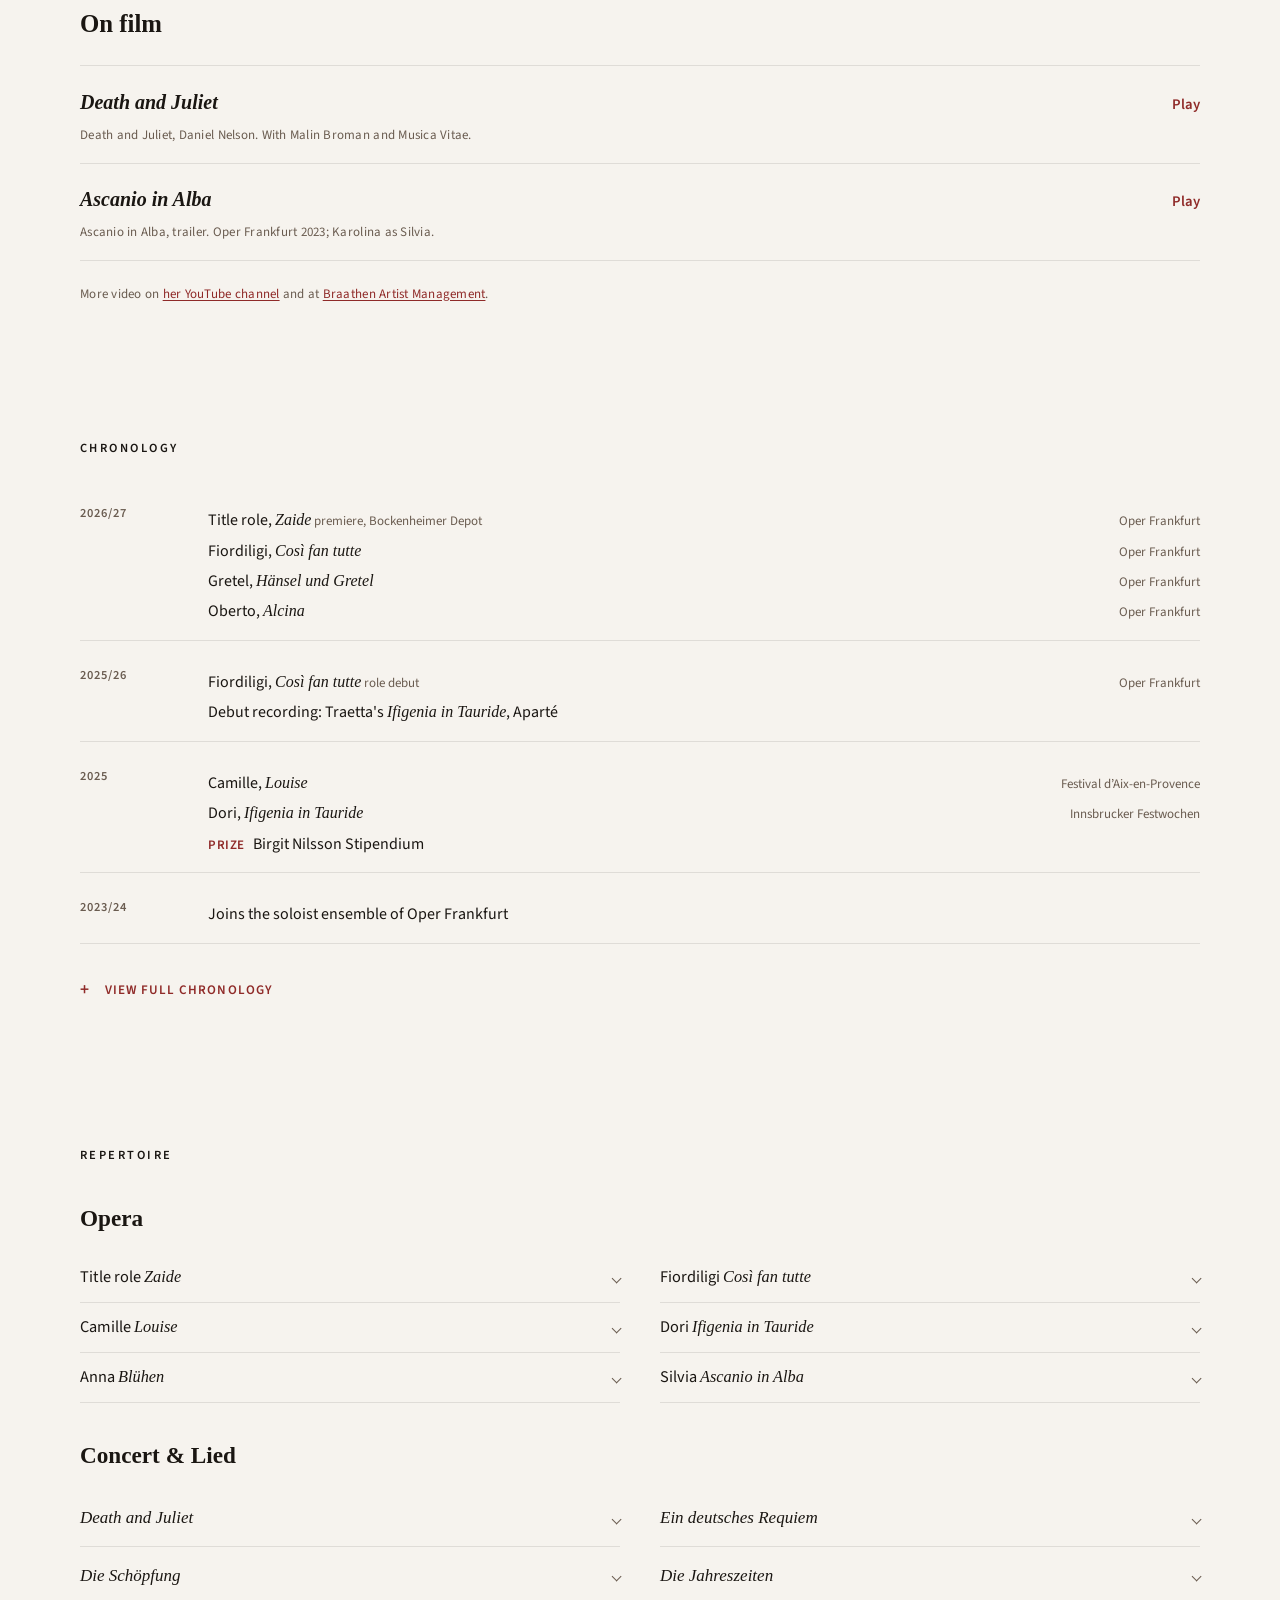
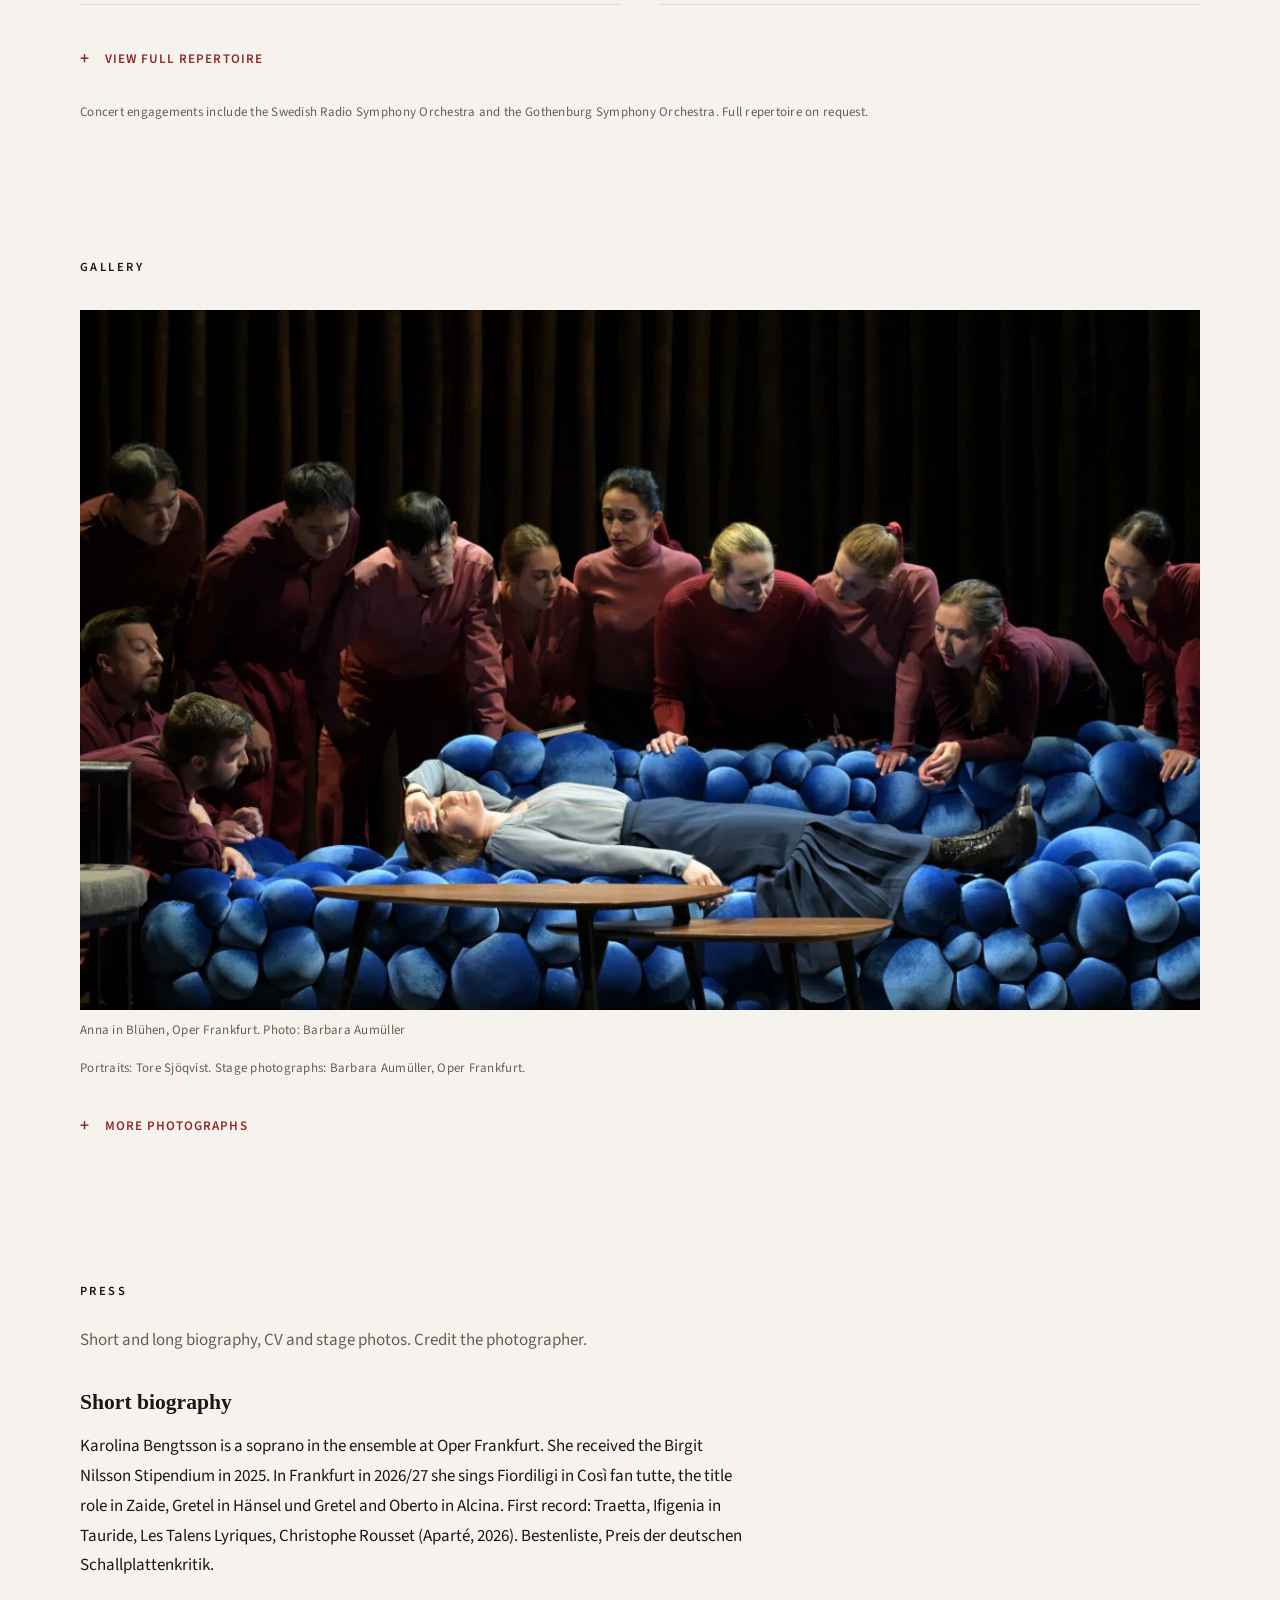
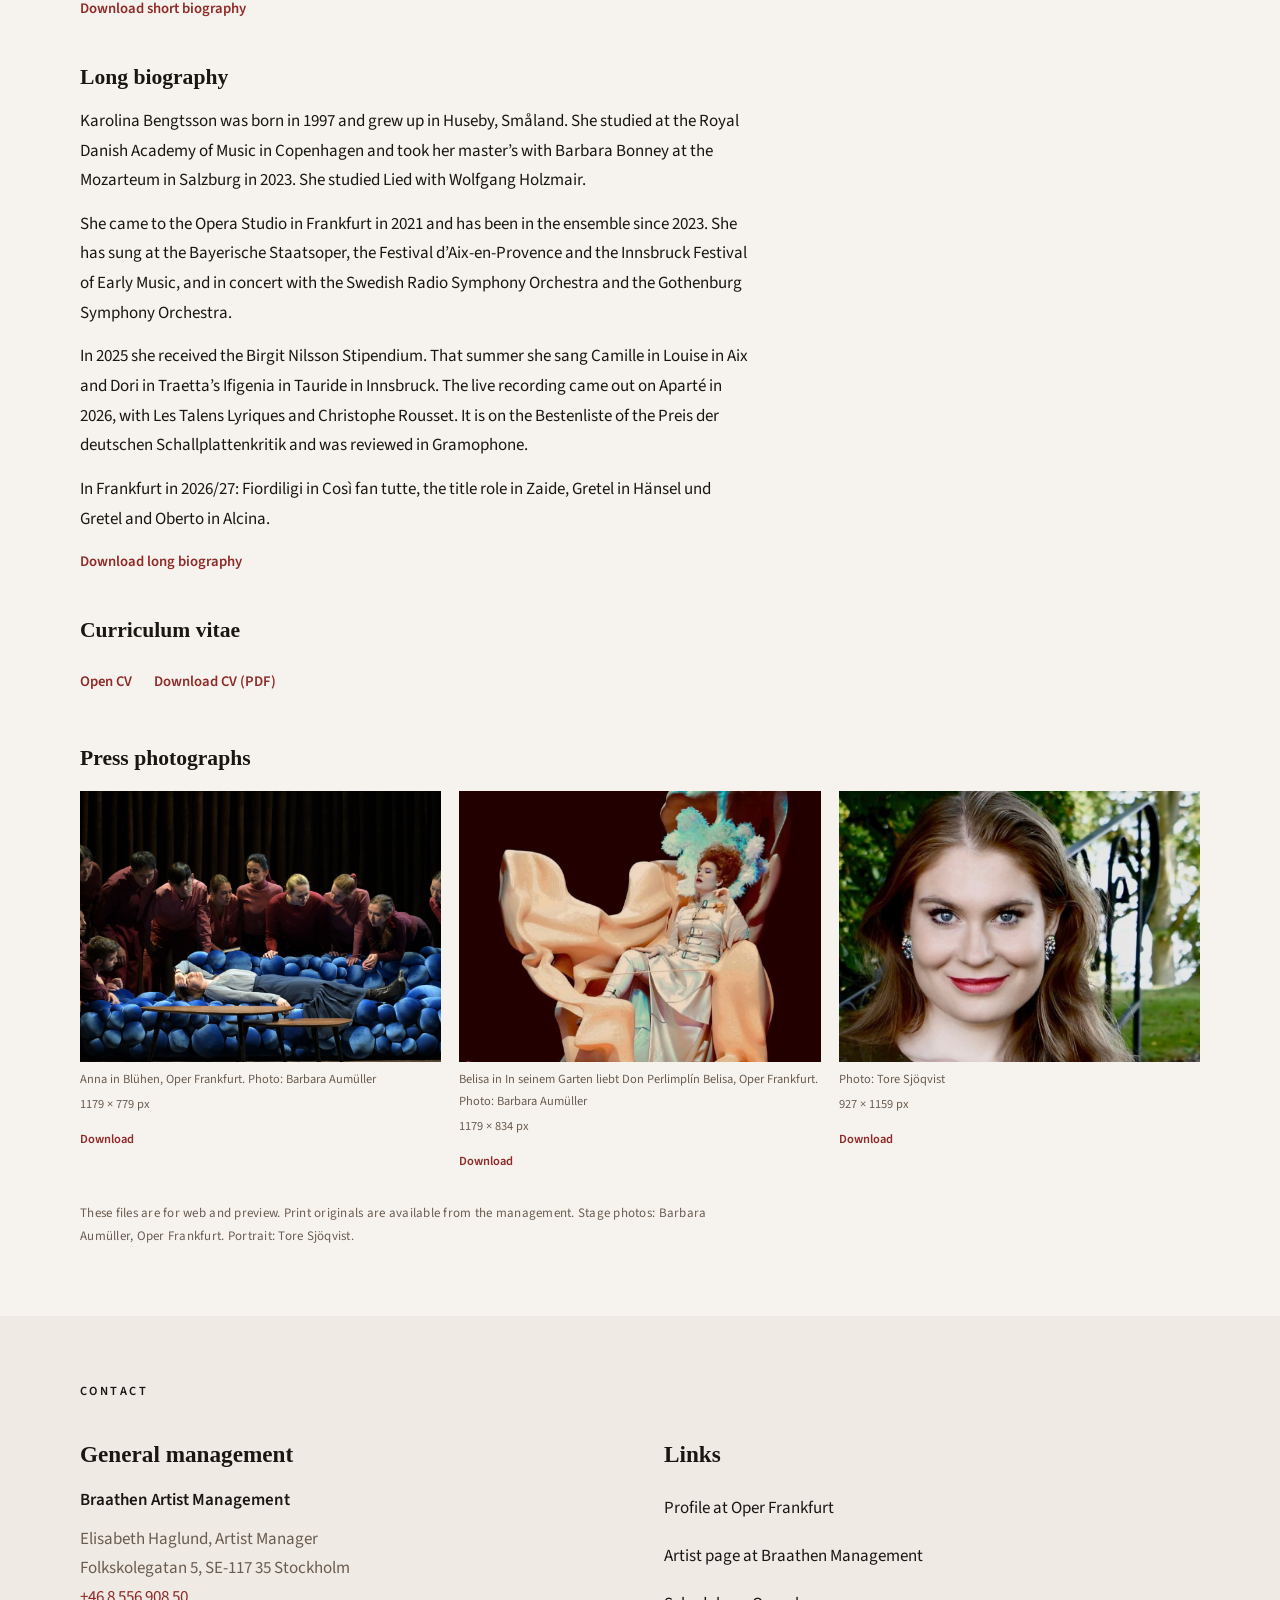
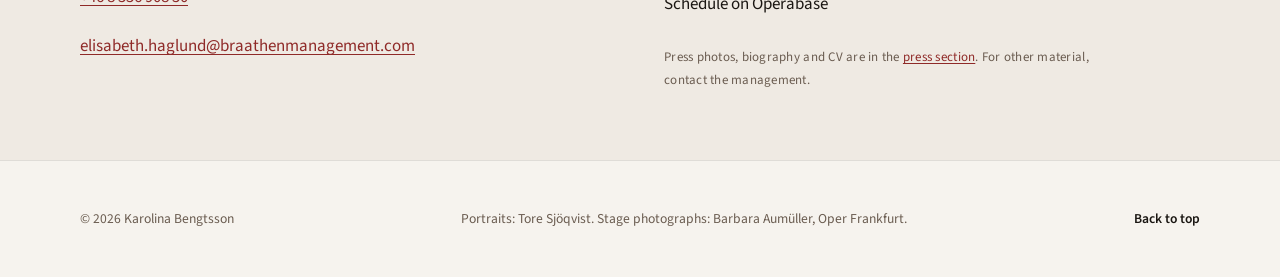
==== commit 0ec3c427: "Let more of the lakeside show on phones The mobile crop sat on the dark dress and read as a red bloc" ====
--- a/index.html
+++ b/index.html
@@ -62,7 +62,7 @@
   <link rel="preload" href="fonts/source-sans-3-400.woff2" as="font" type="font/woff2" crossorigin>
   <link rel="preload" href="fonts/source-sans-3-600.woff2" as="font" type="font/woff2" crossorigin>
   <link rel="preload" as="image" type="image/avif" href="img/lakeside-640.avif" imagesrcset="img/lakeside-480.avif 480w, img/lakeside-640.avif 640w, img/lakeside-768.avif 768w, img/lakeside.avif 1024w" imagesizes="100vw">
-  <style>@font-face{font-family:"Fraunces";font-style:normal;font-weight:600;font-display:swap;src:url("fonts/fraunces-600.woff2") format("woff2");unicode-range:U+0000-00FF,U+0131,U+0152-0153,U+02BB-02BC,U+02C6,U+02DA,U+02DC,U+0304,U+0308,U+0329,U+2000-206F,U+20AC,U+2122,U+2191,U+2193,U+2212,U+2215,U+FEFF,U+FFFD}@font-face{font-family:"Source Sans 3";font-style:normal;font-weight:400;font-display:swap;src:url("fonts/source-sans-3-400.woff2") format("woff2");unicode-range:U+0000-00FF,U+0131,U+0152-0153,U+02BB-02BC,U+02C6,U+02DA,U+02DC,U+0304,U+0308,U+0329,U+2000-206F,U+20AC,U+2122,U+2191,U+2193,U+2212,U+2215,U+FEFF,U+FFFD}@font-face{font-family:"Source Sans 3";font-style:normal;font-weight:600;font-display:swap;src:url("fonts/source-sans-3-600.woff2") format("woff2");unicode-range:U+0000-00FF,U+0131,U+0152-0153,U+02BB-02BC,U+02C6,U+02DA,U+02DC,U+0304,U+0308,U+0329,U+2000-206F,U+20AC,U+2122,U+2191,U+2193,U+2212,U+2215,U+FEFF,U+FFFD}:root{--bg:#f6f3ee;--bg-card:#ffffff;--bg-subtle:#efeae3;--ink:#1a1612;--muted:#6a5c50;--muted-light:#8a7b6e;--accent:#8f2a28;--accent-hover:#6e1f1d;--gold:#b08948;--stage:#11100e;--border:rgba(26,22,18,0.1);--shadow-sm:none;--shadow-md:none;--display:"Fraunces","Iowan Old Style",Palatino,Georgia,serif;--sans:"Source Sans 3","Segoe UI",Helvetica,Arial,sans-serif;--page:70rem;--gutter:clamp(1.6rem,5vw,3.25rem);--ease:cubic-bezier(0.22,1,0.36,1)}*,*::before,*::after{box-sizing:border-box}html{scroll-behavior:smooth;scroll-padding-top:4.5rem;padding-left:env(safe-area-inset-left,0);padding-right:env(safe-area-inset-right,0)}@media (prefers-reduced-motion:reduce){html{scroll-behavior:auto}*,*::before,*::after{animation-duration:0.01ms !important;transition-duration:0.01ms !important}.reveal{opacity:1 !important;transform:none !important}}body{margin:0;background:var(--bg);color:var(--ink);font-family:var(--sans);font-size:1.0625rem;line-height:1.75;text-rendering:optimizeLegibility;overflow-wrap:break-word}img{max-width:100%;height:auto;display:block;background:var(--bg-subtle)}iframe{display:block;border:0;width:100%}a{color:var(--accent);text-underline-offset:0.16em}a:hover{color:var(--accent-hover)}:focus{outline:none}:focus-visible{outline:2px solid var(--accent);outline-offset:3px}::selection{background:var(--accent);color:#ffffff}.visually-hidden{position:absolute;width:1px;height:1px;padding:0;margin:-1px;overflow:hidden;clip:rect(0,0,0,0);white-space:nowrap;border:0}.skip{position:absolute;left:var(--gutter);top:0.6rem;z-index:50;padding:0.55rem 0.75rem;background:#ffffff;color:var(--accent);transform:translateY(-180%)}.skip:focus{transform:none}.top-anchor{position:absolute;top:0;left:0;width:1px;height:1px;overflow:hidden}.wrap{width:min(100% - 2 * var(--gutter),var(--page));margin-inline:auto}#main.is-lang-fading{opacity:0.42}@media (prefers-reduced-motion:no-preference){#main{transition:opacity 0.14s ease}}.meta,.gallery-credit,.season-note,.rep-foot,.media-more,.press,.feature-photo figcaption,.bio-photo figcaption,.hero-credit{font-family:var(--sans);font-size:0.8125rem;font-weight:400;letter-spacing:0.02em;color:var(--muted)}.site-header{position:fixed;inset:0 0 auto;z-index:30;color:var(--ink);background:rgba(246,243,238,0.92);border-bottom:1px solid var(--border);padding-top:env(safe-area-inset-top,0);backdrop-filter:blur(10px)}.header-inner{display:grid;grid-template-columns:auto 1fr auto;grid-template-areas:"brand nav tools";align-items:center;column-gap:1.5rem;padding:0.35rem 0}.header-mark{grid-area:brand;display:flex;flex-direction:column;gap:0.05rem;color:inherit;text-decoration:none;min-width:0}.header-mark:hover{color:inherit}.header-mark-name{font-family:var(--sans);font-size:0.78rem;font-weight:600;letter-spacing:0.16em;line-height:1.2;text-transform:uppercase}.header-mark-voice{font-size:0.62rem;font-weight:500;letter-spacing:0.22em;text-transform:uppercase;opacity:0.55}.header-tools{grid-area:tools;display:flex;align-items:center;gap:0.15rem}.nav{grid-area:nav;display:flex;flex-wrap:nowrap;justify-content:flex-end;gap:0.05rem}.nav a{color:inherit;text-decoration:none;font-size:0.68rem;font-weight:500;letter-spacing:0.14em;text-transform:uppercase;padding:0.45rem 0.5rem;min-height:44px;display:inline-flex;align-items:center;opacity:0.72}.nav a:hover,.nav a[aria-current="page"]{color:var(--ink);opacity:1}.lang{position:relative;display:flex;align-items:center}.lang button{appearance:none;position:relative;border:0;background:none;color:inherit;font-family:var(--sans);font-size:0.72rem;font-weight:600;letter-spacing:0.06em;min-width:44px;min-height:44px;padding:0;cursor:pointer;opacity:0.82}.lang button[aria-pressed="true"],.lang button:hover{opacity:1}.lang button[aria-pressed="true"]::after{content:"";position:absolute;left:50%;bottom:0.55rem;width:1.15rem;height:1.5px;background:currentColor;transform:translateX(-50%);pointer-events:none;opacity:0.85}.menu-btn{display:none;appearance:none;border:0;background:none;color:inherit;font-family:var(--sans);font-size:0.78rem;font-weight:600;letter-spacing:0.08em;text-transform:uppercase;min-height:44px;min-width:44px;padding:0 0.55rem;cursor:pointer}@media (max-width:959px){.header-inner{grid-template-columns:1fr auto;grid-template-areas:"brand tools";padding:0.55rem 0}.site-header:has(.nav.is-open) .header-inner,.site-header.is-menu-open .header-inner{grid-template-areas:"brand tools" "nav nav"}.menu-btn{display:inline-flex;align-items:center;justify-content:center}.nav{display:none;flex-direction:column;justify-content:flex-start;width:100%;margin-top:0.2rem;padding:0.2rem 0 0.45rem}.nav.is-open{display:flex;grid-area:nav}.nav a{font-size:1rem;letter-spacing:0.04em;padding:0.7rem 0}}.hero{position:relative;min-height:100svh;display:flex;align-items:flex-end;color:#ffffff;overflow:hidden}.hero-media{position:absolute;inset:0}.hero-media img{width:100%;height:100%;object-fit:cover;object-position:28% 40%;transform:scale(1.04)}@media (prefers-reduced-motion:no-preference){.hero-media img{animation:hero-drift 18s var(--ease) both}}@keyframes hero-drift{from{transform:scale(1.08)}to{transform:scale(1.04)}}.hero-shade{position:absolute;inset:0;background:linear-gradient(180deg,rgba(10,8,6,0.28) 0%,transparent 32%,rgba(10,8,6,0.2) 68%,rgba(10,8,6,0.78) 100%);pointer-events:none}.hero-content{position:relative;z-index:1;padding:8rem 0 5.75rem}.hero-kicker{display:flex;flex-direction:column;align-items:flex-start;gap:0.7rem;margin:0 0 1.15rem;font-size:0.92rem;font-weight:500;letter-spacing:0.04em;opacity:0.9}.hero-kicker::before{content:"";width:2.25rem;height:1px;background:currentColor;opacity:0.55}.hero-brand{margin:0;font-family:var(--display);font-optical-sizing:auto;font-weight:600;font-size:clamp(2.6rem,8vw,5.4rem);line-height:0.94;letter-spacing:0.01em}.hero-brand span{display:block}.hero-line{margin:1.35rem 0 0;max-width:22rem;font-size:clamp(1.05rem,2vw,1.2rem);line-height:1.45;font-weight:400;opacity:0.92}.hero-actions,.hero-links{display:flex;flex-wrap:wrap;gap:0.35rem 1.5rem;margin-top:1.6rem}.hero-links a{color:#ffffff;text-decoration:none;font-size:0.72rem;font-weight:600;letter-spacing:0.16em;text-transform:uppercase;min-height:44px;display:inline-flex;align-items:center;border-bottom:1px solid rgba(255,255,255,0.35)}.hero-links a:hover{color:#ffffff;border-bottom-color:#ffffff}.btn{display:inline-flex;align-items:center;justify-content:center;min-height:2.75rem;padding:0.6rem 1.2rem;font-family:var(--sans);font-size:0.72rem;font-weight:600;letter-spacing:0.14em;text-transform:uppercase;text-decoration:none;border-radius:0;transition:background 0.25s ease,color 0.25s ease,border-color 0.25s ease}.btn-solid{background:#ffffff;color:var(--ink);border:1px solid #ffffff}.btn-solid:hover{background:var(--bg-subtle);color:var(--ink)}.btn-ghost{background:transparent;color:#ffffff;border:1px solid rgba(255,255,255,0.4)}.btn-ghost:hover{border-color:#ffffff;color:#ffffff;background:rgba(255,255,255,0.08)}.hero-credit{position:absolute;right:var(--gutter);bottom:1.25rem;z-index:1;margin:0;padding-right:0.25rem;color:rgba(255,255,255,0.7)}@media (prefers-reduced-motion:no-preference){.hero-kicker,.hero-brand,.hero-line,.hero-actions,.hero-links{animation:rise 0.52s var(--ease) both}.hero-kicker{animation-delay:0.02s}.hero-brand{animation-delay:0.08s}.hero-line{animation-delay:0.14s}.hero-actions,.hero-links{animation-delay:0.2s}}@keyframes rise{from{opacity:0;transform:translateY(0.55rem)}to{opacity:1;transform:translateY(0)}}@media (max-width:700px){.hero-content{padding:7.25rem 0 4.75rem}.hero-media img{object-position:22% 35%}.hero-credit{left:var(--gutter);right:auto;bottom:0.85rem}}.marks{background:var(--stage);color:#ffffff;padding:clamp(2.4rem,5vw,3.5rem) 0}.marks-grid{display:grid;grid-template-columns:repeat(3,minmax(0,1fr));gap:2rem 2.5rem;text-align:center}.mark{color:inherit;text-decoration:none;display:flex;flex-direction:column;align-items:center;gap:0.55rem;min-height:44px;justify-content:center}.mark:hover{color:inherit}.mark-line{font-family:var(--display);font-size:clamp(1.55rem,3vw,2.15rem);font-weight:600;letter-spacing:0.04em;line-height:1.05}.mark-src{font-family:var(--display);font-style:italic;font-size:0.85rem;font-weight:500;letter-spacing:0.04em;opacity:0.62}@media (max-width:700px){.marks-grid{grid-template-columns:1fr;gap:1.75rem}}.feature{padding:clamp(3rem,7vw,5.5rem) 0;background:var(--bg-card)}.feature-grid{display:grid;grid-template-columns:minmax(0,1.35fr) minmax(12rem,0.65fr);gap:clamp(1.5rem,4vw,3.5rem);align-items:center}.feature-lead{margin:0;max-width:18rem;font-family:var(--display);font-size:clamp(1.45rem,2.6vw,1.85rem);font-weight:500;line-height:1.25;letter-spacing:-0.01em}.feature-lead .accent{display:block;color:var(--ink);font-style:italic}.feature-role{margin:1.4rem 0 0;font-family:var(--display);font-size:clamp(2.4rem,5vw,3.6rem);font-weight:600;line-height:1;letter-spacing:-0.02em}.feature-meta{margin:0.85rem 0 0;max-width:28rem;color:var(--muted);font-size:1rem;line-height:1.55}.feature-meta em{font-family:var(--display);font-style:italic;color:var(--ink)}.feature-photo{margin:0;position:relative}.feature-photo::before{content:"";position:absolute;inset:1.1rem -0.75rem -0.75rem 0.75rem;background:var(--accent);z-index:0}.feature-photo picture,.feature-photo img{width:100%;display:block;position:relative;z-index:1}.feature-photo img{aspect-ratio:4 / 5;object-fit:cover;object-position:38% 18%;border-radius:0}.feature-photo figcaption{margin-top:0.7rem}@media (max-width:800px){.feature-grid{grid-template-columns:1fr}.feature-photo{order:-1}.feature-photo img{max-height:70vw}}.section{padding:clamp(2.4rem,5.5vw,4.25rem) 0}.section-head{margin-bottom:clamp(1.4rem,3vw,2.2rem)}.section-head h2{margin:0;font-family:var(--sans);font-optical-sizing:auto;font-size:0.78rem;font-weight:600;letter-spacing:0.2em;text-transform:uppercase;line-height:1.2}.section-bio{background:var(--bg-subtle)}.bio-layout{display:grid;grid-template-columns:minmax(0,1fr) minmax(16rem,0.92fr);gap:clamp(1.5rem,4vw,3rem);align-items:start}.bio-copy p{margin:0 0 1.25rem;max-width:38rem;color:var(--ink);font-size:1.08rem;line-height:1.8}.bio-copy p:last-of-type{margin-bottom:0}.quote{margin:2rem 0 0;padding:1.5rem 0 0;border-top:1px solid var(--border)}.quote blockquote{margin:0;font-family:var(--display);font-size:clamp(1.2rem,2vw,1.45rem);font-style:italic;font-weight:500;line-height:1.45;max-width:28rem;color:var(--ink)}.quote figcaption{margin-top:0.85rem;font-size:0.8125rem;color:var(--muted);letter-spacing:0.02em}.bio-photo{margin:0;position:sticky;top:5.5rem;background:none;padding:0}.bio-photo::before{content:"";position:absolute;inset:1.15rem -0.8rem -0.8rem 0.8rem;background:var(--accent);z-index:0}.bio-photo picture,.bio-photo img{width:100%;display:block;position:relative;z-index:1}.bio-photo img{aspect-ratio:4 / 5;object-fit:cover;object-position:50% 12%}.bio-photo figcaption{margin:0;padding:0.75rem 0 0;color:var(--muted);position:relative;z-index:1}@media (max-width:860px){.bio-layout{grid-template-columns:1fr}.bio-photo{position:static;order:-1}.bio-photo img{max-height:62vw}}.season-list{display:grid;gap:0;border-top:1px solid var(--border)}.season-row{display:grid;grid-template-columns:9.5rem minmax(0,1.4fr) minmax(0,0.9fr) auto;gap:0.75rem 1.25rem;align-items:baseline;padding:1.05rem 0;border-bottom:1px solid var(--border)}.season-row-dates{margin:0;font-size:0.78rem;font-weight:500;letter-spacing:0.08em;text-transform:uppercase;color:var(--muted)}.season-row-work{margin:0;font-family:var(--display);font-size:1.45rem;font-weight:600;line-height:1.15;display:flex;flex-wrap:wrap;align-items:baseline;gap:0.55rem}.season-row-work em{font-style:italic;color:var(--ink)}.season-flag{font-family:var(--sans);font-size:0.68rem;font-weight:600;letter-spacing:0.08em;text-transform:uppercase;color:var(--accent)}.season-row-role{margin:0.25rem 0 0;font-size:0.98rem}.season-row-sub{margin:0.15rem 0 0;font-size:0.85rem;color:var(--muted)}.season-row-venue{margin:0;font-size:0.85rem;color:var(--muted)}.season-row-ticket{font-size:0.85rem;font-weight:600;color:var(--accent);text-decoration:none;display:inline-flex;align-items:center;min-height:44px;gap:0.25rem;justify-self:end}.season-row-ticket:hover{color:var(--accent-hover);text-decoration:underline}@media (max-width:800px){.season-row{grid-template-columns:1fr auto;grid-template-areas:"dates ticket" "main main" "venue venue"}.season-row-dates{grid-area:dates}.season-row-main{grid-area:main}.season-row-venue{grid-area:venue}.season-row-ticket{grid-area:ticket}}.season-note{margin:1.5rem 0 0}.season-note a,.feature-meta a{display:inline-flex;align-items:center;min-height:44px}.news-list{display:grid;gap:1.5rem}.news-lead{padding:0 0 1.5rem;border-bottom:1px solid var(--border)}.news-display{margin:0 0 0.65rem;font-family:var(--display);font-size:clamp(1.8rem,4vw,2.6rem);font-weight:600;line-height:1.1;letter-spacing:-0.02em}.news-date{margin:0 0 0.4rem;font-size:0.72rem;font-weight:600;letter-spacing:0.14em;text-transform:uppercase;color:var(--muted)}.news-lead h3,.news-item h3{margin:0;font-family:var(--display);font-size:clamp(1.35rem,2.4vw,1.75rem);font-weight:600;line-height:1.15}.news-lead .body,.news-item .body{margin:0.55rem 0 0;max-width:42rem;color:var(--muted)}.news-lead .body em,.news-item .body em{color:var(--accent);font-style:italic}.news-rest{display:grid;gap:0}.news-item{padding:1.15rem 0;border-bottom:1px solid var(--border)}.stipend{position:relative;padding:clamp(2rem,4.5vw,3.25rem) 0;background:#141210;color:#ffffff}.stipend-inner{max-width:38rem}.stipend-eyebrow{margin:0 0 0.85rem;font-size:0.75rem;font-weight:600;letter-spacing:0.2em;text-transform:uppercase;color:var(--gold)}.stipend-title{margin:0;font-family:var(--display);font-size:clamp(2.4rem,5.5vw,4rem);font-weight:600;line-height:0.95;letter-spacing:-0.02em}.stipend-title span{display:block}.stipend-body,.stipend-award{margin:1.25rem 0 0;max-width:34rem;font-size:1.02rem;line-height:1.6;opacity:0.9}.stipend-award{font-family:var(--display);font-size:1.25rem;font-style:italic;opacity:1}.stipend-link{margin:1.5rem 0 0}.stipend-link a{color:#ffffff;font-size:0.85rem;font-weight:600;letter-spacing:0.06em}.stipend-link a:hover{color:var(--gold)}.media-album{margin-bottom:2.25rem;padding-bottom:1.75rem;border-bottom:1px solid var(--border)}.media-copy h3{margin:0;font-family:var(--display);font-size:clamp(1.7rem,3vw,2.2rem);font-weight:600;line-height:1.1}.media-meta{margin:0.45rem 0 0.85rem}.media-copy .body{margin:0;color:var(--muted);max-width:36rem}.media-actions{display:flex;flex-wrap:wrap;gap:0.35rem 1.35rem;margin:1.1rem 0 0}.text-link,button.text-link{appearance:none;border:0;background:none;padding:0;font-family:var(--sans);font-size:0.92rem;font-weight:600;color:var(--accent);text-decoration:none;cursor:pointer;min-height:44px;display:inline-flex;align-items:center}.text-link:hover,button.text-link:hover{color:var(--accent-hover);text-decoration:underline}.media-player{margin-top:1rem;background:#111110}.media-player iframe{min-height:220px}.film-list{display:grid;gap:0;border-top:1px solid var(--border)}.film-row{display:grid;grid-template-columns:minmax(0,1fr) auto;gap:0.35rem 1.25rem;align-items:baseline;padding:1rem 0;border-bottom:1px solid var(--border)}.film-row h4{margin:0;font-family:var(--display);font-size:1.25rem;font-weight:600}.film-row h4 em{font-style:italic}.film-row .meta{margin:0.25rem 0 0}.film-row .media-player{grid-column:1 / -1}.films h3{margin:0 0 1.25rem;font-family:var(--display);font-size:1.55rem;font-weight:600}.media-more{margin:1.35rem 0 0}#chrono-list,#chrono-full{display:grid;gap:0.75rem}.year-block{padding:0.85rem 0;border-bottom:1px solid var(--border);display:grid;grid-template-columns:6.5rem minmax(0,1fr);gap:0.35rem 1.5rem}.year{margin:0;font-size:0.78rem;font-weight:600;letter-spacing:0.08em;color:var(--muted);line-height:1.4}.year-entries{margin:0;padding:0;list-style:none}.year-entries li{display:flex;flex-wrap:wrap;align-items:baseline;justify-content:space-between;gap:0.15rem 1.25rem;padding:0.2rem 0;font-size:1rem;line-height:1.5}.year-entries em{font-family:var(--display);font-style:italic;color:var(--ink)}.year-entries .venue,.year-entries .hint,.year-entries .prize{font-size:0.8125rem;color:var(--muted)}.year-entries .prize{margin-right:0.35rem;font-weight:600;letter-spacing:0.04em;text-transform:uppercase;color:var(--accent)}@media (max-width:640px){.year-block{grid-template-columns:1fr;padding:1rem 1.25rem}}.rep-group{margin-bottom:2rem}.rep-group h3{margin:0 0 0.85rem;font-family:var(--display);font-size:1.45rem;font-weight:600}.rep-cols{display:grid;grid-template-columns:1fr;gap:0;align-items:start}@media (min-width:900px){.rep-cols{grid-template-columns:1fr 1fr;gap:0 2.5rem;align-items:start}}.rep{align-self:start;padding:0;border-bottom:1px solid var(--border)}.rep summary{display:flex;align-items:baseline;justify-content:space-between;gap:0.75rem;padding:0.85rem 0;cursor:pointer;min-height:44px;list-style:none}.rep summary::-webkit-details-marker{display:none}.rep .who{font-size:1.02rem;line-height:1.35}.rep .work{font-family:var(--display);font-style:italic;color:var(--muted)}.rep .work:first-child{color:var(--ink)}.chevron{flex:none;width:0.45rem;height:0.45rem;margin-top:0.35rem;border-right:1.5px solid var(--muted);border-bottom:1.5px solid var(--muted);transform:rotate(45deg);transition:transform 0.25s ease,border-color 0.25s ease}.rep[open] .chevron{transform:rotate(-135deg);border-color:var(--accent)}.rep-body{padding:0 0 1rem;border-top:1px solid var(--border);margin-top:0.25rem}.rep-meta{margin:0.75rem 0 0.45rem;color:var(--muted)}.rep-row{display:grid;grid-template-columns:7.5rem minmax(0,1fr);gap:0.2rem 0.85rem;margin:0.2rem 0;font-size:0.95rem;line-height:1.5}.rep-row .k{margin:0;color:var(--muted);font-size:0.78rem;font-weight:600;letter-spacing:0.04em;text-transform:uppercase;padding-top:0.25rem}.rep-foot{margin:1.25rem 0 0}@media (max-width:420px){.rep-row{grid-template-columns:1fr}}.full-fold{margin-top:1.5rem}.full-fold>summary{display:flex;align-items:center;gap:0.55rem;cursor:pointer;font-size:0.82rem;font-weight:600;letter-spacing:0.08em;text-transform:uppercase;color:var(--accent);list-style:none;padding:0.55rem 0;min-height:44px}.full-fold>summary::-webkit-details-marker{display:none}.full-fold>summary::before{content:"+";display:inline-block;width:1rem;color:var(--accent);font-size:1.1rem;line-height:1}.full-fold[open]>summary::before{content:"–"}.section-gallery{background:var(--bg)}.gallery-stage{display:grid;grid-template-columns:1fr;gap:1rem 1.25rem}.shot{margin:0}.shot picture{display:block;overflow:hidden;background:var(--bg-subtle)}.shot picture,.shot img{width:100%;display:block}.shot img{object-fit:cover;transition:transform 0.7s var(--ease)}@media (prefers-reduced-motion:no-preference){.shot:hover img{transform:scale(1.03)}}.gallery-stage img{aspect-ratio:16 / 10;object-position:50% 32%;min-height:16rem}.shot figcaption{margin-top:0.55rem}.gallery-credit{margin:1rem 0 0}.gallery-more{display:grid;grid-template-columns:repeat(2,minmax(0,1fr));gap:1rem;margin-top:1.25rem}.gallery-more figure{margin:0}.gallery-more picture,.gallery-more img{width:100%;display:block}.gallery-more img{aspect-ratio:4 / 3;object-fit:cover}@media (max-width:800px){.gallery-stage img{min-height:12rem}.gallery-more{grid-template-columns:1fr}}.press-lead{margin:-0.5rem 0 1.75rem;max-width:38rem;color:var(--muted)}.press-docs{display:grid;gap:1.75rem 2.5rem}.press-doc h3,.press-photos-title{margin:0 0 0.65rem;font-family:var(--display);font-size:1.35rem;font-weight:600}.press-photos-title{margin:2.25rem 0 0.85rem}.press-bio p{margin:0 0 0.85rem;max-width:42rem}.press-bio p:last-child{margin-bottom:0.35rem}.press-cv-links{display:flex;flex-wrap:wrap;gap:0.25rem 1.35rem;margin:0}.press-photos{display:grid;grid-template-columns:repeat(3,minmax(0,1fr));gap:1rem 1.15rem}.press-shot{margin:0}.press-shot img{width:100%;aspect-ratio:4 / 3;object-fit:cover;object-position:50% 18%;background:var(--bg-subtle)}.press-shot figcaption{display:flex;flex-direction:column;gap:0.15rem;margin-top:0.45rem;font-size:0.78rem;color:var(--muted)}.press-shot a{font-weight:600;color:var(--accent);text-decoration:none;min-height:44px;display:inline-flex;align-items:center}.press-shot a:hover{text-decoration:underline}.press-usage{margin:1.15rem 0 0;max-width:40rem}@media (max-width:900px){.press-photos{grid-template-columns:repeat(2,minmax(0,1fr))}}.section-contact{background:var(--bg-subtle)}.contact-grid{display:grid;grid-template-columns:repeat(2,minmax(0,1fr));gap:2rem 3rem}.contact-grid h3{margin:0 0 0.75rem;font-family:var(--display);font-size:1.45rem;font-weight:600}.house{margin:0 0 0.55rem;font-weight:600}.contact-grid address{font-style:normal;color:var(--muted);line-height:1.7}.mail{display:inline-flex;align-items:center;min-height:44px;margin-top:0.85rem;font-weight:500}.contact-links{margin:0;padding:0;list-style:none}.contact-links li+li{margin-top:0.25rem}.contact-links a{text-decoration:none;font-weight:500;display:inline-flex;align-items:center;min-height:44px;color:var(--ink)}.contact-links a:hover{color:var(--accent);text-decoration:underline}.press{margin:1.25rem 0 0;max-width:28rem}@media (max-width:700px){.contact-grid{grid-template-columns:1fr}}.site-footer{padding:2.25rem 0;background:var(--bg);border-top:1px solid var(--border)}.footer-bar{display:flex;flex-wrap:wrap;gap:0.75rem 1.5rem;justify-content:space-between;align-items:baseline;font-size:0.85rem;color:var(--muted)}.footer-bar p{margin:0}.footer-bar a{color:var(--ink);text-decoration:none;font-weight:600;min-height:44px;display:inline-flex;align-items:center}.footer-bar a:hover{color:var(--accent)}.reveal{opacity:0;transform:translateY(1.25rem);transition:opacity 0.7s var(--ease),transform 0.7s var(--ease)}.reveal.is-in{opacity:1;transform:none}.missing{min-height:100svh;display:flex;flex-direction:column;justify-content:center;padding:4rem 0}.missing-kicker{margin:0 0 0.75rem;font-size:0.75rem;font-weight:600;letter-spacing:0.18em;text-transform:uppercase;color:var(--accent)}.missing h1{margin:0;font-family:var(--display);font-size:clamp(2.4rem,6vw,3.8rem);font-weight:600;line-height:1.05}.missing p{max-width:28rem;color:var(--muted)}.missing-link{margin-top:0.5rem;background:var(--ink);color:#ffffff;border-color:var(--ink)}.missing-link:hover{background:var(--accent);border-color:var(--accent);color:#ffffff}</style>
+  <style>@font-face{font-family:"Fraunces";font-style:normal;font-weight:600;font-display:swap;src:url("fonts/fraunces-600.woff2") format("woff2");unicode-range:U+0000-00FF,U+0131,U+0152-0153,U+02BB-02BC,U+02C6,U+02DA,U+02DC,U+0304,U+0308,U+0329,U+2000-206F,U+20AC,U+2122,U+2191,U+2193,U+2212,U+2215,U+FEFF,U+FFFD}@font-face{font-family:"Source Sans 3";font-style:normal;font-weight:400;font-display:swap;src:url("fonts/source-sans-3-400.woff2") format("woff2");unicode-range:U+0000-00FF,U+0131,U+0152-0153,U+02BB-02BC,U+02C6,U+02DA,U+02DC,U+0304,U+0308,U+0329,U+2000-206F,U+20AC,U+2122,U+2191,U+2193,U+2212,U+2215,U+FEFF,U+FFFD}@font-face{font-family:"Source Sans 3";font-style:normal;font-weight:600;font-display:swap;src:url("fonts/source-sans-3-600.woff2") format("woff2");unicode-range:U+0000-00FF,U+0131,U+0152-0153,U+02BB-02BC,U+02C6,U+02DA,U+02DC,U+0304,U+0308,U+0329,U+2000-206F,U+20AC,U+2122,U+2191,U+2193,U+2212,U+2215,U+FEFF,U+FFFD}:root{--bg:#f6f3ee;--bg-card:#ffffff;--bg-subtle:#efeae3;--ink:#1a1612;--muted:#6a5c50;--muted-light:#8a7b6e;--accent:#8f2a28;--accent-hover:#6e1f1d;--gold:#b08948;--stage:#11100e;--border:rgba(26,22,18,0.1);--shadow-sm:none;--shadow-md:none;--display:"Fraunces","Iowan Old Style",Palatino,Georgia,serif;--sans:"Source Sans 3","Segoe UI",Helvetica,Arial,sans-serif;--page:70rem;--gutter:clamp(1.6rem,5vw,3.25rem);--ease:cubic-bezier(0.22,1,0.36,1)}*,*::before,*::after{box-sizing:border-box}html{scroll-behavior:smooth;scroll-padding-top:4.5rem;padding-left:env(safe-area-inset-left,0);padding-right:env(safe-area-inset-right,0)}@media (prefers-reduced-motion:reduce){html{scroll-behavior:auto}*,*::before,*::after{animation-duration:0.01ms !important;transition-duration:0.01ms !important}.reveal{opacity:1 !important;transform:none !important}}body{margin:0;background:var(--bg);color:var(--ink);font-family:var(--sans);font-size:1.0625rem;line-height:1.75;text-rendering:optimizeLegibility;overflow-wrap:break-word}img{max-width:100%;height:auto;display:block;background:var(--bg-subtle)}iframe{display:block;border:0;width:100%}a{color:var(--accent);text-underline-offset:0.16em}a:hover{color:var(--accent-hover)}:focus{outline:none}:focus-visible{outline:2px solid var(--accent);outline-offset:3px}::selection{background:var(--accent);color:#ffffff}.visually-hidden{position:absolute;width:1px;height:1px;padding:0;margin:-1px;overflow:hidden;clip:rect(0,0,0,0);white-space:nowrap;border:0}.skip{position:absolute;left:var(--gutter);top:0.6rem;z-index:50;padding:0.55rem 0.75rem;background:#ffffff;color:var(--accent);transform:translateY(-180%)}.skip:focus{transform:none}.top-anchor{position:absolute;top:0;left:0;width:1px;height:1px;overflow:hidden}.wrap{width:min(100% - 2 * var(--gutter),var(--page));margin-inline:auto}#main.is-lang-fading{opacity:0.42}@media (prefers-reduced-motion:no-preference){#main{transition:opacity 0.14s ease}}.meta,.gallery-credit,.season-note,.rep-foot,.media-more,.press,.feature-photo figcaption,.bio-photo figcaption,.hero-credit{font-family:var(--sans);font-size:0.8125rem;font-weight:400;letter-spacing:0.02em;color:var(--muted)}.site-header{position:fixed;inset:0 0 auto;z-index:30;color:var(--ink);background:rgba(246,243,238,0.92);border-bottom:1px solid var(--border);padding-top:env(safe-area-inset-top,0);backdrop-filter:blur(10px)}.header-inner{display:grid;grid-template-columns:auto 1fr auto;grid-template-areas:"brand nav tools";align-items:center;column-gap:1.5rem;padding:0.35rem 0}.header-mark{grid-area:brand;display:flex;flex-direction:column;gap:0.05rem;color:inherit;text-decoration:none;min-width:0}.header-mark:hover{color:inherit}.header-mark-name{font-family:var(--sans);font-size:0.78rem;font-weight:600;letter-spacing:0.16em;line-height:1.2;text-transform:uppercase}.header-mark-voice{font-size:0.62rem;font-weight:500;letter-spacing:0.22em;text-transform:uppercase;opacity:0.55}.header-tools{grid-area:tools;display:flex;align-items:center;gap:0.15rem}.nav{grid-area:nav;display:flex;flex-wrap:nowrap;justify-content:flex-end;gap:0.05rem}.nav a{color:inherit;text-decoration:none;font-size:0.68rem;font-weight:500;letter-spacing:0.14em;text-transform:uppercase;padding:0.45rem 0.5rem;min-height:44px;display:inline-flex;align-items:center;opacity:0.72}.nav a:hover,.nav a[aria-current="page"]{color:var(--ink);opacity:1}.lang{position:relative;display:flex;align-items:center}.lang button{appearance:none;position:relative;border:0;background:none;color:inherit;font-family:var(--sans);font-size:0.72rem;font-weight:600;letter-spacing:0.06em;min-width:44px;min-height:44px;padding:0;cursor:pointer;opacity:0.82}.lang button[aria-pressed="true"],.lang button:hover{opacity:1}.lang button[aria-pressed="true"]::after{content:"";position:absolute;left:50%;bottom:0.55rem;width:1.15rem;height:1.5px;background:currentColor;transform:translateX(-50%);pointer-events:none;opacity:0.85}.menu-btn{display:none;appearance:none;border:0;background:none;color:inherit;font-family:var(--sans);font-size:0.78rem;font-weight:600;letter-spacing:0.08em;text-transform:uppercase;min-height:44px;min-width:44px;padding:0 0.55rem;cursor:pointer}@media (max-width:959px){.header-inner{grid-template-columns:1fr auto;grid-template-areas:"brand tools";padding:0.55rem 0}.site-header:has(.nav.is-open) .header-inner,.site-header.is-menu-open .header-inner{grid-template-areas:"brand tools" "nav nav"}.menu-btn{display:inline-flex;align-items:center;justify-content:center}.nav{display:none;flex-direction:column;justify-content:flex-start;width:100%;margin-top:0.2rem;padding:0.2rem 0 0.45rem}.nav.is-open{display:flex;grid-area:nav}.nav a{font-size:1rem;letter-spacing:0.04em;padding:0.7rem 0}}.hero{position:relative;min-height:100svh;display:flex;align-items:flex-end;color:#ffffff;overflow:hidden}.hero-media{position:absolute;inset:0}.hero-media img{width:100%;height:100%;object-fit:cover;object-position:28% 40%;transform:scale(1.04)}@media (prefers-reduced-motion:no-preference){.hero-media img{animation:hero-drift 18s var(--ease) both}}@keyframes hero-drift{from{transform:scale(1.08)}to{transform:scale(1.04)}}.hero-shade{position:absolute;inset:0;background:linear-gradient(180deg,rgba(10,8,6,0.28) 0%,transparent 32%,rgba(10,8,6,0.2) 68%,rgba(10,8,6,0.78) 100%);pointer-events:none}.hero-content{position:relative;z-index:1;padding:8rem 0 5.75rem}.hero-kicker{display:flex;flex-direction:column;align-items:flex-start;gap:0.7rem;margin:0 0 1.15rem;font-size:0.92rem;font-weight:500;letter-spacing:0.04em;opacity:0.9}.hero-kicker::before{content:"";width:2.25rem;height:1px;background:currentColor;opacity:0.55}.hero-brand{margin:0;font-family:var(--display);font-optical-sizing:auto;font-weight:600;font-size:clamp(2.6rem,8vw,5.4rem);line-height:0.94;letter-spacing:0.01em}.hero-brand span{display:block}.hero-line{margin:1.35rem 0 0;max-width:22rem;font-size:clamp(1.05rem,2vw,1.2rem);line-height:1.45;font-weight:400;opacity:0.92}.hero-actions,.hero-links{display:flex;flex-wrap:wrap;gap:0.35rem 1.5rem;margin-top:1.6rem}.hero-links a{color:#ffffff;text-decoration:none;font-size:0.72rem;font-weight:600;letter-spacing:0.16em;text-transform:uppercase;min-height:44px;display:inline-flex;align-items:center;border-bottom:1px solid rgba(255,255,255,0.35)}.hero-links a:hover{color:#ffffff;border-bottom-color:#ffffff}.btn{display:inline-flex;align-items:center;justify-content:center;min-height:2.75rem;padding:0.6rem 1.2rem;font-family:var(--sans);font-size:0.72rem;font-weight:600;letter-spacing:0.14em;text-transform:uppercase;text-decoration:none;border-radius:0;transition:background 0.25s ease,color 0.25s ease,border-color 0.25s ease}.btn-solid{background:#ffffff;color:var(--ink);border:1px solid #ffffff}.btn-solid:hover{background:var(--bg-subtle);color:var(--ink)}.btn-ghost{background:transparent;color:#ffffff;border:1px solid rgba(255,255,255,0.4)}.btn-ghost:hover{border-color:#ffffff;color:#ffffff;background:rgba(255,255,255,0.08)}.hero-credit{position:absolute;right:var(--gutter);bottom:1.25rem;z-index:1;margin:0;padding-right:0.25rem;color:rgba(255,255,255,0.7)}@media (prefers-reduced-motion:no-preference){.hero-kicker,.hero-brand,.hero-line,.hero-actions,.hero-links{animation:rise 0.52s var(--ease) both}.hero-kicker{animation-delay:0.02s}.hero-brand{animation-delay:0.08s}.hero-line{animation-delay:0.14s}.hero-actions,.hero-links{animation-delay:0.2s}}@keyframes rise{from{opacity:0;transform:translateY(0.55rem)}to{opacity:1;transform:translateY(0)}}@media (max-width:700px){.hero-content{padding:7.25rem 0 4.75rem}.hero-media img{object-position:38% 36%}.hero-shade{background:linear-gradient(180deg,rgba(10,8,6,0.2) 0%,transparent 34%,rgba(10,8,6,0.1) 64%,rgba(10,8,6,0.58) 100%)}.hero-credit{left:var(--gutter);right:auto;bottom:0.85rem}}.marks{background:var(--stage);color:#ffffff;padding:clamp(2.4rem,5vw,3.5rem) 0}.marks-grid{display:grid;grid-template-columns:repeat(3,minmax(0,1fr));gap:2rem 2.5rem;text-align:center}.mark{color:inherit;text-decoration:none;display:flex;flex-direction:column;align-items:center;gap:0.55rem;min-height:44px;justify-content:center}.mark:hover{color:inherit}.mark-line{font-family:var(--display);font-size:clamp(1.55rem,3vw,2.15rem);font-weight:600;letter-spacing:0.04em;line-height:1.05}.mark-src{font-family:var(--display);font-style:italic;font-size:0.85rem;font-weight:500;letter-spacing:0.04em;opacity:0.62}@media (max-width:700px){.marks-grid{grid-template-columns:1fr;gap:1.75rem}}.feature{padding:clamp(3rem,7vw,5.5rem) 0;background:var(--bg-card)}.feature-grid{display:grid;grid-template-columns:minmax(0,1.35fr) minmax(12rem,0.65fr);gap:clamp(1.5rem,4vw,3.5rem);align-items:center}.feature-lead{margin:0;max-width:18rem;font-family:var(--display);font-size:clamp(1.45rem,2.6vw,1.85rem);font-weight:500;line-height:1.25;letter-spacing:-0.01em}.feature-lead .accent{display:block;color:var(--ink);font-style:italic}.feature-role{margin:1.4rem 0 0;font-family:var(--display);font-size:clamp(2.4rem,5vw,3.6rem);font-weight:600;line-height:1;letter-spacing:-0.02em}.feature-meta{margin:0.85rem 0 0;max-width:28rem;color:var(--muted);font-size:1rem;line-height:1.55}.feature-meta em{font-family:var(--display);font-style:italic;color:var(--ink)}.feature-photo{margin:0;position:relative}.feature-photo::before{content:"";position:absolute;inset:1.1rem -0.75rem -0.75rem 0.75rem;background:var(--accent);z-index:0}.feature-photo picture,.feature-photo img{width:100%;display:block;position:relative;z-index:1}.feature-photo img{aspect-ratio:4 / 5;object-fit:cover;object-position:38% 18%;border-radius:0}.feature-photo figcaption{margin-top:0.7rem}@media (max-width:800px){.feature-grid{grid-template-columns:1fr}.feature-photo{order:-1}.feature-photo img{max-height:70vw}}.section{padding:clamp(2.4rem,5.5vw,4.25rem) 0}.section-head{margin-bottom:clamp(1.4rem,3vw,2.2rem)}.section-head h2{margin:0;font-family:var(--sans);font-optical-sizing:auto;font-size:0.78rem;font-weight:600;letter-spacing:0.2em;text-transform:uppercase;line-height:1.2}.section-bio{background:var(--bg-subtle)}.bio-layout{display:grid;grid-template-columns:minmax(0,1fr) minmax(16rem,0.92fr);gap:clamp(1.5rem,4vw,3rem);align-items:start}.bio-copy p{margin:0 0 1.25rem;max-width:38rem;color:var(--ink);font-size:1.08rem;line-height:1.8}.bio-copy p:last-of-type{margin-bottom:0}.quote{margin:2rem 0 0;padding:1.5rem 0 0;border-top:1px solid var(--border)}.quote blockquote{margin:0;font-family:var(--display);font-size:clamp(1.2rem,2vw,1.45rem);font-style:italic;font-weight:500;line-height:1.45;max-width:28rem;color:var(--ink)}.quote figcaption{margin-top:0.85rem;font-size:0.8125rem;color:var(--muted);letter-spacing:0.02em}.bio-photo{margin:0;position:sticky;top:5.5rem;background:none;padding:0}.bio-photo::before{content:"";position:absolute;inset:1.15rem -0.8rem -0.8rem 0.8rem;background:var(--accent);z-index:0}.bio-photo picture,.bio-photo img{width:100%;display:block;position:relative;z-index:1}.bio-photo img{aspect-ratio:4 / 5;object-fit:cover;object-position:50% 12%}.bio-photo figcaption{margin:0;padding:0.75rem 0 0;color:var(--muted);position:relative;z-index:1}@media (max-width:860px){.bio-layout{grid-template-columns:1fr}.bio-photo{position:static;order:-1}.bio-photo img{max-height:62vw}}.season-list{display:grid;gap:0;border-top:1px solid var(--border)}.season-row{display:grid;grid-template-columns:9.5rem minmax(0,1.4fr) minmax(0,0.9fr) auto;gap:0.75rem 1.25rem;align-items:baseline;padding:1.05rem 0;border-bottom:1px solid var(--border)}.season-row-dates{margin:0;font-size:0.78rem;font-weight:500;letter-spacing:0.08em;text-transform:uppercase;color:var(--muted)}.season-row-work{margin:0;font-family:var(--display);font-size:1.45rem;font-weight:600;line-height:1.15;display:flex;flex-wrap:wrap;align-items:baseline;gap:0.55rem}.season-row-work em{font-style:italic;color:var(--ink)}.season-flag{font-family:var(--sans);font-size:0.68rem;font-weight:600;letter-spacing:0.08em;text-transform:uppercase;color:var(--accent)}.season-row-role{margin:0.25rem 0 0;font-size:0.98rem}.season-row-sub{margin:0.15rem 0 0;font-size:0.85rem;color:var(--muted)}.season-row-venue{margin:0;font-size:0.85rem;color:var(--muted)}.season-row-ticket{font-size:0.85rem;font-weight:600;color:var(--accent);text-decoration:none;display:inline-flex;align-items:center;min-height:44px;gap:0.25rem;justify-self:end}.season-row-ticket:hover{color:var(--accent-hover);text-decoration:underline}@media (max-width:800px){.season-row{grid-template-columns:1fr auto;grid-template-areas:"dates ticket" "main main" "venue venue"}.season-row-dates{grid-area:dates}.season-row-main{grid-area:main}.season-row-venue{grid-area:venue}.season-row-ticket{grid-area:ticket}}.season-note{margin:1.5rem 0 0}.season-note a,.feature-meta a{display:inline-flex;align-items:center;min-height:44px}.news-list{display:grid;gap:1.5rem}.news-lead{padding:0 0 1.5rem;border-bottom:1px solid var(--border)}.news-display{margin:0 0 0.65rem;font-family:var(--display);font-size:clamp(1.8rem,4vw,2.6rem);font-weight:600;line-height:1.1;letter-spacing:-0.02em}.news-date{margin:0 0 0.4rem;font-size:0.72rem;font-weight:600;letter-spacing:0.14em;text-transform:uppercase;color:var(--muted)}.news-lead h3,.news-item h3{margin:0;font-family:var(--display);font-size:clamp(1.35rem,2.4vw,1.75rem);font-weight:600;line-height:1.15}.news-lead .body,.news-item .body{margin:0.55rem 0 0;max-width:42rem;color:var(--muted)}.news-lead .body em,.news-item .body em{color:var(--ink);font-style:italic}.news-rest{display:grid;gap:0}.news-item{padding:1.15rem 0;border-bottom:1px solid var(--border)}.stipend{position:relative;padding:clamp(2rem,4.5vw,3.25rem) 0;background:#141210;color:#ffffff}.stipend-inner{max-width:38rem}.stipend-eyebrow{margin:0 0 0.85rem;font-size:0.75rem;font-weight:600;letter-spacing:0.2em;text-transform:uppercase;color:var(--gold)}.stipend-title{margin:0;font-family:var(--display);font-size:clamp(2.4rem,5.5vw,4rem);font-weight:600;line-height:0.95;letter-spacing:-0.02em}.stipend-title span{display:block}.stipend-body,.stipend-award{margin:1.25rem 0 0;max-width:34rem;font-size:1.02rem;line-height:1.6;opacity:0.9}.stipend-award{font-family:var(--display);font-size:1.25rem;font-style:italic;opacity:1}.stipend-link{margin:1.5rem 0 0}.stipend-link a{color:#ffffff;font-size:0.85rem;font-weight:600;letter-spacing:0.06em}.stipend-link a:hover{color:var(--gold)}.media-album{margin-bottom:2.25rem;padding-bottom:1.75rem;border-bottom:1px solid var(--border)}.media-copy h3{margin:0;font-family:var(--display);font-size:clamp(1.7rem,3vw,2.2rem);font-weight:600;line-height:1.1}.media-meta{margin:0.45rem 0 0.85rem}.media-copy .body{margin:0;color:var(--muted);max-width:36rem}.media-actions{display:flex;flex-wrap:wrap;gap:0.35rem 1.35rem;margin:1.1rem 0 0}.text-link,button.text-link{appearance:none;border:0;background:none;padding:0;font-family:var(--sans);font-size:0.92rem;font-weight:600;color:var(--accent);text-decoration:none;cursor:pointer;min-height:44px;display:inline-flex;align-items:center}.text-link:hover,button.text-link:hover{color:var(--accent-hover);text-decoration:underline}.media-player{margin-top:1rem;background:#111110}.media-player iframe{min-height:220px}.film-list{display:grid;gap:0;border-top:1px solid var(--border)}.film-row{display:grid;grid-template-columns:minmax(0,1fr) auto;gap:0.35rem 1.25rem;align-items:baseline;padding:1rem 0;border-bottom:1px solid var(--border)}.film-row h4{margin:0;font-family:var(--display);font-size:1.25rem;font-weight:600}.film-row h4 em{font-style:italic}.film-row .meta{margin:0.25rem 0 0}.film-row .media-player{grid-column:1 / -1}.films h3{margin:0 0 1.25rem;font-family:var(--display);font-size:1.55rem;font-weight:600}.media-more{margin:1.35rem 0 0}#chrono-list,#chrono-full{display:grid;gap:0.75rem}.year-block{padding:0.85rem 0;border-bottom:1px solid var(--border);display:grid;grid-template-columns:6.5rem minmax(0,1fr);gap:0.35rem 1.5rem}.year{margin:0;font-size:0.78rem;font-weight:600;letter-spacing:0.08em;color:var(--muted);line-height:1.4}.year-entries{margin:0;padding:0;list-style:none}.year-entries li{display:flex;flex-wrap:wrap;align-items:baseline;justify-content:space-between;gap:0.15rem 1.25rem;padding:0.2rem 0;font-size:1rem;line-height:1.5}.year-entries em{font-family:var(--display);font-style:italic;color:var(--ink)}.year-entries .venue,.year-entries .hint,.year-entries .prize{font-size:0.8125rem;color:var(--muted)}.year-entries .prize{margin-right:0.35rem;font-weight:600;letter-spacing:0.04em;text-transform:uppercase;color:var(--accent)}@media (max-width:640px){.year-block{grid-template-columns:1fr;padding:1rem 1.25rem}}.rep-group{margin-bottom:2rem}.rep-group h3{margin:0 0 0.85rem;font-family:var(--display);font-size:1.45rem;font-weight:600}.rep-cols{display:grid;grid-template-columns:1fr;gap:0;align-items:start}@media (min-width:900px){.rep-cols{grid-template-columns:1fr 1fr;gap:0 2.5rem;align-items:start}}.rep{align-self:start;padding:0;border-bottom:1px solid var(--border)}.rep summary{display:flex;align-items:baseline;justify-content:space-between;gap:0.75rem;padding:0.85rem 0;cursor:pointer;min-height:44px;list-style:none}.rep summary::-webkit-details-marker{display:none}.rep .who{font-size:1.02rem;line-height:1.35}.rep .work{font-family:var(--display);font-style:italic;color:var(--muted)}.rep .work:first-child{color:var(--ink)}.chevron{flex:none;width:0.45rem;height:0.45rem;margin-top:0.35rem;border-right:1.5px solid var(--muted);border-bottom:1.5px solid var(--muted);transform:rotate(45deg);transition:transform 0.25s ease,border-color 0.25s ease}.rep[open] .chevron{transform:rotate(-135deg);border-color:var(--accent)}.rep-body{padding:0 0 1rem;border-top:1px solid var(--border);margin-top:0.25rem}.rep-meta{margin:0.75rem 0 0.45rem;color:var(--muted)}.rep-row{display:grid;grid-template-columns:7.5rem minmax(0,1fr);gap:0.2rem 0.85rem;margin:0.2rem 0;font-size:0.95rem;line-height:1.5}.rep-row .k{margin:0;color:var(--muted);font-size:0.78rem;font-weight:600;letter-spacing:0.04em;text-transform:uppercase;padding-top:0.25rem}.rep-foot{margin:1.25rem 0 0}@media (max-width:420px){.rep-row{grid-template-columns:1fr}}.full-fold{margin-top:1.5rem}.full-fold>summary{display:flex;align-items:center;gap:0.55rem;cursor:pointer;font-size:0.82rem;font-weight:600;letter-spacing:0.08em;text-transform:uppercase;color:var(--accent);list-style:none;padding:0.55rem 0;min-height:44px}.full-fold>summary::-webkit-details-marker{display:none}.full-fold>summary::before{content:"+";display:inline-block;width:1rem;color:var(--accent);font-size:1.1rem;line-height:1}.full-fold[open]>summary::before{content:"–"}.section-gallery{background:var(--bg)}.gallery-stage{display:grid;grid-template-columns:1fr;gap:1rem 1.25rem}.shot{margin:0}.shot picture{display:block;overflow:hidden;background:var(--bg-subtle)}.shot picture,.shot img{width:100%;display:block}.shot img{object-fit:cover;transition:transform 0.7s var(--ease)}@media (prefers-reduced-motion:no-preference){.shot:hover img{transform:scale(1.03)}}.gallery-stage img{aspect-ratio:16 / 10;object-position:50% 32%;min-height:16rem}.shot figcaption{margin-top:0.55rem}.gallery-credit{margin:1rem 0 0}.gallery-more{display:grid;grid-template-columns:repeat(2,minmax(0,1fr));gap:1rem;margin-top:1.25rem}.gallery-more figure{margin:0}.gallery-more picture,.gallery-more img{width:100%;display:block}.gallery-more img{aspect-ratio:4 / 3;object-fit:cover}@media (max-width:800px){.gallery-stage img{min-height:12rem}.gallery-more{grid-template-columns:1fr}}.press-lead{margin:-0.5rem 0 1.75rem;max-width:38rem;color:var(--muted)}.press-docs{display:grid;gap:1.75rem 2.5rem}.press-doc h3,.press-photos-title{margin:0 0 0.65rem;font-family:var(--display);font-size:1.35rem;font-weight:600}.press-photos-title{margin:2.25rem 0 0.85rem}.press-bio p{margin:0 0 0.85rem;max-width:42rem}.press-bio p:last-child{margin-bottom:0.35rem}.press-cv-links{display:flex;flex-wrap:wrap;gap:0.25rem 1.35rem;margin:0}.press-photos{display:grid;grid-template-columns:repeat(3,minmax(0,1fr));gap:1rem 1.15rem}.press-shot{margin:0}.press-shot img{width:100%;aspect-ratio:4 / 3;object-fit:cover;object-position:50% 18%;background:var(--bg-subtle)}.press-shot figcaption{display:flex;flex-direction:column;gap:0.15rem;margin-top:0.45rem;font-size:0.78rem;color:var(--muted)}.press-shot a{font-weight:600;color:var(--accent);text-decoration:none;min-height:44px;display:inline-flex;align-items:center}.press-shot a:hover{text-decoration:underline}.press-usage{margin:1.15rem 0 0;max-width:40rem}@media (max-width:900px){.press-photos{grid-template-columns:repeat(2,minmax(0,1fr))}}.section-contact{background:var(--bg-subtle)}.contact-grid{display:grid;grid-template-columns:repeat(2,minmax(0,1fr));gap:2rem 3rem}.contact-grid h3{margin:0 0 0.75rem;font-family:var(--display);font-size:1.45rem;font-weight:600}.house{margin:0 0 0.55rem;font-weight:600}.contact-grid address{font-style:normal;color:var(--muted);line-height:1.7}.mail{display:inline-flex;align-items:center;min-height:44px;margin-top:0.85rem;font-weight:500}.contact-links{margin:0;padding:0;list-style:none}.contact-links li+li{margin-top:0.25rem}.contact-links a{text-decoration:none;font-weight:500;display:inline-flex;align-items:center;min-height:44px;color:var(--ink)}.contact-links a:hover{color:var(--accent);text-decoration:underline}.press{margin:1.25rem 0 0;max-width:28rem}@media (max-width:700px){.contact-grid{grid-template-columns:1fr}}.site-footer{padding:2.25rem 0;background:var(--bg);border-top:1px solid var(--border)}.footer-bar{display:flex;flex-wrap:wrap;gap:0.75rem 1.5rem;justify-content:space-between;align-items:baseline;font-size:0.85rem;color:var(--muted)}.footer-bar p{margin:0}.footer-bar a{color:var(--ink);text-decoration:none;font-weight:600;min-height:44px;display:inline-flex;align-items:center}.footer-bar a:hover{color:var(--accent)}.reveal{opacity:0;transform:translateY(1.25rem);transition:opacity 0.7s var(--ease),transform 0.7s var(--ease)}.reveal.is-in{opacity:1;transform:none}.missing{min-height:100svh;display:flex;flex-direction:column;justify-content:center;padding:4rem 0}.missing-kicker{margin:0 0 0.75rem;font-size:0.75rem;font-weight:600;letter-spacing:0.18em;text-transform:uppercase;color:var(--accent)}.missing h1{margin:0;font-family:var(--display);font-size:clamp(2.4rem,6vw,3.8rem);font-weight:600;line-height:1.05}.missing p{max-width:28rem;color:var(--muted)}.missing-link{margin-top:0.5rem;background:var(--ink);color:#ffffff;border-color:var(--ink)}.missing-link:hover{background:var(--accent);border-color:var(--accent);color:#ffffff}</style>
   <link rel="stylesheet" href="css/fonts-late.css?v=20260816g" media="print" onload="this.media='all'">
   <noscript><link rel="stylesheet" href="css/fonts-late.css?v=20260816g"></noscript>
   <script src="js/site.min.js?v=20260816g" defer></script>
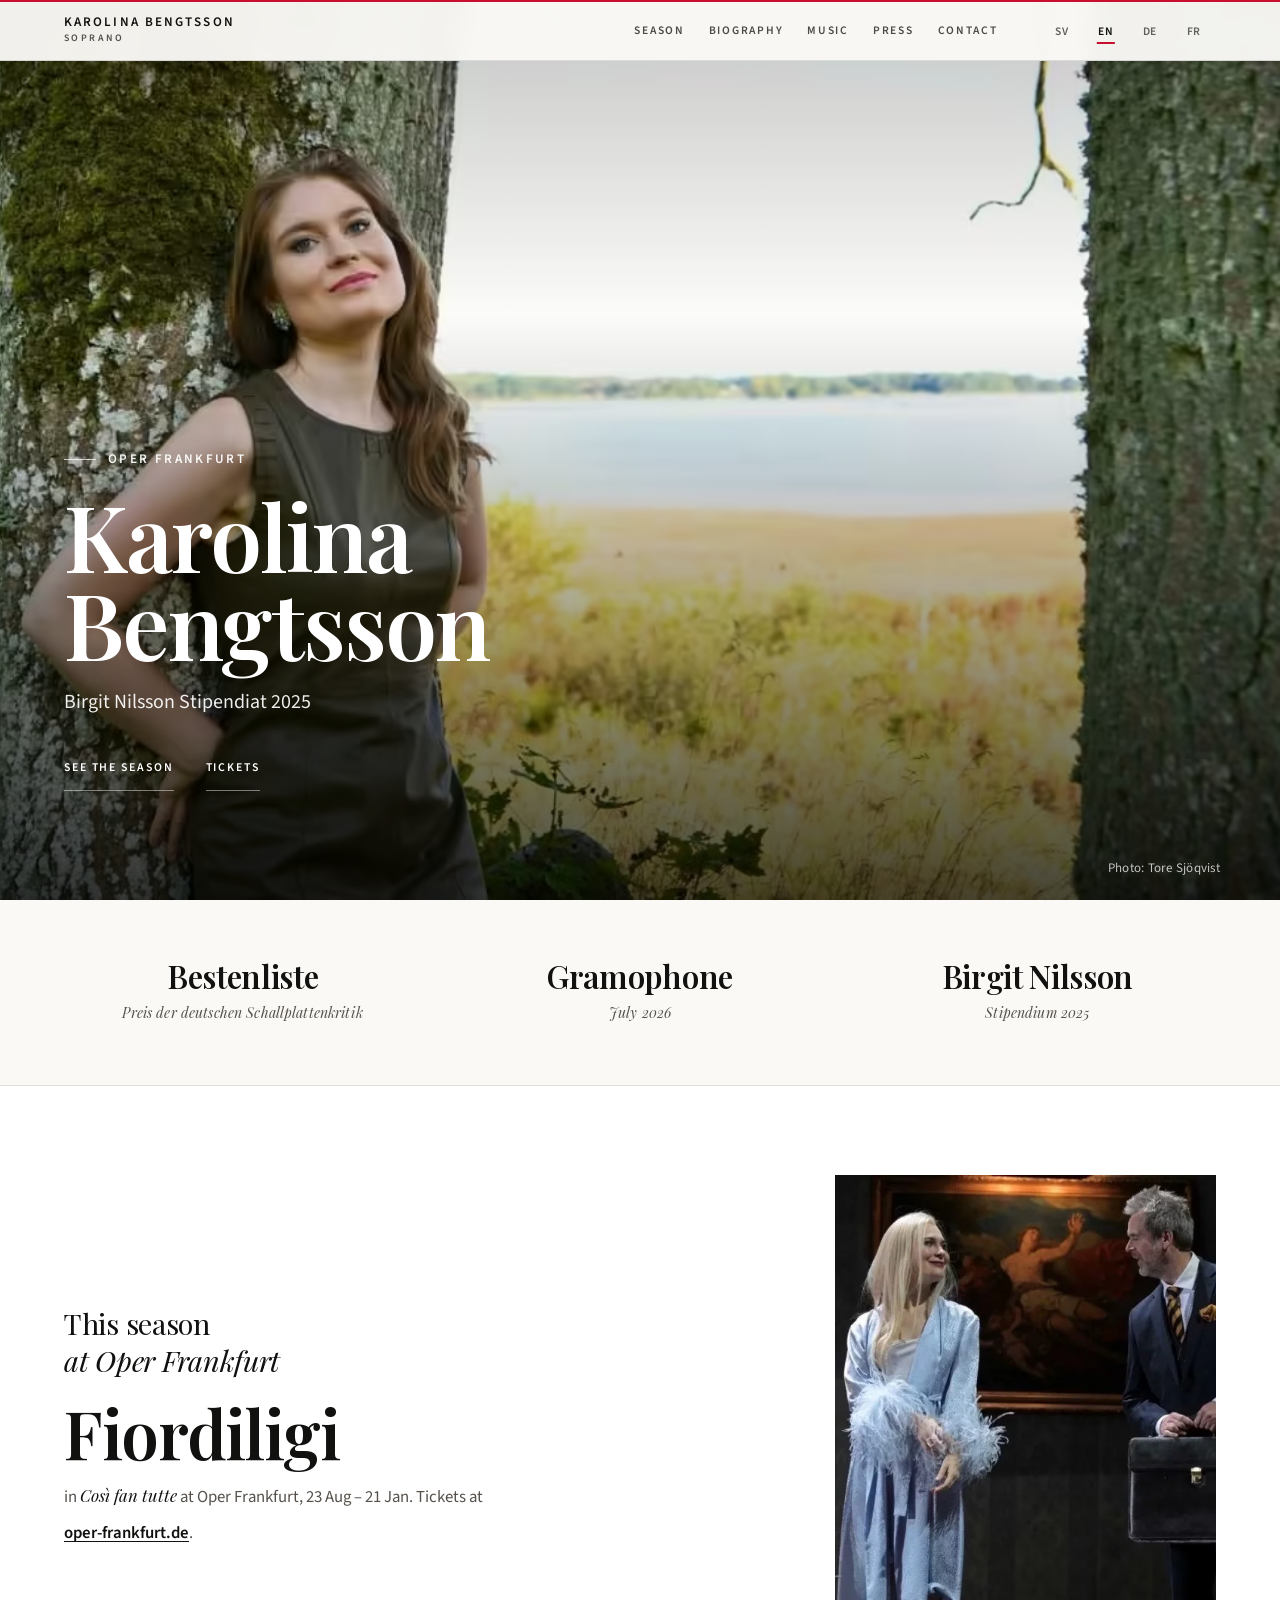
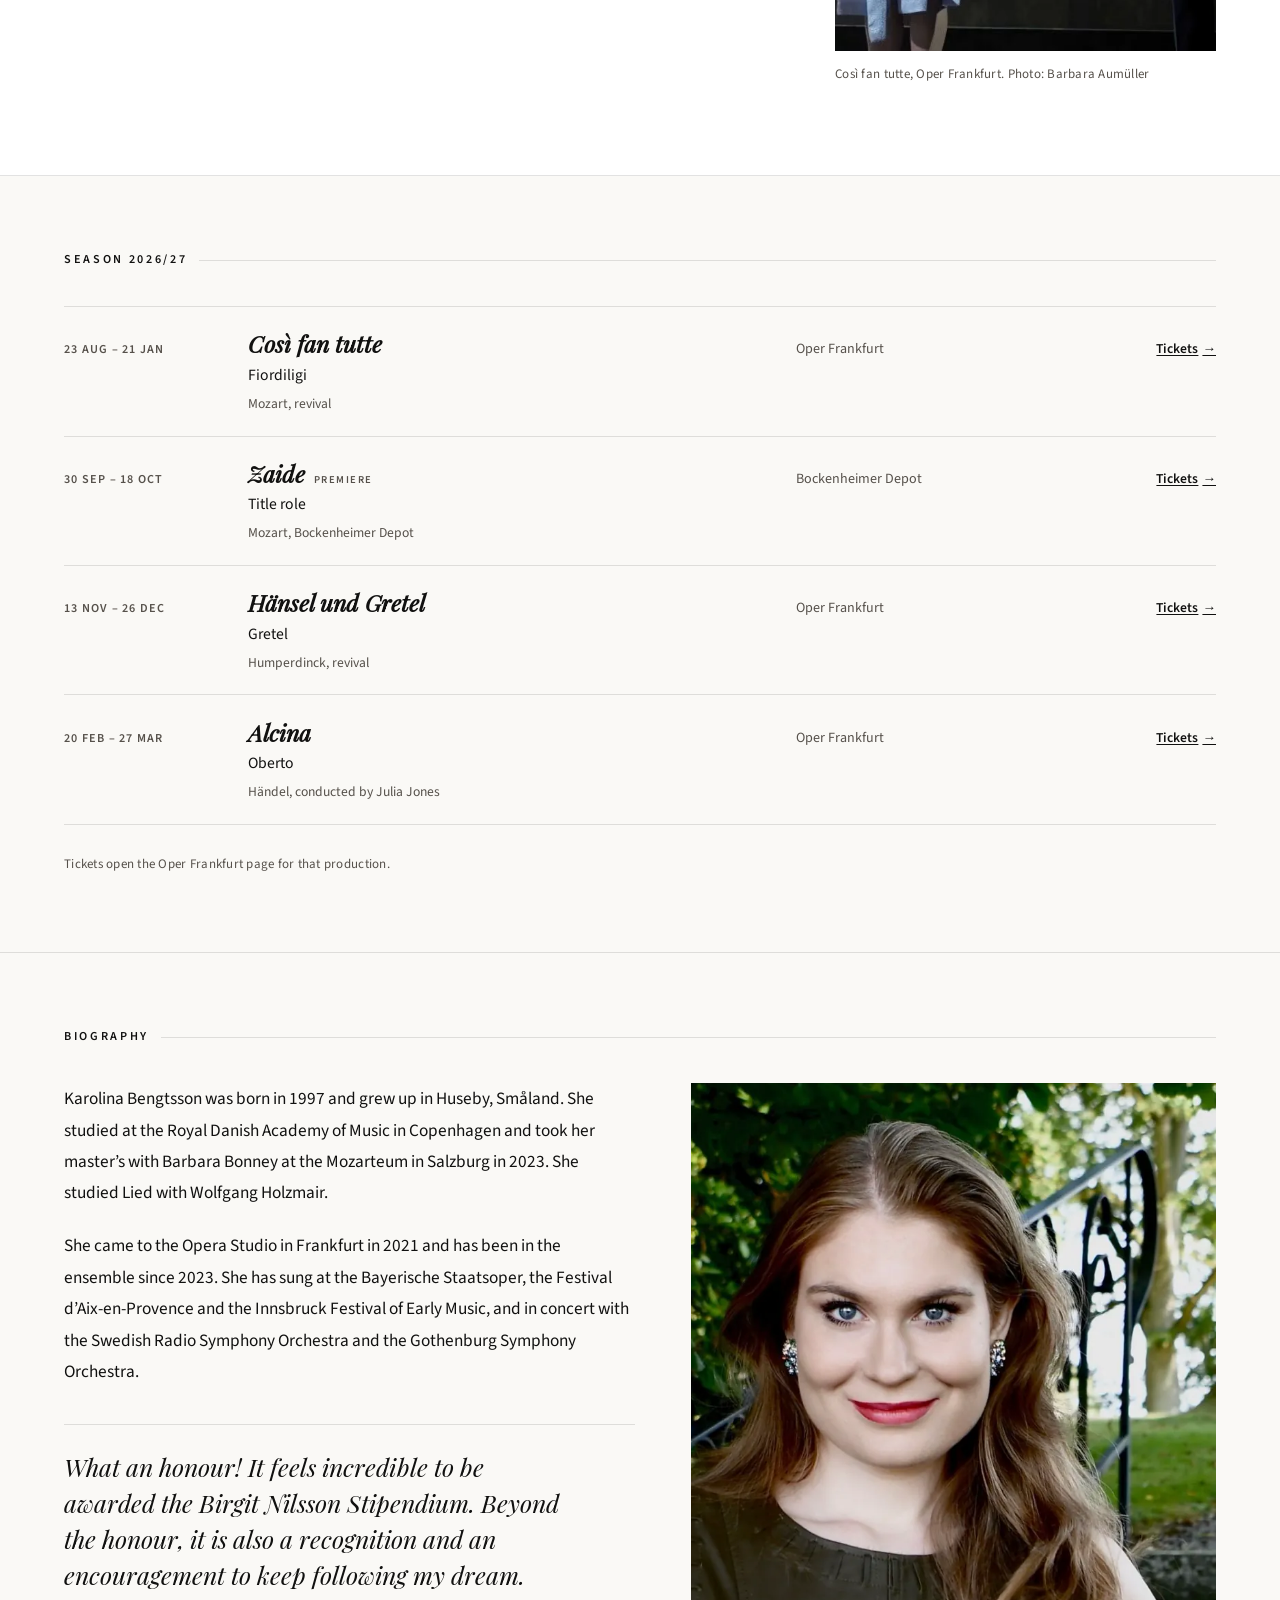
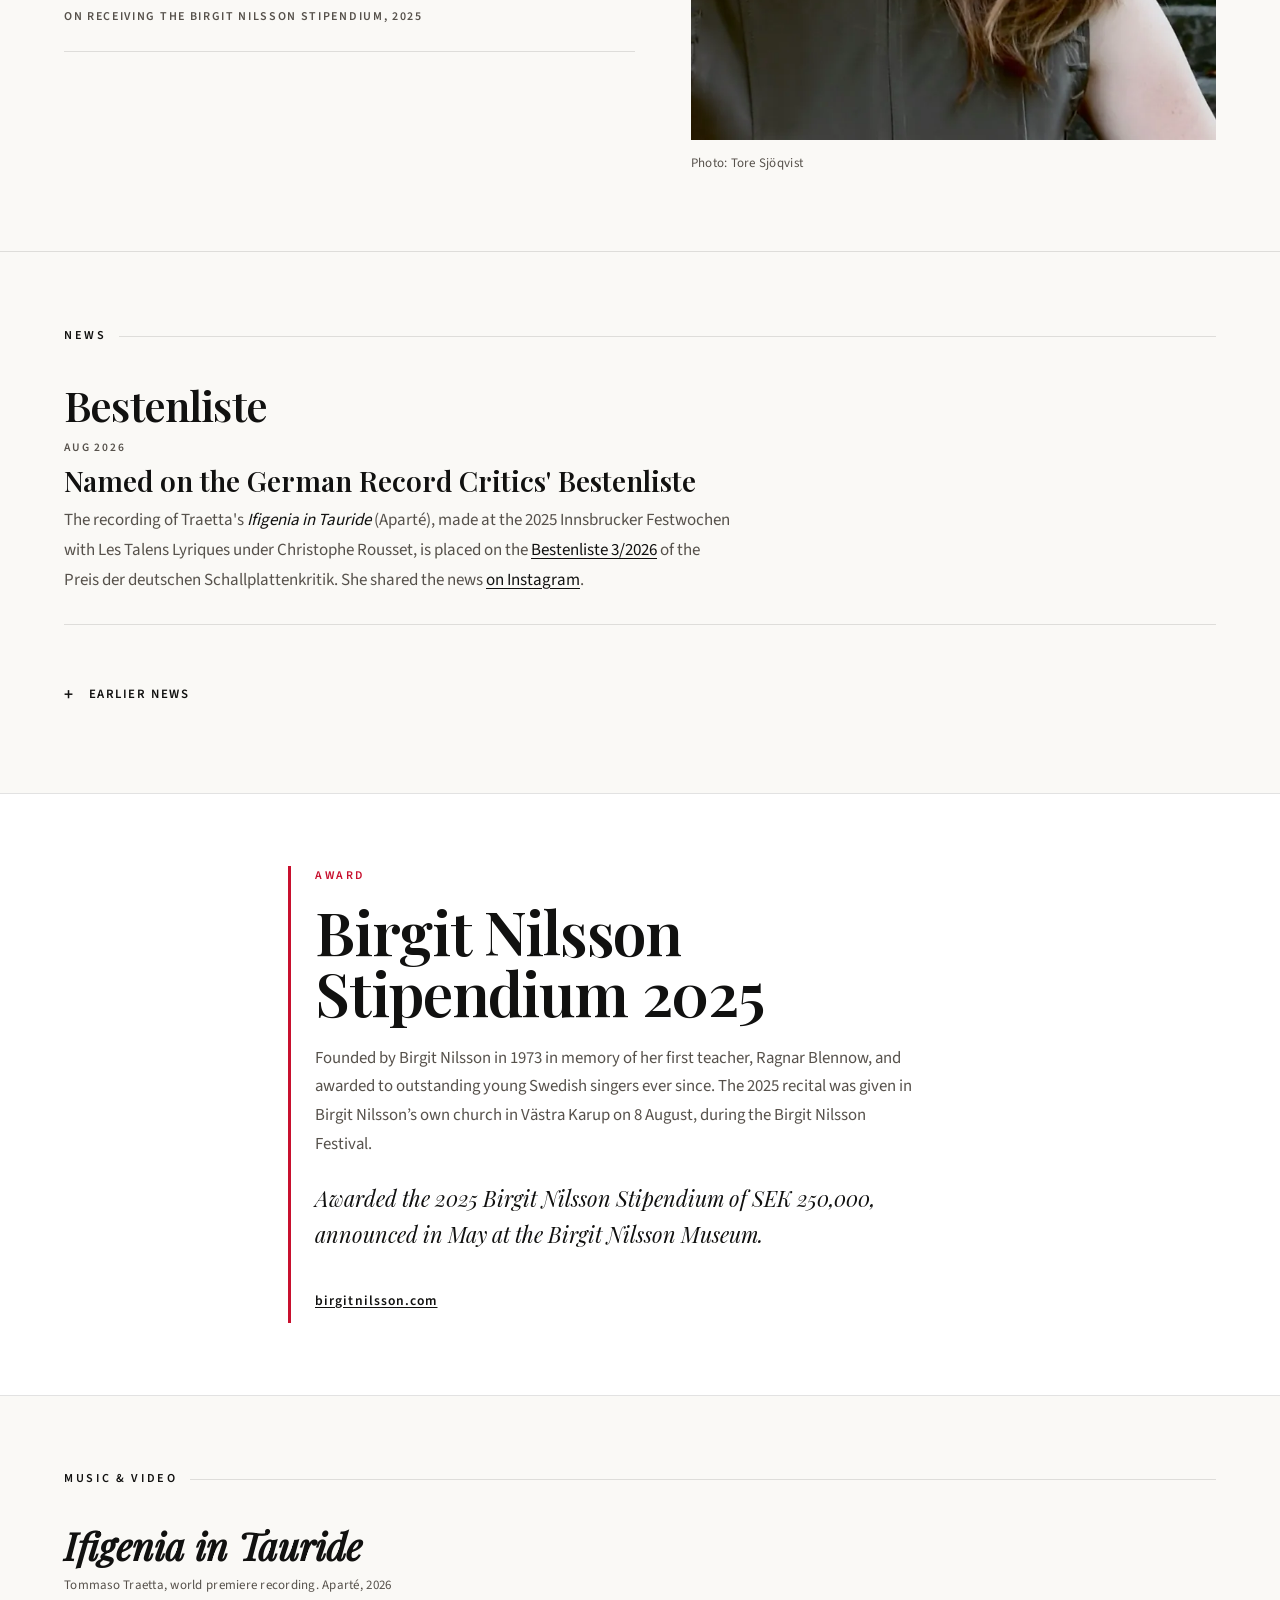
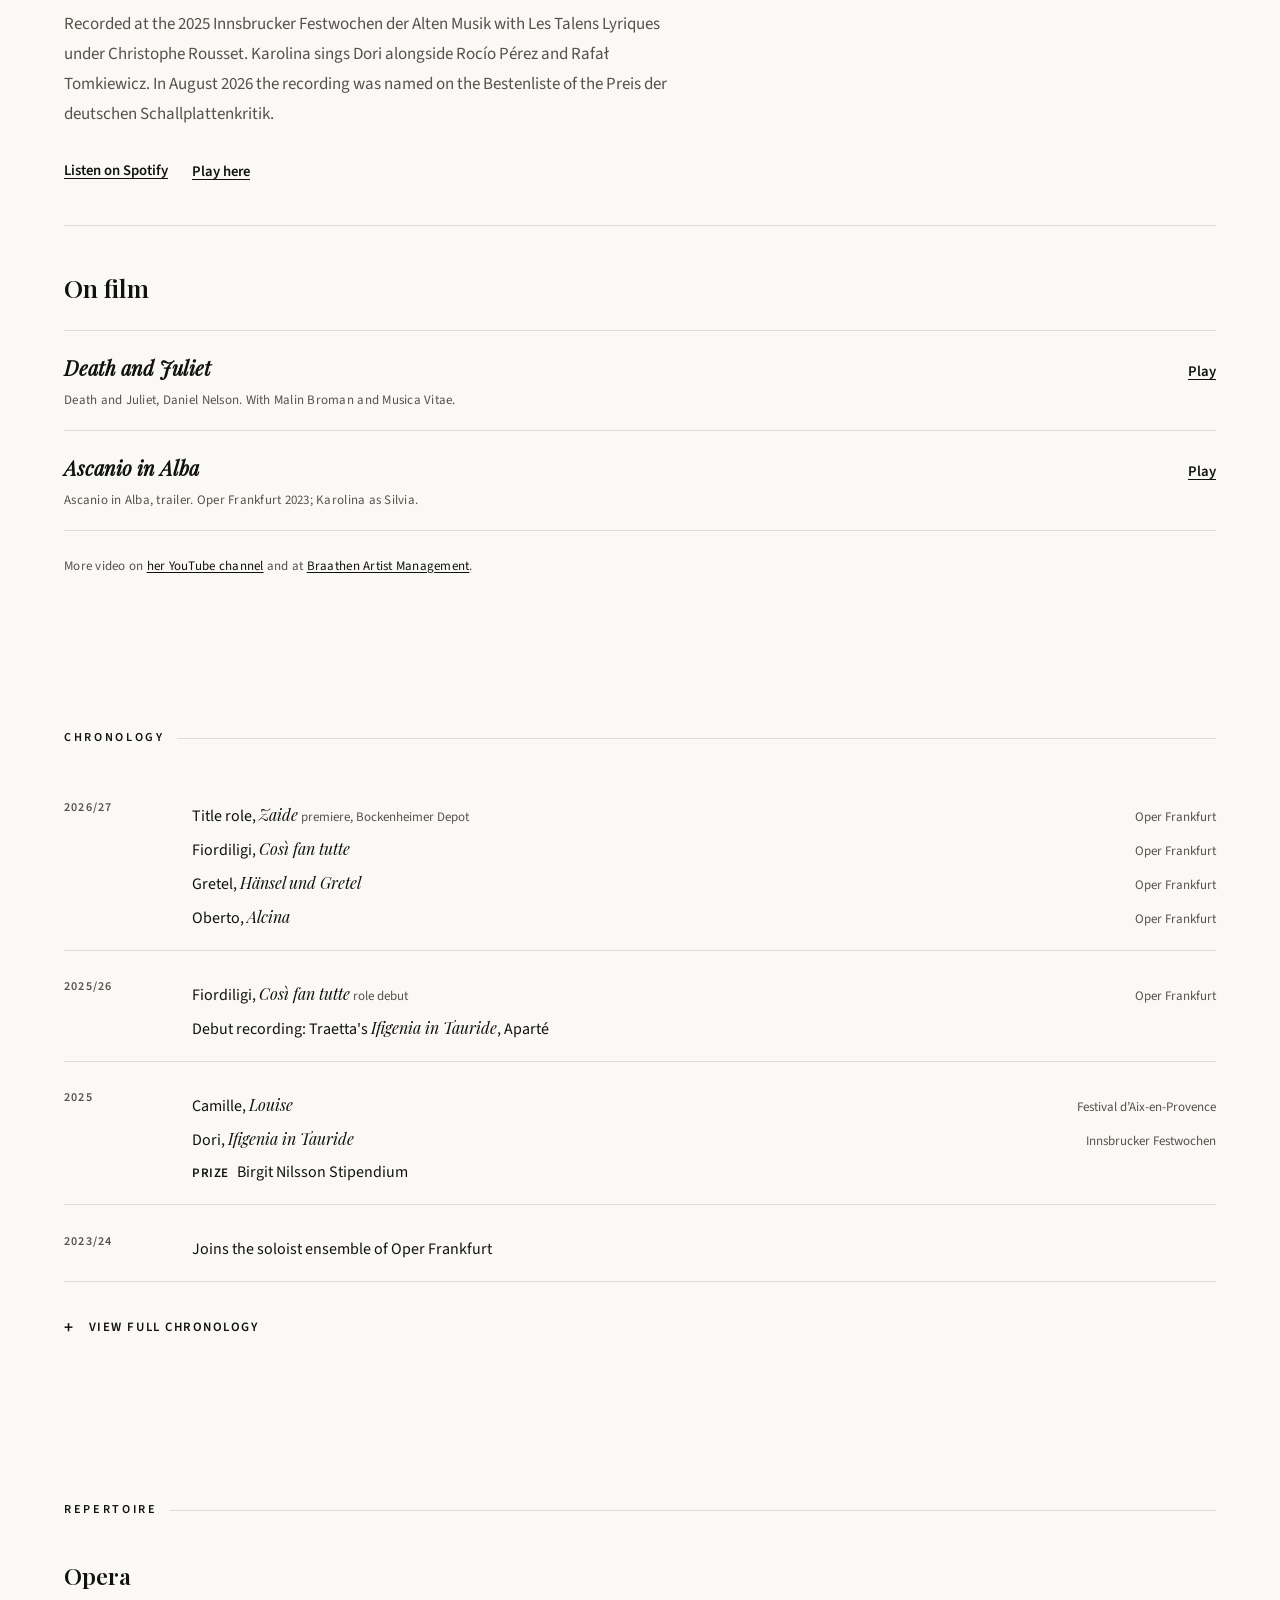
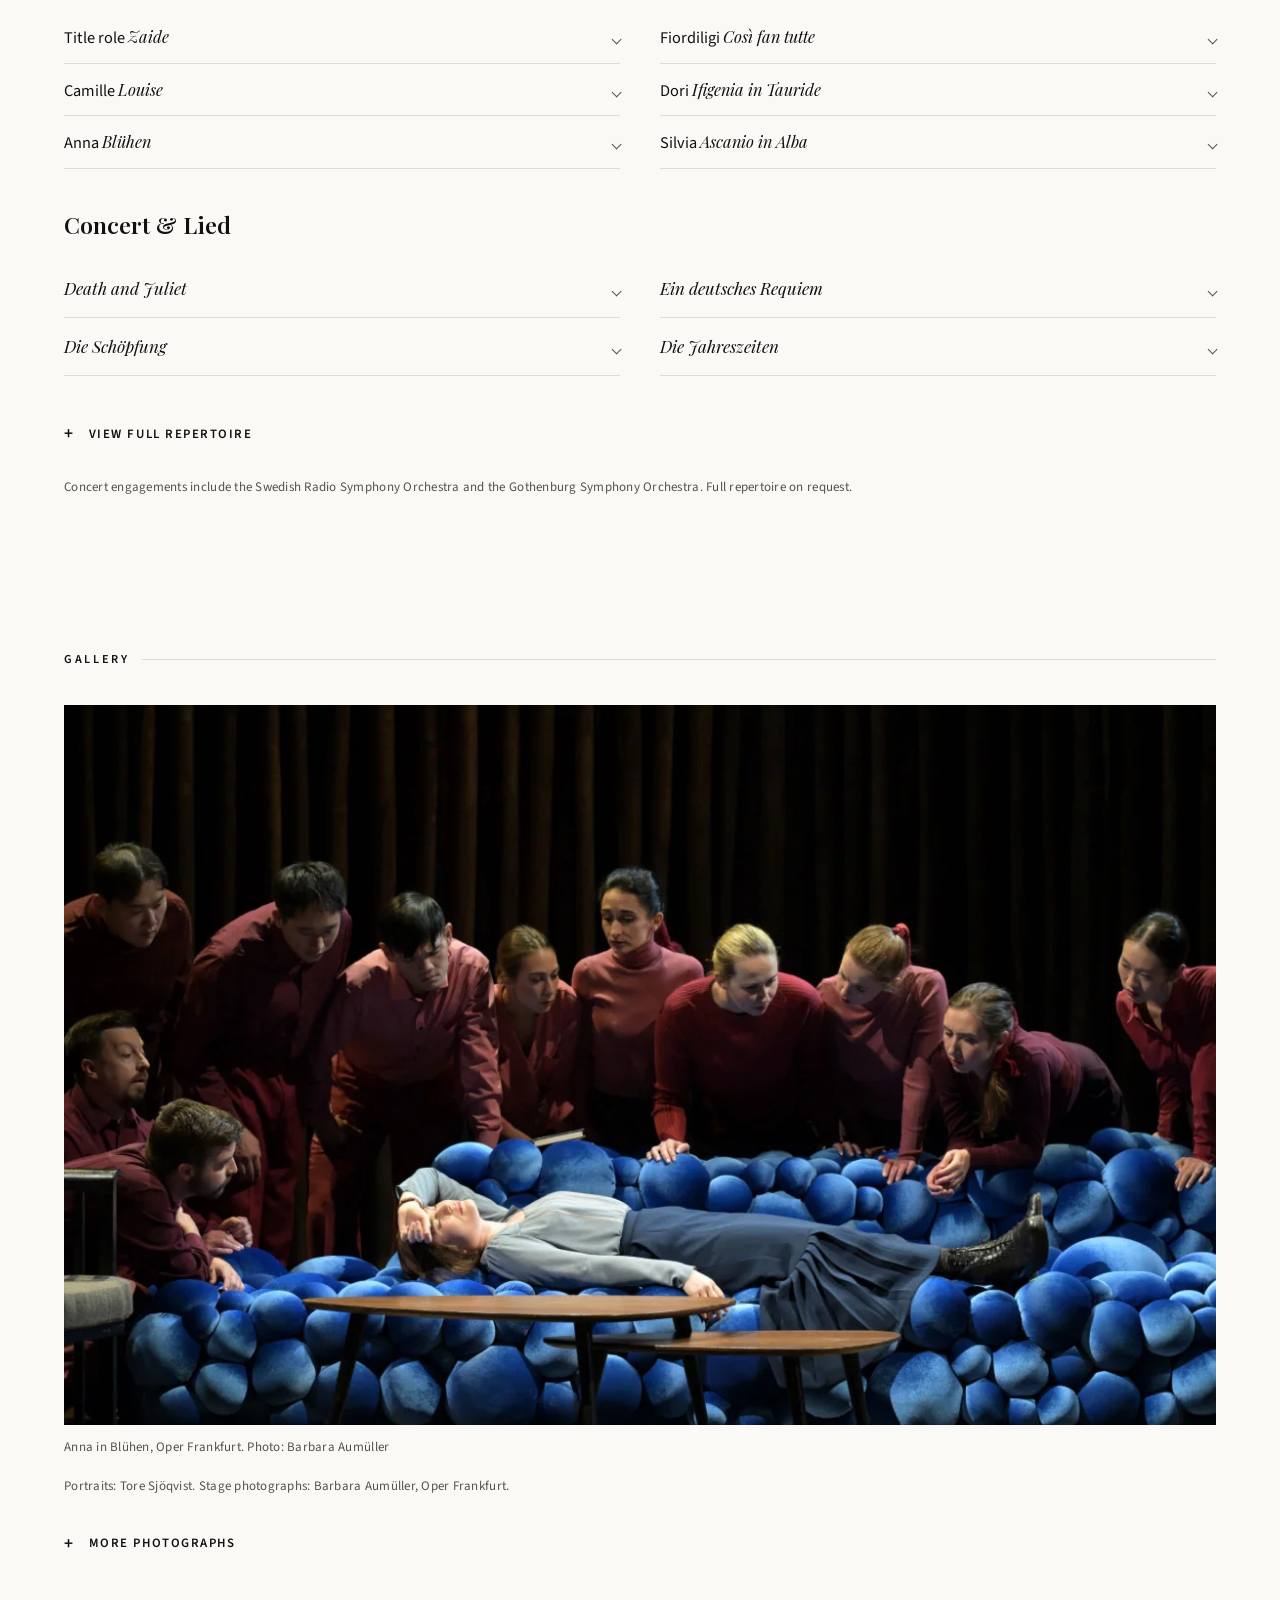
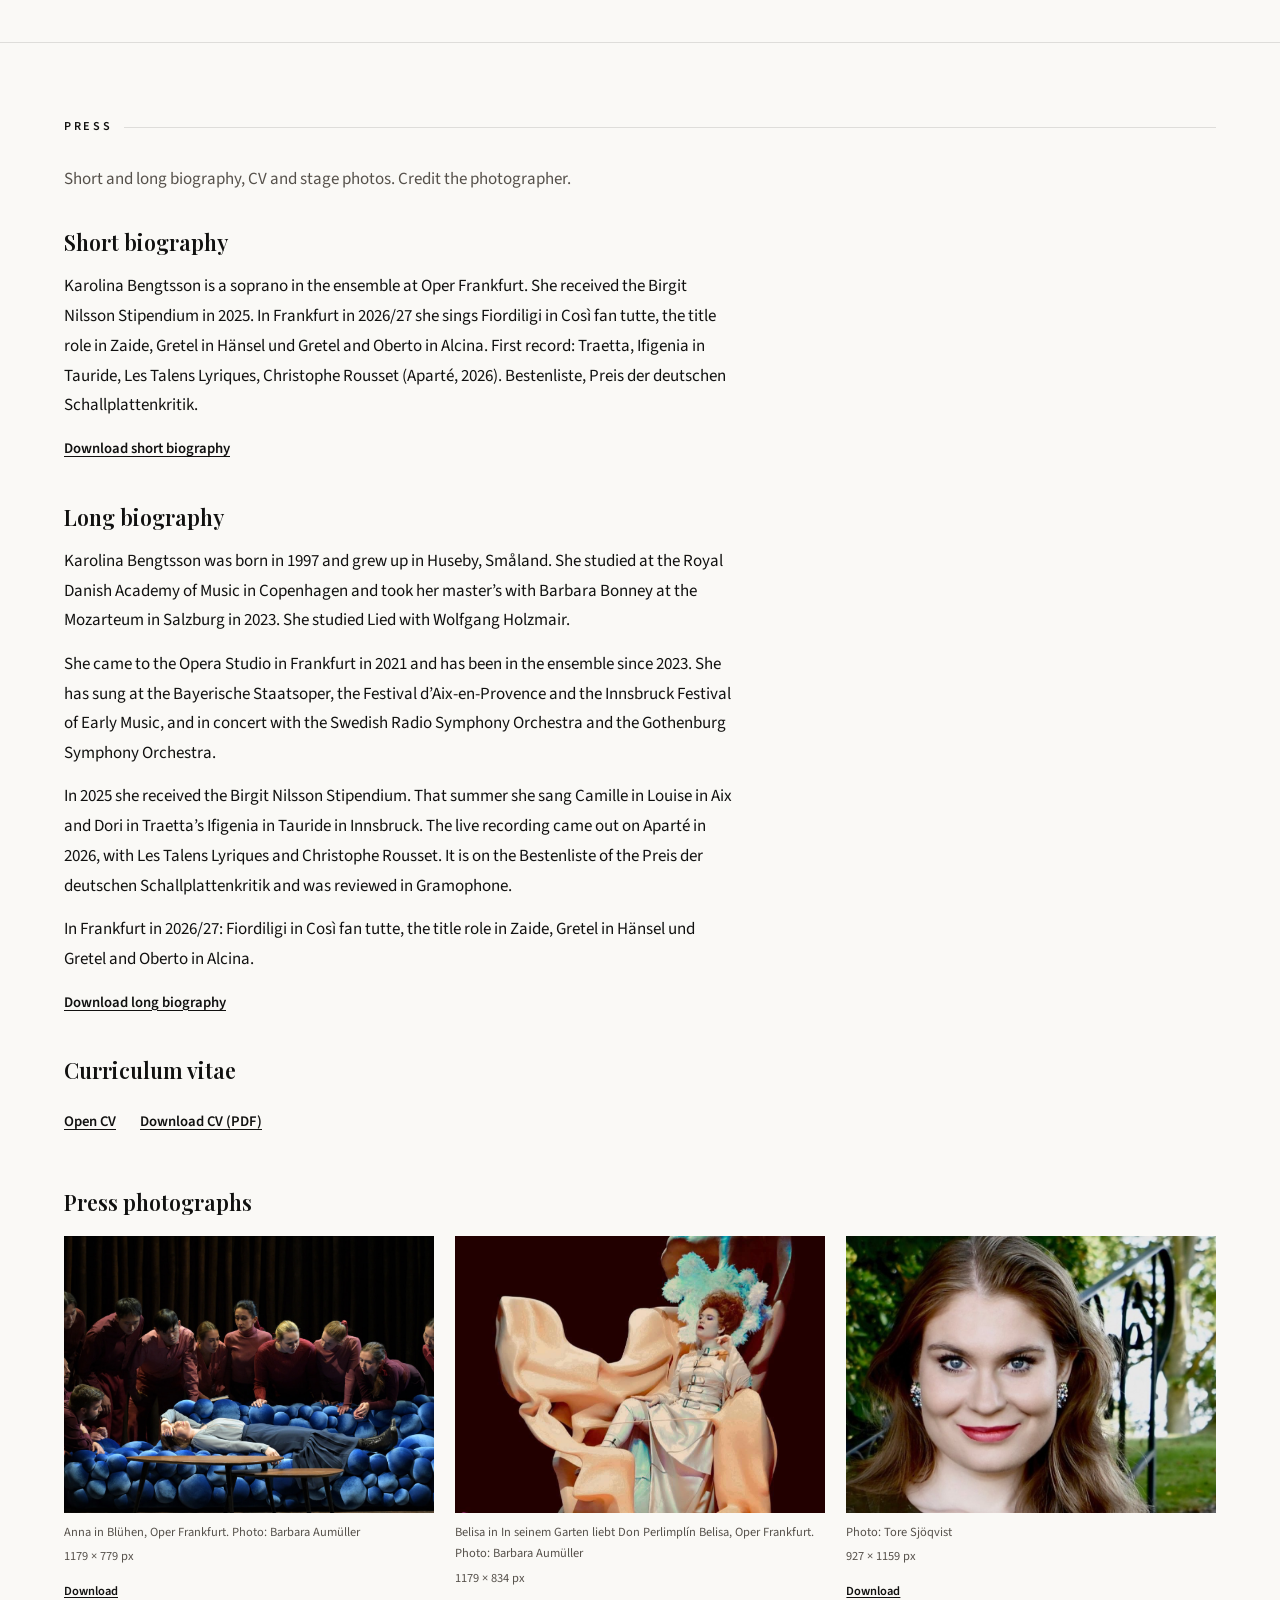
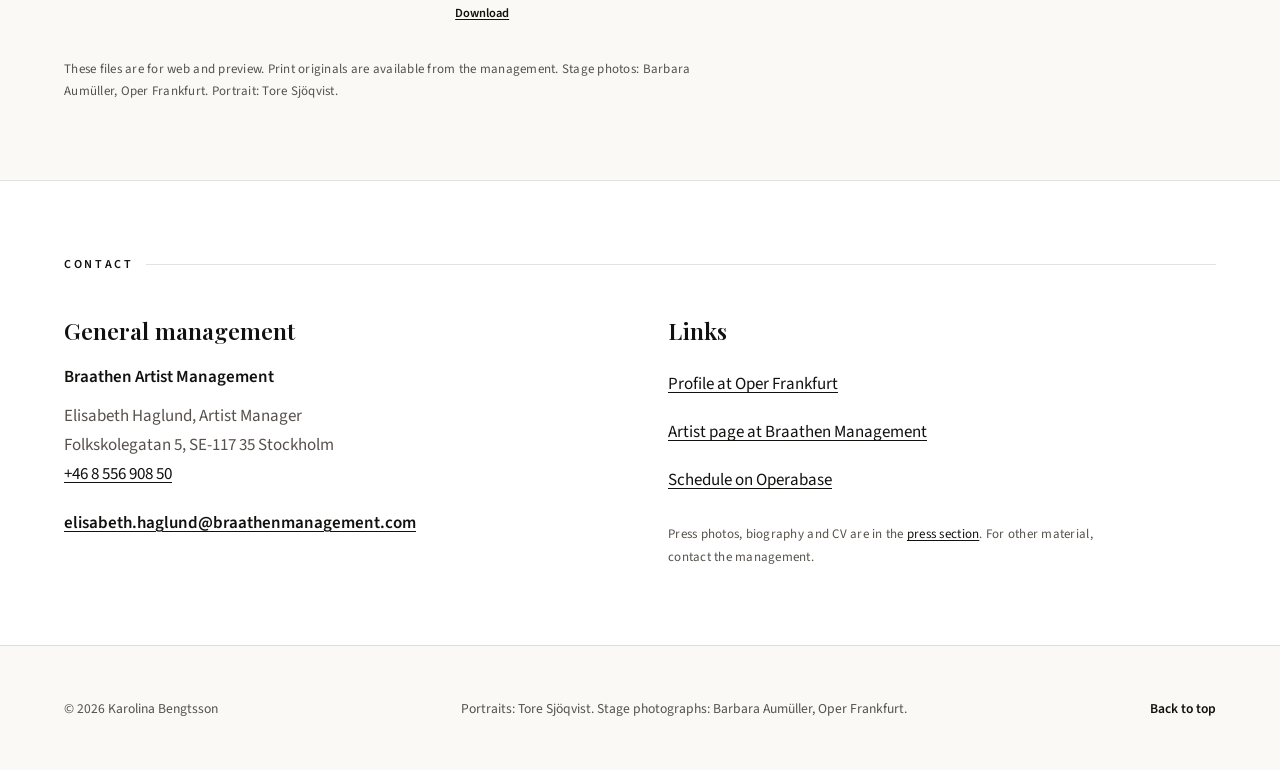
==== commit 9d09ffa5: "Refine editorial TIME Magazine aesthetic and remove all buggy red flashing Co-authored-by: gabbjo <g" ====
--- a/index.html
+++ b/index.html
@@ -5,7 +5,7 @@
   <meta name="viewport" content="width=device-width, initial-scale=1, viewport-fit=cover">
   <title>Karolina Bengtsson, sopran</title>
   <meta name="description" content="Karolina Bengtsson, svensk sopran. Medlem av Oper Frankfurts solistensemble, Birgit Nilsson-stipendiat 2025. Biografi, kronologi, repertoar och säsongen 2026/27.">
-  <meta name="theme-color" content="#f6f3ee">
+  <meta name="theme-color" content="#faf9f6">
   <meta name="robots" content="index,follow">
   <meta property="og:title" content="Karolina Bengtsson, sopran">
   <meta property="og:description" content="Karolina Bengtsson, svensk sopran. Medlem av Oper Frankfurts solistensemble, Birgit Nilsson-stipendiat 2025.">
@@ -58,14 +58,14 @@
     })();
   </script>
   <link rel="icon" href="favicon.svg" type="image/svg+xml">
-  <link rel="preload" href="fonts/fraunces-600.woff2" as="font" type="font/woff2" crossorigin>
+  <link rel="preload" href="fonts/playfair-600.woff2" as="font" type="font/woff2" crossorigin>
   <link rel="preload" href="fonts/source-sans-3-400.woff2" as="font" type="font/woff2" crossorigin>
   <link rel="preload" href="fonts/source-sans-3-600.woff2" as="font" type="font/woff2" crossorigin>
   <link rel="preload" as="image" type="image/avif" href="img/lakeside-640.avif" imagesrcset="img/lakeside-480.avif 480w, img/lakeside-640.avif 640w, img/lakeside-768.avif 768w, img/lakeside.avif 1024w" imagesizes="100vw">
-  <style>@font-face{font-family:"Fraunces";font-style:normal;font-weight:600;font-display:swap;src:url("fonts/fraunces-600.woff2") format("woff2");unicode-range:U+0000-00FF,U+0131,U+0152-0153,U+02BB-02BC,U+02C6,U+02DA,U+02DC,U+0304,U+0308,U+0329,U+2000-206F,U+20AC,U+2122,U+2191,U+2193,U+2212,U+2215,U+FEFF,U+FFFD}@font-face{font-family:"Source Sans 3";font-style:normal;font-weight:400;font-display:swap;src:url("fonts/source-sans-3-400.woff2") format("woff2");unicode-range:U+0000-00FF,U+0131,U+0152-0153,U+02BB-02BC,U+02C6,U+02DA,U+02DC,U+0304,U+0308,U+0329,U+2000-206F,U+20AC,U+2122,U+2191,U+2193,U+2212,U+2215,U+FEFF,U+FFFD}@font-face{font-family:"Source Sans 3";font-style:normal;font-weight:600;font-display:swap;src:url("fonts/source-sans-3-600.woff2") format("woff2");unicode-range:U+0000-00FF,U+0131,U+0152-0153,U+02BB-02BC,U+02C6,U+02DA,U+02DC,U+0304,U+0308,U+0329,U+2000-206F,U+20AC,U+2122,U+2191,U+2193,U+2212,U+2215,U+FEFF,U+FFFD}:root{--bg:#f6f3ee;--bg-card:#ffffff;--bg-subtle:#efeae3;--ink:#1a1612;--muted:#6a5c50;--muted-light:#8a7b6e;--accent:#8f2a28;--accent-hover:#6e1f1d;--gold:#b08948;--stage:#11100e;--border:rgba(26,22,18,0.1);--shadow-sm:none;--shadow-md:none;--display:"Fraunces","Iowan Old Style",Palatino,Georgia,serif;--sans:"Source Sans 3","Segoe UI",Helvetica,Arial,sans-serif;--page:70rem;--gutter:clamp(1.6rem,5vw,3.25rem);--ease:cubic-bezier(0.22,1,0.36,1)}*,*::before,*::after{box-sizing:border-box}html{scroll-behavior:smooth;scroll-padding-top:4.5rem;padding-left:env(safe-area-inset-left,0);padding-right:env(safe-area-inset-right,0)}@media (prefers-reduced-motion:reduce){html{scroll-behavior:auto}*,*::before,*::after{animation-duration:0.01ms !important;transition-duration:0.01ms !important}.reveal{opacity:1 !important;transform:none !important}}body{margin:0;background:var(--bg);color:var(--ink);font-family:var(--sans);font-size:1.0625rem;line-height:1.75;text-rendering:optimizeLegibility;overflow-wrap:break-word}img{max-width:100%;height:auto;display:block;background:var(--bg-subtle)}iframe{display:block;border:0;width:100%}a{color:var(--accent);text-underline-offset:0.16em}a:hover{color:var(--accent-hover)}:focus{outline:none}:focus-visible{outline:2px solid var(--accent);outline-offset:3px}::selection{background:var(--accent);color:#ffffff}.visually-hidden{position:absolute;width:1px;height:1px;padding:0;margin:-1px;overflow:hidden;clip:rect(0,0,0,0);white-space:nowrap;border:0}.skip{position:absolute;left:var(--gutter);top:0.6rem;z-index:50;padding:0.55rem 0.75rem;background:#ffffff;color:var(--accent);transform:translateY(-180%)}.skip:focus{transform:none}.top-anchor{position:absolute;top:0;left:0;width:1px;height:1px;overflow:hidden}.wrap{width:min(100% - 2 * var(--gutter),var(--page));margin-inline:auto}#main.is-lang-fading{opacity:0.42}@media (prefers-reduced-motion:no-preference){#main{transition:opacity 0.14s ease}}.meta,.gallery-credit,.season-note,.rep-foot,.media-more,.press,.feature-photo figcaption,.bio-photo figcaption,.hero-credit{font-family:var(--sans);font-size:0.8125rem;font-weight:400;letter-spacing:0.02em;color:var(--muted)}.site-header{position:fixed;inset:0 0 auto;z-index:30;color:var(--ink);background:rgba(246,243,238,0.92);border-bottom:1px solid var(--border);padding-top:env(safe-area-inset-top,0);backdrop-filter:blur(10px)}.header-inner{display:grid;grid-template-columns:auto 1fr auto;grid-template-areas:"brand nav tools";align-items:center;column-gap:1.5rem;padding:0.35rem 0}.header-mark{grid-area:brand;display:flex;flex-direction:column;gap:0.05rem;color:inherit;text-decoration:none;min-width:0}.header-mark:hover{color:inherit}.header-mark-name{font-family:var(--sans);font-size:0.78rem;font-weight:600;letter-spacing:0.16em;line-height:1.2;text-transform:uppercase}.header-mark-voice{font-size:0.62rem;font-weight:500;letter-spacing:0.22em;text-transform:uppercase;opacity:0.55}.header-tools{grid-area:tools;display:flex;align-items:center;gap:0.15rem}.nav{grid-area:nav;display:flex;flex-wrap:nowrap;justify-content:flex-end;gap:0.05rem}.nav a{color:inherit;text-decoration:none;font-size:0.68rem;font-weight:500;letter-spacing:0.14em;text-transform:uppercase;padding:0.45rem 0.5rem;min-height:44px;display:inline-flex;align-items:center;opacity:0.72}.nav a:hover,.nav a[aria-current="page"]{color:var(--ink);opacity:1}.lang{position:relative;display:flex;align-items:center}.lang button{appearance:none;position:relative;border:0;background:none;color:inherit;font-family:var(--sans);font-size:0.72rem;font-weight:600;letter-spacing:0.06em;min-width:44px;min-height:44px;padding:0;cursor:pointer;opacity:0.82}.lang button[aria-pressed="true"],.lang button:hover{opacity:1}.lang button[aria-pressed="true"]::after{content:"";position:absolute;left:50%;bottom:0.55rem;width:1.15rem;height:1.5px;background:currentColor;transform:translateX(-50%);pointer-events:none;opacity:0.85}.menu-btn{display:none;appearance:none;border:0;background:none;color:inherit;font-family:var(--sans);font-size:0.78rem;font-weight:600;letter-spacing:0.08em;text-transform:uppercase;min-height:44px;min-width:44px;padding:0 0.55rem;cursor:pointer}@media (max-width:959px){.header-inner{grid-template-columns:1fr auto;grid-template-areas:"brand tools";padding:0.55rem 0}.site-header:has(.nav.is-open) .header-inner,.site-header.is-menu-open .header-inner{grid-template-areas:"brand tools" "nav nav"}.menu-btn{display:inline-flex;align-items:center;justify-content:center}.nav{display:none;flex-direction:column;justify-content:flex-start;width:100%;margin-top:0.2rem;padding:0.2rem 0 0.45rem}.nav.is-open{display:flex;grid-area:nav}.nav a{font-size:1rem;letter-spacing:0.04em;padding:0.7rem 0}}.hero{position:relative;min-height:100svh;display:flex;align-items:flex-end;color:#ffffff;overflow:hidden}.hero-media{position:absolute;inset:0}.hero-media img{width:100%;height:100%;object-fit:cover;object-position:28% 40%;transform:scale(1.04)}@media (prefers-reduced-motion:no-preference){.hero-media img{animation:hero-drift 18s var(--ease) both}}@keyframes hero-drift{from{transform:scale(1.08)}to{transform:scale(1.04)}}.hero-shade{position:absolute;inset:0;background:linear-gradient(180deg,rgba(10,8,6,0.28) 0%,transparent 32%,rgba(10,8,6,0.2) 68%,rgba(10,8,6,0.78) 100%);pointer-events:none}.hero-content{position:relative;z-index:1;padding:8rem 0 5.75rem}.hero-kicker{display:flex;flex-direction:column;align-items:flex-start;gap:0.7rem;margin:0 0 1.15rem;font-size:0.92rem;font-weight:500;letter-spacing:0.04em;opacity:0.9}.hero-kicker::before{content:"";width:2.25rem;height:1px;background:currentColor;opacity:0.55}.hero-brand{margin:0;font-family:var(--display);font-optical-sizing:auto;font-weight:600;font-size:clamp(2.6rem,8vw,5.4rem);line-height:0.94;letter-spacing:0.01em}.hero-brand span{display:block}.hero-line{margin:1.35rem 0 0;max-width:22rem;font-size:clamp(1.05rem,2vw,1.2rem);line-height:1.45;font-weight:400;opacity:0.92}.hero-actions,.hero-links{display:flex;flex-wrap:wrap;gap:0.35rem 1.5rem;margin-top:1.6rem}.hero-links a{color:#ffffff;text-decoration:none;font-size:0.72rem;font-weight:600;letter-spacing:0.16em;text-transform:uppercase;min-height:44px;display:inline-flex;align-items:center;border-bottom:1px solid rgba(255,255,255,0.35)}.hero-links a:hover{color:#ffffff;border-bottom-color:#ffffff}.btn{display:inline-flex;align-items:center;justify-content:center;min-height:2.75rem;padding:0.6rem 1.2rem;font-family:var(--sans);font-size:0.72rem;font-weight:600;letter-spacing:0.14em;text-transform:uppercase;text-decoration:none;border-radius:0;transition:background 0.25s ease,color 0.25s ease,border-color 0.25s ease}.btn-solid{background:#ffffff;color:var(--ink);border:1px solid #ffffff}.btn-solid:hover{background:var(--bg-subtle);color:var(--ink)}.btn-ghost{background:transparent;color:#ffffff;border:1px solid rgba(255,255,255,0.4)}.btn-ghost:hover{border-color:#ffffff;color:#ffffff;background:rgba(255,255,255,0.08)}.hero-credit{position:absolute;right:var(--gutter);bottom:1.25rem;z-index:1;margin:0;padding-right:0.25rem;color:rgba(255,255,255,0.7)}@media (prefers-reduced-motion:no-preference){.hero-kicker,.hero-brand,.hero-line,.hero-actions,.hero-links{animation:rise 0.52s var(--ease) both}.hero-kicker{animation-delay:0.02s}.hero-brand{animation-delay:0.08s}.hero-line{animation-delay:0.14s}.hero-actions,.hero-links{animation-delay:0.2s}}@keyframes rise{from{opacity:0;transform:translateY(0.55rem)}to{opacity:1;transform:translateY(0)}}@media (max-width:700px){.hero-content{padding:7.25rem 0 4.75rem}.hero-media img{object-position:38% 36%}.hero-shade{background:linear-gradient(180deg,rgba(10,8,6,0.2) 0%,transparent 34%,rgba(10,8,6,0.1) 64%,rgba(10,8,6,0.58) 100%)}.hero-credit{left:var(--gutter);right:auto;bottom:0.85rem}}.marks{background:var(--stage);color:#ffffff;padding:clamp(2.4rem,5vw,3.5rem) 0}.marks-grid{display:grid;grid-template-columns:repeat(3,minmax(0,1fr));gap:2rem 2.5rem;text-align:center}.mark{color:inherit;text-decoration:none;display:flex;flex-direction:column;align-items:center;gap:0.55rem;min-height:44px;justify-content:center}.mark:hover{color:inherit}.mark-line{font-family:var(--display);font-size:clamp(1.55rem,3vw,2.15rem);font-weight:600;letter-spacing:0.04em;line-height:1.05}.mark-src{font-family:var(--display);font-style:italic;font-size:0.85rem;font-weight:500;letter-spacing:0.04em;opacity:0.62}@media (max-width:700px){.marks-grid{grid-template-columns:1fr;gap:1.75rem}}.feature{padding:clamp(3rem,7vw,5.5rem) 0;background:var(--bg-card)}.feature-grid{display:grid;grid-template-columns:minmax(0,1.35fr) minmax(12rem,0.65fr);gap:clamp(1.5rem,4vw,3.5rem);align-items:center}.feature-lead{margin:0;max-width:18rem;font-family:var(--display);font-size:clamp(1.45rem,2.6vw,1.85rem);font-weight:500;line-height:1.25;letter-spacing:-0.01em}.feature-lead .accent{display:block;color:var(--ink);font-style:italic}.feature-role{margin:1.4rem 0 0;font-family:var(--display);font-size:clamp(2.4rem,5vw,3.6rem);font-weight:600;line-height:1;letter-spacing:-0.02em}.feature-meta{margin:0.85rem 0 0;max-width:28rem;color:var(--muted);font-size:1rem;line-height:1.55}.feature-meta em{font-family:var(--display);font-style:italic;color:var(--ink)}.feature-photo{margin:0;position:relative}.feature-photo::before{content:"";position:absolute;inset:1.1rem -0.75rem -0.75rem 0.75rem;background:var(--accent);z-index:0}.feature-photo picture,.feature-photo img{width:100%;display:block;position:relative;z-index:1}.feature-photo img{aspect-ratio:4 / 5;object-fit:cover;object-position:38% 18%;border-radius:0}.feature-photo figcaption{margin-top:0.7rem}@media (max-width:800px){.feature-grid{grid-template-columns:1fr}.feature-photo{order:-1}.feature-photo img{max-height:70vw}}.section{padding:clamp(2.4rem,5.5vw,4.25rem) 0}.section-head{margin-bottom:clamp(1.4rem,3vw,2.2rem)}.section-head h2{margin:0;font-family:var(--sans);font-optical-sizing:auto;font-size:0.78rem;font-weight:600;letter-spacing:0.2em;text-transform:uppercase;line-height:1.2}.section-bio{background:var(--bg-subtle)}.bio-layout{display:grid;grid-template-columns:minmax(0,1fr) minmax(16rem,0.92fr);gap:clamp(1.5rem,4vw,3rem);align-items:start}.bio-copy p{margin:0 0 1.25rem;max-width:38rem;color:var(--ink);font-size:1.08rem;line-height:1.8}.bio-copy p:last-of-type{margin-bottom:0}.quote{margin:2rem 0 0;padding:1.5rem 0 0;border-top:1px solid var(--border)}.quote blockquote{margin:0;font-family:var(--display);font-size:clamp(1.2rem,2vw,1.45rem);font-style:italic;font-weight:500;line-height:1.45;max-width:28rem;color:var(--ink)}.quote figcaption{margin-top:0.85rem;font-size:0.8125rem;color:var(--muted);letter-spacing:0.02em}.bio-photo{margin:0;position:sticky;top:5.5rem;background:none;padding:0}.bio-photo::before{content:"";position:absolute;inset:1.15rem -0.8rem -0.8rem 0.8rem;background:var(--accent);z-index:0}.bio-photo picture,.bio-photo img{width:100%;display:block;position:relative;z-index:1}.bio-photo img{aspect-ratio:4 / 5;object-fit:cover;object-position:50% 12%}.bio-photo figcaption{margin:0;padding:0.75rem 0 0;color:var(--muted);position:relative;z-index:1}@media (max-width:860px){.bio-layout{grid-template-columns:1fr}.bio-photo{position:static;order:-1}.bio-photo img{max-height:62vw}}.season-list{display:grid;gap:0;border-top:1px solid var(--border)}.season-row{display:grid;grid-template-columns:9.5rem minmax(0,1.4fr) minmax(0,0.9fr) auto;gap:0.75rem 1.25rem;align-items:baseline;padding:1.05rem 0;border-bottom:1px solid var(--border)}.season-row-dates{margin:0;font-size:0.78rem;font-weight:500;letter-spacing:0.08em;text-transform:uppercase;color:var(--muted)}.season-row-work{margin:0;font-family:var(--display);font-size:1.45rem;font-weight:600;line-height:1.15;display:flex;flex-wrap:wrap;align-items:baseline;gap:0.55rem}.season-row-work em{font-style:italic;color:var(--ink)}.season-flag{font-family:var(--sans);font-size:0.68rem;font-weight:600;letter-spacing:0.08em;text-transform:uppercase;color:var(--accent)}.season-row-role{margin:0.25rem 0 0;font-size:0.98rem}.season-row-sub{margin:0.15rem 0 0;font-size:0.85rem;color:var(--muted)}.season-row-venue{margin:0;font-size:0.85rem;color:var(--muted)}.season-row-ticket{font-size:0.85rem;font-weight:600;color:var(--accent);text-decoration:none;display:inline-flex;align-items:center;min-height:44px;gap:0.25rem;justify-self:end}.season-row-ticket:hover{color:var(--accent-hover);text-decoration:underline}@media (max-width:800px){.season-row{grid-template-columns:1fr auto;grid-template-areas:"dates ticket" "main main" "venue venue"}.season-row-dates{grid-area:dates}.season-row-main{grid-area:main}.season-row-venue{grid-area:venue}.season-row-ticket{grid-area:ticket}}.season-note{margin:1.5rem 0 0}.season-note a,.feature-meta a{display:inline-flex;align-items:center;min-height:44px}.news-list{display:grid;gap:1.5rem}.news-lead{padding:0 0 1.5rem;border-bottom:1px solid var(--border)}.news-display{margin:0 0 0.65rem;font-family:var(--display);font-size:clamp(1.8rem,4vw,2.6rem);font-weight:600;line-height:1.1;letter-spacing:-0.02em}.news-date{margin:0 0 0.4rem;font-size:0.72rem;font-weight:600;letter-spacing:0.14em;text-transform:uppercase;color:var(--muted)}.news-lead h3,.news-item h3{margin:0;font-family:var(--display);font-size:clamp(1.35rem,2.4vw,1.75rem);font-weight:600;line-height:1.15}.news-lead .body,.news-item .body{margin:0.55rem 0 0;max-width:42rem;color:var(--muted)}.news-lead .body em,.news-item .body em{color:var(--ink);font-style:italic}.news-rest{display:grid;gap:0}.news-item{padding:1.15rem 0;border-bottom:1px solid var(--border)}.stipend{position:relative;padding:clamp(2rem,4.5vw,3.25rem) 0;background:#141210;color:#ffffff}.stipend-inner{max-width:38rem}.stipend-eyebrow{margin:0 0 0.85rem;font-size:0.75rem;font-weight:600;letter-spacing:0.2em;text-transform:uppercase;color:var(--gold)}.stipend-title{margin:0;font-family:var(--display);font-size:clamp(2.4rem,5.5vw,4rem);font-weight:600;line-height:0.95;letter-spacing:-0.02em}.stipend-title span{display:block}.stipend-body,.stipend-award{margin:1.25rem 0 0;max-width:34rem;font-size:1.02rem;line-height:1.6;opacity:0.9}.stipend-award{font-family:var(--display);font-size:1.25rem;font-style:italic;opacity:1}.stipend-link{margin:1.5rem 0 0}.stipend-link a{color:#ffffff;font-size:0.85rem;font-weight:600;letter-spacing:0.06em}.stipend-link a:hover{color:var(--gold)}.media-album{margin-bottom:2.25rem;padding-bottom:1.75rem;border-bottom:1px solid var(--border)}.media-copy h3{margin:0;font-family:var(--display);font-size:clamp(1.7rem,3vw,2.2rem);font-weight:600;line-height:1.1}.media-meta{margin:0.45rem 0 0.85rem}.media-copy .body{margin:0;color:var(--muted);max-width:36rem}.media-actions{display:flex;flex-wrap:wrap;gap:0.35rem 1.35rem;margin:1.1rem 0 0}.text-link,button.text-link{appearance:none;border:0;background:none;padding:0;font-family:var(--sans);font-size:0.92rem;font-weight:600;color:var(--accent);text-decoration:none;cursor:pointer;min-height:44px;display:inline-flex;align-items:center}.text-link:hover,button.text-link:hover{color:var(--accent-hover);text-decoration:underline}.media-player{margin-top:1rem;background:#111110}.media-player iframe{min-height:220px}.film-list{display:grid;gap:0;border-top:1px solid var(--border)}.film-row{display:grid;grid-template-columns:minmax(0,1fr) auto;gap:0.35rem 1.25rem;align-items:baseline;padding:1rem 0;border-bottom:1px solid var(--border)}.film-row h4{margin:0;font-family:var(--display);font-size:1.25rem;font-weight:600}.film-row h4 em{font-style:italic}.film-row .meta{margin:0.25rem 0 0}.film-row .media-player{grid-column:1 / -1}.films h3{margin:0 0 1.25rem;font-family:var(--display);font-size:1.55rem;font-weight:600}.media-more{margin:1.35rem 0 0}#chrono-list,#chrono-full{display:grid;gap:0.75rem}.year-block{padding:0.85rem 0;border-bottom:1px solid var(--border);display:grid;grid-template-columns:6.5rem minmax(0,1fr);gap:0.35rem 1.5rem}.year{margin:0;font-size:0.78rem;font-weight:600;letter-spacing:0.08em;color:var(--muted);line-height:1.4}.year-entries{margin:0;padding:0;list-style:none}.year-entries li{display:flex;flex-wrap:wrap;align-items:baseline;justify-content:space-between;gap:0.15rem 1.25rem;padding:0.2rem 0;font-size:1rem;line-height:1.5}.year-entries em{font-family:var(--display);font-style:italic;color:var(--ink)}.year-entries .venue,.year-entries .hint,.year-entries .prize{font-size:0.8125rem;color:var(--muted)}.year-entries .prize{margin-right:0.35rem;font-weight:600;letter-spacing:0.04em;text-transform:uppercase;color:var(--accent)}@media (max-width:640px){.year-block{grid-template-columns:1fr;padding:1rem 1.25rem}}.rep-group{margin-bottom:2rem}.rep-group h3{margin:0 0 0.85rem;font-family:var(--display);font-size:1.45rem;font-weight:600}.rep-cols{display:grid;grid-template-columns:1fr;gap:0;align-items:start}@media (min-width:900px){.rep-cols{grid-template-columns:1fr 1fr;gap:0 2.5rem;align-items:start}}.rep{align-self:start;padding:0;border-bottom:1px solid var(--border)}.rep summary{display:flex;align-items:baseline;justify-content:space-between;gap:0.75rem;padding:0.85rem 0;cursor:pointer;min-height:44px;list-style:none}.rep summary::-webkit-details-marker{display:none}.rep .who{font-size:1.02rem;line-height:1.35}.rep .work{font-family:var(--display);font-style:italic;color:var(--muted)}.rep .work:first-child{color:var(--ink)}.chevron{flex:none;width:0.45rem;height:0.45rem;margin-top:0.35rem;border-right:1.5px solid var(--muted);border-bottom:1.5px solid var(--muted);transform:rotate(45deg);transition:transform 0.25s ease,border-color 0.25s ease}.rep[open] .chevron{transform:rotate(-135deg);border-color:var(--accent)}.rep-body{padding:0 0 1rem;border-top:1px solid var(--border);margin-top:0.25rem}.rep-meta{margin:0.75rem 0 0.45rem;color:var(--muted)}.rep-row{display:grid;grid-template-columns:7.5rem minmax(0,1fr);gap:0.2rem 0.85rem;margin:0.2rem 0;font-size:0.95rem;line-height:1.5}.rep-row .k{margin:0;color:var(--muted);font-size:0.78rem;font-weight:600;letter-spacing:0.04em;text-transform:uppercase;padding-top:0.25rem}.rep-foot{margin:1.25rem 0 0}@media (max-width:420px){.rep-row{grid-template-columns:1fr}}.full-fold{margin-top:1.5rem}.full-fold>summary{display:flex;align-items:center;gap:0.55rem;cursor:pointer;font-size:0.82rem;font-weight:600;letter-spacing:0.08em;text-transform:uppercase;color:var(--accent);list-style:none;padding:0.55rem 0;min-height:44px}.full-fold>summary::-webkit-details-marker{display:none}.full-fold>summary::before{content:"+";display:inline-block;width:1rem;color:var(--accent);font-size:1.1rem;line-height:1}.full-fold[open]>summary::before{content:"–"}.section-gallery{background:var(--bg)}.gallery-stage{display:grid;grid-template-columns:1fr;gap:1rem 1.25rem}.shot{margin:0}.shot picture{display:block;overflow:hidden;background:var(--bg-subtle)}.shot picture,.shot img{width:100%;display:block}.shot img{object-fit:cover;transition:transform 0.7s var(--ease)}@media (prefers-reduced-motion:no-preference){.shot:hover img{transform:scale(1.03)}}.gallery-stage img{aspect-ratio:16 / 10;object-position:50% 32%;min-height:16rem}.shot figcaption{margin-top:0.55rem}.gallery-credit{margin:1rem 0 0}.gallery-more{display:grid;grid-template-columns:repeat(2,minmax(0,1fr));gap:1rem;margin-top:1.25rem}.gallery-more figure{margin:0}.gallery-more picture,.gallery-more img{width:100%;display:block}.gallery-more img{aspect-ratio:4 / 3;object-fit:cover}@media (max-width:800px){.gallery-stage img{min-height:12rem}.gallery-more{grid-template-columns:1fr}}.press-lead{margin:-0.5rem 0 1.75rem;max-width:38rem;color:var(--muted)}.press-docs{display:grid;gap:1.75rem 2.5rem}.press-doc h3,.press-photos-title{margin:0 0 0.65rem;font-family:var(--display);font-size:1.35rem;font-weight:600}.press-photos-title{margin:2.25rem 0 0.85rem}.press-bio p{margin:0 0 0.85rem;max-width:42rem}.press-bio p:last-child{margin-bottom:0.35rem}.press-cv-links{display:flex;flex-wrap:wrap;gap:0.25rem 1.35rem;margin:0}.press-photos{display:grid;grid-template-columns:repeat(3,minmax(0,1fr));gap:1rem 1.15rem}.press-shot{margin:0}.press-shot img{width:100%;aspect-ratio:4 / 3;object-fit:cover;object-position:50% 18%;background:var(--bg-subtle)}.press-shot figcaption{display:flex;flex-direction:column;gap:0.15rem;margin-top:0.45rem;font-size:0.78rem;color:var(--muted)}.press-shot a{font-weight:600;color:var(--accent);text-decoration:none;min-height:44px;display:inline-flex;align-items:center}.press-shot a:hover{text-decoration:underline}.press-usage{margin:1.15rem 0 0;max-width:40rem}@media (max-width:900px){.press-photos{grid-template-columns:repeat(2,minmax(0,1fr))}}.section-contact{background:var(--bg-subtle)}.contact-grid{display:grid;grid-template-columns:repeat(2,minmax(0,1fr));gap:2rem 3rem}.contact-grid h3{margin:0 0 0.75rem;font-family:var(--display);font-size:1.45rem;font-weight:600}.house{margin:0 0 0.55rem;font-weight:600}.contact-grid address{font-style:normal;color:var(--muted);line-height:1.7}.mail{display:inline-flex;align-items:center;min-height:44px;margin-top:0.85rem;font-weight:500}.contact-links{margin:0;padding:0;list-style:none}.contact-links li+li{margin-top:0.25rem}.contact-links a{text-decoration:none;font-weight:500;display:inline-flex;align-items:center;min-height:44px;color:var(--ink)}.contact-links a:hover{color:var(--accent);text-decoration:underline}.press{margin:1.25rem 0 0;max-width:28rem}@media (max-width:700px){.contact-grid{grid-template-columns:1fr}}.site-footer{padding:2.25rem 0;background:var(--bg);border-top:1px solid var(--border)}.footer-bar{display:flex;flex-wrap:wrap;gap:0.75rem 1.5rem;justify-content:space-between;align-items:baseline;font-size:0.85rem;color:var(--muted)}.footer-bar p{margin:0}.footer-bar a{color:var(--ink);text-decoration:none;font-weight:600;min-height:44px;display:inline-flex;align-items:center}.footer-bar a:hover{color:var(--accent)}.reveal{opacity:0;transform:translateY(1.25rem);transition:opacity 0.7s var(--ease),transform 0.7s var(--ease)}.reveal.is-in{opacity:1;transform:none}.missing{min-height:100svh;display:flex;flex-direction:column;justify-content:center;padding:4rem 0}.missing-kicker{margin:0 0 0.75rem;font-size:0.75rem;font-weight:600;letter-spacing:0.18em;text-transform:uppercase;color:var(--accent)}.missing h1{margin:0;font-family:var(--display);font-size:clamp(2.4rem,6vw,3.8rem);font-weight:600;line-height:1.05}.missing p{max-width:28rem;color:var(--muted)}.missing-link{margin-top:0.5rem;background:var(--ink);color:#ffffff;border-color:var(--ink)}.missing-link:hover{background:var(--accent);border-color:var(--accent);color:#ffffff}</style>
-  <link rel="stylesheet" href="css/fonts-late.css?v=20260816g" media="print" onload="this.media='all'">
-  <noscript><link rel="stylesheet" href="css/fonts-late.css?v=20260816g"></noscript>
-  <script src="js/site.min.js?v=20260816g" defer></script>
+  <style>@font-face{font-family:"Playfair Display";font-style:normal;font-weight:400;font-display:swap;src:url("fonts/playfair-400.woff2") format("woff2");unicode-range:U+0000-00FF,U+0131,U+0152-0153,U+02BB-02BC,U+02C6,U+02DA,U+02DC,U+0304,U+0308,U+0329,U+2000-206F,U+20AC,U+2122,U+2191,U+2193,U+2212,U+2215,U+FEFF,U+FFFD}@font-face{font-family:"Playfair Display";font-style:normal;font-weight:600;font-display:swap;src:url("fonts/playfair-600.woff2") format("woff2");unicode-range:U+0000-00FF,U+0131,U+0152-0153,U+02BB-02BC,U+02C6,U+02DA,U+02DC,U+0304,U+0308,U+0329,U+2000-206F,U+20AC,U+2122,U+2191,U+2193,U+2212,U+2215,U+FEFF,U+FFFD}@font-face{font-family:"Playfair Display";font-style:normal;font-weight:700;font-display:swap;src:url("fonts/playfair-700.woff2") format("woff2");unicode-range:U+0000-00FF,U+0131,U+0152-0153,U+02BB-02BC,U+02C6,U+02DA,U+02DC,U+0304,U+0308,U+0329,U+2000-206F,U+20AC,U+2122,U+2191,U+2193,U+2212,U+2215,U+FEFF,U+FFFD}@font-face{font-family:"Source Sans 3";font-style:normal;font-weight:400;font-display:swap;src:url("fonts/source-sans-3-400.woff2") format("woff2");unicode-range:U+0000-00FF,U+0131,U+0152-0153,U+02BB-02BC,U+02C6,U+02DA,U+02DC,U+0304,U+0308,U+0329,U+2000-206F,U+20AC,U+2122,U+2191,U+2193,U+2212,U+2215,U+FEFF,U+FFFD}@font-face{font-family:"Source Sans 3";font-style:normal;font-weight:600;font-display:swap;src:url("fonts/source-sans-3-600.woff2") format("woff2");unicode-range:U+0000-00FF,U+0131,U+0152-0153,U+02BB-02BC,U+02C6,U+02DA,U+02DC,U+0304,U+0308,U+0329,U+2000-206F,U+20AC,U+2122,U+2191,U+2193,U+2212,U+2215,U+FEFF,U+FFFD}:root{--bg:#faf9f6;--bg-card:#ffffff;--bg-subtle:#f3f0ea;--ink:#111110;--muted:#56514b;--muted-light:#7c766e;--accent:#c8102e;--accent-hover:#9e0c24;--gold:#916e28;--border:rgba(17,17,16,0.12);--border-strong:rgba(17,17,16,0.28);--display:"Playfair Display","Didot","Bodoni MT","Century","Georgia","Times New Roman",serif;--sans:"Source Sans 3",-apple-system,BlinkMacSystemFont,"Segoe UI",Roboto,"Helvetica Neue",Arial,sans-serif;--page:72rem;--gutter:clamp(1.5rem,5vw,3.5rem)}*,*::before,*::after{box-sizing:border-box}html{scroll-behavior:smooth;scroll-padding-top:4.5rem;padding-left:env(safe-area-inset-left,0);padding-right:env(safe-area-inset-right,0)}@media (prefers-reduced-motion:reduce){html{scroll-behavior:auto}*,*::before,*::after{animation-duration:0.01ms !important;transition-duration:0.01ms !important}.reveal{opacity:1 !important;transform:none !important}}body{margin:0;background:var(--bg);color:var(--ink);font-family:var(--sans);font-size:1.0625rem;line-height:1.75;text-rendering:optimizeLegibility;overflow-wrap:break-word}img{max-width:100%;height:auto;display:block;background:var(--bg-subtle)}iframe{display:block;border:0;width:100%}a{color:var(--ink);text-underline-offset:0.18em;transition:color 0.15s ease}a:hover{color:var(--accent)}:focus{outline:none}:focus-visible{outline:2px solid var(--ink);outline-offset:3px}::selection{background:var(--ink);color:#ffffff}.visually-hidden{position:absolute;width:1px;height:1px;padding:0;margin:-1px;overflow:hidden;clip:rect(0,0,0,0);white-space:nowrap;border:0}.skip{position:absolute;left:var(--gutter);top:0.6rem;z-index:50;padding:0.55rem 0.85rem;background:#ffffff;color:var(--ink);border:1px solid var(--ink);font-weight:600;font-size:0.85rem;transform:translateY(-180%)}.skip:focus{transform:none}.top-anchor{position:absolute;top:0;left:0;width:1px;height:1px;overflow:hidden}.wrap{width:min(100% - 2 * var(--gutter),var(--page));margin-inline:auto}.meta,.gallery-credit,.season-note,.rep-foot,.media-more,.press,.feature-photo figcaption,.bio-photo figcaption,.hero-credit{font-family:var(--sans);font-size:0.8125rem;font-weight:400;letter-spacing:0.02em;color:var(--muted)}.site-header{position:fixed;inset:0 0 auto;z-index:30;color:var(--ink);background:rgba(250,249,246,0.96);border-top:2px solid var(--accent);border-bottom:1px solid var(--border);padding-top:env(safe-area-inset-top,0);backdrop-filter:blur(12px);-webkit-backdrop-filter:blur(12px)}.header-inner{display:grid;grid-template-columns:auto 1fr auto;grid-template-areas:"brand nav tools";align-items:center;column-gap:2rem;padding:0.45rem 0}.header-mark{grid-area:brand;display:flex;flex-direction:column;gap:0.05rem;color:inherit;text-decoration:none;min-width:0;white-space:nowrap}.header-mark:hover{color:inherit}.header-mark-name{font-family:var(--sans);font-size:0.82rem;font-weight:700;letter-spacing:0.16em;line-height:1.15;text-transform:uppercase;white-space:nowrap}.header-mark-voice{font-size:0.62rem;font-weight:600;letter-spacing:0.24em;text-transform:uppercase;color:var(--muted);white-space:nowrap}.header-tools{grid-area:tools;display:flex;align-items:center;gap:0.35rem}.nav{grid-area:nav;display:flex;flex-wrap:nowrap;justify-content:flex-end;gap:0.2rem}.nav a{color:inherit;text-decoration:none;font-size:0.72rem;font-weight:600;letter-spacing:0.15em;text-transform:uppercase;padding:0.45rem 0.65rem;min-height:44px;display:inline-flex;align-items:center;opacity:0.75;transition:opacity 0.15s ease,color 0.15s ease}.nav a:hover,.nav a[aria-current="page"]{color:var(--ink);opacity:1}.nav a[aria-current="page"]{font-weight:700;box-shadow:inset 0 -2px 0 var(--accent)}.lang{position:relative;display:flex;align-items:center}.lang button{appearance:none;position:relative;border:0;background:none;color:inherit;font-family:var(--sans);font-size:0.72rem;font-weight:600;letter-spacing:0.08em;min-width:44px;min-height:44px;padding:0;cursor:pointer;opacity:0.65;transition:opacity 0.15s ease,color 0.15s ease}.lang button[aria-pressed="true"],.lang button:hover{opacity:1}.lang button[aria-pressed="true"]::after{content:"";position:absolute;left:50%;bottom:0.55rem;width:1.15rem;height:2px;background:var(--accent);transform:translateX(-50%);pointer-events:none}.menu-btn{display:none;appearance:none;border:0;background:none;color:inherit;font-family:var(--sans);font-size:0.78rem;font-weight:700;letter-spacing:0.12em;text-transform:uppercase;min-height:44px;min-width:44px;padding:0 0.55rem;cursor:pointer}@media (max-width:959px){.header-inner{grid-template-columns:1fr auto;grid-template-areas:"brand tools";padding:0.55rem 0;column-gap:0.75rem}.site-header:has(.nav.is-open) .header-inner,.site-header.is-menu-open .header-inner{grid-template-areas:"brand tools" "nav nav"}.header-mark-name{font-size:0.74rem;letter-spacing:0.12em}.menu-btn{display:inline-flex;align-items:center;justify-content:center}.nav{display:none;flex-direction:column;justify-content:flex-start;width:100%;margin-top:0.25rem;padding:0.35rem 0 0.65rem;border-top:1px solid var(--border)}.nav.is-open{display:flex;grid-area:nav}.nav a{font-size:0.92rem;letter-spacing:0.1em;padding:0.65rem 0;box-shadow:none}}@media (max-width:480px){.header-inner{column-gap:0.35rem}.header-mark-name{font-size:0.66rem;letter-spacing:0.06em}.lang button{min-width:32px;font-size:0.66rem}.menu-btn{min-width:36px;padding:0 0.3rem;font-size:0.7rem}}.hero{position:relative;min-height:100svh;display:flex;align-items:flex-end;color:#ffffff;overflow:hidden;background:#11100e}.hero-media{position:absolute;inset:0}.hero-media img{width:100%;height:100%;object-fit:cover;object-position:28% 40%;background:#11100e}.hero-shade{position:absolute;inset:0;background:linear-gradient(180deg,rgba(0,0,0,0.22) 0%,transparent 35%,rgba(0,0,0,0.25) 60%,rgba(0,0,0,0.72) 100%);pointer-events:none}.hero-content{position:relative;z-index:1;padding:8rem 0 5.75rem}.hero-kicker{display:flex;align-items:center;gap:0.75rem;margin:0 0 1.25rem;font-size:0.82rem;font-weight:600;letter-spacing:0.18em;text-transform:uppercase;color:#ffffff;opacity:0.95}.hero-kicker::before{content:"";width:2rem;height:1px;background:currentColor;opacity:0.75}.hero-brand{margin:0;font-family:var(--display);font-optical-sizing:auto;font-weight:600;font-size:clamp(3rem,8.5vw,5.8rem);line-height:0.95;letter-spacing:-0.02em;color:#ffffff}.hero-brand span{display:block}.hero-line{margin:1.35rem 0 0;max-width:26rem;font-size:clamp(1.05rem,2vw,1.25rem);line-height:1.45;font-weight:400;color:#ffffff;opacity:0.92}.hero-actions,.hero-links{display:flex;flex-wrap:wrap;gap:0.35rem 2rem;margin-top:1.85rem}.hero-links a{color:#ffffff;text-decoration:none;font-size:0.74rem;font-weight:600;letter-spacing:0.16em;text-transform:uppercase;min-height:44px;display:inline-flex;align-items:center;border-bottom:1px solid rgba(255,255,255,0.45);transition:border-color 0.15s ease,opacity 0.15s ease}.hero-links a:hover{color:#ffffff;border-bottom-color:#ffffff;opacity:1}.hero-credit{position:absolute;right:var(--gutter);bottom:1.25rem;z-index:1;margin:0;padding-right:0.25rem;color:rgba(255,255,255,0.75)}@media (max-width:700px){.hero-content{padding:7.25rem 0 4.75rem}.hero-media img{object-position:20% 36%}.hero-shade{background:linear-gradient(180deg,rgba(0,0,0,0.2) 0%,transparent 35%,rgba(0,0,0,0.15) 65%,rgba(0,0,0,0.68) 100%)}.hero-credit{left:var(--gutter);right:auto;bottom:0.85rem}}.marks{background:var(--bg);color:var(--ink);padding:clamp(2.2rem,4.5vw,3.2rem) 0;border-bottom:1px solid var(--border)}.marks-grid{display:grid;grid-template-columns:repeat(3,minmax(0,1fr));gap:1.75rem 2.5rem;text-align:center}.mark{color:inherit;text-decoration:none;display:flex;flex-direction:column;align-items:center;gap:0.45rem;min-height:44px;justify-content:center;padding:0.5rem 0}.mark:hover{color:inherit}.mark:hover .mark-line{color:var(--accent)}.mark-line{font-family:var(--display);font-size:clamp(1.45rem,2.6vw,1.95rem);font-weight:600;letter-spacing:-0.01em;line-height:1.1;color:var(--ink);transition:color 0.15s ease}.mark-src{font-family:var(--display);font-style:italic;font-size:0.88rem;font-weight:400;letter-spacing:0.01em;color:var(--muted)}@media (max-width:700px){.marks-grid{grid-template-columns:1fr;gap:1.35rem}}.feature{padding:clamp(3.5rem,7vw,6rem) 0;background:var(--bg-card);border-bottom:1px solid var(--border)}.feature-grid{display:grid;grid-template-columns:minmax(0,1.3fr) minmax(12rem,0.7fr);gap:clamp(2rem,5vw,4.5rem);align-items:center}.feature-lead{margin:0;max-width:22rem;font-family:var(--display);font-size:clamp(1.4rem,2.5vw,1.8rem);font-weight:400;line-height:1.28;letter-spacing:-0.01em}.feature-lead .accent{display:block;color:var(--ink);font-style:italic}.feature-role{margin:1.25rem 0 0;font-family:var(--display);font-size:clamp(2.6rem,5.5vw,4.2rem);font-weight:600;line-height:1;letter-spacing:-0.02em}.feature-meta{margin:1rem 0 0;max-width:32rem;color:var(--muted);font-size:1.05rem;line-height:1.65}.feature-meta em{font-family:var(--display);font-style:italic;color:var(--ink)}.feature-meta a{font-weight:600;text-decoration:underline}.feature-photo{margin:0;position:relative}.feature-photo picture,.feature-photo img{width:100%;display:block}.feature-photo img{aspect-ratio:4 / 5;object-fit:cover;object-position:38% 18%;border-radius:0}.feature-photo figcaption{margin-top:0.75rem}@media (max-width:800px){.feature-grid{grid-template-columns:1fr}.feature-photo{order:-1}.feature-photo img{max-height:70vw}}.section{padding:clamp(3rem,6vw,5rem) 0}.section-head{margin-bottom:clamp(1.5rem,3.2vw,2.4rem)}.section-head h2{margin:0;font-family:var(--sans);font-optical-sizing:auto;font-size:0.76rem;font-weight:700;letter-spacing:0.22em;text-transform:uppercase;line-height:1.2;color:var(--ink);display:flex;align-items:center;gap:0.75rem}.section-head h2::after{content:"";flex:1;height:1px;background:var(--border)}.section-bio{background:var(--bg);border-top:1px solid var(--border);border-bottom:1px solid var(--border)}.bio-layout{display:grid;grid-template-columns:minmax(0,1fr) minmax(16rem,0.92fr);gap:clamp(1.75rem,4.5vw,3.5rem);align-items:start}.bio-copy p{margin:0 0 1.35rem;max-width:38rem;color:var(--ink);font-size:1.08rem;line-height:1.82}.bio-copy p:last-of-type{margin-bottom:0}.quote{margin:2.25rem 0 0;padding:1.5rem 0;border-top:1px solid var(--border);border-bottom:1px solid var(--border)}.quote blockquote{margin:0;font-family:var(--display);font-size:clamp(1.25rem,2.2vw,1.55rem);font-style:italic;font-weight:400;line-height:1.45;max-width:32rem;color:var(--ink)}.quote figcaption{margin-top:0.85rem;font-size:0.75rem;font-weight:600;text-transform:uppercase;letter-spacing:0.14em;color:var(--muted)}.bio-photo{margin:0;position:sticky;top:5.5rem}.bio-photo picture,.bio-photo img{width:100%;display:block}.bio-photo img{aspect-ratio:4 / 5;object-fit:cover;object-position:50% 12%}.bio-photo figcaption{margin:0;padding:0.75rem 0 0;color:var(--muted)}@media (max-width:860px){.bio-layout{grid-template-columns:1fr}.bio-photo{position:static;order:-1}.bio-photo img{max-height:64vw}}.season-list{display:grid;gap:0;border-top:1px solid var(--border)}.season-row{display:grid;grid-template-columns:10rem minmax(0,1.4fr) minmax(0,0.9fr) auto;gap:0.75rem 1.5rem;align-items:baseline;padding:1.25rem 0;border-bottom:1px solid var(--border)}.season-row-dates{margin:0;font-size:0.76rem;font-weight:600;letter-spacing:0.1em;text-transform:uppercase;color:var(--muted)}.season-row-work{margin:0;font-family:var(--display);font-size:1.45rem;font-weight:600;line-height:1.15;display:flex;flex-wrap:wrap;align-items:baseline;gap:0.55rem}.season-row-work em{font-style:italic;color:var(--ink)}.season-flag{font-family:var(--sans);font-size:0.66rem;font-weight:700;letter-spacing:0.14em;text-transform:uppercase;color:var(--muted)}.season-row-role{margin:0.25rem 0 0;font-size:0.98rem}.season-row-sub{margin:0.15rem 0 0;font-size:0.85rem;color:var(--muted)}.season-row-venue{margin:0;font-size:0.88rem;color:var(--muted)}.season-row-ticket{font-size:0.85rem;font-weight:600;color:var(--ink);text-decoration:underline;text-underline-offset:0.18em;display:inline-flex;align-items:center;min-height:44px;gap:0.25rem;justify-self:end;transition:color 0.15s ease}.season-row-ticket:hover{color:var(--accent)}@media (max-width:800px){.season-row{grid-template-columns:1fr auto;grid-template-areas:"dates ticket" "main main" "venue venue"}.season-row-dates{grid-area:dates}.season-row-main{grid-area:main}.season-row-venue{grid-area:venue}.season-row-ticket{grid-area:ticket}}.season-note{margin:1.75rem 0 0}.season-note a,.feature-meta a{display:inline-flex;align-items:center;min-height:44px}.news-list{display:grid;gap:1.5rem}.news-lead{padding:0 0 1.75rem;border-bottom:1px solid var(--border)}.news-display{margin:0 0 0.65rem;font-family:var(--display);font-size:clamp(1.8rem,4vw,2.6rem);font-weight:600;line-height:1.1;letter-spacing:-0.02em}.news-date{margin:0 0 0.45rem;font-size:0.72rem;font-weight:700;letter-spacing:0.16em;text-transform:uppercase;color:var(--muted)}.news-lead h3,.news-item h3{margin:0;font-family:var(--display);font-size:clamp(1.35rem,2.4vw,1.75rem);font-weight:600;line-height:1.15}.news-lead .body,.news-item .body{margin:0.55rem 0 0;max-width:42rem;color:var(--muted)}.news-lead .body em,.news-item .body em{color:var(--ink);font-style:italic}.news-rest{display:grid;gap:0}.news-item{padding:1.25rem 0;border-bottom:1px solid var(--border)}.stipend{position:relative;padding:clamp(3rem,6vw,4.5rem) 0;background:var(--bg-card);color:var(--ink);border-top:1px solid var(--border);border-bottom:1px solid var(--border)}.stipend-inner{max-width:44rem;padding-left:1.5rem;border-left:3px solid var(--accent)}.stipend-eyebrow{margin:0 0 0.85rem;font-size:0.74rem;font-weight:700;letter-spacing:0.22em;text-transform:uppercase;color:var(--accent)}.stipend-title{margin:0;font-family:var(--display);font-size:clamp(2.4rem,5.5vw,3.8rem);font-weight:600;line-height:1;letter-spacing:-0.02em;color:var(--ink)}.stipend-title span{display:block}.stipend-body,.stipend-award{margin:1.35rem 0 0;max-width:38rem;font-size:1.05rem;line-height:1.7;color:var(--muted)}.stipend-award{font-family:var(--display);font-size:1.35rem;font-style:italic;color:var(--ink)}.stipend-link{margin:1.6rem 0 0}.stipend-link a{color:var(--ink);font-size:0.85rem;font-weight:600;letter-spacing:0.08em;text-decoration:underline;min-height:44px;display:inline-flex;align-items:center;transition:color 0.15s ease}.stipend-link a:hover{color:var(--accent)}.media-album{margin-bottom:2.5rem;padding-bottom:2rem;border-bottom:1px solid var(--border)}.media-copy h3{margin:0;font-family:var(--display);font-size:clamp(1.75rem,3.2vw,2.35rem);font-weight:600;line-height:1.1}.media-meta{margin:0.45rem 0 0.85rem}.media-copy .body{margin:0;color:var(--muted);max-width:38rem}.media-actions{display:flex;flex-wrap:wrap;gap:0.35rem 1.5rem;margin:1.25rem 0 0}.text-link,button.text-link{appearance:none;border:0;background:none;padding:0;font-family:var(--sans);font-size:0.92rem;font-weight:600;color:var(--ink);text-decoration:underline;text-underline-offset:0.18em;cursor:pointer;min-height:44px;display:inline-flex;align-items:center;transition:color 0.15s ease}.text-link:hover,button.text-link:hover{color:var(--accent)}.media-player{margin-top:1rem;background:#111110}.media-player iframe{min-height:220px}.film-list{display:grid;gap:0;border-top:1px solid var(--border)}.film-row{display:grid;grid-template-columns:minmax(0,1fr) auto;gap:0.35rem 1.25rem;align-items:baseline;padding:1.15rem 0;border-bottom:1px solid var(--border)}.film-row h4{margin:0;font-family:var(--display);font-size:1.25rem;font-weight:600}.film-row h4 em{font-style:italic}.film-row .meta{margin:0.25rem 0 0}.film-row .media-player{grid-column:1 / -1}.films h3{margin:0 0 1.25rem;font-family:var(--display);font-size:1.55rem;font-weight:600}.media-more{margin:1.5rem 0 0}#chrono-list,#chrono-full{display:grid;gap:0.75rem}.year-block{padding:0.95rem 0;border-bottom:1px solid var(--border);display:grid;grid-template-columns:6.5rem minmax(0,1fr);gap:0.35rem 1.5rem}.year{margin:0;font-size:0.76rem;font-weight:700;letter-spacing:0.1em;color:var(--muted);line-height:1.4}.year-entries{margin:0;padding:0;list-style:none}.year-entries li{display:flex;flex-wrap:wrap;align-items:baseline;justify-content:space-between;gap:0.15rem 1.25rem;padding:0.25rem 0;font-size:1rem;line-height:1.55}.year-entries em{font-family:var(--display);font-style:italic;color:var(--ink)}.year-entries .venue,.year-entries .hint,.year-entries .prize{font-size:0.8125rem;color:var(--muted)}.year-entries .prize{margin-right:0.35rem;font-weight:700;letter-spacing:0.04em;text-transform:uppercase;color:var(--ink)}@media (max-width:640px){.year-block{grid-template-columns:1fr;padding:1rem 0}}.rep-group{margin-bottom:2.25rem}.rep-group h3{margin:0 0 0.95rem;font-family:var(--display);font-size:1.45rem;font-weight:600}.rep-cols{display:grid;grid-template-columns:1fr;gap:0;align-items:start}@media (min-width:900px){.rep-cols{grid-template-columns:1fr 1fr;gap:0 2.5rem;align-items:start}}.rep{align-self:start;padding:0;border-bottom:1px solid var(--border)}.rep summary{display:flex;align-items:baseline;justify-content:space-between;gap:0.75rem;padding:0.85rem 0;cursor:pointer;min-height:44px;list-style:none}.rep summary::-webkit-details-marker{display:none}.rep .who{font-size:1.02rem;line-height:1.35}.rep .work{font-family:var(--display);font-style:italic;color:var(--muted)}.rep .work:first-child{color:var(--ink)}.chevron{flex:none;width:0.45rem;height:0.45rem;margin-top:0.35rem;border-right:1.5px solid var(--muted);border-bottom:1.5px solid var(--muted);transform:rotate(45deg);transition:transform 0.15s ease,border-color 0.15s ease}.rep[open] .chevron{transform:rotate(-135deg);border-color:var(--ink)}.rep-body{padding:0 0 1rem;border-top:1px solid var(--border);margin-top:0.25rem}.rep-meta{margin:0.75rem 0 0.45rem;color:var(--muted)}.rep-row{display:grid;grid-template-columns:7.5rem minmax(0,1fr);gap:0.2rem 0.85rem;margin:0.2rem 0;font-size:0.95rem;line-height:1.5}.rep-row .k{margin:0;color:var(--muted);font-size:0.76rem;font-weight:700;letter-spacing:0.06em;text-transform:uppercase;padding-top:0.25rem}.rep-foot{margin:1.25rem 0 0}@media (max-width:420px){.rep-row{grid-template-columns:1fr}}.full-fold{margin-top:1.5rem}.full-fold>summary{display:flex;align-items:center;gap:0.55rem;cursor:pointer;font-size:0.8rem;font-weight:700;letter-spacing:0.12em;text-transform:uppercase;color:var(--ink);list-style:none;padding:0.55rem 0;min-height:44px}.full-fold>summary::-webkit-details-marker{display:none}.full-fold>summary::before{content:"+";display:inline-block;width:1rem;color:var(--ink);font-size:1.1rem;line-height:1}.full-fold[open]>summary::before{content:"–"}.section-gallery{background:var(--bg)}.gallery-stage{display:grid;grid-template-columns:1fr;gap:1rem 1.25rem}.shot{margin:0}.shot picture{display:block;overflow:hidden;background:var(--bg-subtle)}.shot picture,.shot img{width:100%;display:block}.shot img{object-fit:cover}.gallery-stage img{aspect-ratio:16 / 10;object-position:50% 32%;min-height:16rem}.shot figcaption{margin-top:0.65rem}.gallery-credit{margin:1rem 0 0}.gallery-more{display:grid;grid-template-columns:repeat(2,minmax(0,1fr));gap:1.25rem;margin-top:1.5rem}.gallery-more figure{margin:0}.gallery-more picture,.gallery-more img{width:100%;display:block}.gallery-more img{aspect-ratio:4 / 3;object-fit:cover}@media (max-width:800px){.gallery-stage img{min-height:12rem}.gallery-more{grid-template-columns:1fr}}.section-press{border-top:1px solid var(--border)}.press-lead{margin:-0.5rem 0 1.85rem;max-width:40rem;color:var(--muted)}.press-docs{display:grid;gap:1.75rem 2.5rem}.press-doc h3,.press-photos-title{margin:0 0 0.65rem;font-family:var(--display);font-size:1.35rem;font-weight:600}.press-photos-title{margin:2.5rem 0 0.85rem}.press-bio p{margin:0 0 0.85rem;max-width:42rem}.press-bio p:last-child{margin-bottom:0.35rem}.press-cv-links{display:flex;flex-wrap:wrap;gap:0.25rem 1.5rem;margin:0}.press-photos{display:grid;grid-template-columns:repeat(3,minmax(0,1fr));gap:1.25rem 1.35rem}.press-shot{margin:0}.press-shot img{width:100%;aspect-ratio:4 / 3;object-fit:cover;object-position:50% 18%;background:var(--bg-subtle)}.press-shot figcaption{display:flex;flex-direction:column;gap:0.15rem;margin-top:0.55rem;font-size:0.78rem;color:var(--muted)}.press-shot a{font-weight:600;color:var(--ink);text-decoration:underline;text-underline-offset:0.18em;min-height:44px;display:inline-flex;align-items:center;transition:color 0.15s ease}.press-shot a:hover{color:var(--accent)}.press-usage{margin:1.35rem 0 0;max-width:42rem}@media (max-width:900px){.press-photos{grid-template-columns:repeat(2,minmax(0,1fr))}}.section-contact{background:var(--bg-card);border-top:1px solid var(--border)}.contact-grid{display:grid;grid-template-columns:repeat(2,minmax(0,1fr));gap:2rem 3.5rem}.contact-grid h3{margin:0 0 0.75rem;font-family:var(--display);font-size:1.45rem;font-weight:600}.house{margin:0 0 0.55rem;font-weight:600}.contact-grid address{font-style:normal;color:var(--muted);line-height:1.7}.mail{display:inline-flex;align-items:center;min-height:44px;margin-top:0.85rem;font-weight:600;color:var(--ink);text-decoration:underline;text-underline-offset:0.18em;transition:color 0.15s ease}.mail:hover{color:var(--accent)}.contact-links{margin:0;padding:0;list-style:none}.contact-links li+li{margin-top:0.25rem}.contact-links a{text-decoration:underline;text-underline-offset:0.18em;font-weight:500;display:inline-flex;align-items:center;min-height:44px;color:var(--ink);transition:color 0.15s ease}.contact-links a:hover{color:var(--accent)}.press{margin:1.25rem 0 0;max-width:28rem}@media (max-width:700px){.contact-grid{grid-template-columns:1fr}}.site-footer{padding:2.5rem 0;background:var(--bg);border-top:1px solid var(--border)}.footer-bar{display:flex;flex-wrap:wrap;gap:0.75rem 1.5rem;justify-content:space-between;align-items:baseline;font-size:0.85rem;color:var(--muted)}.footer-bar p{margin:0}.footer-bar a{color:var(--ink);text-decoration:none;font-weight:600;min-height:44px;display:inline-flex;align-items:center;transition:color 0.15s ease}.footer-bar a:hover{color:var(--accent)}.reveal{opacity:1}.missing{min-height:100svh;display:flex;flex-direction:column;justify-content:center;padding:4rem 0}.missing-kicker{margin:0 0 0.75rem;font-size:0.75rem;font-weight:700;letter-spacing:0.18em;text-transform:uppercase;color:var(--muted)}.missing h1{margin:0;font-family:var(--display);font-size:clamp(2.4rem,6vw,3.8rem);font-weight:600;line-height:1.05}.missing p{max-width:28rem;color:var(--muted)}.missing-link{margin-top:0.5rem;background:var(--ink);color:#ffffff;border-color:var(--ink)}.missing-link:hover{background:var(--accent);border-color:var(--accent);color:#ffffff}</style>
+  <link rel="stylesheet" href="css/fonts-late.css?v=20260816i" media="print" onload="this.media='all'">
+  <noscript><link rel="stylesheet" href="css/fonts-late.css?v=20260816i"></noscript>
+  <script src="js/site.min.js?v=20260816i" defer></script>
 </head>
 <body>
   <div id="top" class="top-anchor" tabindex="-1"></div>
--- a/css/fonts-late.css
+++ b/css/fonts-late.css
@@ -1,60 +1,30 @@
-/* Loaded after first paint. Italic, latin-ext, and below-fold photos. */
+/* Loaded after first paint. Italic, latin-ext fonts. */
 
-.stipend {
-  background:
-    linear-gradient(160deg, rgba(20, 18, 16, 0.82), rgba(20, 18, 16, 0.94)),
-    image-set(
-      url("../img/forest-look-768.avif") type("image/avif"),
-      url("../img/forest-look-768.webp") type("image/webp")
-    ) center / cover no-repeat;
-}
-
-@media (max-width: 700px) {
-  .stipend {
-    background-image:
-      linear-gradient(160deg, rgba(20, 18, 16, 0.82), rgba(20, 18, 16, 0.94)),
-      image-set(
-        url("../img/forest-look-480.avif") type("image/avif"),
-        url("../img/forest-look-480.webp") type("image/webp")
-      );
-  }
-}
-
-@media (min-width: 1100px) {
-  .stipend {
-    background-image:
-      linear-gradient(160deg, rgba(20, 18, 16, 0.82), rgba(20, 18, 16, 0.94)),
-      image-set(
-        url("../img/forest-look.avif") type("image/avif"),
-        url("../img/forest-look.webp") type("image/webp")
-      );
-  }
-}
 @font-face {
-  font-family: "Fraunces";
+  font-family: "Playfair Display";
   font-style: normal;
   font-weight: 600;
   font-display: swap;
-  src: url("../fonts/fraunces-600-ext.woff2") format("woff2");
-  unicode-range: U+0100-02BA, U+02BD-02C5, U+02C7-02CC, U+02CE-02D7, U+02DD-02FF, U+1D00-1DBF, U+1E00-1E9F, U+1EF2-1EFF, U+2020, U+20A0-20AB, U+20AD-20C0, U+2113, U+2C60-2C7F, U+A720-A7FF;
+  src: url("../fonts/playfair-600-ext.woff2") format("woff2");
+  unicode-range: U+0100-02BA, U+02BD-02C5, U+02C7-02CC, U+02CE-02D7, U+02DD-02FF, U+0304, U+0308, U+0329, U+1D00-1DBF, U+1E00-1E9F, U+1EF2-1EFF, U+2020, U+20A0-20AB, U+20AD-20C0, U+2113, U+2C60-2C7F, U+A720-A7FF;
 }
 
 @font-face {
-  font-family: "Fraunces";
+  font-family: "Playfair Display";
   font-style: italic;
-  font-weight: 500;
+  font-weight: 400;
   font-display: swap;
-  src: url("../fonts/fraunces-500-italic.woff2") format("woff2");
+  src: url("../fonts/playfair-400-italic.woff2") format("woff2");
   unicode-range: U+0000-00FF, U+0131, U+0152-0153, U+02BB-02BC, U+02C6, U+02DA, U+02DC, U+0304, U+0308, U+0329, U+2000-206F, U+20AC, U+2122, U+2191, U+2193, U+2212, U+2215, U+FEFF, U+FFFD;
 }
 
 @font-face {
-  font-family: "Fraunces";
+  font-family: "Playfair Display";
   font-style: italic;
-  font-weight: 500;
+  font-weight: 400;
   font-display: swap;
-  src: url("../fonts/fraunces-500-italic-ext.woff2") format("woff2");
-  unicode-range: U+0100-02BA, U+02BD-02C5, U+02C7-02CC, U+02CE-02D7, U+02DD-02FF, U+1D00-1DBF, U+1E00-1E9F, U+1EF2-1EFF, U+2020, U+20A0-20AB, U+20AD-20C0, U+2113, U+2C60-2C7F, U+A720-A7FF;
+  src: url("../fonts/playfair-400-italic-ext.woff2") format("woff2");
+  unicode-range: U+0100-02BA, U+02BD-02C5, U+02C7-02CC, U+02CE-02D7, U+02DD-02FF, U+0304, U+0308, U+0329, U+1D00-1DBF, U+1E00-1E9F, U+1EF2-1EFF, U+2020, U+20A0-20AB, U+20AD-20C0, U+2113, U+2C60-2C7F, U+A720-A7FF;
 }
 
 @font-face {
--- a/css/fonts-late.css
+++ b/css/fonts-late.css
@@ -1,60 +1,30 @@
-/* Loaded after first paint. Italic, latin-ext, and below-fold photos. */
+/* Loaded after first paint. Italic, latin-ext fonts. */
 
-.stipend {
-  background:
-    linear-gradient(160deg, rgba(20, 18, 16, 0.82), rgba(20, 18, 16, 0.94)),
-    image-set(
-      url("../img/forest-look-768.avif") type("image/avif"),
-      url("../img/forest-look-768.webp") type("image/webp")
-    ) center / cover no-repeat;
-}
-
-@media (max-width: 700px) {
-  .stipend {
-    background-image:
-      linear-gradient(160deg, rgba(20, 18, 16, 0.82), rgba(20, 18, 16, 0.94)),
-      image-set(
-        url("../img/forest-look-480.avif") type("image/avif"),
-        url("../img/forest-look-480.webp") type("image/webp")
-      );
-  }
-}
-
-@media (min-width: 1100px) {
-  .stipend {
-    background-image:
-      linear-gradient(160deg, rgba(20, 18, 16, 0.82), rgba(20, 18, 16, 0.94)),
-      image-set(
-        url("../img/forest-look.avif") type("image/avif"),
-        url("../img/forest-look.webp") type("image/webp")
-      );
-  }
-}
 @font-face {
-  font-family: "Fraunces";
+  font-family: "Playfair Display";
   font-style: normal;
   font-weight: 600;
   font-display: swap;
-  src: url("../fonts/fraunces-600-ext.woff2") format("woff2");
-  unicode-range: U+0100-02BA, U+02BD-02C5, U+02C7-02CC, U+02CE-02D7, U+02DD-02FF, U+1D00-1DBF, U+1E00-1E9F, U+1EF2-1EFF, U+2020, U+20A0-20AB, U+20AD-20C0, U+2113, U+2C60-2C7F, U+A720-A7FF;
+  src: url("../fonts/playfair-600-ext.woff2") format("woff2");
+  unicode-range: U+0100-02BA, U+02BD-02C5, U+02C7-02CC, U+02CE-02D7, U+02DD-02FF, U+0304, U+0308, U+0329, U+1D00-1DBF, U+1E00-1E9F, U+1EF2-1EFF, U+2020, U+20A0-20AB, U+20AD-20C0, U+2113, U+2C60-2C7F, U+A720-A7FF;
 }
 
 @font-face {
-  font-family: "Fraunces";
+  font-family: "Playfair Display";
   font-style: italic;
-  font-weight: 500;
+  font-weight: 400;
   font-display: swap;
-  src: url("../fonts/fraunces-500-italic.woff2") format("woff2");
+  src: url("../fonts/playfair-400-italic.woff2") format("woff2");
   unicode-range: U+0000-00FF, U+0131, U+0152-0153, U+02BB-02BC, U+02C6, U+02DA, U+02DC, U+0304, U+0308, U+0329, U+2000-206F, U+20AC, U+2122, U+2191, U+2193, U+2212, U+2215, U+FEFF, U+FFFD;
 }
 
 @font-face {
-  font-family: "Fraunces";
+  font-family: "Playfair Display";
   font-style: italic;
-  font-weight: 500;
+  font-weight: 400;
   font-display: swap;
-  src: url("../fonts/fraunces-500-italic-ext.woff2") format("woff2");
-  unicode-range: U+0100-02BA, U+02BD-02C5, U+02C7-02CC, U+02CE-02D7, U+02DD-02FF, U+1D00-1DBF, U+1E00-1E9F, U+1EF2-1EFF, U+2020, U+20A0-20AB, U+20AD-20C0, U+2113, U+2C60-2C7F, U+A720-A7FF;
+  src: url("../fonts/playfair-400-italic-ext.woff2") format("woff2");
+  unicode-range: U+0100-02BA, U+02BD-02C5, U+02C7-02CC, U+02CE-02D7, U+02DD-02FF, U+0304, U+0308, U+0329, U+1D00-1DBF, U+1E00-1E9F, U+1EF2-1EFF, U+2020, U+20A0-20AB, U+20AD-20C0, U+2113, U+2C60-2C7F, U+A720-A7FF;
 }
 
 @font-face {
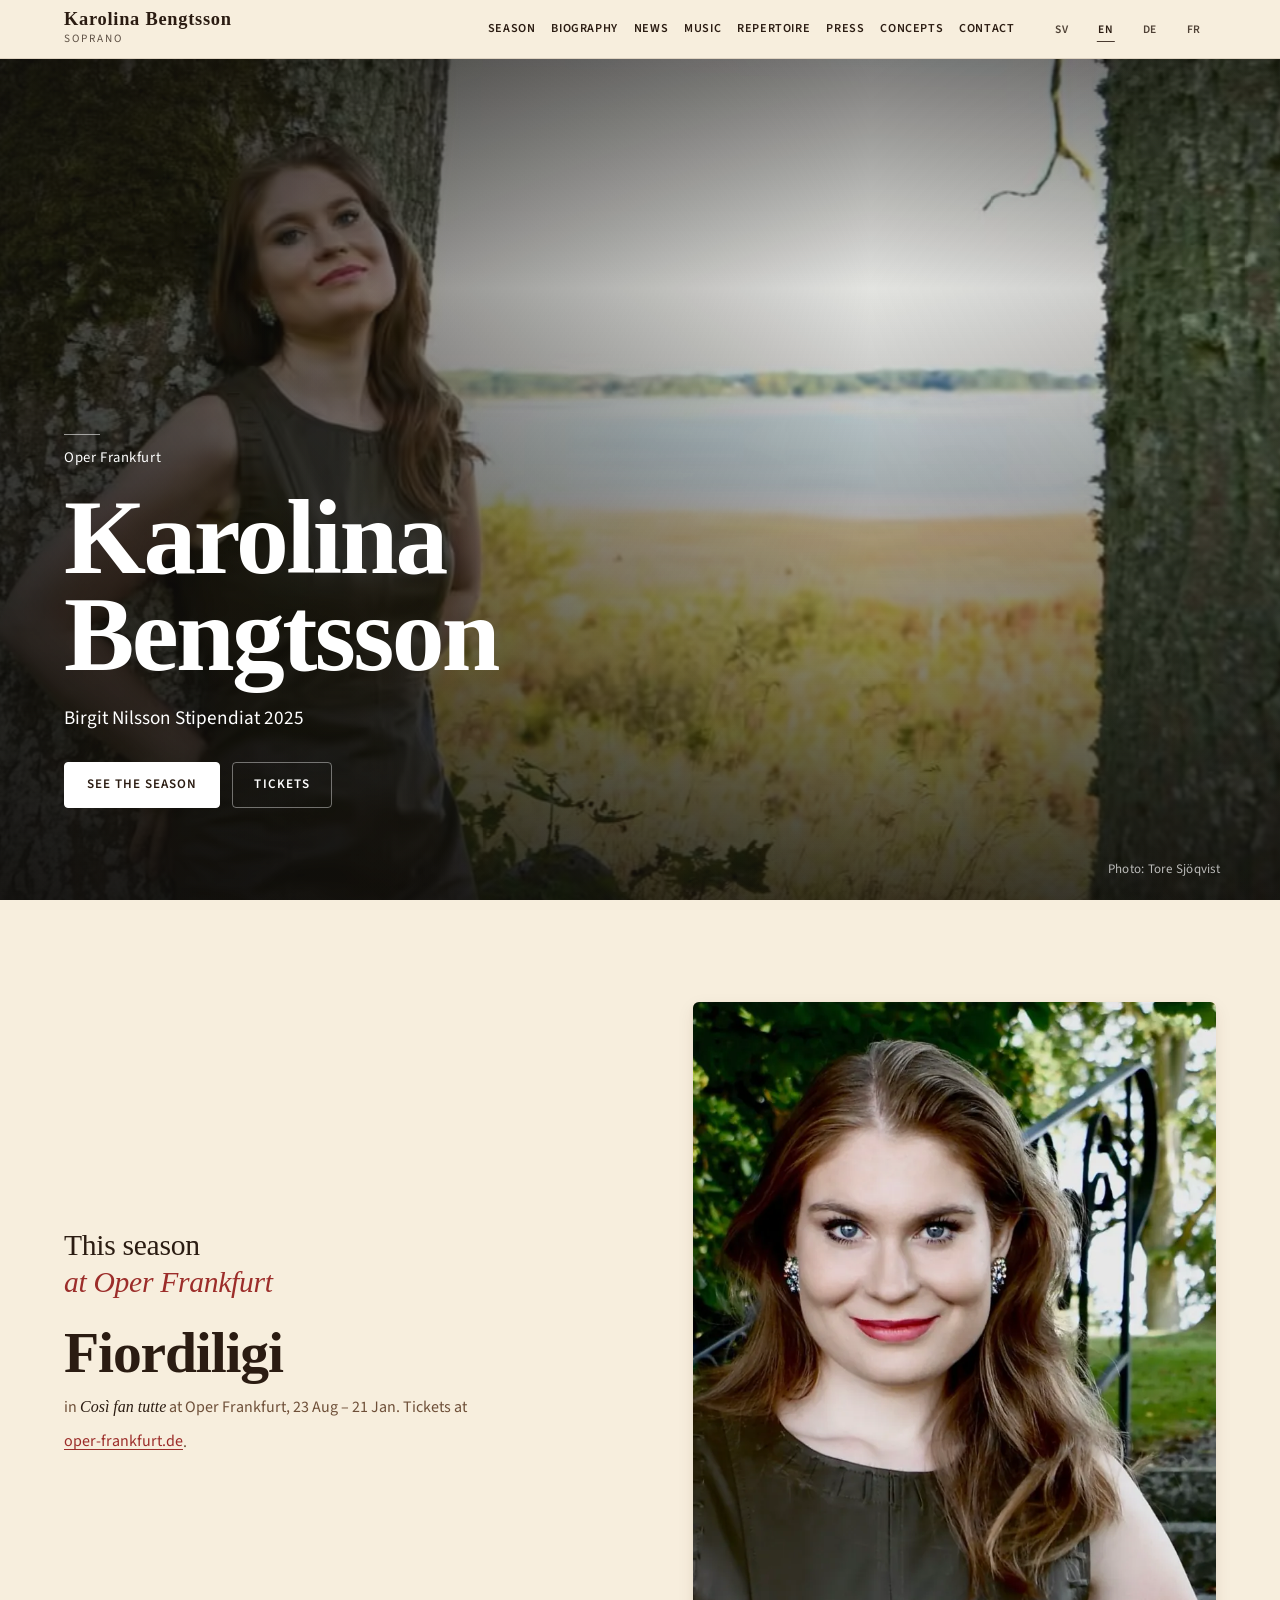
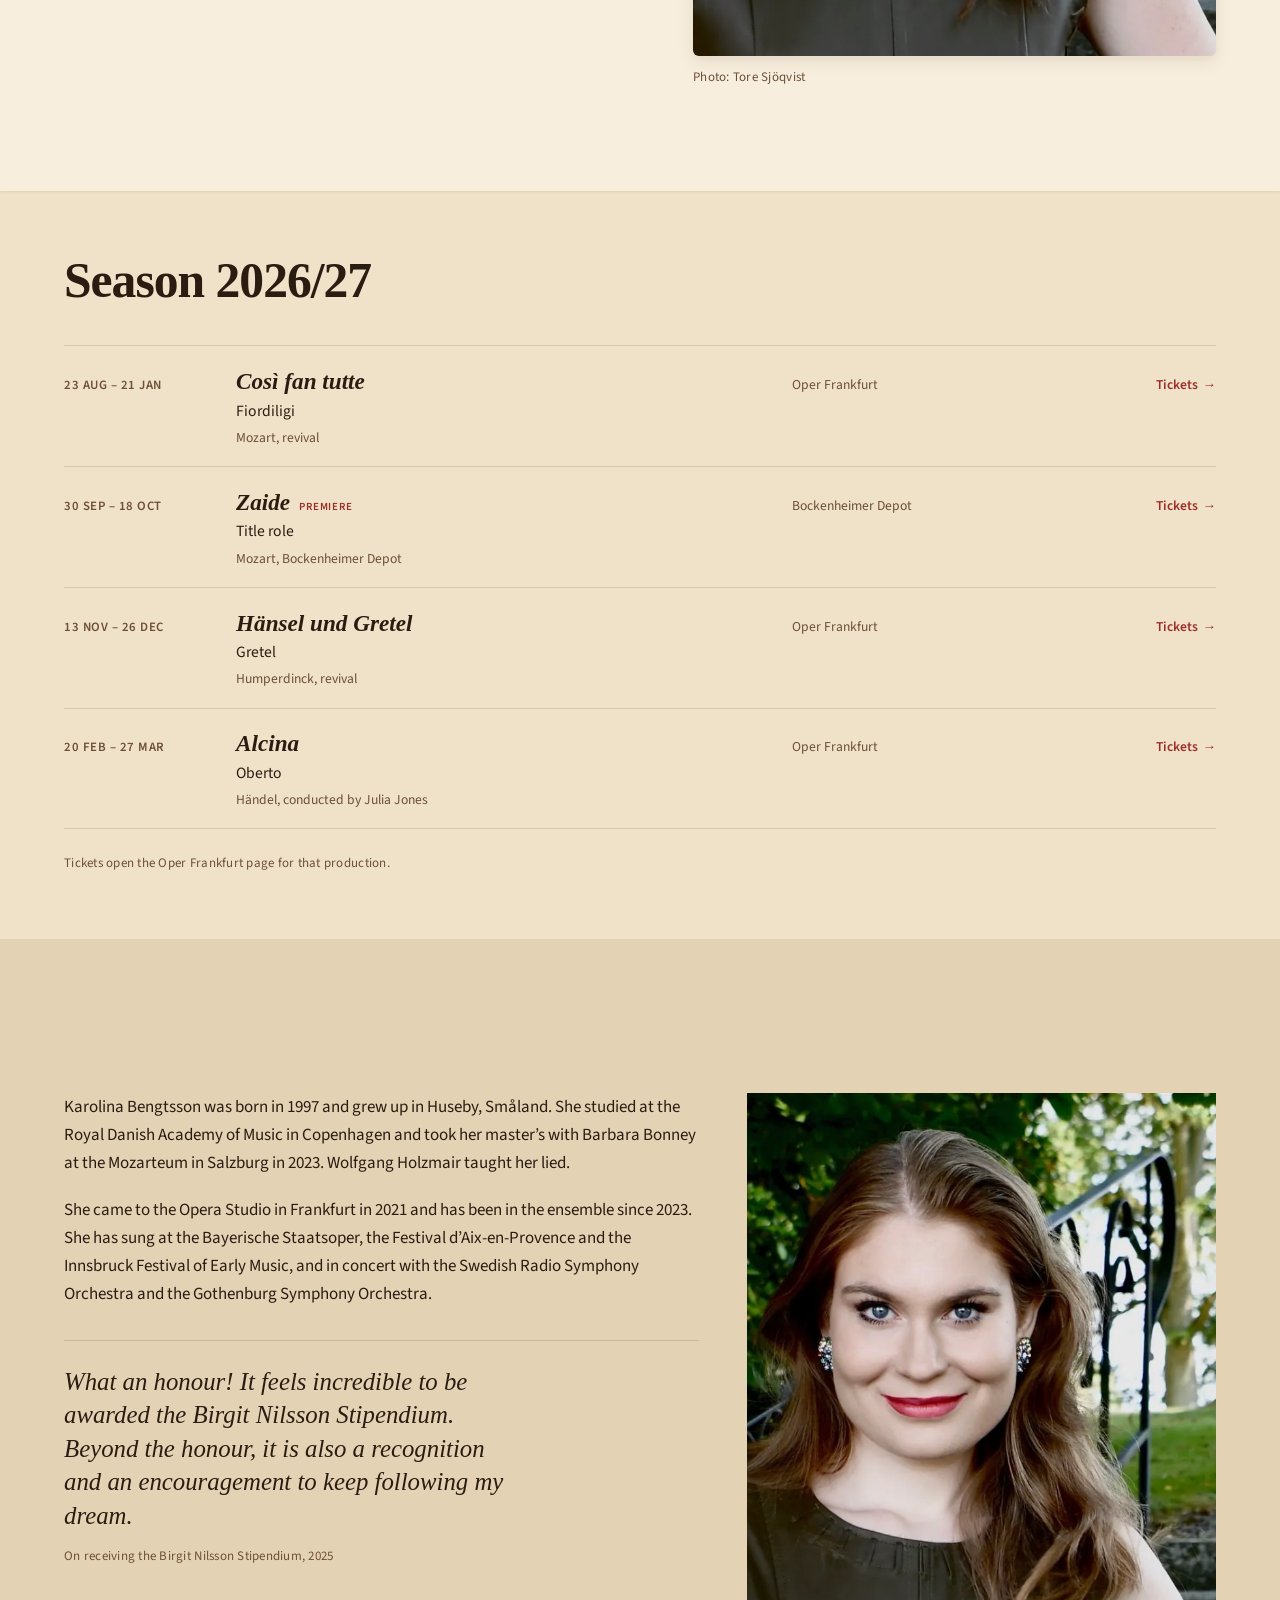
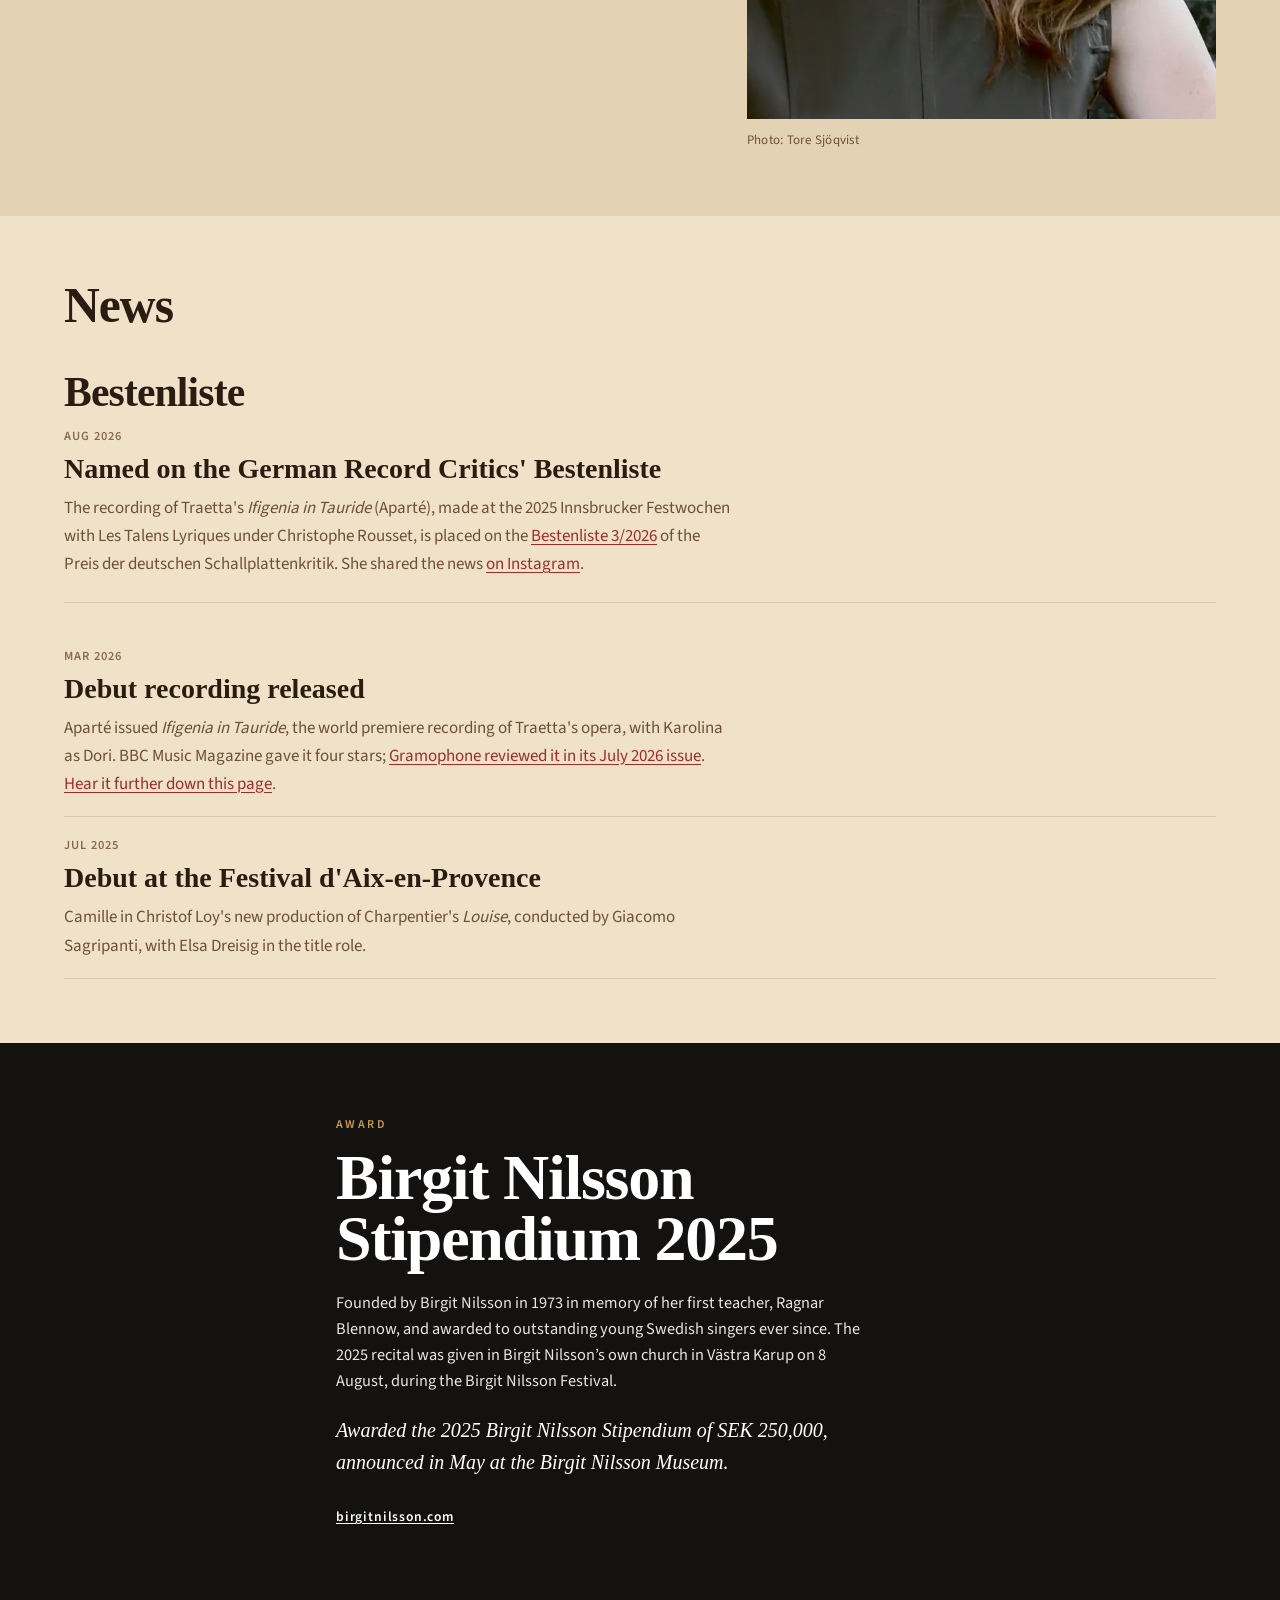
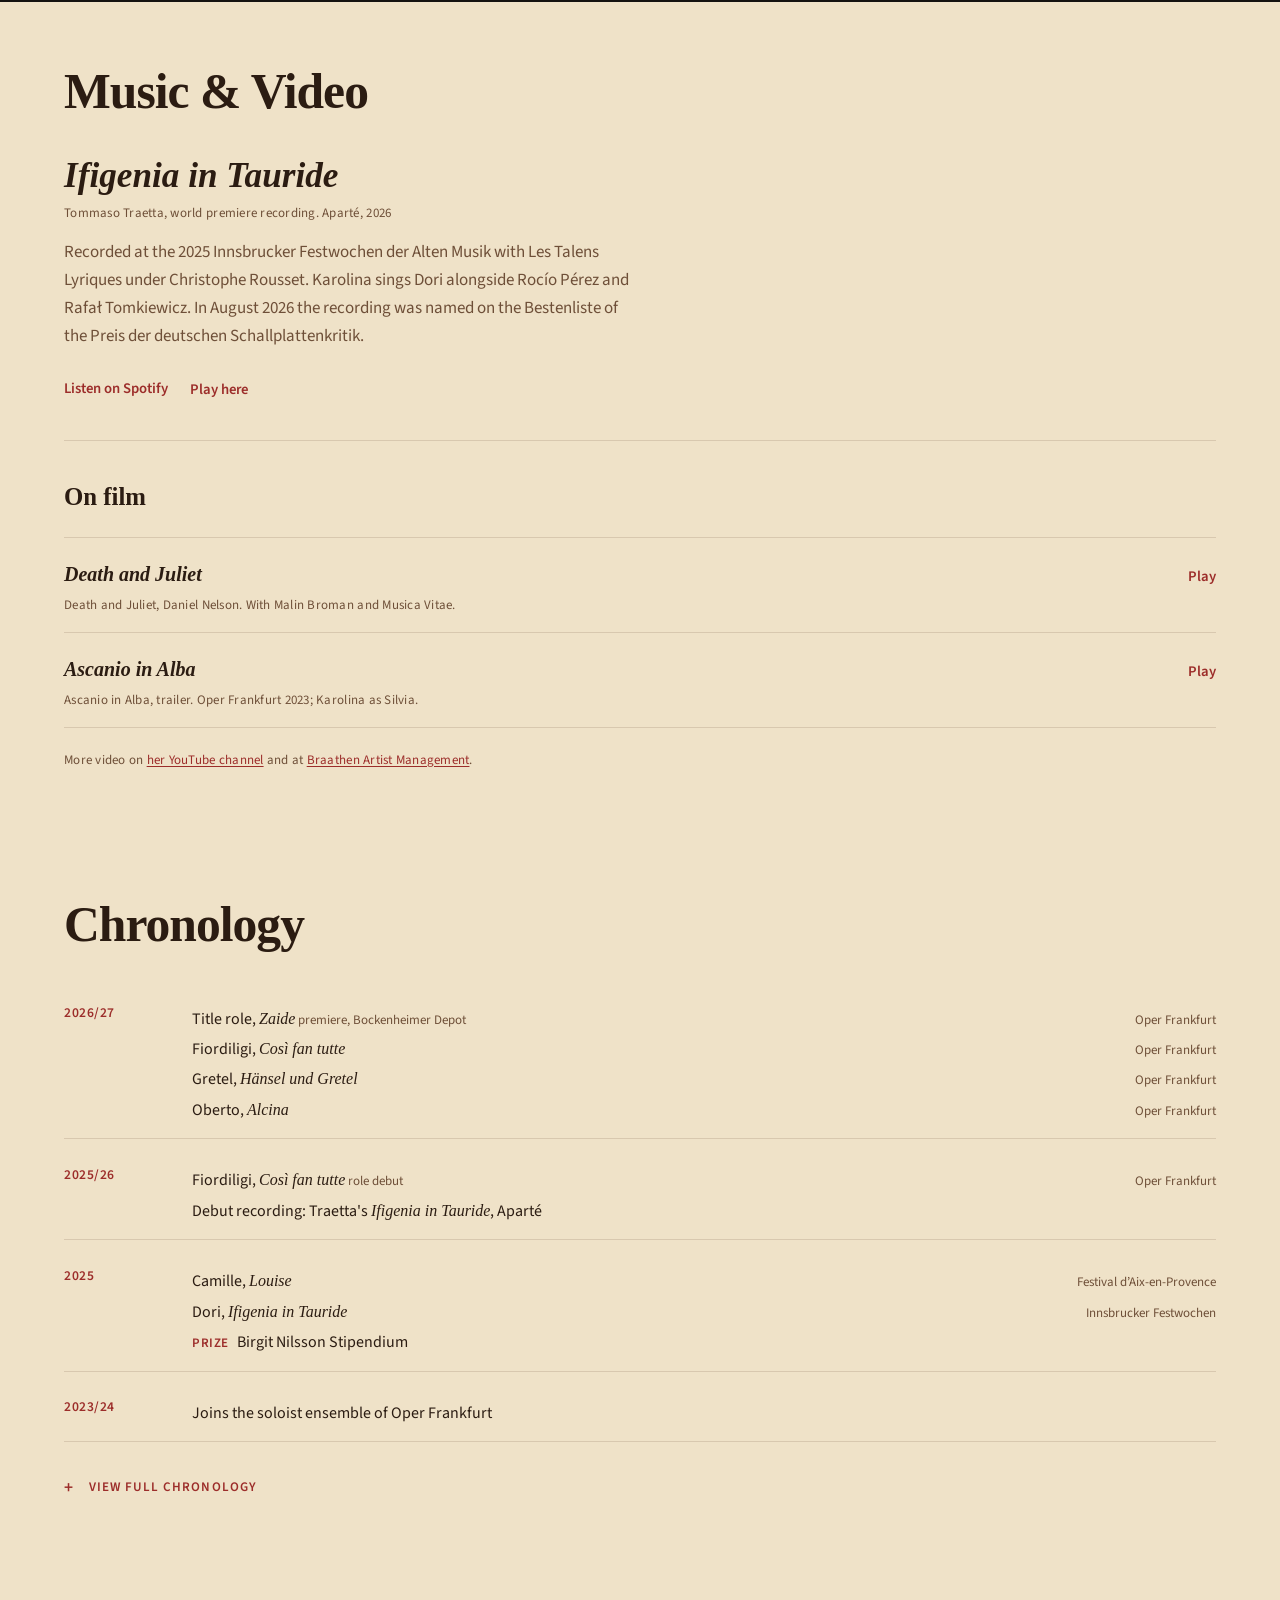
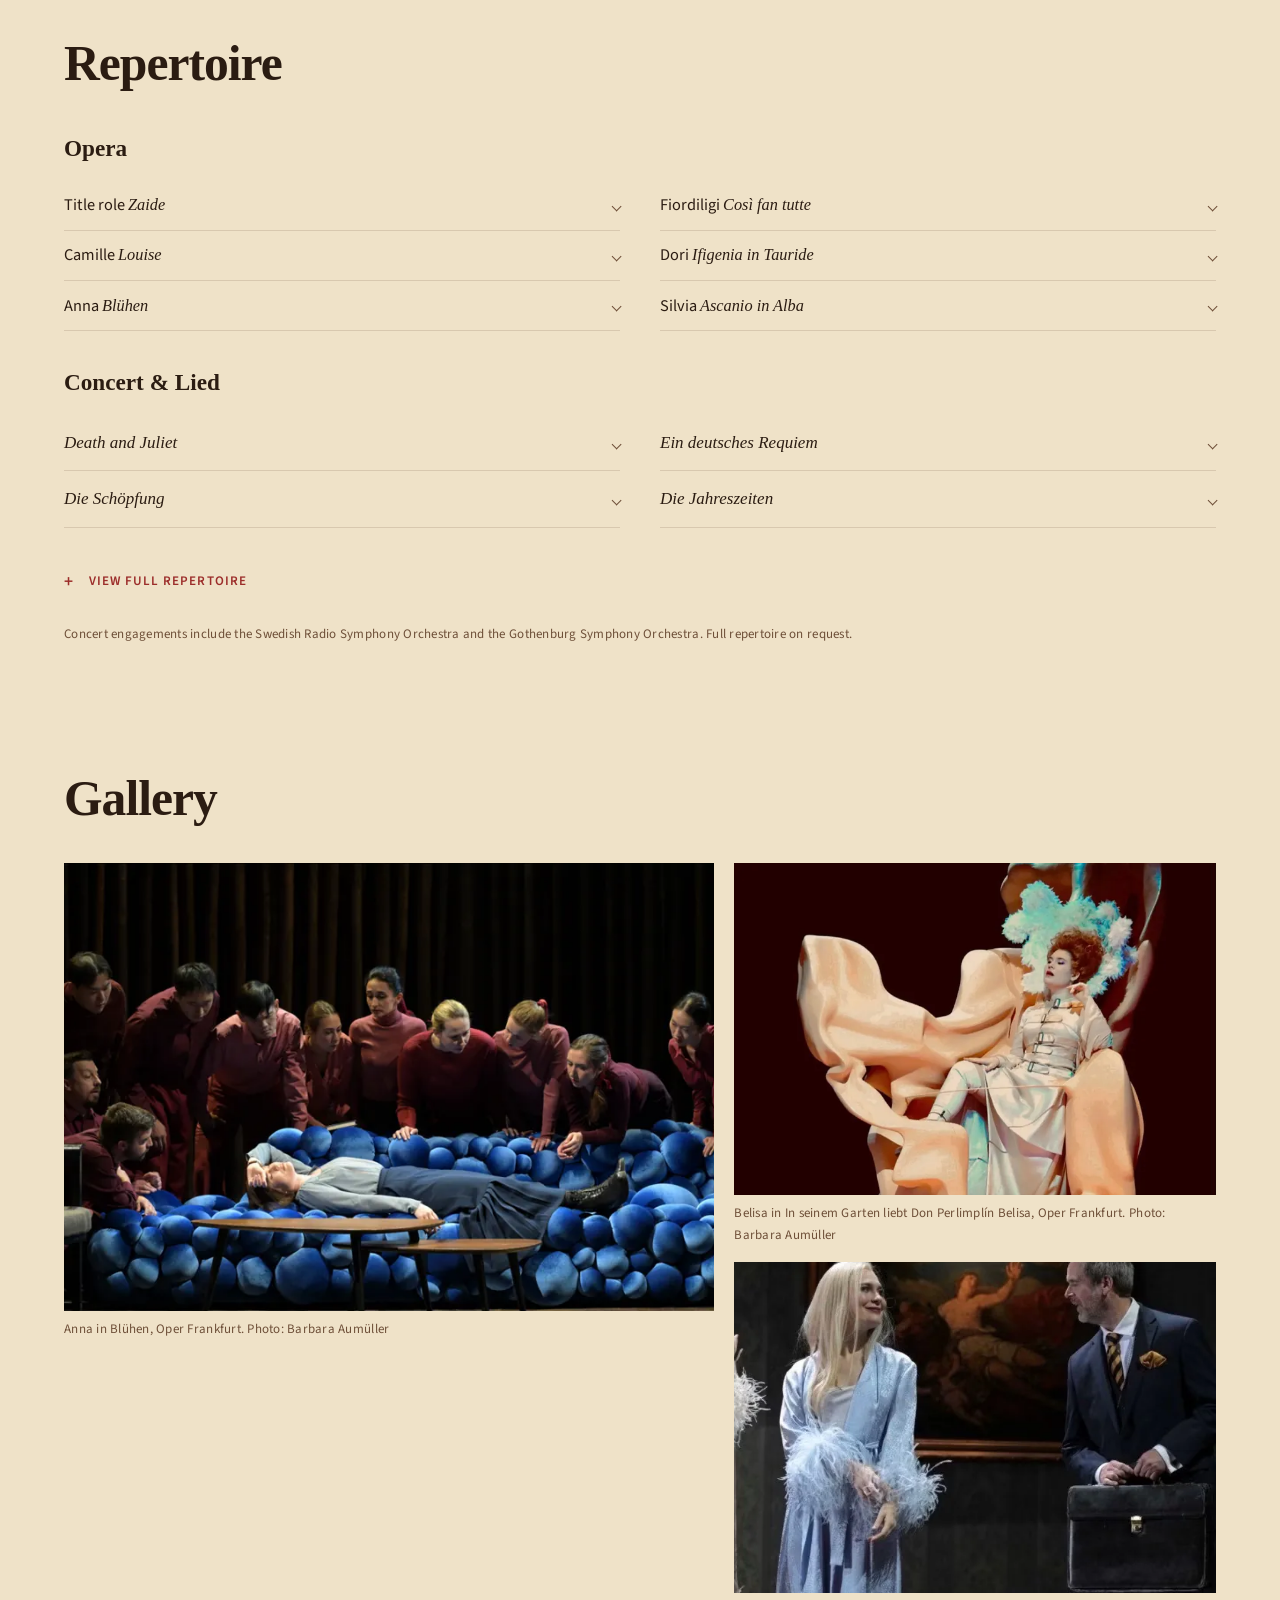
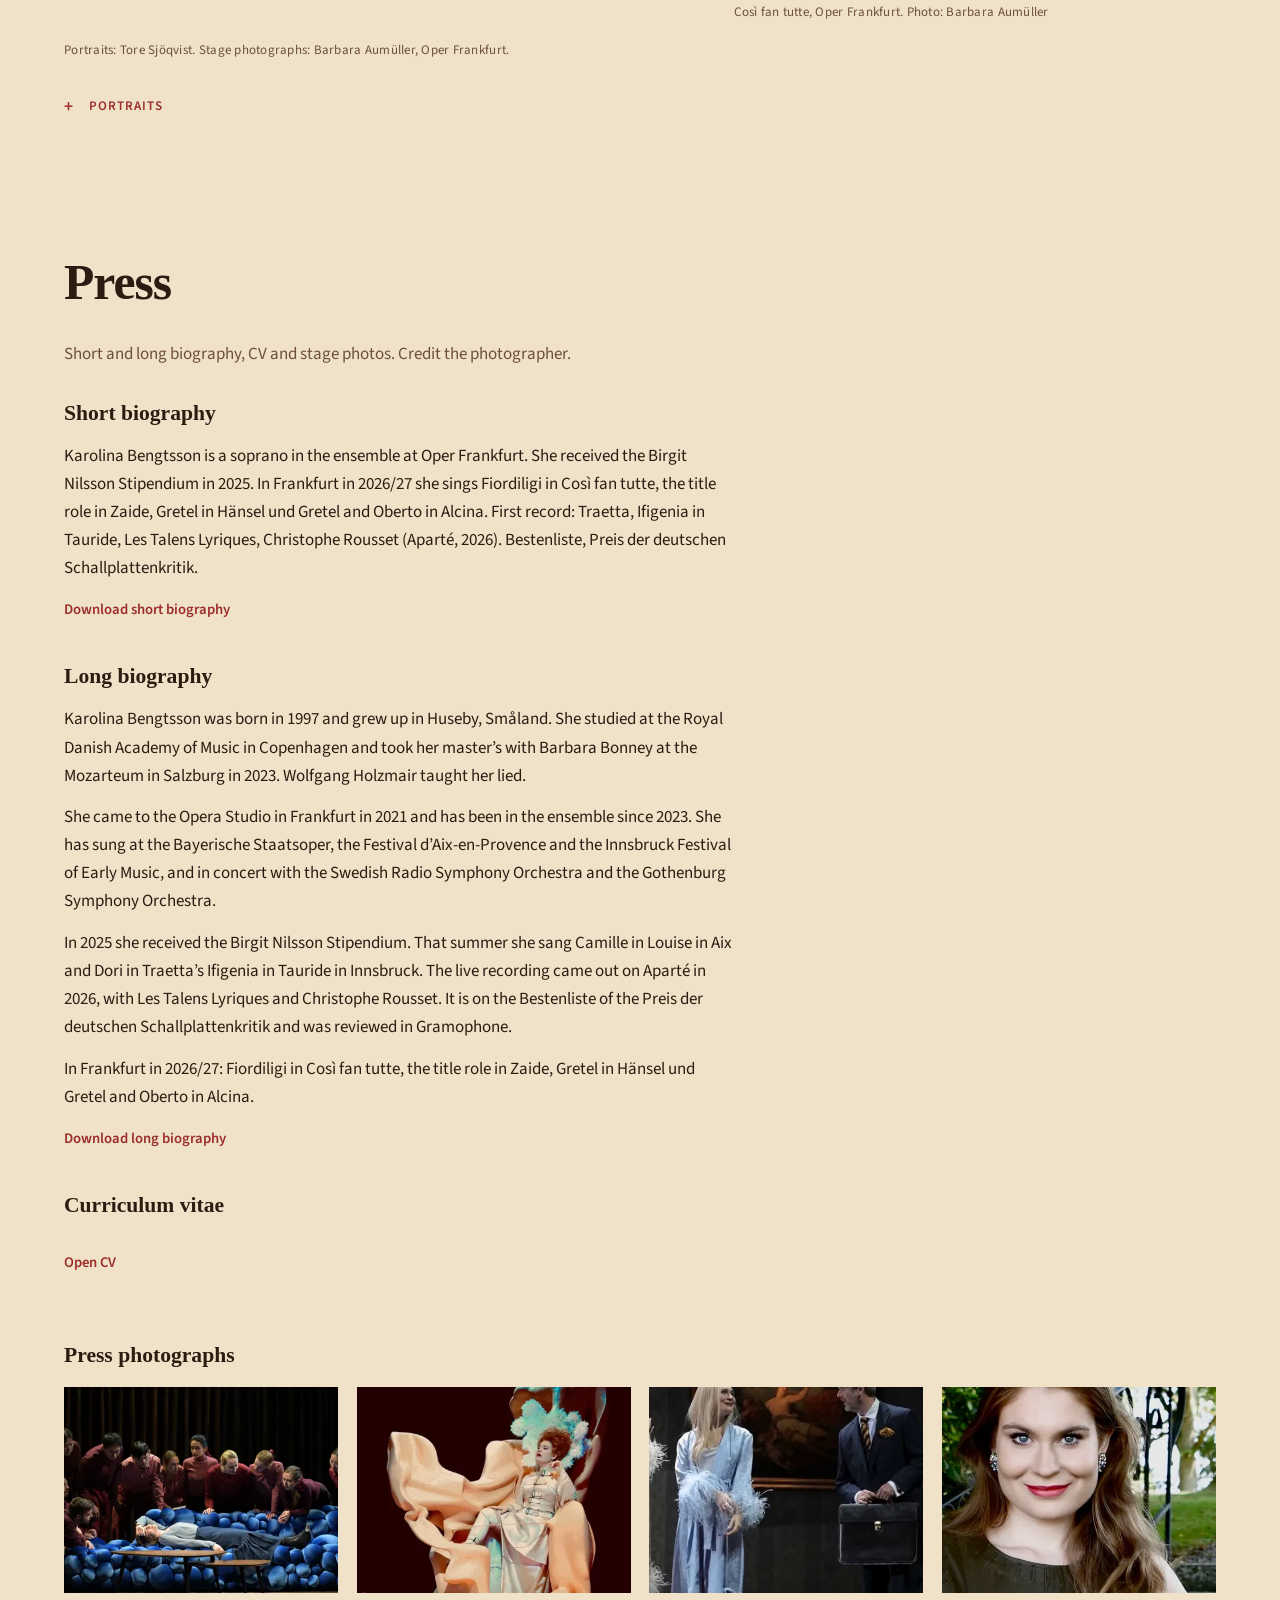
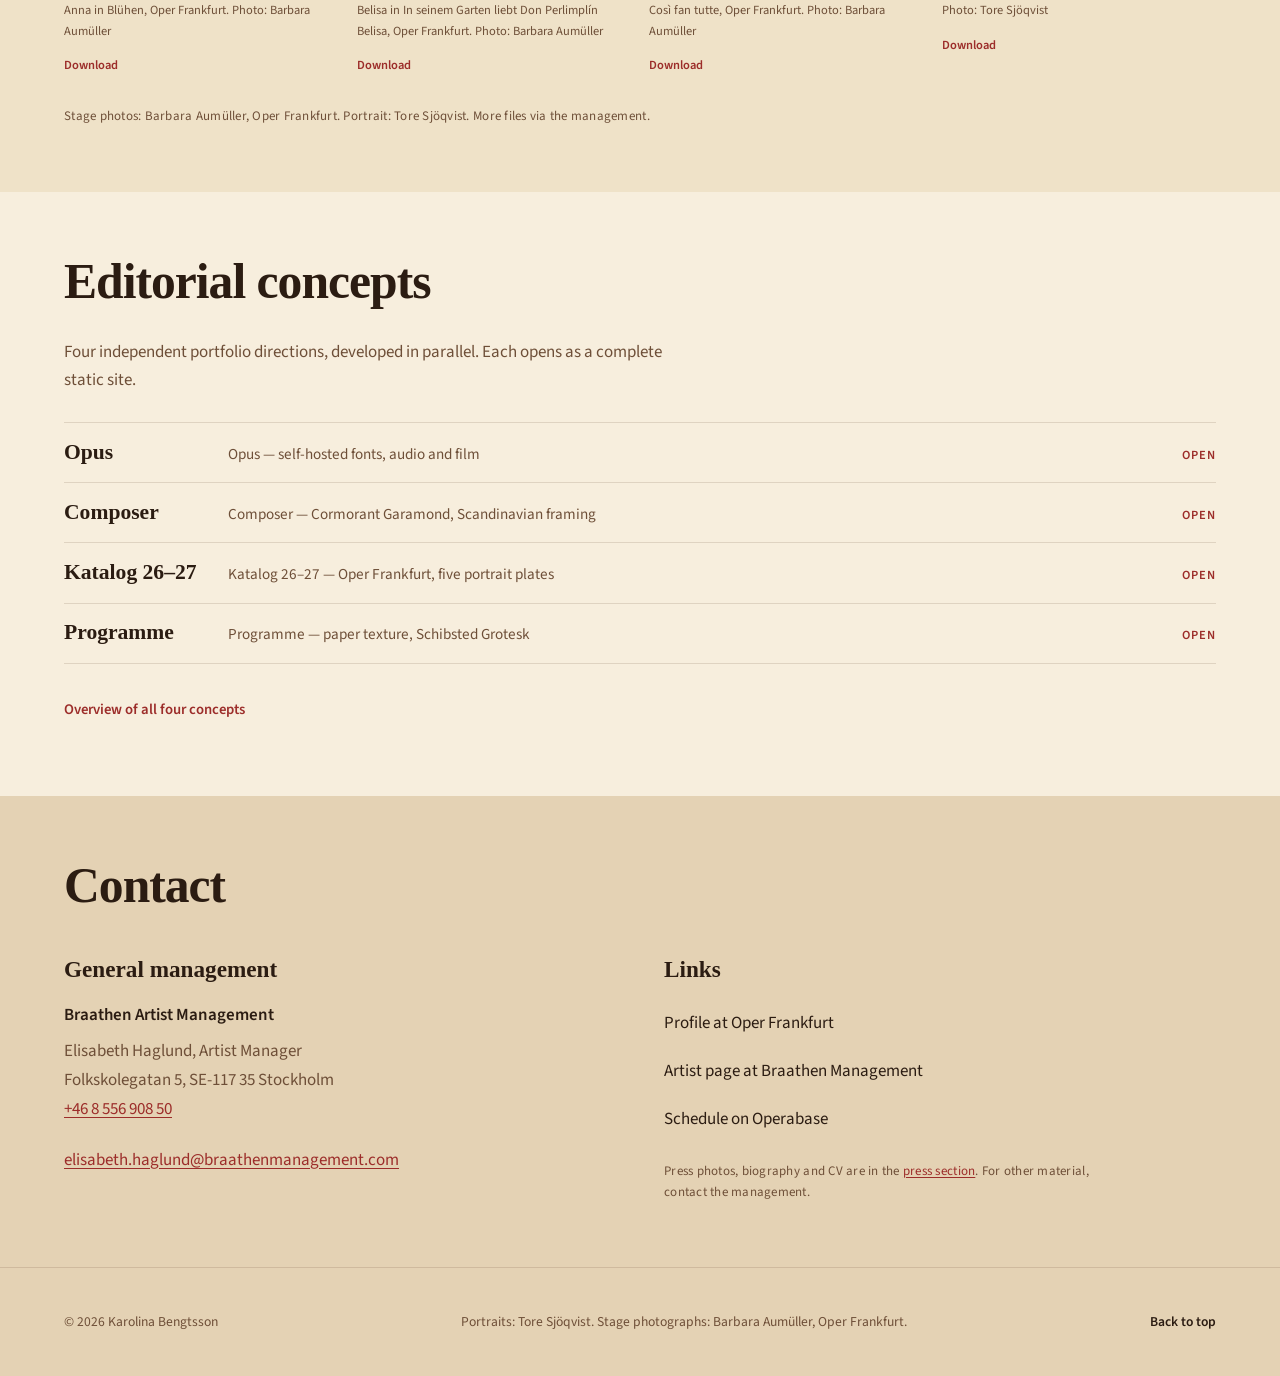
==== commit e1fb768e: "Release portfolio concepts on the main site Add Koncept section with links to all four editorial bui" ====
--- a/index.html
+++ b/index.html
@@ -5,7 +5,7 @@
   <meta name="viewport" content="width=device-width, initial-scale=1, viewport-fit=cover">
   <title>Karolina Bengtsson, sopran</title>
   <meta name="description" content="Karolina Bengtsson, svensk sopran. Medlem av Oper Frankfurts solistensemble, Birgit Nilsson-stipendiat 2025. Biografi, kronologi, repertoar och säsongen 2026/27.">
-  <meta name="theme-color" content="#faf9f6">
+  <meta name="theme-color" content="#efe2c8">
   <meta name="robots" content="index,follow">
   <meta property="og:title" content="Karolina Bengtsson, sopran">
   <meta property="og:description" content="Karolina Bengtsson, svensk sopran. Medlem av Oper Frankfurts solistensemble, Birgit Nilsson-stipendiat 2025.">
@@ -17,55 +17,31 @@
   <meta property="og:locale:alternate" content="de_DE">
   <meta property="og:locale:alternate" content="fr_FR">
   <link rel="canonical" href="https://karolinabengtsson.com/">
-  <link rel="alternate" hreflang="sv" href="https://karolinabengtsson.com/?lang=sv">
-  <link rel="alternate" hreflang="en" href="https://karolinabengtsson.com/?lang=en">
-  <link rel="alternate" hreflang="de" href="https://karolinabengtsson.com/?lang=de">
-  <link rel="alternate" hreflang="fr" href="https://karolinabengtsson.com/?lang=fr">
-  <link rel="alternate" hreflang="x-default" href="https://karolinabengtsson.com/">
   <meta name="twitter:card" content="summary_large_image">
   <meta name="twitter:title" content="Karolina Bengtsson, sopran">
   <meta name="twitter:description" content="Karolina Bengtsson, svensk sopran. Medlem av Oper Frankfurts solistensemble, Birgit Nilsson-stipendiat 2025.">
   <meta name="twitter:image" content="https://karolinabengtsson.com/img/lakeside.jpg">
-  <script>
-    (function () {
-      var lang = new URLSearchParams(location.search).get("lang");
-      var desc = {
-        en: "Karolina Bengtsson, Swedish soprano. Member of the soloist ensemble at Oper Frankfurt, Birgit Nilsson Stipendiat 2025. Biography, chronology, repertoire and season 2026/27.",
-        sv: "Karolina Bengtsson, svensk sopran. Medlem av Oper Frankfurts solistensemble, Birgit Nilsson-stipendiat 2025. Biografi, kronologi, repertoar och säsongen 2026/27.",
-        de: "Karolina Bengtsson, schwedische Sopranistin. Mitglied des Solistenensembles der Oper Frankfurt, Birgit-Nilsson-Stipendiatin 2025. Biographie, Chronologie, Repertoire und Spielzeit 2026/27.",
-        fr: "Karolina Bengtsson, soprano suédoise. Membre de la troupe de solistes de l'Oper Frankfurt, lauréate du Birgit Nilsson Stipendium 2025. Biographie, chronologie, répertoire et saison 2026/27."
-      };
-      var title = {
-        en: "Karolina Bengtsson, Soprano",
-        sv: "Karolina Bengtsson, sopran",
-        de: "Karolina Bengtsson, Sopranistin",
-        fr: "Karolina Bengtsson, soprano"
-      };
-      if (!desc[lang]) return;
-      document.documentElement.lang = lang;
-      document.title = title[lang];
-      var pairs = [
-        ["meta[name=\"description\"]", desc[lang]],
-        ["meta[name=\"twitter:description\"]", desc[lang]],
-        ["meta[property=\"og:description\"]", desc[lang]],
-        ["meta[name=\"twitter:title\"]", title[lang]],
-        ["meta[property=\"og:title\"]", title[lang]]
-      ];
-      pairs.forEach(function (pair) {
-        var el = document.querySelector(pair[0]);
-        if (el) el.setAttribute("content", pair[1]);
-      });
-    })();
-  </script>
   <link rel="icon" href="favicon.svg" type="image/svg+xml">
-  <link rel="preload" href="fonts/playfair-600.woff2" as="font" type="font/woff2" crossorigin>
+  <link rel="preload" href="fonts/fraunces-600.woff2" as="font" type="font/woff2" crossorigin>
   <link rel="preload" href="fonts/source-sans-3-400.woff2" as="font" type="font/woff2" crossorigin>
   <link rel="preload" href="fonts/source-sans-3-600.woff2" as="font" type="font/woff2" crossorigin>
   <link rel="preload" as="image" type="image/avif" href="img/lakeside-640.avif" imagesrcset="img/lakeside-480.avif 480w, img/lakeside-640.avif 640w, img/lakeside-768.avif 768w, img/lakeside.avif 1024w" imagesizes="100vw">
-  <style>@font-face{font-family:"Playfair Display";font-style:normal;font-weight:400;font-display:swap;src:url("fonts/playfair-400.woff2") format("woff2");unicode-range:U+0000-00FF,U+0131,U+0152-0153,U+02BB-02BC,U+02C6,U+02DA,U+02DC,U+0304,U+0308,U+0329,U+2000-206F,U+20AC,U+2122,U+2191,U+2193,U+2212,U+2215,U+FEFF,U+FFFD}@font-face{font-family:"Playfair Display";font-style:normal;font-weight:600;font-display:swap;src:url("fonts/playfair-600.woff2") format("woff2");unicode-range:U+0000-00FF,U+0131,U+0152-0153,U+02BB-02BC,U+02C6,U+02DA,U+02DC,U+0304,U+0308,U+0329,U+2000-206F,U+20AC,U+2122,U+2191,U+2193,U+2212,U+2215,U+FEFF,U+FFFD}@font-face{font-family:"Playfair Display";font-style:normal;font-weight:700;font-display:swap;src:url("fonts/playfair-700.woff2") format("woff2");unicode-range:U+0000-00FF,U+0131,U+0152-0153,U+02BB-02BC,U+02C6,U+02DA,U+02DC,U+0304,U+0308,U+0329,U+2000-206F,U+20AC,U+2122,U+2191,U+2193,U+2212,U+2215,U+FEFF,U+FFFD}@font-face{font-family:"Source Sans 3";font-style:normal;font-weight:400;font-display:swap;src:url("fonts/source-sans-3-400.woff2") format("woff2");unicode-range:U+0000-00FF,U+0131,U+0152-0153,U+02BB-02BC,U+02C6,U+02DA,U+02DC,U+0304,U+0308,U+0329,U+2000-206F,U+20AC,U+2122,U+2191,U+2193,U+2212,U+2215,U+FEFF,U+FFFD}@font-face{font-family:"Source Sans 3";font-style:normal;font-weight:600;font-display:swap;src:url("fonts/source-sans-3-600.woff2") format("woff2");unicode-range:U+0000-00FF,U+0131,U+0152-0153,U+02BB-02BC,U+02C6,U+02DA,U+02DC,U+0304,U+0308,U+0329,U+2000-206F,U+20AC,U+2122,U+2191,U+2193,U+2212,U+2215,U+FEFF,U+FFFD}:root{--bg:#faf9f6;--bg-card:#ffffff;--bg-subtle:#f3f0ea;--ink:#111110;--muted:#56514b;--muted-light:#7c766e;--accent:#c8102e;--accent-hover:#9e0c24;--gold:#916e28;--border:rgba(17,17,16,0.12);--border-strong:rgba(17,17,16,0.28);--display:"Playfair Display","Didot","Bodoni MT","Century","Georgia","Times New Roman",serif;--sans:"Source Sans 3",-apple-system,BlinkMacSystemFont,"Segoe UI",Roboto,"Helvetica Neue",Arial,sans-serif;--page:72rem;--gutter:clamp(1.5rem,5vw,3.5rem)}*,*::before,*::after{box-sizing:border-box}html{scroll-behavior:smooth;scroll-padding-top:4.5rem;padding-left:env(safe-area-inset-left,0);padding-right:env(safe-area-inset-right,0)}@media (prefers-reduced-motion:reduce){html{scroll-behavior:auto}*,*::before,*::after{animation-duration:0.01ms !important;transition-duration:0.01ms !important}.reveal{opacity:1 !important;transform:none !important}}body{margin:0;background:var(--bg);color:var(--ink);font-family:var(--sans);font-size:1.0625rem;line-height:1.75;text-rendering:optimizeLegibility;overflow-wrap:break-word}img{max-width:100%;height:auto;display:block;background:var(--bg-subtle)}iframe{display:block;border:0;width:100%}a{color:var(--ink);text-underline-offset:0.18em;transition:color 0.15s ease}a:hover{color:var(--accent)}:focus{outline:none}:focus-visible{outline:2px solid var(--ink);outline-offset:3px}::selection{background:var(--ink);color:#ffffff}.visually-hidden{position:absolute;width:1px;height:1px;padding:0;margin:-1px;overflow:hidden;clip:rect(0,0,0,0);white-space:nowrap;border:0}.skip{position:absolute;left:var(--gutter);top:0.6rem;z-index:50;padding:0.55rem 0.85rem;background:#ffffff;color:var(--ink);border:1px solid var(--ink);font-weight:600;font-size:0.85rem;transform:translateY(-180%)}.skip:focus{transform:none}.top-anchor{position:absolute;top:0;left:0;width:1px;height:1px;overflow:hidden}.wrap{width:min(100% - 2 * var(--gutter),var(--page));margin-inline:auto}.meta,.gallery-credit,.season-note,.rep-foot,.media-more,.press,.feature-photo figcaption,.bio-photo figcaption,.hero-credit{font-family:var(--sans);font-size:0.8125rem;font-weight:400;letter-spacing:0.02em;color:var(--muted)}.site-header{position:fixed;inset:0 0 auto;z-index:30;color:var(--ink);background:rgba(250,249,246,0.96);border-top:2px solid var(--accent);border-bottom:1px solid var(--border);padding-top:env(safe-area-inset-top,0);backdrop-filter:blur(12px);-webkit-backdrop-filter:blur(12px)}.header-inner{display:grid;grid-template-columns:auto 1fr auto;grid-template-areas:"brand nav tools";align-items:center;column-gap:2rem;padding:0.45rem 0}.header-mark{grid-area:brand;display:flex;flex-direction:column;gap:0.05rem;color:inherit;text-decoration:none;min-width:0;white-space:nowrap}.header-mark:hover{color:inherit}.header-mark-name{font-family:var(--sans);font-size:0.82rem;font-weight:700;letter-spacing:0.16em;line-height:1.15;text-transform:uppercase;white-space:nowrap}.header-mark-voice{font-size:0.62rem;font-weight:600;letter-spacing:0.24em;text-transform:uppercase;color:var(--muted);white-space:nowrap}.header-tools{grid-area:tools;display:flex;align-items:center;gap:0.35rem}.nav{grid-area:nav;display:flex;flex-wrap:nowrap;justify-content:flex-end;gap:0.2rem}.nav a{color:inherit;text-decoration:none;font-size:0.72rem;font-weight:600;letter-spacing:0.15em;text-transform:uppercase;padding:0.45rem 0.65rem;min-height:44px;display:inline-flex;align-items:center;opacity:0.75;transition:opacity 0.15s ease,color 0.15s ease}.nav a:hover,.nav a[aria-current="page"]{color:var(--ink);opacity:1}.nav a[aria-current="page"]{font-weight:700;box-shadow:inset 0 -2px 0 var(--accent)}.lang{position:relative;display:flex;align-items:center}.lang button{appearance:none;position:relative;border:0;background:none;color:inherit;font-family:var(--sans);font-size:0.72rem;font-weight:600;letter-spacing:0.08em;min-width:44px;min-height:44px;padding:0;cursor:pointer;opacity:0.65;transition:opacity 0.15s ease,color 0.15s ease}.lang button[aria-pressed="true"],.lang button:hover{opacity:1}.lang button[aria-pressed="true"]::after{content:"";position:absolute;left:50%;bottom:0.55rem;width:1.15rem;height:2px;background:var(--accent);transform:translateX(-50%);pointer-events:none}.menu-btn{display:none;appearance:none;border:0;background:none;color:inherit;font-family:var(--sans);font-size:0.78rem;font-weight:700;letter-spacing:0.12em;text-transform:uppercase;min-height:44px;min-width:44px;padding:0 0.55rem;cursor:pointer}@media (max-width:959px){.header-inner{grid-template-columns:1fr auto;grid-template-areas:"brand tools";padding:0.55rem 0;column-gap:0.75rem}.site-header:has(.nav.is-open) .header-inner,.site-header.is-menu-open .header-inner{grid-template-areas:"brand tools" "nav nav"}.header-mark-name{font-size:0.74rem;letter-spacing:0.12em}.menu-btn{display:inline-flex;align-items:center;justify-content:center}.nav{display:none;flex-direction:column;justify-content:flex-start;width:100%;margin-top:0.25rem;padding:0.35rem 0 0.65rem;border-top:1px solid var(--border)}.nav.is-open{display:flex;grid-area:nav}.nav a{font-size:0.92rem;letter-spacing:0.1em;padding:0.65rem 0;box-shadow:none}}@media (max-width:480px){.header-inner{column-gap:0.35rem}.header-mark-name{font-size:0.66rem;letter-spacing:0.06em}.lang button{min-width:32px;font-size:0.66rem}.menu-btn{min-width:36px;padding:0 0.3rem;font-size:0.7rem}}.hero{position:relative;min-height:100svh;display:flex;align-items:flex-end;color:#ffffff;overflow:hidden;background:#11100e}.hero-media{position:absolute;inset:0}.hero-media img{width:100%;height:100%;object-fit:cover;object-position:28% 40%;background:#11100e}.hero-shade{position:absolute;inset:0;background:linear-gradient(180deg,rgba(0,0,0,0.22) 0%,transparent 35%,rgba(0,0,0,0.25) 60%,rgba(0,0,0,0.72) 100%);pointer-events:none}.hero-content{position:relative;z-index:1;padding:8rem 0 5.75rem}.hero-kicker{display:flex;align-items:center;gap:0.75rem;margin:0 0 1.25rem;font-size:0.82rem;font-weight:600;letter-spacing:0.18em;text-transform:uppercase;color:#ffffff;opacity:0.95}.hero-kicker::before{content:"";width:2rem;height:1px;background:currentColor;opacity:0.75}.hero-brand{margin:0;font-family:var(--display);font-optical-sizing:auto;font-weight:600;font-size:clamp(3rem,8.5vw,5.8rem);line-height:0.95;letter-spacing:-0.02em;color:#ffffff}.hero-brand span{display:block}.hero-line{margin:1.35rem 0 0;max-width:26rem;font-size:clamp(1.05rem,2vw,1.25rem);line-height:1.45;font-weight:400;color:#ffffff;opacity:0.92}.hero-actions,.hero-links{display:flex;flex-wrap:wrap;gap:0.35rem 2rem;margin-top:1.85rem}.hero-links a{color:#ffffff;text-decoration:none;font-size:0.74rem;font-weight:600;letter-spacing:0.16em;text-transform:uppercase;min-height:44px;display:inline-flex;align-items:center;border-bottom:1px solid rgba(255,255,255,0.45);transition:border-color 0.15s ease,opacity 0.15s ease}.hero-links a:hover{color:#ffffff;border-bottom-color:#ffffff;opacity:1}.hero-credit{position:absolute;right:var(--gutter);bottom:1.25rem;z-index:1;margin:0;padding-right:0.25rem;color:rgba(255,255,255,0.75)}@media (max-width:700px){.hero-content{padding:7.25rem 0 4.75rem}.hero-media img{object-position:20% 36%}.hero-shade{background:linear-gradient(180deg,rgba(0,0,0,0.2) 0%,transparent 35%,rgba(0,0,0,0.15) 65%,rgba(0,0,0,0.68) 100%)}.hero-credit{left:var(--gutter);right:auto;bottom:0.85rem}}.marks{background:var(--bg);color:var(--ink);padding:clamp(2.2rem,4.5vw,3.2rem) 0;border-bottom:1px solid var(--border)}.marks-grid{display:grid;grid-template-columns:repeat(3,minmax(0,1fr));gap:1.75rem 2.5rem;text-align:center}.mark{color:inherit;text-decoration:none;display:flex;flex-direction:column;align-items:center;gap:0.45rem;min-height:44px;justify-content:center;padding:0.5rem 0}.mark:hover{color:inherit}.mark:hover .mark-line{color:var(--accent)}.mark-line{font-family:var(--display);font-size:clamp(1.45rem,2.6vw,1.95rem);font-weight:600;letter-spacing:-0.01em;line-height:1.1;color:var(--ink);transition:color 0.15s ease}.mark-src{font-family:var(--display);font-style:italic;font-size:0.88rem;font-weight:400;letter-spacing:0.01em;color:var(--muted)}@media (max-width:700px){.marks-grid{grid-template-columns:1fr;gap:1.35rem}}.feature{padding:clamp(3.5rem,7vw,6rem) 0;background:var(--bg-card);border-bottom:1px solid var(--border)}.feature-grid{display:grid;grid-template-columns:minmax(0,1.3fr) minmax(12rem,0.7fr);gap:clamp(2rem,5vw,4.5rem);align-items:center}.feature-lead{margin:0;max-width:22rem;font-family:var(--display);font-size:clamp(1.4rem,2.5vw,1.8rem);font-weight:400;line-height:1.28;letter-spacing:-0.01em}.feature-lead .accent{display:block;color:var(--ink);font-style:italic}.feature-role{margin:1.25rem 0 0;font-family:var(--display);font-size:clamp(2.6rem,5.5vw,4.2rem);font-weight:600;line-height:1;letter-spacing:-0.02em}.feature-meta{margin:1rem 0 0;max-width:32rem;color:var(--muted);font-size:1.05rem;line-height:1.65}.feature-meta em{font-family:var(--display);font-style:italic;color:var(--ink)}.feature-meta a{font-weight:600;text-decoration:underline}.feature-photo{margin:0;position:relative}.feature-photo picture,.feature-photo img{width:100%;display:block}.feature-photo img{aspect-ratio:4 / 5;object-fit:cover;object-position:38% 18%;border-radius:0}.feature-photo figcaption{margin-top:0.75rem}@media (max-width:800px){.feature-grid{grid-template-columns:1fr}.feature-photo{order:-1}.feature-photo img{max-height:70vw}}.section{padding:clamp(3rem,6vw,5rem) 0}.section-head{margin-bottom:clamp(1.5rem,3.2vw,2.4rem)}.section-head h2{margin:0;font-family:var(--sans);font-optical-sizing:auto;font-size:0.76rem;font-weight:700;letter-spacing:0.22em;text-transform:uppercase;line-height:1.2;color:var(--ink);display:flex;align-items:center;gap:0.75rem}.section-head h2::after{content:"";flex:1;height:1px;background:var(--border)}.section-bio{background:var(--bg);border-top:1px solid var(--border);border-bottom:1px solid var(--border)}.bio-layout{display:grid;grid-template-columns:minmax(0,1fr) minmax(16rem,0.92fr);gap:clamp(1.75rem,4.5vw,3.5rem);align-items:start}.bio-copy p{margin:0 0 1.35rem;max-width:38rem;color:var(--ink);font-size:1.08rem;line-height:1.82}.bio-copy p:last-of-type{margin-bottom:0}.quote{margin:2.25rem 0 0;padding:1.5rem 0;border-top:1px solid var(--border);border-bottom:1px solid var(--border)}.quote blockquote{margin:0;font-family:var(--display);font-size:clamp(1.25rem,2.2vw,1.55rem);font-style:italic;font-weight:400;line-height:1.45;max-width:32rem;color:var(--ink)}.quote figcaption{margin-top:0.85rem;font-size:0.75rem;font-weight:600;text-transform:uppercase;letter-spacing:0.14em;color:var(--muted)}.bio-photo{margin:0;position:sticky;top:5.5rem}.bio-photo picture,.bio-photo img{width:100%;display:block}.bio-photo img{aspect-ratio:4 / 5;object-fit:cover;object-position:50% 12%}.bio-photo figcaption{margin:0;padding:0.75rem 0 0;color:var(--muted)}@media (max-width:860px){.bio-layout{grid-template-columns:1fr}.bio-photo{position:static;order:-1}.bio-photo img{max-height:64vw}}.season-list{display:grid;gap:0;border-top:1px solid var(--border)}.season-row{display:grid;grid-template-columns:10rem minmax(0,1.4fr) minmax(0,0.9fr) auto;gap:0.75rem 1.5rem;align-items:baseline;padding:1.25rem 0;border-bottom:1px solid var(--border)}.season-row-dates{margin:0;font-size:0.76rem;font-weight:600;letter-spacing:0.1em;text-transform:uppercase;color:var(--muted)}.season-row-work{margin:0;font-family:var(--display);font-size:1.45rem;font-weight:600;line-height:1.15;display:flex;flex-wrap:wrap;align-items:baseline;gap:0.55rem}.season-row-work em{font-style:italic;color:var(--ink)}.season-flag{font-family:var(--sans);font-size:0.66rem;font-weight:700;letter-spacing:0.14em;text-transform:uppercase;color:var(--muted)}.season-row-role{margin:0.25rem 0 0;font-size:0.98rem}.season-row-sub{margin:0.15rem 0 0;font-size:0.85rem;color:var(--muted)}.season-row-venue{margin:0;font-size:0.88rem;color:var(--muted)}.season-row-ticket{font-size:0.85rem;font-weight:600;color:var(--ink);text-decoration:underline;text-underline-offset:0.18em;display:inline-flex;align-items:center;min-height:44px;gap:0.25rem;justify-self:end;transition:color 0.15s ease}.season-row-ticket:hover{color:var(--accent)}@media (max-width:800px){.season-row{grid-template-columns:1fr auto;grid-template-areas:"dates ticket" "main main" "venue venue"}.season-row-dates{grid-area:dates}.season-row-main{grid-area:main}.season-row-venue{grid-area:venue}.season-row-ticket{grid-area:ticket}}.season-note{margin:1.75rem 0 0}.season-note a,.feature-meta a{display:inline-flex;align-items:center;min-height:44px}.news-list{display:grid;gap:1.5rem}.news-lead{padding:0 0 1.75rem;border-bottom:1px solid var(--border)}.news-display{margin:0 0 0.65rem;font-family:var(--display);font-size:clamp(1.8rem,4vw,2.6rem);font-weight:600;line-height:1.1;letter-spacing:-0.02em}.news-date{margin:0 0 0.45rem;font-size:0.72rem;font-weight:700;letter-spacing:0.16em;text-transform:uppercase;color:var(--muted)}.news-lead h3,.news-item h3{margin:0;font-family:var(--display);font-size:clamp(1.35rem,2.4vw,1.75rem);font-weight:600;line-height:1.15}.news-lead .body,.news-item .body{margin:0.55rem 0 0;max-width:42rem;color:var(--muted)}.news-lead .body em,.news-item .body em{color:var(--ink);font-style:italic}.news-rest{display:grid;gap:0}.news-item{padding:1.25rem 0;border-bottom:1px solid var(--border)}.stipend{position:relative;padding:clamp(3rem,6vw,4.5rem) 0;background:var(--bg-card);color:var(--ink);border-top:1px solid var(--border);border-bottom:1px solid var(--border)}.stipend-inner{max-width:44rem;padding-left:1.5rem;border-left:3px solid var(--accent)}.stipend-eyebrow{margin:0 0 0.85rem;font-size:0.74rem;font-weight:700;letter-spacing:0.22em;text-transform:uppercase;color:var(--accent)}.stipend-title{margin:0;font-family:var(--display);font-size:clamp(2.4rem,5.5vw,3.8rem);font-weight:600;line-height:1;letter-spacing:-0.02em;color:var(--ink)}.stipend-title span{display:block}.stipend-body,.stipend-award{margin:1.35rem 0 0;max-width:38rem;font-size:1.05rem;line-height:1.7;color:var(--muted)}.stipend-award{font-family:var(--display);font-size:1.35rem;font-style:italic;color:var(--ink)}.stipend-link{margin:1.6rem 0 0}.stipend-link a{color:var(--ink);font-size:0.85rem;font-weight:600;letter-spacing:0.08em;text-decoration:underline;min-height:44px;display:inline-flex;align-items:center;transition:color 0.15s ease}.stipend-link a:hover{color:var(--accent)}.media-album{margin-bottom:2.5rem;padding-bottom:2rem;border-bottom:1px solid var(--border)}.media-copy h3{margin:0;font-family:var(--display);font-size:clamp(1.75rem,3.2vw,2.35rem);font-weight:600;line-height:1.1}.media-meta{margin:0.45rem 0 0.85rem}.media-copy .body{margin:0;color:var(--muted);max-width:38rem}.media-actions{display:flex;flex-wrap:wrap;gap:0.35rem 1.5rem;margin:1.25rem 0 0}.text-link,button.text-link{appearance:none;border:0;background:none;padding:0;font-family:var(--sans);font-size:0.92rem;font-weight:600;color:var(--ink);text-decoration:underline;text-underline-offset:0.18em;cursor:pointer;min-height:44px;display:inline-flex;align-items:center;transition:color 0.15s ease}.text-link:hover,button.text-link:hover{color:var(--accent)}.media-player{margin-top:1rem;background:#111110}.media-player iframe{min-height:220px}.film-list{display:grid;gap:0;border-top:1px solid var(--border)}.film-row{display:grid;grid-template-columns:minmax(0,1fr) auto;gap:0.35rem 1.25rem;align-items:baseline;padding:1.15rem 0;border-bottom:1px solid var(--border)}.film-row h4{margin:0;font-family:var(--display);font-size:1.25rem;font-weight:600}.film-row h4 em{font-style:italic}.film-row .meta{margin:0.25rem 0 0}.film-row .media-player{grid-column:1 / -1}.films h3{margin:0 0 1.25rem;font-family:var(--display);font-size:1.55rem;font-weight:600}.media-more{margin:1.5rem 0 0}#chrono-list,#chrono-full{display:grid;gap:0.75rem}.year-block{padding:0.95rem 0;border-bottom:1px solid var(--border);display:grid;grid-template-columns:6.5rem minmax(0,1fr);gap:0.35rem 1.5rem}.year{margin:0;font-size:0.76rem;font-weight:700;letter-spacing:0.1em;color:var(--muted);line-height:1.4}.year-entries{margin:0;padding:0;list-style:none}.year-entries li{display:flex;flex-wrap:wrap;align-items:baseline;justify-content:space-between;gap:0.15rem 1.25rem;padding:0.25rem 0;font-size:1rem;line-height:1.55}.year-entries em{font-family:var(--display);font-style:italic;color:var(--ink)}.year-entries .venue,.year-entries .hint,.year-entries .prize{font-size:0.8125rem;color:var(--muted)}.year-entries .prize{margin-right:0.35rem;font-weight:700;letter-spacing:0.04em;text-transform:uppercase;color:var(--ink)}@media (max-width:640px){.year-block{grid-template-columns:1fr;padding:1rem 0}}.rep-group{margin-bottom:2.25rem}.rep-group h3{margin:0 0 0.95rem;font-family:var(--display);font-size:1.45rem;font-weight:600}.rep-cols{display:grid;grid-template-columns:1fr;gap:0;align-items:start}@media (min-width:900px){.rep-cols{grid-template-columns:1fr 1fr;gap:0 2.5rem;align-items:start}}.rep{align-self:start;padding:0;border-bottom:1px solid var(--border)}.rep summary{display:flex;align-items:baseline;justify-content:space-between;gap:0.75rem;padding:0.85rem 0;cursor:pointer;min-height:44px;list-style:none}.rep summary::-webkit-details-marker{display:none}.rep .who{font-size:1.02rem;line-height:1.35}.rep .work{font-family:var(--display);font-style:italic;color:var(--muted)}.rep .work:first-child{color:var(--ink)}.chevron{flex:none;width:0.45rem;height:0.45rem;margin-top:0.35rem;border-right:1.5px solid var(--muted);border-bottom:1.5px solid var(--muted);transform:rotate(45deg);transition:transform 0.15s ease,border-color 0.15s ease}.rep[open] .chevron{transform:rotate(-135deg);border-color:var(--ink)}.rep-body{padding:0 0 1rem;border-top:1px solid var(--border);margin-top:0.25rem}.rep-meta{margin:0.75rem 0 0.45rem;color:var(--muted)}.rep-row{display:grid;grid-template-columns:7.5rem minmax(0,1fr);gap:0.2rem 0.85rem;margin:0.2rem 0;font-size:0.95rem;line-height:1.5}.rep-row .k{margin:0;color:var(--muted);font-size:0.76rem;font-weight:700;letter-spacing:0.06em;text-transform:uppercase;padding-top:0.25rem}.rep-foot{margin:1.25rem 0 0}@media (max-width:420px){.rep-row{grid-template-columns:1fr}}.full-fold{margin-top:1.5rem}.full-fold>summary{display:flex;align-items:center;gap:0.55rem;cursor:pointer;font-size:0.8rem;font-weight:700;letter-spacing:0.12em;text-transform:uppercase;color:var(--ink);list-style:none;padding:0.55rem 0;min-height:44px}.full-fold>summary::-webkit-details-marker{display:none}.full-fold>summary::before{content:"+";display:inline-block;width:1rem;color:var(--ink);font-size:1.1rem;line-height:1}.full-fold[open]>summary::before{content:"–"}.section-gallery{background:var(--bg)}.gallery-stage{display:grid;grid-template-columns:1fr;gap:1rem 1.25rem}.shot{margin:0}.shot picture{display:block;overflow:hidden;background:var(--bg-subtle)}.shot picture,.shot img{width:100%;display:block}.shot img{object-fit:cover}.gallery-stage img{aspect-ratio:16 / 10;object-position:50% 32%;min-height:16rem}.shot figcaption{margin-top:0.65rem}.gallery-credit{margin:1rem 0 0}.gallery-more{display:grid;grid-template-columns:repeat(2,minmax(0,1fr));gap:1.25rem;margin-top:1.5rem}.gallery-more figure{margin:0}.gallery-more picture,.gallery-more img{width:100%;display:block}.gallery-more img{aspect-ratio:4 / 3;object-fit:cover}@media (max-width:800px){.gallery-stage img{min-height:12rem}.gallery-more{grid-template-columns:1fr}}.section-press{border-top:1px solid var(--border)}.press-lead{margin:-0.5rem 0 1.85rem;max-width:40rem;color:var(--muted)}.press-docs{display:grid;gap:1.75rem 2.5rem}.press-doc h3,.press-photos-title{margin:0 0 0.65rem;font-family:var(--display);font-size:1.35rem;font-weight:600}.press-photos-title{margin:2.5rem 0 0.85rem}.press-bio p{margin:0 0 0.85rem;max-width:42rem}.press-bio p:last-child{margin-bottom:0.35rem}.press-cv-links{display:flex;flex-wrap:wrap;gap:0.25rem 1.5rem;margin:0}.press-photos{display:grid;grid-template-columns:repeat(3,minmax(0,1fr));gap:1.25rem 1.35rem}.press-shot{margin:0}.press-shot img{width:100%;aspect-ratio:4 / 3;object-fit:cover;object-position:50% 18%;background:var(--bg-subtle)}.press-shot figcaption{display:flex;flex-direction:column;gap:0.15rem;margin-top:0.55rem;font-size:0.78rem;color:var(--muted)}.press-shot a{font-weight:600;color:var(--ink);text-decoration:underline;text-underline-offset:0.18em;min-height:44px;display:inline-flex;align-items:center;transition:color 0.15s ease}.press-shot a:hover{color:var(--accent)}.press-usage{margin:1.35rem 0 0;max-width:42rem}@media (max-width:900px){.press-photos{grid-template-columns:repeat(2,minmax(0,1fr))}}.section-contact{background:var(--bg-card);border-top:1px solid var(--border)}.contact-grid{display:grid;grid-template-columns:repeat(2,minmax(0,1fr));gap:2rem 3.5rem}.contact-grid h3{margin:0 0 0.75rem;font-family:var(--display);font-size:1.45rem;font-weight:600}.house{margin:0 0 0.55rem;font-weight:600}.contact-grid address{font-style:normal;color:var(--muted);line-height:1.7}.mail{display:inline-flex;align-items:center;min-height:44px;margin-top:0.85rem;font-weight:600;color:var(--ink);text-decoration:underline;text-underline-offset:0.18em;transition:color 0.15s ease}.mail:hover{color:var(--accent)}.contact-links{margin:0;padding:0;list-style:none}.contact-links li+li{margin-top:0.25rem}.contact-links a{text-decoration:underline;text-underline-offset:0.18em;font-weight:500;display:inline-flex;align-items:center;min-height:44px;color:var(--ink);transition:color 0.15s ease}.contact-links a:hover{color:var(--accent)}.press{margin:1.25rem 0 0;max-width:28rem}@media (max-width:700px){.contact-grid{grid-template-columns:1fr}}.site-footer{padding:2.5rem 0;background:var(--bg);border-top:1px solid var(--border)}.footer-bar{display:flex;flex-wrap:wrap;gap:0.75rem 1.5rem;justify-content:space-between;align-items:baseline;font-size:0.85rem;color:var(--muted)}.footer-bar p{margin:0}.footer-bar a{color:var(--ink);text-decoration:none;font-weight:600;min-height:44px;display:inline-flex;align-items:center;transition:color 0.15s ease}.footer-bar a:hover{color:var(--accent)}.reveal{opacity:1}.missing{min-height:100svh;display:flex;flex-direction:column;justify-content:center;padding:4rem 0}.missing-kicker{margin:0 0 0.75rem;font-size:0.75rem;font-weight:700;letter-spacing:0.18em;text-transform:uppercase;color:var(--muted)}.missing h1{margin:0;font-family:var(--display);font-size:clamp(2.4rem,6vw,3.8rem);font-weight:600;line-height:1.05}.missing p{max-width:28rem;color:var(--muted)}.missing-link{margin-top:0.5rem;background:var(--ink);color:#ffffff;border-color:var(--ink)}.missing-link:hover{background:var(--accent);border-color:var(--accent);color:#ffffff}</style>
-  <link rel="stylesheet" href="css/fonts-late.css?v=20260816i" media="print" onload="this.media='all'">
-  <noscript><link rel="stylesheet" href="css/fonts-late.css?v=20260816i"></noscript>
-  <script src="js/site.min.js?v=20260816i" defer></script>
+  <style>@font-face{font-family:Fraunces;font-style:normal;font-weight:600;font-display:swap;src:url("fonts/fraunces-600.woff2") format("woff2");unicode-range:U+0000-00FF,U+0131,U+0152-0153,U+02BB-02BC,U+02C6,U+02DA,U+02DC,U+0304,U+0308,U+0329,U+2000-206F,U+20AC,U+2122,U+2191,U+2193,U+2212,U+2215,U+FEFF,U+FFFD}@font-face{font-family:"Source Sans 3";font-style:normal;font-weight:400;font-display:swap;src:url("fonts/source-sans-3-400.woff2") format("woff2");unicode-range:U+0000-00FF,U+0131,U+0152-0153,U+02BB-02BC,U+02C6,U+02DA,U+02DC,U+0304,U+0308,U+0329,U+2000-206F,U+20AC,U+2122,U+2191,U+2193,U+2212,U+2215,U+FEFF,U+FFFD}@font-face{font-family:"Source Sans 3";font-style:normal;font-weight:600;font-display:swap;src:url("fonts/source-sans-3-600.woff2") format("woff2");unicode-range:U+0000-00FF,U+0131,U+0152-0153,U+02BB-02BC,U+02C6,U+02DA,U+02DC,U+0304,U+0308,U+0329,U+2000-206F,U+20AC,U+2122,U+2191,U+2193,U+2212,U+2215,U+FEFF,U+FFFD}:root{--bg:#efe2c8;--bg-card:#f7eedd;--bg-subtle:#e4d2b4;--ink:#2b1c12;--muted:#6e4f38;--muted-light:#8a6a4e;--accent:#9c2d2a;--accent-hover:#7a211f;--gold:#c49a4a;--stage:#1c1410;--border:rgba(80, 48, 24, 0.14);--shadow-sm:0 1px 3px rgba(80, 40, 16, 0.06),0 1px 2px rgba(80, 40, 16, 0.04);--shadow-md:0 6px 18px rgba(80, 40, 16, 0.08),0 2px 6px rgba(80, 40, 16, 0.04);--display:"Fraunces","Iowan Old Style",Palatino,Georgia,serif;--sans:"Source Sans 3","Segoe UI",Helvetica,Arial,sans-serif;--page:72rem;--gutter:clamp(1.85rem, 5.5vw, 3.5rem);--ease:cubic-bezier(0.22, 1, 0.36, 1)}*,::after,::before{box-sizing:border-box}html{scroll-behavior:smooth;scroll-padding-top:4.5rem;padding-left:env(safe-area-inset-left,0);padding-right:env(safe-area-inset-right,0)}@media (prefers-reduced-motion:reduce){html{scroll-behavior:auto}*,::after,::before{animation-duration:0s!important;transition-duration:0s!important}.reveal{opacity:1!important;transform:none!important}}body{margin:0;background:var(--bg);color:var(--ink);font-family:var(--sans);font-size:1.0625rem;line-height:1.65;text-rendering:optimizeLegibility;overflow-wrap:break-word}img{max-width:100%;height:auto;display:block;background:var(--bg-subtle)}iframe{display:block;border:0;width:100%}a{color:var(--accent);text-underline-offset:0.16em}a:hover{color:var(--accent-hover)}:focus{outline:0}:focus-visible{outline:2px solid var(--accent);outline-offset:3px}::selection{background:var(--accent);color:#fff}.visually-hidden{position:absolute;width:1px;height:1px;padding:0;margin:-1px;overflow:hidden;clip:rect(0,0,0,0);white-space:nowrap;border:0}.skip{position:absolute;left:var(--gutter);top:.6rem;z-index:50;padding:.55rem .75rem;background:#fff;color:var(--accent);transform:translateY(-180%)}.skip:focus{transform:none}.top-anchor{position:absolute;top:0;left:0;width:1px;height:1px;overflow:hidden}.wrap{width:min(100% - 2 * var(--gutter),var(--page));margin-inline:auto}#main.is-lang-fading{opacity:.42}@media (prefers-reduced-motion:no-preference){#main{transition:opacity .14s ease}}.bio-photo figcaption,.feature-photo figcaption,.gallery-credit,.hero-credit,.media-more,.meta,.press,.rep-foot,.season-note{font-family:var(--sans);font-size:.8125rem;font-weight:400;letter-spacing:.02em;color:var(--muted)}.site-header{position:fixed;inset:0 0 auto;z-index:30;color:var(--ink);background:var(--bg-card);border-bottom:1px solid var(--border);padding-top:env(safe-area-inset-top,0)}.header-inner{display:grid;grid-template-columns:auto 1fr auto;grid-template-areas:"brand nav tools";align-items:center;column-gap:1.15rem;padding:.45rem 0}.header-mark{grid-area:brand;display:flex;flex-direction:column;gap:.05rem;color:inherit;text-decoration:none;min-width:0}.header-mark:hover{color:inherit}.header-mark-name{font-family:var(--display);font-size:1.15rem;font-weight:600;letter-spacing:.04em;line-height:1.1}.header-mark-voice{font-size:.7rem;font-weight:500;letter-spacing:.18em;text-transform:uppercase;opacity:.75}.header-tools{grid-area:tools;display:flex;align-items:center;gap:.15rem}.nav{grid-area:nav;display:flex;flex-wrap:wrap;justify-content:flex-end;gap:.1rem}.nav a{color:inherit;text-decoration:none;font-size:.76rem;font-weight:600;letter-spacing:.05em;text-transform:uppercase;padding:.45rem .45rem;min-height:44px;display:inline-flex;align-items:center;opacity:1}.nav a:hover,.nav a[aria-current=page]{color:var(--accent)}.lang{position:relative;display:flex;align-items:center}.lang button{appearance:none;position:relative;border:0;background:0 0;color:inherit;font-family:var(--sans);font-size:.72rem;font-weight:600;letter-spacing:.06em;min-width:44px;min-height:44px;padding:0;cursor:pointer;opacity:.82}.lang button:hover,.lang button[aria-pressed=true]{opacity:1}.lang button[aria-pressed=true]::after{content:"";position:absolute;left:50%;bottom:.55rem;width:1.15rem;height:1.5px;background:currentColor;transform:translateX(-50%);pointer-events:none;opacity:.85}.menu-btn{display:none;appearance:none;border:0;background:0 0;color:inherit;font-family:var(--sans);font-size:.78rem;font-weight:600;letter-spacing:.08em;text-transform:uppercase;min-height:44px;min-width:44px;padding:0 .55rem;cursor:pointer}@media (max-width:959px){.header-inner{grid-template-columns:1fr auto;grid-template-areas:"brand tools";padding:.55rem 0}.site-header.is-menu-open .header-inner,.site-header:has(.nav.is-open) .header-inner{grid-template-areas:"brand tools" "nav nav"}.menu-btn{display:inline-flex;align-items:center;justify-content:center}.nav{display:none;flex-direction:column;justify-content:flex-start;width:100%;margin-top:.2rem;padding:.2rem 0 .45rem}.nav.is-open{display:flex;grid-area:nav}.nav a{font-size:1rem;letter-spacing:.04em;padding:.7rem 0}}.hero{position:relative;min-height:100svh;display:flex;align-items:flex-end;color:#fff;overflow:hidden}.hero-media{position:absolute;inset:0}.hero-media img{width:100%;height:100%;object-fit:cover;object-position:28% 40%;transform:scale(1.04)}@media (prefers-reduced-motion:no-preference){.hero-media img{animation:hero-drift 18s var(--ease) both}}@keyframes hero-drift{from{transform:scale(1.08)}to{transform:scale(1.04)}}.hero-shade{position:absolute;inset:0;background:linear-gradient(90deg,rgba(16,14,12,.75) 0,rgba(16,14,12,.35) 42%,rgba(16,14,12,.1) 68%,rgba(16,14,12,.25) 100%),linear-gradient(180deg,rgba(16,14,12,.62) 0,transparent 32%,rgba(16,14,12,.5) 78%,rgba(16,14,12,.8) 100%);pointer-events:none}.hero-content{position:relative;z-index:1;padding:8rem 0 5.75rem}.hero-kicker{display:flex;flex-direction:column;align-items:flex-start;gap:.7rem;margin:0 0 1.15rem;font-size:.92rem;font-weight:500;letter-spacing:.04em;opacity:.9}.hero-kicker::before{content:"";width:2.25rem;height:1px;background:currentColor;opacity:.55}.hero-brand{margin:0;font-family:var(--display);font-optical-sizing:auto;font-weight:600;font-size:clamp(2.85rem, 9.5vw, 6.6rem);line-height:.92;letter-spacing:-.025em}.hero-brand span{display:block}.hero-line{margin:1.35rem 0 0;max-width:22rem;font-size:clamp(1.05rem, 2vw, 1.2rem);line-height:1.45;font-weight:400;opacity:.92}.hero-actions{display:flex;flex-wrap:wrap;gap:.75rem;margin-top:1.85rem}.btn{display:inline-flex;align-items:center;justify-content:center;min-height:2.85rem;padding:.65rem 1.35rem;font-family:var(--sans);font-size:.82rem;font-weight:600;letter-spacing:.08em;text-transform:uppercase;text-decoration:none;border-radius:4px;transition:background .25s ease,color .25s ease,border-color .25s ease,transform .2s ease}.btn-solid{background:#fff;color:var(--ink);border:1px solid #fff}.btn-solid:hover{background:var(--bg-subtle);color:var(--ink);transform:translateY(-1px)}.btn-ghost{background:0 0;color:#fff;border:1px solid rgba(255,255,255,.4)}.btn-ghost:hover{border-color:#fff;color:#fff;background:rgba(255,255,255,.1);transform:translateY(-1px)}.hero-credit{position:absolute;right:var(--gutter);bottom:1.25rem;z-index:1;margin:0;padding-right:.25rem;color:rgba(255,255,255,.7)}@media (prefers-reduced-motion:no-preference){.hero-actions,.hero-brand,.hero-kicker,.hero-line{animation:rise .9s var(--ease) both}.hero-kicker{animation-delay:.12s}.hero-brand{animation-delay:.24s}.hero-line{animation-delay:.4s}.hero-actions{animation-delay:.52s}}@keyframes rise{from{opacity:0;transform:translateY(1.1rem)}to{opacity:1;transform:translateY(0)}}@media (max-width:700px){.hero-content{padding:7.25rem 0 4.75rem}.hero-media img{object-position:22% 35%}.hero-credit{left:var(--gutter);right:auto;bottom:.85rem}}.feature{padding:clamp(3.5rem,8vw,6.5rem) 0;background:var(--bg-card);box-shadow:var(--shadow-sm)}.feature-grid{display:grid;grid-template-columns:minmax(0,1.05fr) minmax(0,0.95fr);gap:clamp(1.5rem,4vw,3.5rem);align-items:center}.feature-lead{margin:0;max-width:18rem;font-family:var(--display);font-size:clamp(1.45rem, 2.6vw, 1.85rem);font-weight:500;line-height:1.25;letter-spacing:-.01em}.feature-lead .accent{display:block;color:var(--accent);font-style:italic}.feature-role{margin:1.4rem 0 0;font-family:var(--display);font-size:clamp(2.4rem, 5vw, 3.6rem);font-weight:600;line-height:1;letter-spacing:-.02em}.feature-meta{margin:.85rem 0 0;max-width:28rem;color:var(--muted);font-size:1rem;line-height:1.55}.feature-meta em{font-family:var(--display);font-style:italic;color:var(--ink)}.feature-photo{margin:0}.feature-photo img,.feature-photo picture{width:100%;display:block}.feature-photo img{aspect-ratio:4/5;object-fit:cover;object-position:50% 18%;border-radius:6px;box-shadow:var(--shadow-md)}.feature-photo figcaption{margin-top:.7rem}@media (max-width:800px){.feature-grid{grid-template-columns:1fr}.feature-photo{order:-1}.feature-photo img{max-height:70vw}}.section{padding:clamp(2.4rem,5vw,4rem) 0}.section-head{margin-bottom:clamp(1.5rem,3vw,2.5rem)}.section-head h2{margin:0;font-family:var(--display);font-optical-sizing:auto;font-size:clamp(2.2rem, 4.5vw, 3.1rem);font-weight:600;letter-spacing:-.02em;line-height:1.05}.section-bio{background:var(--bg-subtle)}.bio-layout{display:grid;grid-template-columns:minmax(0,1.15fr) minmax(0,0.85fr);gap:clamp(1.5rem,4vw,3rem);align-items:start}.bio-copy p{margin:0 0 1.15rem;max-width:42rem;color:var(--ink)}.bio-copy p:last-of-type{margin-bottom:0}.quote{margin:2rem 0 0;padding:1.5rem 0 0;border-top:1px solid var(--border)}.quote blockquote{margin:0;font-family:var(--display);font-size:clamp(1.25rem, 2.2vw, 1.55rem);font-style:italic;font-weight:500;line-height:1.35;max-width:28rem;color:var(--ink)}.quote figcaption{margin-top:.85rem;font-size:.8125rem;color:var(--muted);letter-spacing:.02em}.bio-photo{margin:0;position:sticky;top:5.5rem}.bio-photo img,.bio-photo picture{width:100%;display:block}.bio-photo img{aspect-ratio:3/4;object-fit:cover;object-position:50% 18%}.bio-photo figcaption{margin-top:.7rem}@media (max-width:860px){.bio-layout{grid-template-columns:1fr}.bio-photo{position:static;order:-1}.bio-photo img{max-height:62vw}}.season-list{display:grid;gap:0;border-top:1px solid var(--border)}.season-row{display:grid;grid-template-columns:9.5rem minmax(0,1.4fr) minmax(0,0.9fr) auto;gap:.75rem 1.25rem;align-items:baseline;padding:1.05rem 0;border-bottom:1px solid var(--border)}.season-row-dates{margin:0;font-size:.8rem;font-weight:600;letter-spacing:.04em;text-transform:uppercase;color:var(--muted)}.season-row-work{margin:0;font-family:var(--display);font-size:1.45rem;font-weight:600;line-height:1.15;display:flex;flex-wrap:wrap;align-items:baseline;gap:.55rem}.season-row-work em{font-style:italic}.season-flag{font-family:var(--sans);font-size:.68rem;font-weight:600;letter-spacing:.08em;text-transform:uppercase;color:var(--accent)}.season-row-role{margin:.25rem 0 0;font-size:.98rem}.season-row-sub{margin:.15rem 0 0;font-size:.85rem;color:var(--muted)}.season-row-venue{margin:0;font-size:.85rem;color:var(--muted)}.season-row-ticket{font-size:.85rem;font-weight:600;color:var(--accent);text-decoration:none;display:inline-flex;align-items:center;min-height:44px;gap:.25rem;justify-self:end}.season-row-ticket:hover{color:var(--accent-hover);text-decoration:underline}@media (max-width:800px){.season-row{grid-template-columns:1fr auto;grid-template-areas:"dates ticket" "main main" "venue venue"}.season-row-dates{grid-area:dates}.season-row-main{grid-area:main}.season-row-venue{grid-area:venue}.season-row-ticket{grid-area:ticket}}.season-note{margin:1.5rem 0 0}.feature-meta a,.season-note a{display:inline-flex;align-items:center;min-height:44px}.news-list{display:grid;gap:1.5rem}.news-lead{padding:0 0 1.5rem;border-bottom:1px solid var(--border)}.news-display{margin:0 0 .65rem;font-family:var(--display);font-size:clamp(1.8rem, 4vw, 2.6rem);font-weight:600;line-height:1.1;letter-spacing:-.02em}.news-date{margin:0 0 .4rem;font-size:.78rem;font-weight:600;letter-spacing:.08em;text-transform:uppercase;color:var(--muted-light)}.news-item h3,.news-lead h3{margin:0;font-family:var(--display);font-size:clamp(1.35rem, 2.4vw, 1.75rem);font-weight:600;line-height:1.15}.news-item .body,.news-lead .body{margin:.55rem 0 0;max-width:42rem;color:var(--muted)}.news-rest{display:grid;gap:0}.news-item{padding:1.15rem 0;border-bottom:1px solid var(--border)}.stipend{position:relative;padding:clamp(2.75rem,6vw,4.5rem) 0;background:#141210;color:#fff}.stipend-inner{max-width:38rem}.stipend-eyebrow{margin:0 0 .85rem;font-size:.75rem;font-weight:600;letter-spacing:.2em;text-transform:uppercase;color:var(--gold)}.stipend-title{margin:0;font-family:var(--display);font-size:clamp(2.4rem, 5.5vw, 4rem);font-weight:600;line-height:.95;letter-spacing:-.02em}.stipend-title span{display:block}.stipend-award,.stipend-body{margin:1.25rem 0 0;max-width:34rem;font-size:1.02rem;line-height:1.6;opacity:.9}.stipend-award{font-family:var(--display);font-size:1.25rem;font-style:italic;opacity:1}.stipend-link{margin:1.5rem 0 0}.stipend-link a{color:#fff;font-size:.85rem;font-weight:600;letter-spacing:.06em}.stipend-link a:hover{color:var(--gold)}.media-album{margin-bottom:2.25rem;padding-bottom:1.75rem;border-bottom:1px solid var(--border)}.media-copy h3{margin:0;font-family:var(--display);font-size:clamp(1.7rem, 3vw, 2.2rem);font-weight:600;line-height:1.1}.media-meta{margin:.45rem 0 .85rem}.media-copy .body{margin:0;color:var(--muted);max-width:36rem}.media-actions{display:flex;flex-wrap:wrap;gap:.35rem 1.35rem;margin:1.1rem 0 0}.text-link,button.text-link{appearance:none;border:0;background:0 0;padding:0;font-family:var(--sans);font-size:.92rem;font-weight:600;color:var(--accent);text-decoration:none;cursor:pointer;min-height:44px;display:inline-flex;align-items:center}.text-link:hover,button.text-link:hover{color:var(--accent-hover);text-decoration:underline}.media-player{margin-top:1rem;background:#111110}.media-player iframe{min-height:220px}.film-list{display:grid;gap:0;border-top:1px solid var(--border)}.film-row{display:grid;grid-template-columns:minmax(0,1fr) auto;gap:.35rem 1.25rem;align-items:baseline;padding:1rem 0;border-bottom:1px solid var(--border)}.film-row h4{margin:0;font-family:var(--display);font-size:1.25rem;font-weight:600}.film-row h4 em{font-style:italic}.film-row .meta{margin:.25rem 0 0}.film-row .media-player{grid-column:1/-1}.films h3{margin:0 0 1.25rem;font-family:var(--display);font-size:1.55rem;font-weight:600}.media-more{margin:1.35rem 0 0}#chrono-full,#chrono-list{display:grid;gap:.75rem}.year-block{padding:.85rem 0;border-bottom:1px solid var(--border);display:grid;grid-template-columns:6.5rem minmax(0,1fr);gap:.35rem 1.5rem}.year{margin:0;font-size:.85rem;font-weight:600;letter-spacing:.04em;color:var(--accent);line-height:1.4}.year-entries{margin:0;padding:0;list-style:none}.year-entries li{display:flex;flex-wrap:wrap;align-items:baseline;justify-content:space-between;gap:.15rem 1.25rem;padding:.2rem 0;font-size:1rem;line-height:1.5}.year-entries em{font-family:var(--display);font-style:italic}.year-entries .hint,.year-entries .prize,.year-entries .venue{font-size:.8125rem;color:var(--muted)}.year-entries .prize{margin-right:.35rem;font-weight:600;letter-spacing:.04em;text-transform:uppercase;color:var(--accent)}@media (max-width:640px){.year-block{grid-template-columns:1fr;padding:1rem 1.25rem}}.rep-group{margin-bottom:2rem}.rep-group h3{margin:0 0 .85rem;font-family:var(--display);font-size:1.45rem;font-weight:600}.rep-cols{display:grid;grid-template-columns:1fr;gap:0;align-items:start}@media (min-width:900px){.rep-cols{grid-template-columns:1fr 1fr;gap:0 2.5rem;align-items:start}}.rep{align-self:start;padding:0;border-bottom:1px solid var(--border)}.rep summary{display:flex;align-items:baseline;justify-content:space-between;gap:.75rem;padding:.85rem 0;cursor:pointer;min-height:44px;list-style:none}.rep summary::-webkit-details-marker{display:none}.rep .who{font-size:1.02rem;line-height:1.35}.rep .work{font-family:var(--display);font-style:italic;color:var(--muted)}.rep .work:first-child{color:var(--ink)}.chevron{flex:none;width:.45rem;height:.45rem;margin-top:.35rem;border-right:1.5px solid var(--muted);border-bottom:1.5px solid var(--muted);transform:rotate(45deg);transition:transform .25s ease,border-color .25s ease}.rep[open] .chevron{transform:rotate(-135deg);border-color:var(--accent)}.rep-body{padding:0 0 1rem;border-top:1px solid var(--border);margin-top:.25rem}.rep-meta{margin:.75rem 0 .45rem;color:var(--muted)}.rep-row{display:grid;grid-template-columns:7.5rem minmax(0,1fr);gap:.2rem .85rem;margin:.2rem 0;font-size:.95rem;line-height:1.5}.rep-row .k{margin:0;color:var(--muted);font-size:.78rem;font-weight:600;letter-spacing:.04em;text-transform:uppercase;padding-top:.25rem}.rep-foot{margin:1.25rem 0 0}@media (max-width:420px){.rep-row{grid-template-columns:1fr}}.full-fold{margin-top:1.5rem}.full-fold>summary{display:flex;align-items:center;gap:.55rem;cursor:pointer;font-size:.82rem;font-weight:600;letter-spacing:.08em;text-transform:uppercase;color:var(--accent);list-style:none;padding:.55rem 0;min-height:44px}.full-fold>summary::-webkit-details-marker{display:none}.full-fold>summary::before{content:"+";display:inline-block;width:1rem;color:var(--accent);font-size:1.1rem;line-height:1}.full-fold[open]>summary::before{content:"–"}.section-gallery{background:var(--bg)}.gallery-stage{display:grid;grid-template-columns:1.35fr 1fr;gap:1rem 1.25rem}.gallery-stage .shot:first-child{grid-row:1/3}.shot{margin:0}.shot picture{display:block;overflow:hidden;background:var(--bg-subtle)}.shot img,.shot picture{width:100%;display:block}.shot img{object-fit:cover;transition:transform .7s var(--ease)}@media (prefers-reduced-motion:no-preference){.shot:hover img{transform:scale(1.03)}}.gallery-stage img{aspect-ratio:16/11;object-position:50% 28%;min-height:11rem}.gallery-stage .shot:first-child img{min-height:22rem;object-position:50% 32%}.shot figcaption{margin-top:.55rem}.gallery-credit{margin:1rem 0 0}.gallery-more{display:grid;grid-template-columns:repeat(3,minmax(0,1fr));gap:1rem;margin-top:1.25rem}.gallery-more figure{margin:0}.gallery-more img,.gallery-more picture{width:100%;display:block}.gallery-more img{aspect-ratio:4/3;object-fit:cover}@media (max-width:800px){.gallery-stage{grid-template-columns:1fr}.gallery-stage .shot:first-child{grid-row:auto}.gallery-stage .shot:first-child img{min-height:14rem}.gallery-more{grid-template-columns:1fr}}.press-lead{margin:-.5rem 0 1.75rem;max-width:38rem;color:var(--muted)}.press-docs{display:grid;gap:1.75rem 2.5rem}.press-doc h3,.press-photos-title{margin:0 0 .65rem;font-family:var(--display);font-size:1.35rem;font-weight:600}.press-photos-title{margin:2.25rem 0 .85rem}.press-bio p{margin:0 0 .85rem;max-width:42rem}.press-bio p:last-child{margin-bottom:.35rem}.press-photos{display:grid;grid-template-columns:repeat(4,minmax(0,1fr));gap:1rem 1.15rem}.press-shot{margin:0}.press-shot img{width:100%;aspect-ratio:4/3;object-fit:cover;background:var(--bg-subtle)}.press-shot figcaption{display:flex;flex-direction:column;gap:.15rem;margin-top:.45rem;font-size:.78rem;color:var(--muted)}.press-shot a{font-weight:600;color:var(--accent);text-decoration:none;min-height:44px;display:inline-flex;align-items:center}.press-shot a:hover{text-decoration:underline}.press-usage{margin:1.15rem 0 0;max-width:40rem}@media (max-width:900px){.press-photos{grid-template-columns:repeat(2,minmax(0,1fr))}}.section-contact{background:var(--bg-subtle)}.contact-grid{display:grid;grid-template-columns:repeat(2,minmax(0,1fr));gap:2rem 3rem}.contact-grid h3{margin:0 0 .75rem;font-family:var(--display);font-size:1.45rem;font-weight:600}.house{margin:0 0 .55rem;font-weight:600}.contact-grid address{font-style:normal;color:var(--muted);line-height:1.7}.mail{display:inline-flex;align-items:center;min-height:44px;margin-top:.85rem;font-weight:500}.contact-links{margin:0;padding:0;list-style:none}.contact-links li+li{margin-top:.25rem}.contact-links a{text-decoration:none;font-weight:500;display:inline-flex;align-items:center;min-height:44px;color:var(--ink)}.contact-links a:hover{color:var(--accent);text-decoration:underline}.press{margin:1.25rem 0 0;max-width:28rem}@media (max-width:700px){.contact-grid{grid-template-columns:1fr}}.site-footer{padding:2rem 0;background:var(--bg-subtle);border-top:1px solid var(--border)}.footer-bar{display:flex;flex-wrap:wrap;gap:.75rem 1.5rem;justify-content:space-between;align-items:baseline;font-size:.85rem;color:var(--muted)}.footer-bar p{margin:0}.footer-bar a{color:var(--ink);text-decoration:none;font-weight:600;min-height:44px;display:inline-flex;align-items:center}.footer-bar a:hover{color:var(--accent)}.reveal{opacity:0;transform:translateY(1.25rem);transition:opacity .7s var(--ease),transform .7s var(--ease)}.reveal.is-in{opacity:1;transform:none}.missing{min-height:100svh;display:flex;flex-direction:column;justify-content:center;padding:4rem 0}.missing-kicker{margin:0 0 .75rem;font-size:.75rem;font-weight:600;letter-spacing:.18em;text-transform:uppercase;color:var(--accent)}.missing h1{margin:0;font-family:var(--display);font-size:clamp(2.4rem, 6vw, 3.8rem);font-weight:600;line-height:1.05}.missing p{max-width:28rem;color:var(--muted)}.missing-link{margin-top:.5rem;background:var(--ink);color:#fff;border-color:var(--ink)}.missing-link:hover{background:var(--accent);border-color:var(--accent);color:#fff}</style>
+  <link rel="stylesheet" href="css/fonts-late.css?v=20260816d" media="print" onload="this.media='all'">
+  <noscript><link rel="stylesheet" href="css/fonts-late.css?v=20260816d"></noscript>
+  <style>
+    .section-concepts{background:var(--bg-card)}
+    .concepts-lead{margin:-.5rem 0 1.75rem;max-width:38rem;color:var(--muted)}
+    .concepts-list{display:grid;gap:0;border-top:1px solid var(--border)}
+    .concepts-row{display:grid;grid-template-columns:minmax(0,9rem) minmax(0,1fr) auto;gap:.75rem 1.25rem;align-items:baseline;padding:1.05rem 0;border-bottom:1px solid var(--border);color:inherit;text-decoration:none;transition:opacity .25s var(--ease)}
+    .concepts-row:hover{opacity:.72;color:inherit}
+    .concepts-name{margin:0;font-family:var(--display);font-size:1.35rem;font-weight:600;line-height:1.15}
+    .concepts-desc{margin:0;font-size:.95rem;color:var(--muted);line-height:1.45}
+    .concepts-open{font-size:.78rem;font-weight:600;letter-spacing:.08em;text-transform:uppercase;color:var(--accent);justify-self:end}
+    .concepts-hub{margin:1.5rem 0 0}
+    @media (max-width:700px){.concepts-row{grid-template-columns:1fr auto;grid-template-areas:"name open" "desc desc"}.concepts-name{grid-area:name}.concepts-desc{grid-area:desc}.concepts-open{grid-area:open}}
+  </style>
+  <script src="js/site.min.js?v=20260823a" defer></script>
 </head>
 <body>
   <div id="top" class="top-anchor" tabindex="-1"></div>
@@ -91,8 +67,11 @@
       <nav class="nav" id="site-nav" aria-label="Avsnitt">
         <a href="#season" data-i18n="nav.season">Säsong</a>
         <a href="#biography" data-i18n="nav.biography">Biografi</a>
+        <a href="#news" data-i18n="nav.news">Nyheter</a>
         <a href="#media" data-i18n="nav.media">Musik</a>
+        <a href="#repertoire" data-i18n="nav.repertoire">Repertoar</a>
         <a href="#press" data-i18n="nav.press">Press</a>
+        <a href="#concepts" data-i18n="nav.concepts">Koncept</a>
         <a href="#contact" data-i18n="nav.contact">Kontakt</a>
       </nav>
     </div>
@@ -115,35 +94,14 @@
           <span class="hero-family">Bengtsson</span>
         </h1>
         <p class="hero-line" data-i18n="opening.lineShort">Birgit Nilsson-stipendiat 2025</p>
-        <p class="hero-links">
-          <a href="#season" data-i18n="opening.ctaSeason">Se säsongen</a>
-          <a data-of="cosi" href="https://www.oper-frankfurt.de/en/season-calendar/cosi-fan-tutte_4/" target="_blank" rel="noreferrer">
+        <div class="hero-actions">
+          <a class="btn btn-solid" href="#season" data-i18n="opening.ctaSeason">Se säsongen</a>
+          <a class="btn btn-ghost" data-of="cosi" href="https://www.oper-frankfurt.de/en/season-calendar/cosi-fan-tutte_4/" target="_blank" rel="noreferrer">
             <span data-i18n="opening.ctaTickets">Biljetter</span><span class="visually-hidden" data-i18n="newtab"> (öppnas i ny flik)</span>
           </a>
-        </p>
+        </div>
       </div>
       <p class="hero-credit meta" data-i18n="credit.smaland">Foto: Tore Sjöqvist</p>
-    </section>
-
-    <section class="marks" aria-labelledby="marks-title">
-      <h2 id="marks-title" class="visually-hidden" data-i18n="marks.label">I korthet</h2>
-      <div class="wrap marks-grid">
-        <a class="mark" href="https://www.schallplattenkritik.de/en/quarterly-critics-choice" target="_blank" rel="noreferrer">
-          <span class="mark-line" data-i18n="marks.m1">Bestenliste</span>
-          <span class="mark-src" data-i18n="marks.s1">Preis der deutschen Schallplattenkritik</span>
-          <span class="visually-hidden" data-i18n="newtab"> (öppnas i ny flik)</span>
-        </a>
-        <a class="mark" href="https://www.gramophone.co.uk/reviews/traetta-ifigenia-in-tauride-rousset" target="_blank" rel="noreferrer">
-          <span class="mark-line" data-i18n="marks.m2">Gramophone</span>
-          <span class="mark-src" data-i18n="marks.s2">juli 2026</span>
-          <span class="visually-hidden" data-i18n="newtab"> (öppnas i ny flik)</span>
-        </a>
-        <a class="mark" href="https://birgitnilsson.com/stipendium/en/karolina-bengtsson-awarded-this-years-birgit-nilsson-stipendium/" target="_blank" rel="noreferrer">
-          <span class="mark-line" data-i18n="marks.m3">Birgit Nilsson</span>
-          <span class="mark-src" data-i18n="marks.s3">Stipendium 2025</span>
-          <span class="visually-hidden" data-i18n="newtab"> (öppnas i ny flik)</span>
-        </a>
-      </div>
     </section>
 
     <section class="feature" aria-labelledby="feature-role">
@@ -161,10 +119,10 @@
         </div>
         <figure class="feature-photo reveal">
           <picture>
-            <source type="image/webp" srcset="img/cosi-brief-480.webp 480w, img/cosi-brief.webp 631w" sizes="(max-width: 800px) 92vw, 45vw">
-            <img src="img/cosi-brief.jpg" srcset="img/cosi-brief-480.jpg 480w, img/cosi-brief.jpg 631w" sizes="(max-width: 800px) 92vw, 45vw" width="631" height="631" alt="Karolina Bengtsson som Fiordiligi i Così fan tutte, Oper Frankfurt" data-i18n-alt="opening.alt" loading="lazy" decoding="async">
+            <source type="image/webp" srcset="img/hero-480.webp 480w, img/hero-768.webp 768w, img/hero.webp 927w" sizes="(max-width: 800px) 92vw, 45vw">
+            <img src="img/hero.jpg" srcset="img/hero-480.jpg 480w, img/hero-768.jpg 768w, img/hero.jpg 927w" sizes="(max-width: 800px) 92vw, 45vw" width="927" height="1159" alt="Karolina Bengtsson, sopran" data-i18n-alt="opening.portraitAlt" loading="lazy" decoding="async">
           </picture>
-          <figcaption class="meta" data-i18n="credit.stage">Così fan tutte, Oper Frankfurt. Foto: Barbara Aumüller</figcaption>
+          <figcaption class="meta" data-i18n="credit.portrait">Foto: Tore Sjöqvist</figcaption>
         </figure>
       </div>
     </section>
@@ -322,30 +280,37 @@
         <div class="gallery-stage">
           <figure class="shot reveal">
             <picture>
-              <source type="image/webp" srcset="img/anna-480.webp 480w, img/anna-768.webp 768w, img/anna.webp 1179w" sizes="(max-width: 800px) 92vw, 72vw">
-              <img src="img/anna.jpg" srcset="img/anna-480.jpg 480w, img/anna-768.jpg 768w, img/anna.jpg 1179w" sizes="(max-width: 800px) 92vw, 72vw" width="1179" height="779" alt="Karolina Bengtsson som Anna i Blühen, Oper Frankfurt" data-i18n-alt="gallery.annaAlt" loading="lazy" decoding="async">
+              <source type="image/webp" srcset="img/anna-480.webp 480w, img/anna-768.webp 768w, img/anna.webp 1179w" sizes="(max-width: 800px) 92vw, 58vw">
+              <img src="img/anna.jpg" srcset="img/anna-480.jpg 480w, img/anna-768.jpg 768w, img/anna.jpg 1179w" sizes="(max-width: 800px) 92vw, 58vw" width="1179" height="779" alt="Karolina Bengtsson som Anna i Blühen, Oper Frankfurt" data-i18n-alt="gallery.annaAlt" loading="lazy" decoding="async">
             </picture>
             <figcaption class="meta" data-i18n="credit.anna">Anna i Blühen, Oper Frankfurt. Foto: Barbara Aumüller</figcaption>
           </figure>
+          <figure class="shot reveal">
+            <picture>
+              <source type="image/webp" srcset="img/belisa-480.webp 480w, img/belisa-768.webp 768w, img/belisa.webp 1179w" sizes="(max-width: 800px) 92vw, 42vw">
+              <img src="img/belisa.jpg" srcset="img/belisa-480.jpg 480w, img/belisa-768.jpg 768w, img/belisa.jpg 1179w" sizes="(max-width: 800px) 92vw, 42vw" width="1179" height="834" alt="Karolina Bengtsson som Belisa, Oper Frankfurt" data-i18n-alt="gallery.belisaAlt" loading="lazy" decoding="async">
+            </picture>
+            <figcaption class="meta" data-i18n="credit.belisa">Belisa i In seinem Garten liebt Don Perlimplín Belisa, Oper Frankfurt. Foto: Barbara Aumüller</figcaption>
+          </figure>
+          <figure class="shot reveal">
+            <picture>
+              <source type="image/webp" srcset="img/cosi-brief-480.webp 480w, img/cosi-brief.webp 631w" sizes="(max-width: 800px) 92vw, 42vw">
+              <img src="img/cosi-brief.jpg" srcset="img/cosi-brief-480.jpg 480w, img/cosi-brief.jpg 631w" sizes="(max-width: 800px) 92vw, 42vw" width="631" height="631" alt="Karolina Bengtsson som Fiordiligi" data-i18n-alt="gallery.briefAlt" loading="lazy" decoding="async">
+            </picture>
+            <figcaption class="meta" data-i18n="credit.stage">Così fan tutte, Oper Frankfurt. Foto: Barbara Aumüller</figcaption>
+          </figure>
         </div>
         <p class="gallery-credit meta" data-i18n="credit.footer">Porträtt: Tore Sjöqvist. Scenfotografier: Barbara Aumüller, Oper Frankfurt.</p>
 
         <details class="full-fold">
-          <summary data-i18n="gallery.viewFull">Fler fotografier</summary>
+          <summary data-i18n="gallery.viewFull">Porträtt</summary>
           <div class="gallery-more">
             <figure class="shot">
               <picture>
-                <source type="image/webp" srcset="img/belisa-480.webp 480w, img/belisa-768.webp 768w, img/belisa.webp 1179w" sizes="(max-width: 800px) 92vw, 50vw">
-                <img src="img/belisa.jpg" srcset="img/belisa-480.jpg 480w, img/belisa-768.jpg 768w, img/belisa.jpg 1179w" sizes="(max-width: 800px) 92vw, 50vw" width="1179" height="834" alt="Karolina Bengtsson som Belisa, Oper Frankfurt" data-i18n-alt="gallery.belisaAlt" loading="lazy" decoding="async">
+                <source type="image/webp" srcset="img/hero-480.webp 480w, img/hero-768.webp 768w, img/hero.webp 927w" sizes="(max-width: 800px) 92vw, 50vw">
+                <img src="img/hero.jpg" srcset="img/hero-480.jpg 480w, img/hero-768.jpg 768w, img/hero.jpg 927w" sizes="(max-width: 800px) 92vw, 50vw" width="927" height="1159" alt="Karolina Bengtsson, sopran" data-i18n-alt="opening.portraitAlt" loading="lazy" decoding="async">
               </picture>
-              <figcaption class="meta" data-i18n="credit.belisa">Belisa i In seinem Garten liebt Don Perlimplín Belisa, Oper Frankfurt. Foto: Barbara Aumüller</figcaption>
-            </figure>
-            <figure class="shot">
-              <picture>
-                <source type="image/webp" srcset="img/cosi-brief-480.webp 480w, img/cosi-brief.webp 631w" sizes="(max-width: 800px) 92vw, 50vw">
-                <img src="img/cosi-brief.jpg" srcset="img/cosi-brief-480.jpg 480w, img/cosi-brief.jpg 631w" sizes="(max-width: 800px) 92vw, 50vw" width="631" height="631" alt="Karolina Bengtsson som Fiordiligi" data-i18n-alt="gallery.briefAlt" loading="lazy" decoding="async">
-              </picture>
-              <figcaption class="meta" data-i18n="credit.stage">Così fan tutte, Oper Frankfurt. Foto: Barbara Aumüller</figcaption>
+              <figcaption class="meta" data-i18n="credit.portrait">Foto: Tore Sjöqvist</figcaption>
             </figure>
             <figure class="shot">
               <picture>
@@ -386,15 +351,46 @@
           </article>
           <article class="press-doc">
             <h3 data-i18n="press.cvTitle">CV</h3>
-            <p class="press-cv-links">
-              <a class="text-link" id="press-cv-link" href="press/cv.html?lang=sv" data-i18n="press.openCv">Öppna CV</a>
-              <a class="text-link" id="press-cv-pdf" href="press/Karolina-Bengtsson-CV-sv.pdf" download="Karolina-Bengtsson-CV-sv.pdf" data-i18n="press.downloadCv">Ladda ner CV (PDF)</a>
-            </p>
+            <p><a class="text-link" id="press-cv-link" href="press/cv.html?lang=sv" data-i18n="press.openCv">Öppna CV</a></p>
           </article>
         </div>
         <h3 class="press-photos-title reveal" data-i18n="press.photosTitle">Pressbilder</h3>
         <div class="press-photos reveal" id="press-photos"></div>
         <p class="press-usage meta reveal" data-i18n="press.usage">Scenbilder: Barbara Aumüller, Oper Frankfurt. Porträtt: Tore Sjöqvist. Fler filer via management.</p>
+      </div>
+    </section>
+
+    <section class="section section-concepts" id="concepts">
+      <div class="wrap">
+        <div class="section-head reveal">
+          <h2 data-i18n="concepts.title">Redaktionella koncept</h2>
+        </div>
+        <p class="concepts-lead reveal" data-i18n="concepts.lead">Fyra självständiga portföljriktningar, utvecklade parallellt. Varje koncept öppnas som en färdig statisk webbplats.</p>
+        <div class="concepts-list reveal" role="list">
+          <a class="concepts-row" role="listitem" href="builds/opus-69b0/">
+            <span class="concepts-name">Opus</span>
+            <span class="concepts-desc" data-i18n="concepts.opus">Opus — självhostade typsnitt, ljud och film</span>
+            <span class="concepts-open" data-i18n="concepts.open">Öppna</span>
+          </a>
+          <a class="concepts-row" role="listitem" href="builds/composer-e3ca/">
+            <span class="concepts-name">Composer</span>
+            <span class="concepts-desc" data-i18n="concepts.composer">Composer — Cormorant Garamond, skandinavisk inramning</span>
+            <span class="concepts-open" data-i18n="concepts.open">Öppna</span>
+          </a>
+          <a class="concepts-row" role="listitem" href="builds/grok-5cf4/">
+            <span class="concepts-name">Katalog 26–27</span>
+            <span class="concepts-desc" data-i18n="concepts.grok5">Katalog 26–27 — Oper Frankfurt, fem porträttplåtar</span>
+            <span class="concepts-open" data-i18n="concepts.open">Öppna</span>
+          </a>
+          <a class="concepts-row" role="listitem" href="builds/grok-eea0/">
+            <span class="concepts-name">Programme</span>
+            <span class="concepts-desc" data-i18n="concepts.grokEea">Programme — papperstextur, Schibsted Grotesk</span>
+            <span class="concepts-open" data-i18n="concepts.open">Öppna</span>
+          </a>
+        </div>
+        <p class="concepts-hub reveal">
+          <a class="text-link" href="builds/" data-i18n="concepts.hub">Översikt över alla fyra koncept</a>
+        </p>
       </div>
     </section>
 
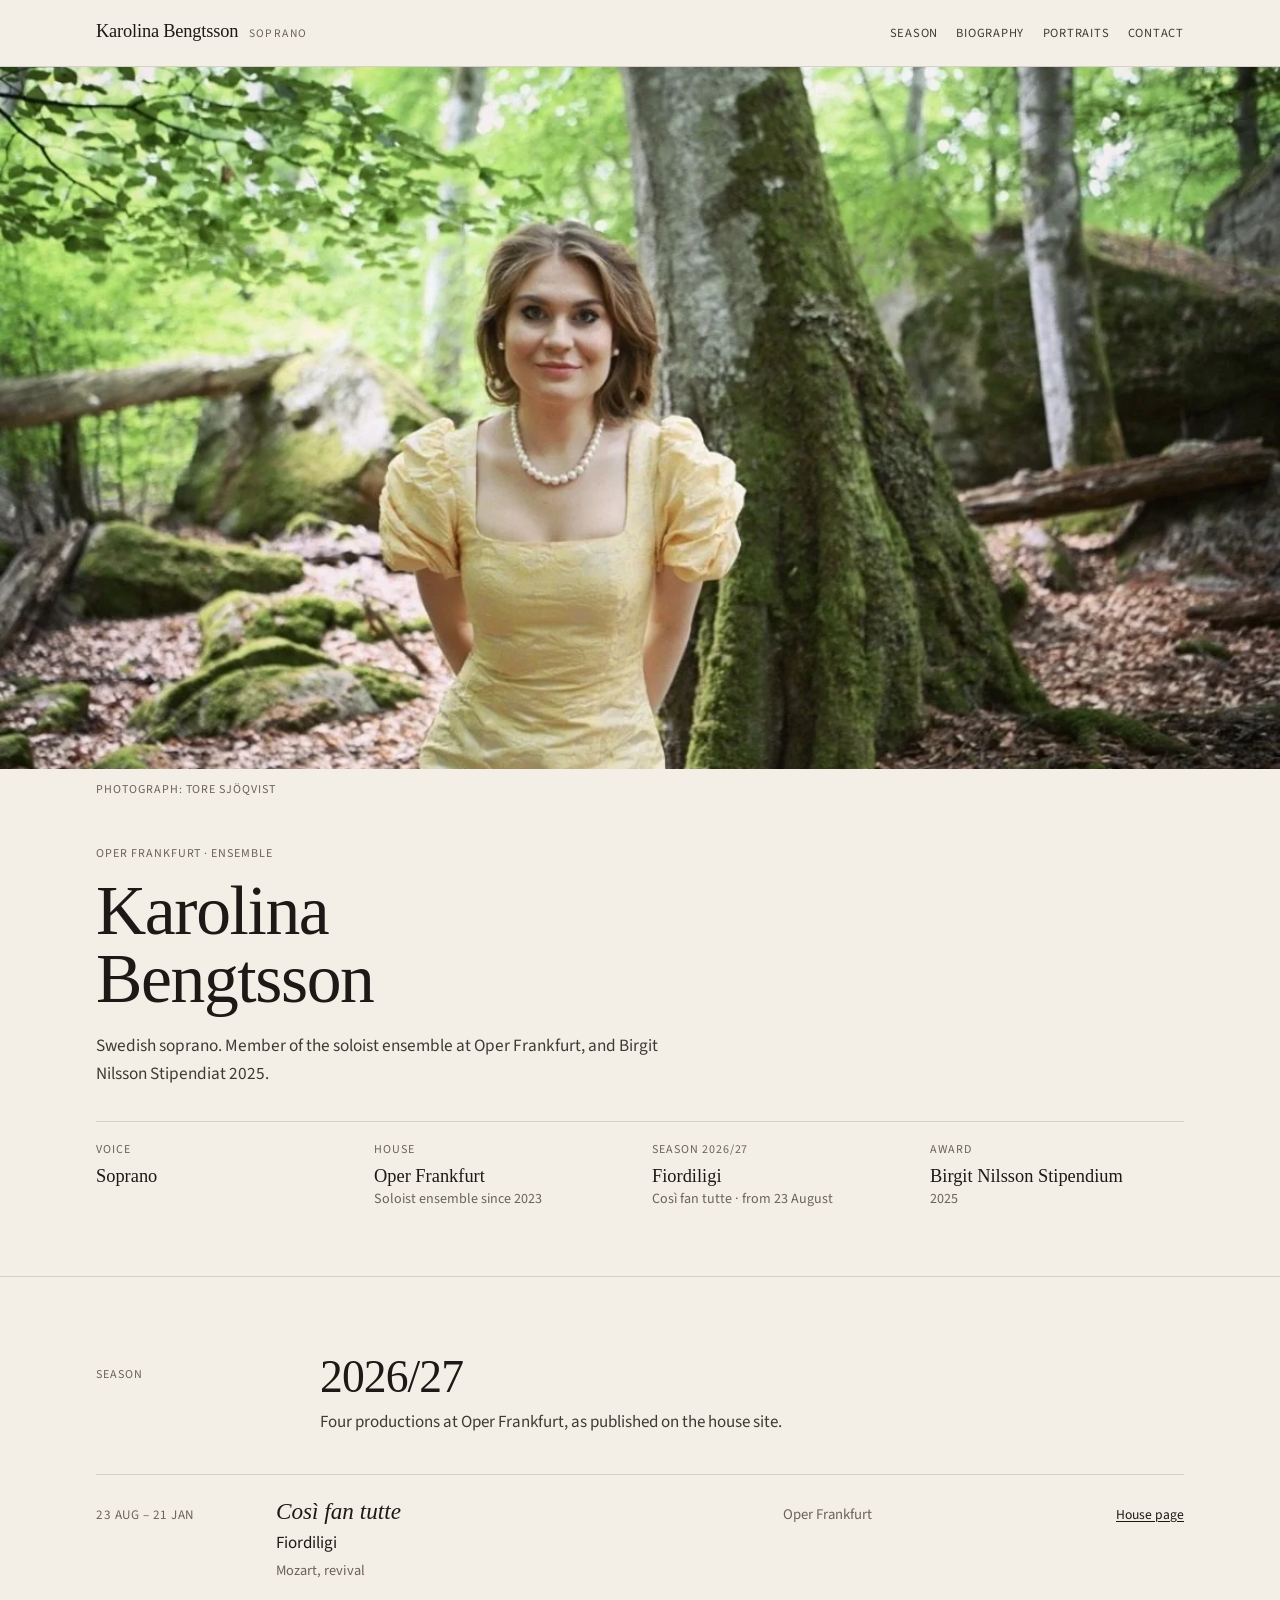
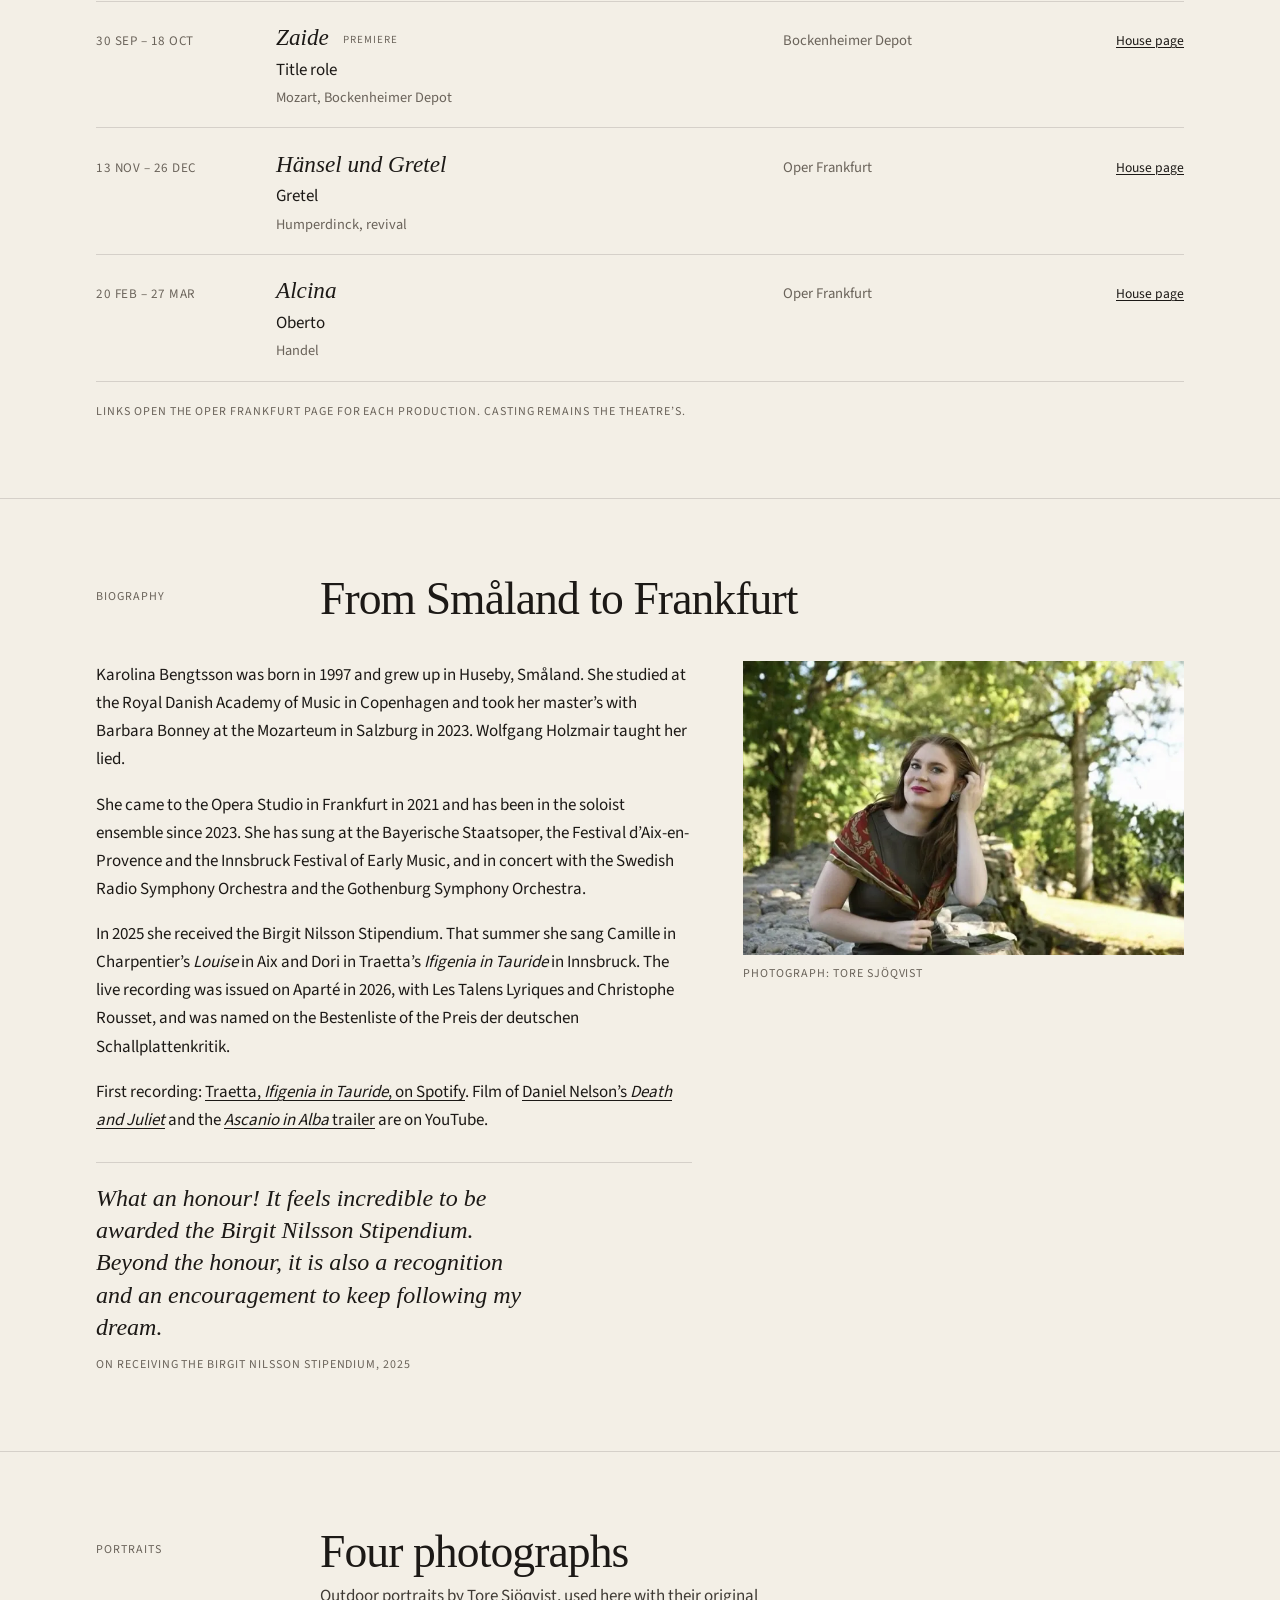
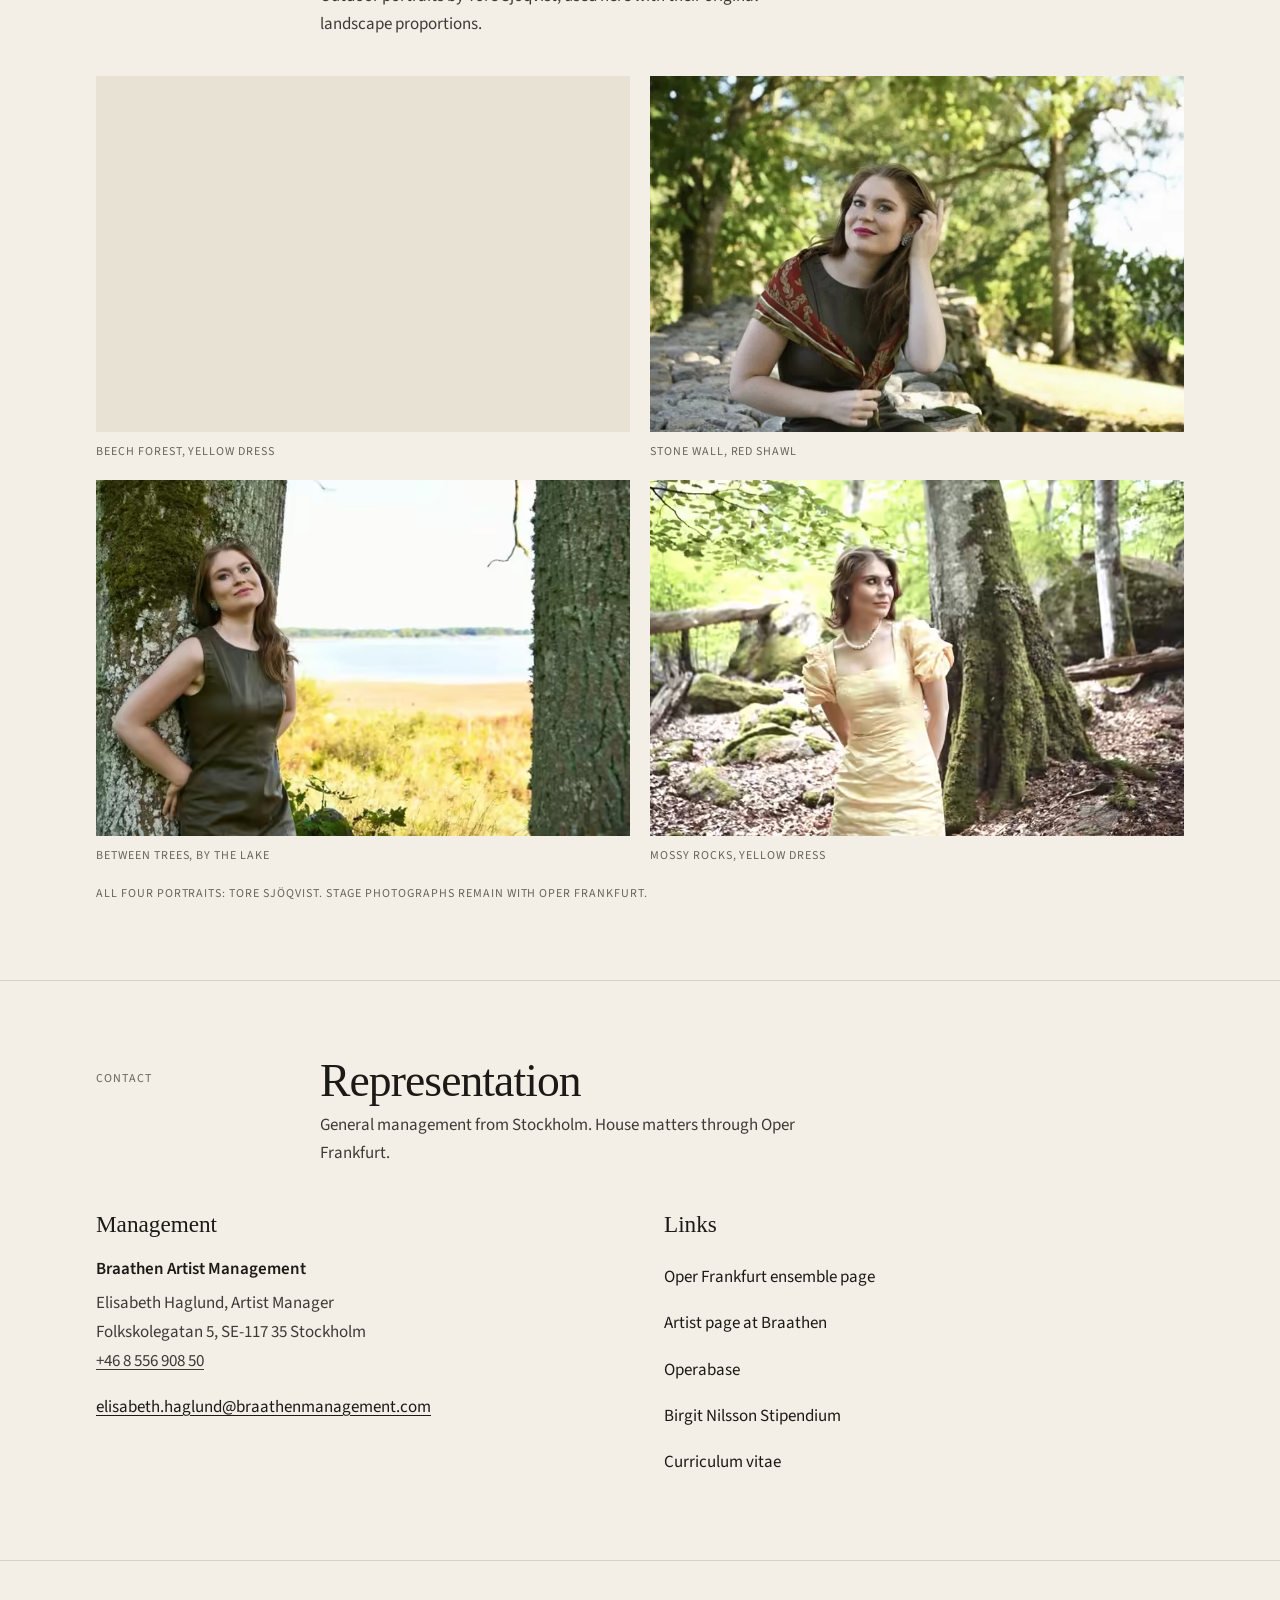
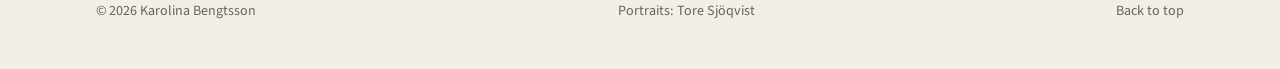
==== commit b3a53534: "Publish refined Grok editorial site with Tore Sjöqvist portraits Replace the live Opus catalogue wit" ====
--- a/index.html
+++ b/index.html
@@ -1,429 +1,383 @@
 <!DOCTYPE html>
-<html lang="sv">
+<html lang="en">
 <head>
   <meta charset="utf-8">
   <meta name="viewport" content="width=device-width, initial-scale=1, viewport-fit=cover">
-  <title>Karolina Bengtsson, sopran</title>
-  <meta name="description" content="Karolina Bengtsson, svensk sopran. Medlem av Oper Frankfurts solistensemble, Birgit Nilsson-stipendiat 2025. Biografi, kronologi, repertoar och säsongen 2026/27.">
-  <meta name="theme-color" content="#efe2c8">
+  <title>Karolina Bengtsson — Soprano</title>
+  <meta name="description" content="Karolina Bengtsson, Swedish soprano. Ensemble member at Oper Frankfurt and Birgit Nilsson Stipendiat 2025.">
+  <meta name="theme-color" content="#f3efe6">
   <meta name="robots" content="index,follow">
-  <meta property="og:title" content="Karolina Bengtsson, sopran">
-  <meta property="og:description" content="Karolina Bengtsson, svensk sopran. Medlem av Oper Frankfurts solistensemble, Birgit Nilsson-stipendiat 2025.">
+  <link rel="canonical" href="https://karolinabengtsson.com/">
+  <meta property="og:title" content="Karolina Bengtsson — Soprano">
+  <meta property="og:description" content="Swedish soprano. Ensemble, Oper Frankfurt. Birgit Nilsson Stipendium 2025.">
   <meta property="og:type" content="website">
   <meta property="og:url" content="https://karolinabengtsson.com/">
-  <meta property="og:image" content="https://karolinabengtsson.com/img/lakeside.jpg">
-  <meta property="og:locale" content="sv_SE">
-  <meta property="og:locale:alternate" content="en_US">
-  <meta property="og:locale:alternate" content="de_DE">
-  <meta property="og:locale:alternate" content="fr_FR">
-  <link rel="canonical" href="https://karolinabengtsson.com/">
+  <meta property="og:image" content="https://karolinabengtsson.com/img/forest-front.jpg">
+  <meta property="og:locale" content="en_GB">
   <meta name="twitter:card" content="summary_large_image">
-  <meta name="twitter:title" content="Karolina Bengtsson, sopran">
-  <meta name="twitter:description" content="Karolina Bengtsson, svensk sopran. Medlem av Oper Frankfurts solistensemble, Birgit Nilsson-stipendiat 2025.">
-  <meta name="twitter:image" content="https://karolinabengtsson.com/img/lakeside.jpg">
+  <meta name="twitter:title" content="Karolina Bengtsson — Soprano">
+  <meta name="twitter:description" content="Swedish soprano. Ensemble, Oper Frankfurt. Birgit Nilsson Stipendium 2025.">
+  <meta name="twitter:image" content="https://karolinabengtsson.com/img/forest-front.jpg">
   <link rel="icon" href="favicon.svg" type="image/svg+xml">
-  <link rel="preload" href="fonts/fraunces-600.woff2" as="font" type="font/woff2" crossorigin>
   <link rel="preload" href="fonts/source-sans-3-400.woff2" as="font" type="font/woff2" crossorigin>
   <link rel="preload" href="fonts/source-sans-3-600.woff2" as="font" type="font/woff2" crossorigin>
-  <link rel="preload" as="image" type="image/avif" href="img/lakeside-640.avif" imagesrcset="img/lakeside-480.avif 480w, img/lakeside-640.avif 640w, img/lakeside-768.avif 768w, img/lakeside.avif 1024w" imagesizes="100vw">
-  <style>@font-face{font-family:Fraunces;font-style:normal;font-weight:600;font-display:swap;src:url("fonts/fraunces-600.woff2") format("woff2");unicode-range:U+0000-00FF,U+0131,U+0152-0153,U+02BB-02BC,U+02C6,U+02DA,U+02DC,U+0304,U+0308,U+0329,U+2000-206F,U+20AC,U+2122,U+2191,U+2193,U+2212,U+2215,U+FEFF,U+FFFD}@font-face{font-family:"Source Sans 3";font-style:normal;font-weight:400;font-display:swap;src:url("fonts/source-sans-3-400.woff2") format("woff2");unicode-range:U+0000-00FF,U+0131,U+0152-0153,U+02BB-02BC,U+02C6,U+02DA,U+02DC,U+0304,U+0308,U+0329,U+2000-206F,U+20AC,U+2122,U+2191,U+2193,U+2212,U+2215,U+FEFF,U+FFFD}@font-face{font-family:"Source Sans 3";font-style:normal;font-weight:600;font-display:swap;src:url("fonts/source-sans-3-600.woff2") format("woff2");unicode-range:U+0000-00FF,U+0131,U+0152-0153,U+02BB-02BC,U+02C6,U+02DA,U+02DC,U+0304,U+0308,U+0329,U+2000-206F,U+20AC,U+2122,U+2191,U+2193,U+2212,U+2215,U+FEFF,U+FFFD}:root{--bg:#efe2c8;--bg-card:#f7eedd;--bg-subtle:#e4d2b4;--ink:#2b1c12;--muted:#6e4f38;--muted-light:#8a6a4e;--accent:#9c2d2a;--accent-hover:#7a211f;--gold:#c49a4a;--stage:#1c1410;--border:rgba(80, 48, 24, 0.14);--shadow-sm:0 1px 3px rgba(80, 40, 16, 0.06),0 1px 2px rgba(80, 40, 16, 0.04);--shadow-md:0 6px 18px rgba(80, 40, 16, 0.08),0 2px 6px rgba(80, 40, 16, 0.04);--display:"Fraunces","Iowan Old Style",Palatino,Georgia,serif;--sans:"Source Sans 3","Segoe UI",Helvetica,Arial,sans-serif;--page:72rem;--gutter:clamp(1.85rem, 5.5vw, 3.5rem);--ease:cubic-bezier(0.22, 1, 0.36, 1)}*,::after,::before{box-sizing:border-box}html{scroll-behavior:smooth;scroll-padding-top:4.5rem;padding-left:env(safe-area-inset-left,0);padding-right:env(safe-area-inset-right,0)}@media (prefers-reduced-motion:reduce){html{scroll-behavior:auto}*,::after,::before{animation-duration:0s!important;transition-duration:0s!important}.reveal{opacity:1!important;transform:none!important}}body{margin:0;background:var(--bg);color:var(--ink);font-family:var(--sans);font-size:1.0625rem;line-height:1.65;text-rendering:optimizeLegibility;overflow-wrap:break-word}img{max-width:100%;height:auto;display:block;background:var(--bg-subtle)}iframe{display:block;border:0;width:100%}a{color:var(--accent);text-underline-offset:0.16em}a:hover{color:var(--accent-hover)}:focus{outline:0}:focus-visible{outline:2px solid var(--accent);outline-offset:3px}::selection{background:var(--accent);color:#fff}.visually-hidden{position:absolute;width:1px;height:1px;padding:0;margin:-1px;overflow:hidden;clip:rect(0,0,0,0);white-space:nowrap;border:0}.skip{position:absolute;left:var(--gutter);top:.6rem;z-index:50;padding:.55rem .75rem;background:#fff;color:var(--accent);transform:translateY(-180%)}.skip:focus{transform:none}.top-anchor{position:absolute;top:0;left:0;width:1px;height:1px;overflow:hidden}.wrap{width:min(100% - 2 * var(--gutter),var(--page));margin-inline:auto}#main.is-lang-fading{opacity:.42}@media (prefers-reduced-motion:no-preference){#main{transition:opacity .14s ease}}.bio-photo figcaption,.feature-photo figcaption,.gallery-credit,.hero-credit,.media-more,.meta,.press,.rep-foot,.season-note{font-family:var(--sans);font-size:.8125rem;font-weight:400;letter-spacing:.02em;color:var(--muted)}.site-header{position:fixed;inset:0 0 auto;z-index:30;color:var(--ink);background:var(--bg-card);border-bottom:1px solid var(--border);padding-top:env(safe-area-inset-top,0)}.header-inner{display:grid;grid-template-columns:auto 1fr auto;grid-template-areas:"brand nav tools";align-items:center;column-gap:1.15rem;padding:.45rem 0}.header-mark{grid-area:brand;display:flex;flex-direction:column;gap:.05rem;color:inherit;text-decoration:none;min-width:0}.header-mark:hover{color:inherit}.header-mark-name{font-family:var(--display);font-size:1.15rem;font-weight:600;letter-spacing:.04em;line-height:1.1}.header-mark-voice{font-size:.7rem;font-weight:500;letter-spacing:.18em;text-transform:uppercase;opacity:.75}.header-tools{grid-area:tools;display:flex;align-items:center;gap:.15rem}.nav{grid-area:nav;display:flex;flex-wrap:wrap;justify-content:flex-end;gap:.1rem}.nav a{color:inherit;text-decoration:none;font-size:.76rem;font-weight:600;letter-spacing:.05em;text-transform:uppercase;padding:.45rem .45rem;min-height:44px;display:inline-flex;align-items:center;opacity:1}.nav a:hover,.nav a[aria-current=page]{color:var(--accent)}.lang{position:relative;display:flex;align-items:center}.lang button{appearance:none;position:relative;border:0;background:0 0;color:inherit;font-family:var(--sans);font-size:.72rem;font-weight:600;letter-spacing:.06em;min-width:44px;min-height:44px;padding:0;cursor:pointer;opacity:.82}.lang button:hover,.lang button[aria-pressed=true]{opacity:1}.lang button[aria-pressed=true]::after{content:"";position:absolute;left:50%;bottom:.55rem;width:1.15rem;height:1.5px;background:currentColor;transform:translateX(-50%);pointer-events:none;opacity:.85}.menu-btn{display:none;appearance:none;border:0;background:0 0;color:inherit;font-family:var(--sans);font-size:.78rem;font-weight:600;letter-spacing:.08em;text-transform:uppercase;min-height:44px;min-width:44px;padding:0 .55rem;cursor:pointer}@media (max-width:959px){.header-inner{grid-template-columns:1fr auto;grid-template-areas:"brand tools";padding:.55rem 0}.site-header.is-menu-open .header-inner,.site-header:has(.nav.is-open) .header-inner{grid-template-areas:"brand tools" "nav nav"}.menu-btn{display:inline-flex;align-items:center;justify-content:center}.nav{display:none;flex-direction:column;justify-content:flex-start;width:100%;margin-top:.2rem;padding:.2rem 0 .45rem}.nav.is-open{display:flex;grid-area:nav}.nav a{font-size:1rem;letter-spacing:.04em;padding:.7rem 0}}.hero{position:relative;min-height:100svh;display:flex;align-items:flex-end;color:#fff;overflow:hidden}.hero-media{position:absolute;inset:0}.hero-media img{width:100%;height:100%;object-fit:cover;object-position:28% 40%;transform:scale(1.04)}@media (prefers-reduced-motion:no-preference){.hero-media img{animation:hero-drift 18s var(--ease) both}}@keyframes hero-drift{from{transform:scale(1.08)}to{transform:scale(1.04)}}.hero-shade{position:absolute;inset:0;background:linear-gradient(90deg,rgba(16,14,12,.75) 0,rgba(16,14,12,.35) 42%,rgba(16,14,12,.1) 68%,rgba(16,14,12,.25) 100%),linear-gradient(180deg,rgba(16,14,12,.62) 0,transparent 32%,rgba(16,14,12,.5) 78%,rgba(16,14,12,.8) 100%);pointer-events:none}.hero-content{position:relative;z-index:1;padding:8rem 0 5.75rem}.hero-kicker{display:flex;flex-direction:column;align-items:flex-start;gap:.7rem;margin:0 0 1.15rem;font-size:.92rem;font-weight:500;letter-spacing:.04em;opacity:.9}.hero-kicker::before{content:"";width:2.25rem;height:1px;background:currentColor;opacity:.55}.hero-brand{margin:0;font-family:var(--display);font-optical-sizing:auto;font-weight:600;font-size:clamp(2.85rem, 9.5vw, 6.6rem);line-height:.92;letter-spacing:-.025em}.hero-brand span{display:block}.hero-line{margin:1.35rem 0 0;max-width:22rem;font-size:clamp(1.05rem, 2vw, 1.2rem);line-height:1.45;font-weight:400;opacity:.92}.hero-actions{display:flex;flex-wrap:wrap;gap:.75rem;margin-top:1.85rem}.btn{display:inline-flex;align-items:center;justify-content:center;min-height:2.85rem;padding:.65rem 1.35rem;font-family:var(--sans);font-size:.82rem;font-weight:600;letter-spacing:.08em;text-transform:uppercase;text-decoration:none;border-radius:4px;transition:background .25s ease,color .25s ease,border-color .25s ease,transform .2s ease}.btn-solid{background:#fff;color:var(--ink);border:1px solid #fff}.btn-solid:hover{background:var(--bg-subtle);color:var(--ink);transform:translateY(-1px)}.btn-ghost{background:0 0;color:#fff;border:1px solid rgba(255,255,255,.4)}.btn-ghost:hover{border-color:#fff;color:#fff;background:rgba(255,255,255,.1);transform:translateY(-1px)}.hero-credit{position:absolute;right:var(--gutter);bottom:1.25rem;z-index:1;margin:0;padding-right:.25rem;color:rgba(255,255,255,.7)}@media (prefers-reduced-motion:no-preference){.hero-actions,.hero-brand,.hero-kicker,.hero-line{animation:rise .9s var(--ease) both}.hero-kicker{animation-delay:.12s}.hero-brand{animation-delay:.24s}.hero-line{animation-delay:.4s}.hero-actions{animation-delay:.52s}}@keyframes rise{from{opacity:0;transform:translateY(1.1rem)}to{opacity:1;transform:translateY(0)}}@media (max-width:700px){.hero-content{padding:7.25rem 0 4.75rem}.hero-media img{object-position:22% 35%}.hero-credit{left:var(--gutter);right:auto;bottom:.85rem}}.feature{padding:clamp(3.5rem,8vw,6.5rem) 0;background:var(--bg-card);box-shadow:var(--shadow-sm)}.feature-grid{display:grid;grid-template-columns:minmax(0,1.05fr) minmax(0,0.95fr);gap:clamp(1.5rem,4vw,3.5rem);align-items:center}.feature-lead{margin:0;max-width:18rem;font-family:var(--display);font-size:clamp(1.45rem, 2.6vw, 1.85rem);font-weight:500;line-height:1.25;letter-spacing:-.01em}.feature-lead .accent{display:block;color:var(--accent);font-style:italic}.feature-role{margin:1.4rem 0 0;font-family:var(--display);font-size:clamp(2.4rem, 5vw, 3.6rem);font-weight:600;line-height:1;letter-spacing:-.02em}.feature-meta{margin:.85rem 0 0;max-width:28rem;color:var(--muted);font-size:1rem;line-height:1.55}.feature-meta em{font-family:var(--display);font-style:italic;color:var(--ink)}.feature-photo{margin:0}.feature-photo img,.feature-photo picture{width:100%;display:block}.feature-photo img{aspect-ratio:4/5;object-fit:cover;object-position:50% 18%;border-radius:6px;box-shadow:var(--shadow-md)}.feature-photo figcaption{margin-top:.7rem}@media (max-width:800px){.feature-grid{grid-template-columns:1fr}.feature-photo{order:-1}.feature-photo img{max-height:70vw}}.section{padding:clamp(2.4rem,5vw,4rem) 0}.section-head{margin-bottom:clamp(1.5rem,3vw,2.5rem)}.section-head h2{margin:0;font-family:var(--display);font-optical-sizing:auto;font-size:clamp(2.2rem, 4.5vw, 3.1rem);font-weight:600;letter-spacing:-.02em;line-height:1.05}.section-bio{background:var(--bg-subtle)}.bio-layout{display:grid;grid-template-columns:minmax(0,1.15fr) minmax(0,0.85fr);gap:clamp(1.5rem,4vw,3rem);align-items:start}.bio-copy p{margin:0 0 1.15rem;max-width:42rem;color:var(--ink)}.bio-copy p:last-of-type{margin-bottom:0}.quote{margin:2rem 0 0;padding:1.5rem 0 0;border-top:1px solid var(--border)}.quote blockquote{margin:0;font-family:var(--display);font-size:clamp(1.25rem, 2.2vw, 1.55rem);font-style:italic;font-weight:500;line-height:1.35;max-width:28rem;color:var(--ink)}.quote figcaption{margin-top:.85rem;font-size:.8125rem;color:var(--muted);letter-spacing:.02em}.bio-photo{margin:0;position:sticky;top:5.5rem}.bio-photo img,.bio-photo picture{width:100%;display:block}.bio-photo img{aspect-ratio:3/4;object-fit:cover;object-position:50% 18%}.bio-photo figcaption{margin-top:.7rem}@media (max-width:860px){.bio-layout{grid-template-columns:1fr}.bio-photo{position:static;order:-1}.bio-photo img{max-height:62vw}}.season-list{display:grid;gap:0;border-top:1px solid var(--border)}.season-row{display:grid;grid-template-columns:9.5rem minmax(0,1.4fr) minmax(0,0.9fr) auto;gap:.75rem 1.25rem;align-items:baseline;padding:1.05rem 0;border-bottom:1px solid var(--border)}.season-row-dates{margin:0;font-size:.8rem;font-weight:600;letter-spacing:.04em;text-transform:uppercase;color:var(--muted)}.season-row-work{margin:0;font-family:var(--display);font-size:1.45rem;font-weight:600;line-height:1.15;display:flex;flex-wrap:wrap;align-items:baseline;gap:.55rem}.season-row-work em{font-style:italic}.season-flag{font-family:var(--sans);font-size:.68rem;font-weight:600;letter-spacing:.08em;text-transform:uppercase;color:var(--accent)}.season-row-role{margin:.25rem 0 0;font-size:.98rem}.season-row-sub{margin:.15rem 0 0;font-size:.85rem;color:var(--muted)}.season-row-venue{margin:0;font-size:.85rem;color:var(--muted)}.season-row-ticket{font-size:.85rem;font-weight:600;color:var(--accent);text-decoration:none;display:inline-flex;align-items:center;min-height:44px;gap:.25rem;justify-self:end}.season-row-ticket:hover{color:var(--accent-hover);text-decoration:underline}@media (max-width:800px){.season-row{grid-template-columns:1fr auto;grid-template-areas:"dates ticket" "main main" "venue venue"}.season-row-dates{grid-area:dates}.season-row-main{grid-area:main}.season-row-venue{grid-area:venue}.season-row-ticket{grid-area:ticket}}.season-note{margin:1.5rem 0 0}.feature-meta a,.season-note a{display:inline-flex;align-items:center;min-height:44px}.news-list{display:grid;gap:1.5rem}.news-lead{padding:0 0 1.5rem;border-bottom:1px solid var(--border)}.news-display{margin:0 0 .65rem;font-family:var(--display);font-size:clamp(1.8rem, 4vw, 2.6rem);font-weight:600;line-height:1.1;letter-spacing:-.02em}.news-date{margin:0 0 .4rem;font-size:.78rem;font-weight:600;letter-spacing:.08em;text-transform:uppercase;color:var(--muted-light)}.news-item h3,.news-lead h3{margin:0;font-family:var(--display);font-size:clamp(1.35rem, 2.4vw, 1.75rem);font-weight:600;line-height:1.15}.news-item .body,.news-lead .body{margin:.55rem 0 0;max-width:42rem;color:var(--muted)}.news-rest{display:grid;gap:0}.news-item{padding:1.15rem 0;border-bottom:1px solid var(--border)}.stipend{position:relative;padding:clamp(2.75rem,6vw,4.5rem) 0;background:#141210;color:#fff}.stipend-inner{max-width:38rem}.stipend-eyebrow{margin:0 0 .85rem;font-size:.75rem;font-weight:600;letter-spacing:.2em;text-transform:uppercase;color:var(--gold)}.stipend-title{margin:0;font-family:var(--display);font-size:clamp(2.4rem, 5.5vw, 4rem);font-weight:600;line-height:.95;letter-spacing:-.02em}.stipend-title span{display:block}.stipend-award,.stipend-body{margin:1.25rem 0 0;max-width:34rem;font-size:1.02rem;line-height:1.6;opacity:.9}.stipend-award{font-family:var(--display);font-size:1.25rem;font-style:italic;opacity:1}.stipend-link{margin:1.5rem 0 0}.stipend-link a{color:#fff;font-size:.85rem;font-weight:600;letter-spacing:.06em}.stipend-link a:hover{color:var(--gold)}.media-album{margin-bottom:2.25rem;padding-bottom:1.75rem;border-bottom:1px solid var(--border)}.media-copy h3{margin:0;font-family:var(--display);font-size:clamp(1.7rem, 3vw, 2.2rem);font-weight:600;line-height:1.1}.media-meta{margin:.45rem 0 .85rem}.media-copy .body{margin:0;color:var(--muted);max-width:36rem}.media-actions{display:flex;flex-wrap:wrap;gap:.35rem 1.35rem;margin:1.1rem 0 0}.text-link,button.text-link{appearance:none;border:0;background:0 0;padding:0;font-family:var(--sans);font-size:.92rem;font-weight:600;color:var(--accent);text-decoration:none;cursor:pointer;min-height:44px;display:inline-flex;align-items:center}.text-link:hover,button.text-link:hover{color:var(--accent-hover);text-decoration:underline}.media-player{margin-top:1rem;background:#111110}.media-player iframe{min-height:220px}.film-list{display:grid;gap:0;border-top:1px solid var(--border)}.film-row{display:grid;grid-template-columns:minmax(0,1fr) auto;gap:.35rem 1.25rem;align-items:baseline;padding:1rem 0;border-bottom:1px solid var(--border)}.film-row h4{margin:0;font-family:var(--display);font-size:1.25rem;font-weight:600}.film-row h4 em{font-style:italic}.film-row .meta{margin:.25rem 0 0}.film-row .media-player{grid-column:1/-1}.films h3{margin:0 0 1.25rem;font-family:var(--display);font-size:1.55rem;font-weight:600}.media-more{margin:1.35rem 0 0}#chrono-full,#chrono-list{display:grid;gap:.75rem}.year-block{padding:.85rem 0;border-bottom:1px solid var(--border);display:grid;grid-template-columns:6.5rem minmax(0,1fr);gap:.35rem 1.5rem}.year{margin:0;font-size:.85rem;font-weight:600;letter-spacing:.04em;color:var(--accent);line-height:1.4}.year-entries{margin:0;padding:0;list-style:none}.year-entries li{display:flex;flex-wrap:wrap;align-items:baseline;justify-content:space-between;gap:.15rem 1.25rem;padding:.2rem 0;font-size:1rem;line-height:1.5}.year-entries em{font-family:var(--display);font-style:italic}.year-entries .hint,.year-entries .prize,.year-entries .venue{font-size:.8125rem;color:var(--muted)}.year-entries .prize{margin-right:.35rem;font-weight:600;letter-spacing:.04em;text-transform:uppercase;color:var(--accent)}@media (max-width:640px){.year-block{grid-template-columns:1fr;padding:1rem 1.25rem}}.rep-group{margin-bottom:2rem}.rep-group h3{margin:0 0 .85rem;font-family:var(--display);font-size:1.45rem;font-weight:600}.rep-cols{display:grid;grid-template-columns:1fr;gap:0;align-items:start}@media (min-width:900px){.rep-cols{grid-template-columns:1fr 1fr;gap:0 2.5rem;align-items:start}}.rep{align-self:start;padding:0;border-bottom:1px solid var(--border)}.rep summary{display:flex;align-items:baseline;justify-content:space-between;gap:.75rem;padding:.85rem 0;cursor:pointer;min-height:44px;list-style:none}.rep summary::-webkit-details-marker{display:none}.rep .who{font-size:1.02rem;line-height:1.35}.rep .work{font-family:var(--display);font-style:italic;color:var(--muted)}.rep .work:first-child{color:var(--ink)}.chevron{flex:none;width:.45rem;height:.45rem;margin-top:.35rem;border-right:1.5px solid var(--muted);border-bottom:1.5px solid var(--muted);transform:rotate(45deg);transition:transform .25s ease,border-color .25s ease}.rep[open] .chevron{transform:rotate(-135deg);border-color:var(--accent)}.rep-body{padding:0 0 1rem;border-top:1px solid var(--border);margin-top:.25rem}.rep-meta{margin:.75rem 0 .45rem;color:var(--muted)}.rep-row{display:grid;grid-template-columns:7.5rem minmax(0,1fr);gap:.2rem .85rem;margin:.2rem 0;font-size:.95rem;line-height:1.5}.rep-row .k{margin:0;color:var(--muted);font-size:.78rem;font-weight:600;letter-spacing:.04em;text-transform:uppercase;padding-top:.25rem}.rep-foot{margin:1.25rem 0 0}@media (max-width:420px){.rep-row{grid-template-columns:1fr}}.full-fold{margin-top:1.5rem}.full-fold>summary{display:flex;align-items:center;gap:.55rem;cursor:pointer;font-size:.82rem;font-weight:600;letter-spacing:.08em;text-transform:uppercase;color:var(--accent);list-style:none;padding:.55rem 0;min-height:44px}.full-fold>summary::-webkit-details-marker{display:none}.full-fold>summary::before{content:"+";display:inline-block;width:1rem;color:var(--accent);font-size:1.1rem;line-height:1}.full-fold[open]>summary::before{content:"–"}.section-gallery{background:var(--bg)}.gallery-stage{display:grid;grid-template-columns:1.35fr 1fr;gap:1rem 1.25rem}.gallery-stage .shot:first-child{grid-row:1/3}.shot{margin:0}.shot picture{display:block;overflow:hidden;background:var(--bg-subtle)}.shot img,.shot picture{width:100%;display:block}.shot img{object-fit:cover;transition:transform .7s var(--ease)}@media (prefers-reduced-motion:no-preference){.shot:hover img{transform:scale(1.03)}}.gallery-stage img{aspect-ratio:16/11;object-position:50% 28%;min-height:11rem}.gallery-stage .shot:first-child img{min-height:22rem;object-position:50% 32%}.shot figcaption{margin-top:.55rem}.gallery-credit{margin:1rem 0 0}.gallery-more{display:grid;grid-template-columns:repeat(3,minmax(0,1fr));gap:1rem;margin-top:1.25rem}.gallery-more figure{margin:0}.gallery-more img,.gallery-more picture{width:100%;display:block}.gallery-more img{aspect-ratio:4/3;object-fit:cover}@media (max-width:800px){.gallery-stage{grid-template-columns:1fr}.gallery-stage .shot:first-child{grid-row:auto}.gallery-stage .shot:first-child img{min-height:14rem}.gallery-more{grid-template-columns:1fr}}.press-lead{margin:-.5rem 0 1.75rem;max-width:38rem;color:var(--muted)}.press-docs{display:grid;gap:1.75rem 2.5rem}.press-doc h3,.press-photos-title{margin:0 0 .65rem;font-family:var(--display);font-size:1.35rem;font-weight:600}.press-photos-title{margin:2.25rem 0 .85rem}.press-bio p{margin:0 0 .85rem;max-width:42rem}.press-bio p:last-child{margin-bottom:.35rem}.press-photos{display:grid;grid-template-columns:repeat(4,minmax(0,1fr));gap:1rem 1.15rem}.press-shot{margin:0}.press-shot img{width:100%;aspect-ratio:4/3;object-fit:cover;background:var(--bg-subtle)}.press-shot figcaption{display:flex;flex-direction:column;gap:.15rem;margin-top:.45rem;font-size:.78rem;color:var(--muted)}.press-shot a{font-weight:600;color:var(--accent);text-decoration:none;min-height:44px;display:inline-flex;align-items:center}.press-shot a:hover{text-decoration:underline}.press-usage{margin:1.15rem 0 0;max-width:40rem}@media (max-width:900px){.press-photos{grid-template-columns:repeat(2,minmax(0,1fr))}}.section-contact{background:var(--bg-subtle)}.contact-grid{display:grid;grid-template-columns:repeat(2,minmax(0,1fr));gap:2rem 3rem}.contact-grid h3{margin:0 0 .75rem;font-family:var(--display);font-size:1.45rem;font-weight:600}.house{margin:0 0 .55rem;font-weight:600}.contact-grid address{font-style:normal;color:var(--muted);line-height:1.7}.mail{display:inline-flex;align-items:center;min-height:44px;margin-top:.85rem;font-weight:500}.contact-links{margin:0;padding:0;list-style:none}.contact-links li+li{margin-top:.25rem}.contact-links a{text-decoration:none;font-weight:500;display:inline-flex;align-items:center;min-height:44px;color:var(--ink)}.contact-links a:hover{color:var(--accent);text-decoration:underline}.press{margin:1.25rem 0 0;max-width:28rem}@media (max-width:700px){.contact-grid{grid-template-columns:1fr}}.site-footer{padding:2rem 0;background:var(--bg-subtle);border-top:1px solid var(--border)}.footer-bar{display:flex;flex-wrap:wrap;gap:.75rem 1.5rem;justify-content:space-between;align-items:baseline;font-size:.85rem;color:var(--muted)}.footer-bar p{margin:0}.footer-bar a{color:var(--ink);text-decoration:none;font-weight:600;min-height:44px;display:inline-flex;align-items:center}.footer-bar a:hover{color:var(--accent)}.reveal{opacity:0;transform:translateY(1.25rem);transition:opacity .7s var(--ease),transform .7s var(--ease)}.reveal.is-in{opacity:1;transform:none}.missing{min-height:100svh;display:flex;flex-direction:column;justify-content:center;padding:4rem 0}.missing-kicker{margin:0 0 .75rem;font-size:.75rem;font-weight:600;letter-spacing:.18em;text-transform:uppercase;color:var(--accent)}.missing h1{margin:0;font-family:var(--display);font-size:clamp(2.4rem, 6vw, 3.8rem);font-weight:600;line-height:1.05}.missing p{max-width:28rem;color:var(--muted)}.missing-link{margin-top:.5rem;background:var(--ink);color:#fff;border-color:var(--ink)}.missing-link:hover{background:var(--accent);border-color:var(--accent);color:#fff}</style>
-  <link rel="stylesheet" href="css/fonts-late.css?v=20260816d" media="print" onload="this.media='all'">
-  <noscript><link rel="stylesheet" href="css/fonts-late.css?v=20260816d"></noscript>
-  <style>
-    .section-concepts{background:var(--bg-card)}
-    .concepts-lead{margin:-.5rem 0 1.75rem;max-width:38rem;color:var(--muted)}
-    .concepts-list{display:grid;gap:0;border-top:1px solid var(--border)}
-    .concepts-row{display:grid;grid-template-columns:minmax(0,9rem) minmax(0,1fr) auto;gap:.75rem 1.25rem;align-items:baseline;padding:1.05rem 0;border-bottom:1px solid var(--border);color:inherit;text-decoration:none;transition:opacity .25s var(--ease)}
-    .concepts-row:hover{opacity:.72;color:inherit}
-    .concepts-name{margin:0;font-family:var(--display);font-size:1.35rem;font-weight:600;line-height:1.15}
-    .concepts-desc{margin:0;font-size:.95rem;color:var(--muted);line-height:1.45}
-    .concepts-open{font-size:.78rem;font-weight:600;letter-spacing:.08em;text-transform:uppercase;color:var(--accent);justify-self:end}
-    .concepts-hub{margin:1.5rem 0 0}
-    @media (max-width:700px){.concepts-row{grid-template-columns:1fr auto;grid-template-areas:"name open" "desc desc"}.concepts-name{grid-area:name}.concepts-desc{grid-area:desc}.concepts-open{grid-area:open}}
-  </style>
-  <script src="js/site.min.js?v=20260823a" defer></script>
+  <link rel="preload" as="image" type="image/webp" href="img/forest-front.webp" imagesrcset="img/forest-front-480.webp 480w, img/forest-front-768.webp 768w, img/forest-front.webp 1178w" imagesizes="100vw">
+  <link rel="stylesheet" href="css/site.css?v=20260823g">
+  <script type="application/ld+json">
+  {
+    "@context": "https://schema.org",
+    "@graph": [
+      {
+        "@type": "WebSite",
+        "name": "Karolina Bengtsson",
+        "url": "https://karolinabengtsson.com/",
+        "inLanguage": "en"
+      },
+      {
+        "@type": "Person",
+        "name": "Karolina Bengtsson",
+        "jobTitle": "Soprano",
+        "url": "https://karolinabengtsson.com/",
+        "image": "https://karolinabengtsson.com/img/forest-front.jpg",
+        "nationality": "SE",
+        "affiliation": {
+          "@type": "PerformingGroup",
+          "name": "Oper Frankfurt",
+          "url": "https://www.oper-frankfurt.de/en/ensemble/opera-studio/?detail=1144"
+        },
+        "worksFor": {
+          "@type": "Organization",
+          "name": "Braathen Artist Management",
+          "url": "https://www.braathenmanagement.com/eng/artists/karolina-bengtsson"
+        }
+      }
+    ]
+  }
+  </script>
+  <script src="js/site.js?v=20260823g" defer></script>
 </head>
 <body>
-  <div id="top" class="top-anchor" tabindex="-1"></div>
-  <a class="skip" href="#main" data-i18n="skip">Hoppa till innehållet</a>
+  <a class="skip" href="#main">Skip to content</a>
 
   <header class="site-header">
     <div class="wrap header-inner">
-      <a class="header-mark" href="#top" aria-label="Karolina Bengtsson">
-        <span class="header-mark-name">Karolina Bengtsson</span>
-        <span class="header-mark-voice" data-i18n="soprano">Sopran</span>
+      <a class="wordmark" href="#top">
+        <span class="wordmark-name">Karolina Bengtsson</span>
+        <span class="wordmark-voice">Soprano</span>
       </a>
-
-      <div class="header-tools">
-        <div class="lang" role="group" aria-label="Språk">
-          <button type="button" lang="sv" data-lang="sv" aria-label="Svenska" aria-pressed="true">SV</button>
-          <button type="button" lang="en" data-lang="en" aria-label="English" aria-pressed="false">EN</button>
-          <button type="button" lang="de" data-lang="de" aria-label="Deutsch" aria-pressed="false">DE</button>
-          <button type="button" lang="fr" data-lang="fr" aria-label="Français" aria-pressed="false">FR</button>
-        </div>
-        <button type="button" class="menu-btn" id="menu-btn" aria-controls="site-nav" aria-expanded="false" data-i18n="menu">Meny</button>
-      </div>
-
-      <nav class="nav" id="site-nav" aria-label="Avsnitt">
-        <a href="#season" data-i18n="nav.season">Säsong</a>
-        <a href="#biography" data-i18n="nav.biography">Biografi</a>
-        <a href="#news" data-i18n="nav.news">Nyheter</a>
-        <a href="#media" data-i18n="nav.media">Musik</a>
-        <a href="#repertoire" data-i18n="nav.repertoire">Repertoar</a>
-        <a href="#press" data-i18n="nav.press">Press</a>
-        <a href="#concepts" data-i18n="nav.concepts">Koncept</a>
-        <a href="#contact" data-i18n="nav.contact">Kontakt</a>
+      <nav class="nav" aria-label="Sections">
+        <a href="#season">Season</a>
+        <a href="#biography">Biography</a>
+        <a href="#portraits">Portraits</a>
+        <a href="#contact">Contact</a>
       </nav>
     </div>
   </header>
 
   <main id="main">
-    <section class="hero" aria-labelledby="hero-brand">
-      <div class="hero-media" aria-hidden="true">
+    <section class="hero" id="top" aria-labelledby="hero-title">
+      <figure class="hero-media">
         <picture>
-          <source type="image/avif" srcset="img/lakeside-480.avif 480w, img/lakeside-640.avif 640w, img/lakeside-768.avif 768w, img/lakeside.avif 1024w" sizes="100vw">
-          <source type="image/webp" srcset="img/lakeside-480.webp 480w, img/lakeside-640.webp 640w, img/lakeside-768.webp 768w, img/lakeside.webp 1024w" sizes="100vw">
-          <img src="img/lakeside-640.jpg" srcset="img/lakeside-480.jpg 480w, img/lakeside-640.jpg 640w, img/lakeside-768.jpg 768w, img/lakeside.jpg 1024w" sizes="100vw" width="1024" height="683" alt="" loading="eager" fetchpriority="high" decoding="async">
+          <source type="image/webp" srcset="img/forest-front-480.webp 480w, img/forest-front-768.webp 768w, img/forest-front.webp 1178w" sizes="100vw">
+          <img
+            src="img/forest-front.jpg"
+            srcset="img/forest-front-480.jpg 480w, img/forest-front-768.jpg 768w, img/forest-front.jpg 1178w"
+            sizes="100vw"
+            width="1178"
+            height="781"
+            alt="Karolina Bengtsson in a yellow dress standing in a mossy forest beside a large tree."
+            fetchpriority="high"
+            decoding="async"
+          >
         </picture>
-      </div>
-      <div class="hero-shade" aria-hidden="true"></div>
-      <div class="wrap hero-content">
-        <p class="hero-kicker" data-i18n="opening.from">Oper Frankfurt</p>
-        <h1 class="hero-brand" id="hero-brand">
-          <span class="hero-given">Karolina</span>
-          <span class="hero-family">Bengtsson</span>
+        <figcaption class="meta wrap">Photograph: Tore Sjöqvist</figcaption>
+      </figure>
+
+      <div class="wrap hero-copy">
+        <p class="hero-kicker meta">Oper Frankfurt · Ensemble</p>
+        <h1 class="hero-title" id="hero-title">
+          <span>Karolina</span>
+          <span>Bengtsson</span>
         </h1>
-        <p class="hero-line" data-i18n="opening.lineShort">Birgit Nilsson-stipendiat 2025</p>
-        <div class="hero-actions">
-          <a class="btn btn-solid" href="#season" data-i18n="opening.ctaSeason">Se säsongen</a>
-          <a class="btn btn-ghost" data-of="cosi" href="https://www.oper-frankfurt.de/en/season-calendar/cosi-fan-tutte_4/" target="_blank" rel="noreferrer">
-            <span data-i18n="opening.ctaTickets">Biljetter</span><span class="visually-hidden" data-i18n="newtab"> (öppnas i ny flik)</span>
-          </a>
+        <p class="hero-lede">
+          Swedish soprano. Member of the soloist ensemble at Oper Frankfurt,
+          and Birgit Nilsson Stipendiat 2025.
+        </p>
+
+        <dl class="facts">
+          <div>
+            <dt class="meta">Voice</dt>
+            <dd>Soprano</dd>
+          </div>
+          <div>
+            <dt class="meta">House</dt>
+            <dd>Oper Frankfurt<small>Soloist ensemble since 2023</small></dd>
+          </div>
+          <div>
+            <dt class="meta">Season 2026/27</dt>
+            <dd>Fiordiligi<small>Così fan tutte · from 23 August</small></dd>
+          </div>
+          <div>
+            <dt class="meta">Award</dt>
+            <dd>Birgit Nilsson Stipendium<small>2025</small></dd>
+          </div>
+        </dl>
+      </div>
+    </section>
+
+    <section class="section" id="season" aria-labelledby="season-title">
+      <div class="wrap">
+        <header class="section-head">
+          <p class="meta">Season</p>
+          <div>
+            <h2 class="section-title" id="season-title">2026/27</h2>
+            <p class="section-deck">Four productions at Oper Frankfurt, as published on the house site.</p>
+          </div>
+        </header>
+
+        <div class="season-list">
+          <article class="season-row">
+            <p class="season-dates">23 Aug – 21 Jan</p>
+            <div class="season-main">
+              <h3 class="season-work"><em>Così fan tutte</em></h3>
+              <p class="season-role">Fiordiligi</p>
+              <p class="season-sub">Mozart, revival</p>
+            </div>
+            <p class="season-venue">Oper Frankfurt</p>
+            <a class="season-link" href="https://www.oper-frankfurt.de/en/season-calendar/cosi-fan-tutte_4/" rel="noopener noreferrer">House page</a>
+          </article>
+
+          <article class="season-row">
+            <p class="season-dates">30 Sep – 18 Oct</p>
+            <div class="season-main">
+              <h3 class="season-work"><em>Zaide</em> <span class="season-flag">Premiere</span></h3>
+              <p class="season-role">Title role</p>
+              <p class="season-sub">Mozart, Bockenheimer Depot</p>
+            </div>
+            <p class="season-venue">Bockenheimer Depot</p>
+            <a class="season-link" href="https://www.oper-frankfurt.de/en/season-calendar/zaide/" rel="noopener noreferrer">House page</a>
+          </article>
+
+          <article class="season-row">
+            <p class="season-dates">13 Nov – 26 Dec</p>
+            <div class="season-main">
+              <h3 class="season-work"><em>Hänsel und Gretel</em></h3>
+              <p class="season-role">Gretel</p>
+              <p class="season-sub">Humperdinck, revival</p>
+            </div>
+            <p class="season-venue">Oper Frankfurt</p>
+            <a class="season-link" href="https://www.oper-frankfurt.de/en/season-calendar/haensel-und-gretel_5/" rel="noopener noreferrer">House page</a>
+          </article>
+
+          <article class="season-row">
+            <p class="season-dates">20 Feb – 27 Mar</p>
+            <div class="season-main">
+              <h3 class="season-work"><em>Alcina</em></h3>
+              <p class="season-role">Oberto</p>
+              <p class="season-sub">Handel</p>
+            </div>
+            <p class="season-venue">Oper Frankfurt</p>
+            <a class="season-link" href="https://www.oper-frankfurt.de/en/season-calendar/alcina_2/" rel="noopener noreferrer">House page</a>
+          </article>
         </div>
-      </div>
-      <p class="hero-credit meta" data-i18n="credit.smaland">Foto: Tore Sjöqvist</p>
-    </section>
-
-    <section class="feature" aria-labelledby="feature-role">
-      <div class="wrap feature-grid">
-        <div class="feature-copy reveal">
-          <p class="feature-lead">
-            <span data-i18n="opening.lead1">Denna säsong</span>
-            <span class="accent" data-i18n="opening.lead2">på Oper Frankfurt</span>
-          </p>
-          <h2 class="feature-role" id="feature-role">Fiordiligi</h2>
-          <p class="feature-meta">
-            <span data-i18n-html="opening.line">i <em>Così fan tutte</em> på Oper Frankfurt, 23 aug – 21 jan</span>.
-            <span data-i18n="opening.ticketsPre">Biljetter på </span><a data-of="cosi" href="https://www.oper-frankfurt.de/en/season-calendar/cosi-fan-tutte_4/" target="_blank" rel="noreferrer">oper-frankfurt.de<span class="visually-hidden" data-i18n="newtab"> (öppnas i ny flik)</span></a>.
-          </p>
+        <p class="season-note meta">Links open the Oper Frankfurt page for each production. Casting remains the theatre’s.</p>
+      </div>
+    </section>
+
+    <section class="section" id="biography" aria-labelledby="bio-title">
+      <div class="wrap">
+        <header class="section-head">
+          <p class="meta">Biography</p>
+          <div>
+            <h2 class="section-title" id="bio-title">From Småland to Frankfurt</h2>
+          </div>
+        </header>
+
+        <div class="bio-layout">
+          <article class="prose">
+            <p>
+              Karolina Bengtsson was born in 1997 and grew up in Huseby, Småland.
+              She studied at the Royal Danish Academy of Music in Copenhagen and
+              took her master’s with Barbara Bonney at the Mozarteum in Salzburg
+              in 2023. Wolfgang Holzmair taught her lied.
+            </p>
+            <p>
+              She came to the Opera Studio in Frankfurt in 2021 and has been in
+              the soloist ensemble since 2023. She has sung at the Bayerische
+              Staatsoper, the Festival d’Aix-en-Provence and the Innsbruck
+              Festival of Early Music, and in concert with the Swedish Radio
+              Symphony Orchestra and the Gothenburg Symphony Orchestra.
+            </p>
+            <p>
+              In 2025 she received the Birgit Nilsson Stipendium. That summer she
+              sang Camille in Charpentier’s <em>Louise</em> in Aix and Dori in
+              Traetta’s <em>Ifigenia in Tauride</em> in Innsbruck. The live
+              recording was issued on Aparté in 2026, with Les Talens Lyriques
+              and Christophe Rousset, and was named on the Bestenliste of the
+              Preis der deutschen Schallplattenkritik.
+            </p>
+            <p>
+              First recording:
+              <a href="https://open.spotify.com/album/5rzAMl6n2ywCcNQu5QBjhY" rel="noopener noreferrer">Traetta, <em>Ifigenia in Tauride</em>, on Spotify</a>.
+              Film of
+              <a href="https://www.youtube.com/watch?v=NmS4oUnsts4" rel="noopener noreferrer">Daniel Nelson’s <em>Death and Juliet</em></a>
+              and the
+              <a href="https://www.youtube.com/watch?v=KSe2OZpDYwQ" rel="noopener noreferrer"><em>Ascanio in Alba</em> trailer</a>
+              are on YouTube.
+            </p>
+            <figure class="pull">
+              <blockquote>
+                What an honour! It feels incredible to be awarded the Birgit Nilsson Stipendium. Beyond the honour, it is also a recognition and an encouragement to keep following my dream.
+              </blockquote>
+              <figcaption class="meta">On receiving the Birgit Nilsson Stipendium, 2025</figcaption>
+            </figure>
+          </article>
+
+          <figure class="portrait stonewall">
+            <picture>
+              <source type="image/webp" srcset="img/stonewall-480.webp 480w, img/stonewall-768.webp 768w, img/stonewall.webp 1024w" sizes="(max-width: 860px) 92vw, 38vw">
+              <img
+                src="img/stonewall.jpg"
+                srcset="img/stonewall-480.jpg 480w, img/stonewall-768.jpg 768w, img/stonewall.jpg 1024w"
+                sizes="(max-width: 860px) 92vw, 38vw"
+                width="1024"
+                height="683"
+                alt="Karolina Bengtsson seated outdoors in a dark dress with a red patterned shawl."
+                loading="lazy"
+                decoding="async"
+              >
+            </picture>
+            <figcaption class="meta">Photograph: Tore Sjöqvist</figcaption>
+          </figure>
         </div>
-        <figure class="feature-photo reveal">
-          <picture>
-            <source type="image/webp" srcset="img/hero-480.webp 480w, img/hero-768.webp 768w, img/hero.webp 927w" sizes="(max-width: 800px) 92vw, 45vw">
-            <img src="img/hero.jpg" srcset="img/hero-480.jpg 480w, img/hero-768.jpg 768w, img/hero.jpg 927w" sizes="(max-width: 800px) 92vw, 45vw" width="927" height="1159" alt="Karolina Bengtsson, sopran" data-i18n-alt="opening.portraitAlt" loading="lazy" decoding="async">
-          </picture>
-          <figcaption class="meta" data-i18n="credit.portrait">Foto: Tore Sjöqvist</figcaption>
-        </figure>
-      </div>
-    </section>
-
-    <section class="section" id="season">
+      </div>
+    </section>
+
+    <section class="section" id="portraits" aria-labelledby="portraits-title">
       <div class="wrap">
-        <div class="section-head reveal">
-          <h2 data-i18n="season.title">Säsong 2026/27</h2>
+        <header class="section-head">
+          <p class="meta">Portraits</p>
+          <div>
+            <h2 class="section-title" id="portraits-title">Four photographs</h2>
+            <p class="section-deck">Outdoor portraits by Tore Sjöqvist, used here with their original landscape proportions.</p>
+          </div>
+        </header>
+
+        <div class="gallery-grid">
+          <figure class="portrait forest-front">
+            <picture>
+              <source type="image/webp" srcset="img/forest-front-480.webp 480w, img/forest-front-768.webp 768w, img/forest-front.webp 1178w" sizes="(max-width: 700px) 92vw, 46vw">
+              <img
+                src="img/forest-front.jpg"
+                srcset="img/forest-front-480.jpg 480w, img/forest-front-768.jpg 768w, img/forest-front.jpg 1178w"
+                sizes="(max-width: 700px) 92vw, 46vw"
+                width="1178"
+                height="781"
+                alt="Karolina Bengtsson in a yellow dress standing in a mossy forest beside a large tree."
+                loading="lazy"
+                decoding="async"
+              >
+            </picture>
+            <figcaption class="meta">Beech forest, yellow dress</figcaption>
+          </figure>
+
+          <figure class="portrait stonewall">
+            <picture>
+              <source type="image/webp" srcset="img/stonewall-480.webp 480w, img/stonewall-768.webp 768w, img/stonewall.webp 1024w" sizes="(max-width: 700px) 92vw, 46vw">
+              <img
+                src="img/stonewall.jpg"
+                srcset="img/stonewall-480.jpg 480w, img/stonewall-768.jpg 768w, img/stonewall.jpg 1024w"
+                sizes="(max-width: 700px) 92vw, 46vw"
+                width="1024"
+                height="683"
+                alt="Karolina Bengtsson seated outdoors in a dark dress with a red patterned shawl."
+                loading="lazy"
+                decoding="async"
+              >
+            </picture>
+            <figcaption class="meta">Stone wall, red shawl</figcaption>
+          </figure>
+
+          <figure class="portrait lakeside">
+            <picture>
+              <source type="image/avif" srcset="img/lakeside-480.avif 480w, img/lakeside-640.avif 640w, img/lakeside-768.avif 768w, img/lakeside.avif 1024w" sizes="(max-width: 700px) 92vw, 46vw">
+              <source type="image/webp" srcset="img/lakeside-480.webp 480w, img/lakeside-640.webp 640w, img/lakeside-768.webp 768w, img/lakeside.webp 1024w" sizes="(max-width: 700px) 92vw, 46vw">
+              <img
+                src="img/lakeside.jpg"
+                srcset="img/lakeside-480.jpg 480w, img/lakeside-640.jpg 640w, img/lakeside-768.jpg 768w, img/lakeside.jpg 1024w"
+                sizes="(max-width: 700px) 92vw, 46vw"
+                width="1024"
+                height="684"
+                alt="Karolina Bengtsson in a dark dress standing between trees by a lake."
+                loading="lazy"
+                decoding="async"
+              >
+            </picture>
+            <figcaption class="meta">Between trees, by the lake</figcaption>
+          </figure>
+
+          <figure class="portrait forest-look">
+            <picture>
+              <source type="image/avif" srcset="img/forest-look-480.avif 480w, img/forest-look-768.avif 768w, img/forest-look.avif 1178w" sizes="(max-width: 700px) 92vw, 46vw">
+              <source type="image/webp" srcset="img/forest-look-480.webp 480w, img/forest-look-768.webp 768w, img/forest-look.webp 1178w" sizes="(max-width: 700px) 92vw, 46vw">
+              <img
+                src="img/forest-look.jpg"
+                srcset="img/forest-look-480.jpg 480w, img/forest-look-768.jpg 768w, img/forest-look.jpg 1178w"
+                sizes="(max-width: 700px) 92vw, 46vw"
+                width="1178"
+                height="767"
+                alt="Karolina Bengtsson in a yellow dress among mossy rocks in a forest, looking aside."
+                loading="lazy"
+                decoding="async"
+              >
+            </picture>
+            <figcaption class="meta">Mossy rocks, yellow dress</figcaption>
+          </figure>
         </div>
-        <div id="season-list" class="reveal"></div>
-        <p class="season-note" data-i18n="season.noteText">Biljettlänken går till respektive produktion på Oper Frankfurt.</p>
-      </div>
-    </section>
-
-    <section class="section section-bio" id="biography">
+        <p class="gallery-credit meta">All four portraits: Tore Sjöqvist. Stage photographs remain with Oper Frankfurt.</p>
+      </div>
+    </section>
+
+    <section class="section" id="contact" aria-labelledby="contact-title">
       <div class="wrap">
-        <div class="section-head reveal">
-          <h2 data-i18n="bio.title">Biografi</h2>
-        </div>
-        <div class="bio-layout">
-          <div class="bio-copy reveal">
-            <p data-i18n="bio.p1">Karolina Bengtsson föddes 1997 och växte upp i Huseby, en bruksort i Småland. Hon studerade vid Det Kongelige Danske Musikkonservatorium i Köpenhamn och tog master för Barbara Bonney vid Mozarteum i Salzburg 2023. I romans arbetade hon med Wolfgang Holzmair.</p>
-            <p data-i18n="bio.p2">2021 kom hon till operastudion i Frankfurt. Sedan 2023 sjunger hon i solistensemblen. Hon har gästat Bayerische Staatsoper, Festival d’Aix-en-Provence och Innsbrucker Festwochen, och sjungit med Sveriges Radios symfoniorkester och Göteborgs Symfoniker.</p>
-            <figure class="quote">
-              <blockquote data-i18n="bio.quote">Vilken ära! Det känns otroligt att få ta emot Birgit Nilsson-stipendiet. Utöver äran är det också ett erkännande och en uppmuntran att fortsätta följa min dröm.</blockquote>
-              <figcaption data-i18n="bio.attribution">Om Birgit Nilsson-stipendiet, 2025</figcaption>
-            </figure>
-          </div>
-          <figure class="bio-photo reveal">
-            <picture>
-              <source type="image/webp" srcset="img/hero-480.webp 480w, img/hero-768.webp 768w, img/hero.webp 927w" sizes="(max-width: 860px) 92vw, 38vw">
-              <img src="img/hero.jpg" srcset="img/hero-480.jpg 480w, img/hero-768.jpg 768w, img/hero.jpg 927w" sizes="(max-width: 860px) 92vw, 38vw" width="927" height="1159" alt="Karolina Bengtsson, sopran" data-i18n-alt="opening.portraitAlt" loading="lazy" decoding="async">
-            </picture>
-            <figcaption class="meta" data-i18n="credit.portrait">Foto: Tore Sjöqvist</figcaption>
-          </figure>
-        </div>
-      </div>
-    </section>
-
-    <section class="section" id="news">
-      <div class="wrap">
-        <div class="section-head reveal">
-          <h2 data-i18n="news.title">Nyheter</h2>
-        </div>
-        <div class="news-list reveal" id="news-list"></div>
-      </div>
-    </section>
-
-    <section class="stipend" id="awards">
-      <div class="wrap stipend-inner reveal">
-        <p class="stipend-eyebrow" data-i18n="stipend.eyebrow">Utmärkelse</p>
-        <h2 class="stipend-title">
-          <span data-i18n="stipend.line1">Birgit Nilsson</span>
-          <span data-i18n="stipend.line2">Stipendium 2025</span>
-        </h2>
-        <p class="stipend-body" data-i18n="stipend.body">Instiftat av Birgit Nilsson 1973 till minne av hennes första lärare Ragnar Blennow, och sedan dess tilldelat framstående unga svenska sångare. Recitalen 2025 hölls i Birgit Nilssons egen kyrka i Västra Karup den 8 augusti, under Birgit Nilsson Festival.</p>
-        <p class="stipend-award" data-i18n="stipend.award">Tilldelad Birgit Nilsson-stipendiet 2025 om 250 000 kronor, tillkännagivet i maj på Birgit Nilsson Museum.</p>
-        <p class="stipend-link">
-          <a href="https://birgitnilsson.com/stipendium/en/karolina-bengtsson-awarded-this-years-birgit-nilsson-stipendium/" target="_blank" rel="noreferrer">birgitnilsson.com<span class="visually-hidden" data-i18n="newtab"> (öppnas i ny flik)</span></a>
-        </p>
-      </div>
-    </section>
-
-    <section class="section" id="media">
-      <div class="wrap">
-        <div class="section-head reveal">
-          <h2 data-i18n="media.title">Musik &amp; video</h2>
-        </div>
-        <div class="media-album reveal">
-          <div class="media-copy">
-            <h3><em>Ifigenia in Tauride</em></h3>
-            <p class="meta media-meta" data-i18n="media.albumMeta">Tommaso Traetta, världspremiärinspelning. Aparté, 2026</p>
-            <p class="body" data-i18n="media.albumBody">Inspelad vid Innsbrucker Festwochen der Alten Musik 2025 med Les Talens Lyriques under Christophe Rousset. Karolina sjunger Dori tillsammans med Rocío Pérez och Rafał Tomkiewicz. I augusti 2026 upptogs inspelningen på Preis der deutschen Schallplattenkritiks Bestenliste.</p>
-            <p class="media-actions">
-              <a class="text-link" href="https://open.spotify.com/album/5rzAMl6n2ywCcNQu5QBjhY" target="_blank" rel="noreferrer"><span data-i18n="media.listenSpotify">Lyssna på Spotify</span><span class="visually-hidden" data-i18n="newtab"> (öppnas i ny flik)</span></a>
-              <button type="button" class="text-link media-play" data-embed="spotify" data-src="https://open.spotify.com/embed/album/5rzAMl6n2ywCcNQu5QBjhY" data-title="Spotify: Traetta, Ifigenia in Tauride (Aparté)" data-target="album-player" data-i18n="media.playHere">Spela här</button>
-            </p>
-          </div>
-          <div class="media-player" id="album-player" hidden></div>
-        </div>
-        <div class="films reveal">
-          <h3 data-i18n="media.filmKicker">På film</h3>
-          <div class="film-list">
-            <article class="film-row">
-              <div>
-                <h4><em>Death and Juliet</em></h4>
-                <p class="meta" data-i18n="media.cap1">Death and Juliet, Daniel Nelson. Med Malin Broman och Musica Vitae.</p>
-              </div>
-              <button type="button" class="text-link media-play" data-embed="youtube" data-src="https://www.youtube-nocookie.com/embed/NmS4oUnsts4" data-title="Death and Juliet, Daniel Nelson - Karolina Bengtsson, Malin Broman, Musica Vitae" data-target="film-player-1" data-i18n-aria="media.load1" data-i18n="media.playFilm">Spela</button>
-              <div class="media-player" id="film-player-1" hidden></div>
-            </article>
-            <article class="film-row">
-              <div>
-                <h4><em>Ascanio in Alba</em></h4>
-                <p class="meta" data-i18n="media.cap2">Ascanio in Alba, trailer. Oper Frankfurt 2023; Karolina som Silvia.</p>
-              </div>
-              <button type="button" class="text-link media-play" data-embed="youtube" data-src="https://www.youtube-nocookie.com/embed/KSe2OZpDYwQ" data-title="Ascanio in Alba trailer, Oper Frankfurt - Karolina Bengtsson as Silvia" data-target="film-player-2" data-i18n-aria="media.load2" data-i18n="media.playFilm">Spela</button>
-              <div class="media-player" id="film-player-2" hidden></div>
-            </article>
-          </div>
-          <p class="media-more">
-            <span data-i18n="media.more1">Mer video på </span><a href="https://www.youtube.com/@karolinabengtsson6105" target="_blank" rel="noreferrer"><span data-i18n="media.moreYt">hennes YouTube-kanal</span><span class="visually-hidden" data-i18n="newtab"> (öppnas i ny flik)</span></a><span data-i18n="media.more2"> och hos </span><a href="https://www.braathenmanagement.com/eng/artists/karolina-bengtsson" target="_blank" rel="noreferrer">Braathen Artist Management<span class="visually-hidden" data-i18n="newtab"> (öppnas i ny flik)</span></a>.
-          </p>
-        </div>
-      </div>
-    </section>
-
-    <section class="section" id="timeline">
-      <div class="wrap">
-        <div class="section-head reveal">
-          <h2 data-i18n="chrono.title">Kronologi</h2>
-        </div>
-        <div id="chrono-list" class="reveal"></div>
-        <details class="full-fold">
-          <summary data-i18n="chrono.viewFull">Visa hela kronologin</summary>
-          <div id="chrono-full"></div>
-        </details>
-      </div>
-    </section>
-
-    <section class="section" id="repertoire">
-      <div class="wrap">
-        <div class="section-head reveal">
-          <h2 data-i18n="rep.title">Repertoar</h2>
-        </div>
-        <div class="rep-group reveal">
-          <h3 data-i18n="rep.opera">Opera</h3>
-          <div class="rep-cols" id="rep-opera"></div>
-        </div>
-        <div class="rep-group reveal">
-          <h3 data-i18n="rep.concert">Konsert &amp; romans</h3>
-          <div class="rep-cols" id="rep-concert"></div>
-        </div>
-        <details class="full-fold">
-          <summary data-i18n="rep.viewFull">Visa hela repertoaren</summary>
-          <div class="rep-group">
-            <h3 data-i18n="rep.opera">Opera</h3>
-            <div class="rep-cols" id="rep-opera-full"></div>
-          </div>
-          <div class="rep-group">
-            <h3 data-i18n="rep.concert">Konsert &amp; romans</h3>
-            <div class="rep-cols" id="rep-concert-full"></div>
-          </div>
-        </details>
-        <p class="rep-foot" data-i18n="rep.bottom">Konsertengagemang inkluderar Sveriges Radios Symfoniorkester och Göteborgs Symfoniker. Fullständig repertoar på förfrågan.</p>
-      </div>
-    </section>
-
-    <section class="section section-gallery" id="gallery">
-      <div class="wrap">
-        <div class="section-head reveal">
-          <h2 data-i18n="gallery.title">Galleri</h2>
-        </div>
-
-        <div class="gallery-stage">
-          <figure class="shot reveal">
-            <picture>
-              <source type="image/webp" srcset="img/anna-480.webp 480w, img/anna-768.webp 768w, img/anna.webp 1179w" sizes="(max-width: 800px) 92vw, 58vw">
-              <img src="img/anna.jpg" srcset="img/anna-480.jpg 480w, img/anna-768.jpg 768w, img/anna.jpg 1179w" sizes="(max-width: 800px) 92vw, 58vw" width="1179" height="779" alt="Karolina Bengtsson som Anna i Blühen, Oper Frankfurt" data-i18n-alt="gallery.annaAlt" loading="lazy" decoding="async">
-            </picture>
-            <figcaption class="meta" data-i18n="credit.anna">Anna i Blühen, Oper Frankfurt. Foto: Barbara Aumüller</figcaption>
-          </figure>
-          <figure class="shot reveal">
-            <picture>
-              <source type="image/webp" srcset="img/belisa-480.webp 480w, img/belisa-768.webp 768w, img/belisa.webp 1179w" sizes="(max-width: 800px) 92vw, 42vw">
-              <img src="img/belisa.jpg" srcset="img/belisa-480.jpg 480w, img/belisa-768.jpg 768w, img/belisa.jpg 1179w" sizes="(max-width: 800px) 92vw, 42vw" width="1179" height="834" alt="Karolina Bengtsson som Belisa, Oper Frankfurt" data-i18n-alt="gallery.belisaAlt" loading="lazy" decoding="async">
-            </picture>
-            <figcaption class="meta" data-i18n="credit.belisa">Belisa i In seinem Garten liebt Don Perlimplín Belisa, Oper Frankfurt. Foto: Barbara Aumüller</figcaption>
-          </figure>
-          <figure class="shot reveal">
-            <picture>
-              <source type="image/webp" srcset="img/cosi-brief-480.webp 480w, img/cosi-brief.webp 631w" sizes="(max-width: 800px) 92vw, 42vw">
-              <img src="img/cosi-brief.jpg" srcset="img/cosi-brief-480.jpg 480w, img/cosi-brief.jpg 631w" sizes="(max-width: 800px) 92vw, 42vw" width="631" height="631" alt="Karolina Bengtsson som Fiordiligi" data-i18n-alt="gallery.briefAlt" loading="lazy" decoding="async">
-            </picture>
-            <figcaption class="meta" data-i18n="credit.stage">Così fan tutte, Oper Frankfurt. Foto: Barbara Aumüller</figcaption>
-          </figure>
-        </div>
-        <p class="gallery-credit meta" data-i18n="credit.footer">Porträtt: Tore Sjöqvist. Scenfotografier: Barbara Aumüller, Oper Frankfurt.</p>
-
-        <details class="full-fold">
-          <summary data-i18n="gallery.viewFull">Porträtt</summary>
-          <div class="gallery-more">
-            <figure class="shot">
-              <picture>
-                <source type="image/webp" srcset="img/hero-480.webp 480w, img/hero-768.webp 768w, img/hero.webp 927w" sizes="(max-width: 800px) 92vw, 50vw">
-                <img src="img/hero.jpg" srcset="img/hero-480.jpg 480w, img/hero-768.jpg 768w, img/hero.jpg 927w" sizes="(max-width: 800px) 92vw, 50vw" width="927" height="1159" alt="Karolina Bengtsson, sopran" data-i18n-alt="opening.portraitAlt" loading="lazy" decoding="async">
-              </picture>
-              <figcaption class="meta" data-i18n="credit.portrait">Foto: Tore Sjöqvist</figcaption>
-            </figure>
-            <figure class="shot">
-              <picture>
-                <source type="image/avif" srcset="img/lakeside-480.avif 480w, img/lakeside-640.avif 640w, img/lakeside-768.avif 768w, img/lakeside.avif 1024w" sizes="(max-width: 800px) 92vw, 50vw">
-                <source type="image/webp" srcset="img/lakeside-480.webp 480w, img/lakeside-640.webp 640w, img/lakeside-768.webp 768w, img/lakeside.webp 1024w" sizes="(max-width: 800px) 92vw, 50vw">
-                <img src="img/lakeside-640.jpg" srcset="img/lakeside-480.jpg 480w, img/lakeside-640.jpg 640w, img/lakeside-768.jpg 768w, img/lakeside.jpg 1024w" sizes="(max-width: 800px) 92vw, 50vw" width="1024" height="683" alt="Karolina Bengtsson vid en sjö" data-i18n-alt="bio.alt" loading="lazy" decoding="async">
-              </picture>
-              <figcaption class="meta" data-i18n="credit.portrait">Foto: Tore Sjöqvist</figcaption>
-            </figure>
-            <figure class="shot">
-              <picture>
-                <source type="image/webp" srcset="img/forest-front-480.webp 480w, img/forest-front-768.webp 768w, img/forest-front.webp 1178w" sizes="(max-width: 800px) 92vw, 50vw">
-                <img src="img/forest-front.jpg" srcset="img/forest-front-480.jpg 480w, img/forest-front-768.jpg 768w, img/forest-front.jpg 1178w" sizes="(max-width: 800px) 92vw, 50vw" width="1178" height="781" alt="Karolina Bengtsson i bokskog" data-i18n-alt="gallery.alt1" loading="lazy" decoding="async">
-              </picture>
-              <figcaption class="meta" data-i18n="credit.portrait">Foto: Tore Sjöqvist</figcaption>
-            </figure>
-          </div>
-        </details>
-      </div>
-    </section>
-
-    <section class="section section-press" id="press">
-      <div class="wrap">
-        <div class="section-head reveal">
-          <h2 data-i18n="press.title">Press</h2>
-        </div>
-        <p class="press-lead reveal" data-i18n="press.lead">Kort och lång biografi, CV och scenbilder. Skriv fotografens namn.</p>
-        <div class="press-docs reveal">
-          <article class="press-doc">
-            <h3 data-i18n="press.shortTitle">Kort biografi</h3>
-            <div class="press-bio" id="press-short"></div>
-            <button type="button" class="text-link" data-press-download="short" data-i18n="press.downloadShort">Ladda ner kort biografi</button>
-          </article>
-          <article class="press-doc">
-            <h3 data-i18n="press.longTitle">Lång biografi</h3>
-            <div class="press-bio" id="press-long"></div>
-            <button type="button" class="text-link" data-press-download="long" data-i18n="press.downloadLong">Ladda ner lång biografi</button>
-          </article>
-          <article class="press-doc">
-            <h3 data-i18n="press.cvTitle">CV</h3>
-            <p><a class="text-link" id="press-cv-link" href="press/cv.html?lang=sv" data-i18n="press.openCv">Öppna CV</a></p>
-          </article>
-        </div>
-        <h3 class="press-photos-title reveal" data-i18n="press.photosTitle">Pressbilder</h3>
-        <div class="press-photos reveal" id="press-photos"></div>
-        <p class="press-usage meta reveal" data-i18n="press.usage">Scenbilder: Barbara Aumüller, Oper Frankfurt. Porträtt: Tore Sjöqvist. Fler filer via management.</p>
-      </div>
-    </section>
-
-    <section class="section section-concepts" id="concepts">
-      <div class="wrap">
-        <div class="section-head reveal">
-          <h2 data-i18n="concepts.title">Redaktionella koncept</h2>
-        </div>
-        <p class="concepts-lead reveal" data-i18n="concepts.lead">Fyra självständiga portföljriktningar, utvecklade parallellt. Varje koncept öppnas som en färdig statisk webbplats.</p>
-        <div class="concepts-list reveal" role="list">
-          <a class="concepts-row" role="listitem" href="builds/opus-69b0/">
-            <span class="concepts-name">Opus</span>
-            <span class="concepts-desc" data-i18n="concepts.opus">Opus — självhostade typsnitt, ljud och film</span>
-            <span class="concepts-open" data-i18n="concepts.open">Öppna</span>
-          </a>
-          <a class="concepts-row" role="listitem" href="builds/composer-e3ca/">
-            <span class="concepts-name">Composer</span>
-            <span class="concepts-desc" data-i18n="concepts.composer">Composer — Cormorant Garamond, skandinavisk inramning</span>
-            <span class="concepts-open" data-i18n="concepts.open">Öppna</span>
-          </a>
-          <a class="concepts-row" role="listitem" href="builds/grok-5cf4/">
-            <span class="concepts-name">Katalog 26–27</span>
-            <span class="concepts-desc" data-i18n="concepts.grok5">Katalog 26–27 — Oper Frankfurt, fem porträttplåtar</span>
-            <span class="concepts-open" data-i18n="concepts.open">Öppna</span>
-          </a>
-          <a class="concepts-row" role="listitem" href="builds/grok-eea0/">
-            <span class="concepts-name">Programme</span>
-            <span class="concepts-desc" data-i18n="concepts.grokEea">Programme — papperstextur, Schibsted Grotesk</span>
-            <span class="concepts-open" data-i18n="concepts.open">Öppna</span>
-          </a>
-        </div>
-        <p class="concepts-hub reveal">
-          <a class="text-link" href="builds/" data-i18n="concepts.hub">Översikt över alla fyra koncept</a>
-        </p>
-      </div>
-    </section>
-
-    <section class="section section-contact" id="contact">
-      <div class="wrap">
-        <div class="section-head reveal">
-          <h2 data-i18n="contact.title">Kontakt</h2>
-        </div>
-        <div class="contact-grid reveal">
-          <div>
-            <h3 data-i18n="contact.mgmt">Management</h3>
+        <header class="section-head">
+          <p class="meta">Contact</p>
+          <div>
+            <h2 class="section-title" id="contact-title">Representation</h2>
+            <p class="section-deck">General management from Stockholm. House matters through Oper Frankfurt.</p>
+          </div>
+        </header>
+
+        <div class="contact-grid">
+          <div>
+            <h3>Management</h3>
             <p class="house">Braathen Artist Management</p>
             <address>
-              <span data-i18n="contact.manager">Elisabeth Haglund, Artist Manager</span><br>
+              Elisabeth Haglund, Artist Manager<br>
               Folkskolegatan 5, SE-117 35 Stockholm<br>
               <a href="tel:+46855690850">+46 8 556 908 50</a>
             </address>
             <a class="mail" href="mailto:elisabeth.haglund@braathenmanagement.com">elisabeth.haglund@braathenmanagement.com</a>
           </div>
           <div>
-            <h3 data-i18n="contact.links">Länkar</h3>
+            <h3>Links</h3>
             <ul class="contact-links">
               <li>
-                <a data-of="profile" href="https://www.oper-frankfurt.de/en/ensemble/opera-studio/?detail=1144" target="_blank" rel="noreferrer"><span data-i18n="contact.l1">Profil på Oper Frankfurt</span><span class="visually-hidden" data-i18n="newtab"> (öppnas i ny flik)</span></a>
-              </li>
-              <li>
-                <a href="https://www.braathenmanagement.com/eng/artists/karolina-bengtsson" target="_blank" rel="noreferrer"><span data-i18n="contact.l2">Artistsida hos Braathen Management</span><span class="visually-hidden" data-i18n="newtab"> (öppnas i ny flik)</span></a>
-              </li>
-              <li>
-                <a href="https://www.operabase.com/karolina-bengtsson-a2126785/en" target="_blank" rel="noreferrer"><span data-i18n="contact.l3">Schema på Operabase</span><span class="visually-hidden" data-i18n="newtab"> (öppnas i ny flik)</span></a>
+                <a href="https://www.oper-frankfurt.de/en/ensemble/opera-studio/?detail=1144" rel="noopener noreferrer">Oper Frankfurt ensemble page</a>
+              </li>
+              <li>
+                <a href="https://www.braathenmanagement.com/eng/artists/karolina-bengtsson" rel="noopener noreferrer">Artist page at Braathen</a>
+              </li>
+              <li>
+                <a href="https://www.operabase.com/karolina-bengtsson-a2126785/en" rel="noopener noreferrer">Operabase</a>
+              </li>
+              <li>
+                <a href="https://birgitnilsson.com/stipendium/en/karolina-bengtsson-awarded-this-years-birgit-nilsson-stipendium/" rel="noopener noreferrer">Birgit Nilsson Stipendium</a>
+              </li>
+              <li>
+                <a href="press/cv.html">Curriculum vitae</a>
               </li>
             </ul>
-            <p class="press" data-i18n-html="contact.press">Pressbilder, biografi och CV finns under <a href="#press">Press</a>. Övrigt material via management.</p>
           </div>
         </div>
       </div>
@@ -432,11 +386,10 @@
 
   <footer class="site-footer">
     <div class="wrap footer-bar">
-      <p>© 2026 Karolina Bengtsson</p>
-      <p data-i18n="credit.footer">Porträtt: Tore Sjöqvist. Scenfotografier: Barbara Aumüller, Oper Frankfurt.</p>
-      <a class="to-top" href="#top" data-i18n="footer.top">Till toppen</a>
+      <p>© <span id="year">2026</span> Karolina Bengtsson</p>
+      <p>Portraits: Tore Sjöqvist</p>
+      <a href="#top">Back to top</a>
     </div>
   </footer>
-
 </body>
 </html>
--- a/css/site.css
+++ b/css/site.css
@@ -0,0 +1,670 @@
+@font-face {
+  font-family: "Source Sans 3";
+  font-style: normal;
+  font-weight: 400;
+  font-display: swap;
+  src: url("../fonts/source-sans-3-400.woff2") format("woff2");
+  unicode-range: U+0000-00FF, U+0131, U+0152-0153, U+02BB-02BC, U+02C6, U+02DA, U+02DC, U+0304, U+0308, U+0329, U+2000-206F, U+20AC, U+2122, U+2191, U+2193, U+2212, U+2215, U+FEFF, U+FFFD;
+}
+
+@font-face {
+  font-family: "Source Sans 3";
+  font-style: normal;
+  font-weight: 600;
+  font-display: swap;
+  src: url("../fonts/source-sans-3-600.woff2") format("woff2");
+  unicode-range: U+0000-00FF, U+0131, U+0152-0153, U+02BB-02BC, U+02C6, U+02DA, U+02DC, U+0304, U+0308, U+0329, U+2000-206F, U+20AC, U+2122, U+2191, U+2193, U+2212, U+2215, U+FEFF, U+FFFD;
+}
+
+@font-face {
+  font-family: "Source Sans 3";
+  font-style: normal;
+  font-weight: 400;
+  font-display: swap;
+  src: url("../fonts/source-sans-3-400-ext.woff2") format("woff2");
+  unicode-range: U+0100-02BA, U+02BD-02C5, U+02C7-02CC, U+02CE-02D7, U+02DD-02FF, U+1D00-1DBF, U+1E00-1E9F, U+1EF2-1EFF, U+2020, U+20A0-20AB, U+20AD-20C0, U+2113, U+2C60-2C7F, U+A720-A7FF;
+}
+
+@font-face {
+  font-family: "Source Sans 3";
+  font-style: normal;
+  font-weight: 600;
+  font-display: swap;
+  src: url("../fonts/source-sans-3-600-ext.woff2") format("woff2");
+  unicode-range: U+0100-02BA, U+02BD-02C5, U+02C7-02CC, U+02CE-02D7, U+02DD-02FF, U+1D00-1DBF, U+1E00-1E9F, U+1EF2-1EFF, U+2020, U+20A0-20AB, U+20AD-20C0, U+2113, U+2C60-2C7F, U+A720-A7FF;
+}
+
+:root {
+  --paper: #f3efe6;
+  --paper-deep: #e8e2d4;
+  --ink: #1c1916;
+  --ink-soft: #3f3a34;
+  --ink-mute: #6a635a;
+  --rule: rgba(28, 25, 22, 0.14);
+  --rule-strong: rgba(28, 25, 22, 0.28);
+  --accent: #4a4036;
+  --display: Palatino, "Palatino Linotype", "Iowan Old Style", "Times New Roman", serif;
+  --sans: "Source Sans 3", "Segoe UI", Helvetica, Arial, sans-serif;
+  --page: 68rem;
+  --gutter: clamp(1.25rem, 4.2vw, 3.25rem);
+  --header-h: 3.75rem;
+}
+
+*,
+*::before,
+*::after {
+  box-sizing: border-box;
+}
+
+html {
+  scroll-padding-top: calc(var(--header-h) + 0.75rem);
+}
+
+@media (prefers-reduced-motion: no-preference) {
+  html {
+    scroll-behavior: smooth;
+  }
+}
+
+@media (prefers-reduced-motion: reduce) {
+  html {
+    scroll-behavior: auto;
+  }
+
+  *,
+  *::before,
+  *::after {
+    animation-duration: 0.01ms !important;
+    animation-iteration-count: 1 !important;
+    transition-duration: 0.01ms !important;
+  }
+}
+
+body {
+  margin: 0;
+  background: var(--paper);
+  color: var(--ink);
+  font-family: var(--sans);
+  font-size: 1.0625rem;
+  line-height: 1.65;
+  text-rendering: optimizeLegibility;
+  overflow-wrap: break-word;
+}
+
+img,
+picture {
+  display: block;
+  max-width: 100%;
+}
+
+img {
+  height: auto;
+  background: var(--paper-deep);
+}
+
+a {
+  color: inherit;
+  text-underline-offset: 0.18em;
+  text-decoration-thickness: 1px;
+}
+
+a:hover {
+  color: var(--accent);
+}
+
+:focus {
+  outline: 0;
+}
+
+:focus-visible {
+  outline: 2px solid var(--ink);
+  outline-offset: 3px;
+}
+
+::selection {
+  background: var(--ink);
+  color: var(--paper);
+}
+
+.visually-hidden {
+  position: absolute;
+  width: 1px;
+  height: 1px;
+  padding: 0;
+  margin: -1px;
+  overflow: hidden;
+  clip: rect(0, 0, 0, 0);
+  white-space: nowrap;
+  border: 0;
+}
+
+.skip {
+  position: absolute;
+  left: var(--gutter);
+  top: 0.6rem;
+  z-index: 80;
+  padding: 0.5rem 0.75rem;
+  background: var(--ink);
+  color: var(--paper);
+  text-decoration: none;
+  transform: translateY(-180%);
+}
+
+.skip:focus {
+  transform: none;
+}
+
+.wrap {
+  width: min(100% - 2 * var(--gutter), var(--page));
+  margin-inline: auto;
+}
+
+.meta {
+  font-size: 0.75rem;
+  letter-spacing: 0.08em;
+  text-transform: uppercase;
+  color: var(--ink-mute);
+}
+
+.site-header {
+  position: sticky;
+  top: 0;
+  z-index: 30;
+  background: var(--paper);
+  border-bottom: 1px solid var(--rule);
+}
+
+.header-inner {
+  display: flex;
+  align-items: baseline;
+  justify-content: space-between;
+  gap: 1rem 2rem;
+  min-height: var(--header-h);
+  padding: 0.7rem 0;
+}
+
+.wordmark {
+  display: flex;
+  flex-wrap: wrap;
+  align-items: baseline;
+  gap: 0.35rem 0.65rem;
+  text-decoration: none;
+  min-width: 0;
+}
+
+.wordmark:hover {
+  color: inherit;
+}
+
+.wordmark-name {
+  font-family: var(--display);
+  font-size: 1.15rem;
+  letter-spacing: -0.01em;
+  line-height: 1.1;
+}
+
+.wordmark-voice {
+  font-size: 0.72rem;
+  letter-spacing: 0.12em;
+  text-transform: uppercase;
+  color: var(--ink-mute);
+}
+
+.nav {
+  display: flex;
+  flex-wrap: wrap;
+  justify-content: flex-end;
+  gap: 0.15rem 1.15rem;
+}
+
+.nav a {
+  display: inline-flex;
+  align-items: center;
+  min-height: 44px;
+  text-decoration: none;
+  font-size: 0.78rem;
+  letter-spacing: 0.06em;
+  text-transform: uppercase;
+  color: var(--ink-soft);
+}
+
+.nav a:hover,
+.nav a[aria-current="true"] {
+  color: var(--ink);
+  text-decoration: underline;
+}
+
+.hero {
+  padding: 0 0 clamp(2.5rem, 6vw, 4.25rem);
+}
+
+.hero-media {
+  margin: 0;
+}
+
+.hero-media picture,
+.hero-media img {
+  width: 100%;
+}
+
+.hero-media img {
+  aspect-ratio: 16 / 9;
+  max-height: min(78vh, 46rem);
+  object-fit: cover;
+  object-position: 38% 32%;
+}
+
+.hero-media figcaption {
+  width: min(100% - 2 * var(--gutter), var(--page));
+  margin: 0.65rem auto 0;
+}
+
+.hero-copy {
+  padding-top: clamp(1.75rem, 4vw, 2.75rem);
+}
+
+.hero-kicker {
+  margin: 0 0 0.85rem;
+}
+
+.hero-title {
+  margin: 0;
+  font-family: var(--display);
+  font-weight: 400;
+  font-size: clamp(2.4rem, 6.4vw, 4.35rem);
+  line-height: 0.98;
+  letter-spacing: -0.02em;
+}
+
+.hero-title span {
+  display: block;
+}
+
+.hero-lede {
+  max-width: 36rem;
+  margin: 1.15rem 0 0;
+  color: var(--ink-soft);
+  font-size: 1.08rem;
+}
+
+.facts {
+  display: grid;
+  grid-template-columns: repeat(4, minmax(0, 1fr));
+  gap: 1.25rem 1.5rem;
+  margin: 2rem 0 0;
+  padding-top: 1.15rem;
+  border-top: 1px solid var(--rule);
+}
+
+.facts div {
+  min-width: 0;
+}
+
+.facts dt {
+  margin: 0 0 0.3rem;
+}
+
+.facts dd {
+  margin: 0;
+  font-family: var(--display);
+  font-size: 1.15rem;
+  line-height: 1.25;
+}
+
+.facts dd small {
+  display: block;
+  margin-top: 0.2rem;
+  font-family: var(--sans);
+  font-size: 0.88rem;
+  color: var(--ink-mute);
+}
+
+.section {
+  padding: clamp(2.75rem, 6vw, 4.75rem) 0;
+  border-top: 1px solid var(--rule);
+}
+
+.section-head {
+  display: grid;
+  grid-template-columns: minmax(7rem, 12rem) 1fr;
+  gap: 0.75rem 2rem;
+  margin-bottom: clamp(1.5rem, 3vw, 2.5rem);
+}
+
+.section-title {
+  margin: 0;
+  font-family: var(--display);
+  font-weight: 400;
+  font-size: clamp(2rem, 4.2vw, 2.85rem);
+  letter-spacing: -0.02em;
+  line-height: 1.05;
+}
+
+.section-deck {
+  max-width: 32rem;
+  margin: 0.4rem 0 0;
+  color: var(--ink-soft);
+}
+
+.season-list {
+  display: grid;
+  gap: 0;
+  border-top: 1px solid var(--rule);
+}
+
+.season-row {
+  display: grid;
+  grid-template-columns: 10rem minmax(0, 1.4fr) minmax(0, 0.9fr) auto;
+  gap: 0.75rem 1.25rem;
+  align-items: baseline;
+  padding: 1.1rem 0;
+  border-bottom: 1px solid var(--rule);
+}
+
+.season-dates {
+  margin: 0;
+  font-size: 0.82rem;
+  letter-spacing: 0.04em;
+  text-transform: uppercase;
+  color: var(--ink-mute);
+}
+
+.season-work {
+  margin: 0;
+  font-family: var(--display);
+  font-size: 1.45rem;
+  font-weight: 400;
+  line-height: 1.15;
+}
+
+.season-work em {
+  font-style: italic;
+}
+
+.season-flag {
+  display: inline-block;
+  margin-left: 0.55rem;
+  font-family: var(--sans);
+  font-size: 0.68rem;
+  font-style: normal;
+  letter-spacing: 0.08em;
+  text-transform: uppercase;
+  color: var(--ink-mute);
+  vertical-align: middle;
+}
+
+.season-role {
+  margin: 0.3rem 0 0;
+}
+
+.season-sub {
+  margin: 0.15rem 0 0;
+  font-size: 0.9rem;
+  color: var(--ink-mute);
+}
+
+.season-venue {
+  margin: 0;
+  font-size: 0.92rem;
+  color: var(--ink-mute);
+}
+
+.season-link {
+  display: inline-flex;
+  align-items: center;
+  min-height: 44px;
+  font-size: 0.85rem;
+  justify-self: end;
+}
+
+.season-note {
+  margin: 1.25rem 0 0;
+}
+
+.bio-layout {
+  display: grid;
+  grid-template-columns: minmax(0, 1.15fr) minmax(0, 0.85fr);
+  gap: clamp(1.5rem, 4vw, 3.25rem);
+  align-items: start;
+}
+
+.prose p {
+  margin: 0 0 1.1rem;
+  max-width: 40rem;
+}
+
+.prose p:last-of-type {
+  margin-bottom: 0;
+}
+
+.pull {
+  margin: 1.75rem 0 0;
+  padding: 1.15rem 0 0;
+  border-top: 1px solid var(--rule);
+}
+
+.pull blockquote {
+  margin: 0;
+  font-family: var(--display);
+  font-size: clamp(1.2rem, 2.2vw, 1.5rem);
+  font-style: italic;
+  line-height: 1.35;
+  max-width: 28rem;
+}
+
+.pull figcaption {
+  margin-top: 0.7rem;
+}
+
+.portrait {
+  margin: 0;
+}
+
+.portrait img {
+  width: 100%;
+  aspect-ratio: 3 / 2;
+  object-fit: cover;
+}
+
+.portrait.stonewall img {
+  object-position: 50% 22%;
+}
+
+.portrait.lakeside img {
+  object-position: 28% 40%;
+}
+
+.portrait.forest-front img {
+  object-position: 40% 30%;
+}
+
+.portrait.forest-look img {
+  object-position: 48% 28%;
+}
+
+.portrait figcaption {
+  margin-top: 0.6rem;
+}
+
+.gallery-grid {
+  display: grid;
+  grid-template-columns: 1fr 1fr;
+  gap: 1.15rem 1.25rem;
+}
+
+.gallery-grid .portrait img {
+  aspect-ratio: 3 / 2;
+}
+
+.gallery-credit {
+  margin: 1.15rem 0 0;
+}
+
+.contact-grid {
+  display: grid;
+  grid-template-columns: repeat(2, minmax(0, 1fr));
+  gap: 2rem 3rem;
+}
+
+.contact-grid h3 {
+  margin: 0 0 0.7rem;
+  font-family: var(--display);
+  font-size: 1.45rem;
+  font-weight: 400;
+}
+
+.house {
+  margin: 0 0 0.4rem;
+  font-weight: 600;
+}
+
+address {
+  font-style: normal;
+  color: var(--ink-soft);
+  line-height: 1.7;
+}
+
+.mail {
+  display: inline-flex;
+  align-items: center;
+  min-height: 44px;
+  margin-top: 0.55rem;
+}
+
+.contact-links {
+  margin: 0;
+  padding: 0;
+  list-style: none;
+}
+
+.contact-links li + li {
+  margin-top: 0.15rem;
+}
+
+.contact-links a {
+  display: inline-flex;
+  align-items: center;
+  min-height: 44px;
+  text-decoration: none;
+}
+
+.contact-links a:hover {
+  text-decoration: underline;
+}
+
+.site-footer {
+  padding: 1.75rem 0 2.25rem;
+  border-top: 1px solid var(--rule);
+}
+
+.footer-bar {
+  display: flex;
+  flex-wrap: wrap;
+  gap: 0.65rem 1.5rem;
+  justify-content: space-between;
+  align-items: baseline;
+  font-size: 0.88rem;
+  color: var(--ink-mute);
+}
+
+.footer-bar p {
+  margin: 0;
+}
+
+.footer-bar a {
+  display: inline-flex;
+  align-items: center;
+  min-height: 44px;
+  text-decoration: none;
+}
+
+.footer-bar a:hover {
+  text-decoration: underline;
+}
+
+.missing {
+  min-height: 100svh;
+  display: flex;
+  flex-direction: column;
+  justify-content: center;
+  padding: 5rem 0;
+}
+
+.missing-kicker {
+  margin: 0 0 0.75rem;
+}
+
+.missing h1 {
+  margin: 0;
+  font-family: var(--display);
+  font-size: clamp(2.2rem, 5vw, 3.4rem);
+  font-weight: 400;
+  line-height: 1.05;
+}
+
+.missing p {
+  max-width: 28rem;
+  color: var(--ink-soft);
+}
+
+.missing-link {
+  display: inline-flex;
+  align-items: center;
+  min-height: 44px;
+}
+
+@media (max-width: 860px) {
+  .facts,
+  .section-head,
+  .bio-layout,
+  .contact-grid {
+    grid-template-columns: 1fr;
+  }
+
+  .season-row {
+    grid-template-columns: 1fr auto;
+    grid-template-areas:
+      "dates link"
+      "main main"
+      "venue venue";
+  }
+
+  .season-dates { grid-area: dates; }
+  .season-main { grid-area: main; }
+  .season-venue { grid-area: venue; }
+  .season-link { grid-area: link; }
+}
+
+@media (max-width: 700px) {
+  .header-inner {
+    flex-direction: column;
+    align-items: flex-start;
+    gap: 0.15rem;
+    padding: 0.85rem 0 0.35rem;
+  }
+
+  .nav {
+    justify-content: flex-start;
+    width: 100%;
+  }
+
+  .hero-media img {
+    aspect-ratio: 4 / 5;
+    max-height: 78vh;
+    object-position: 28% 28%;
+  }
+
+  .gallery-grid {
+    grid-template-columns: 1fr;
+  }
+
+  .facts {
+    grid-template-columns: 1fr 1fr;
+  }
+}
+
+@media (max-width: 420px) {
+  .facts {
+    grid-template-columns: 1fr;
+  }
+}
